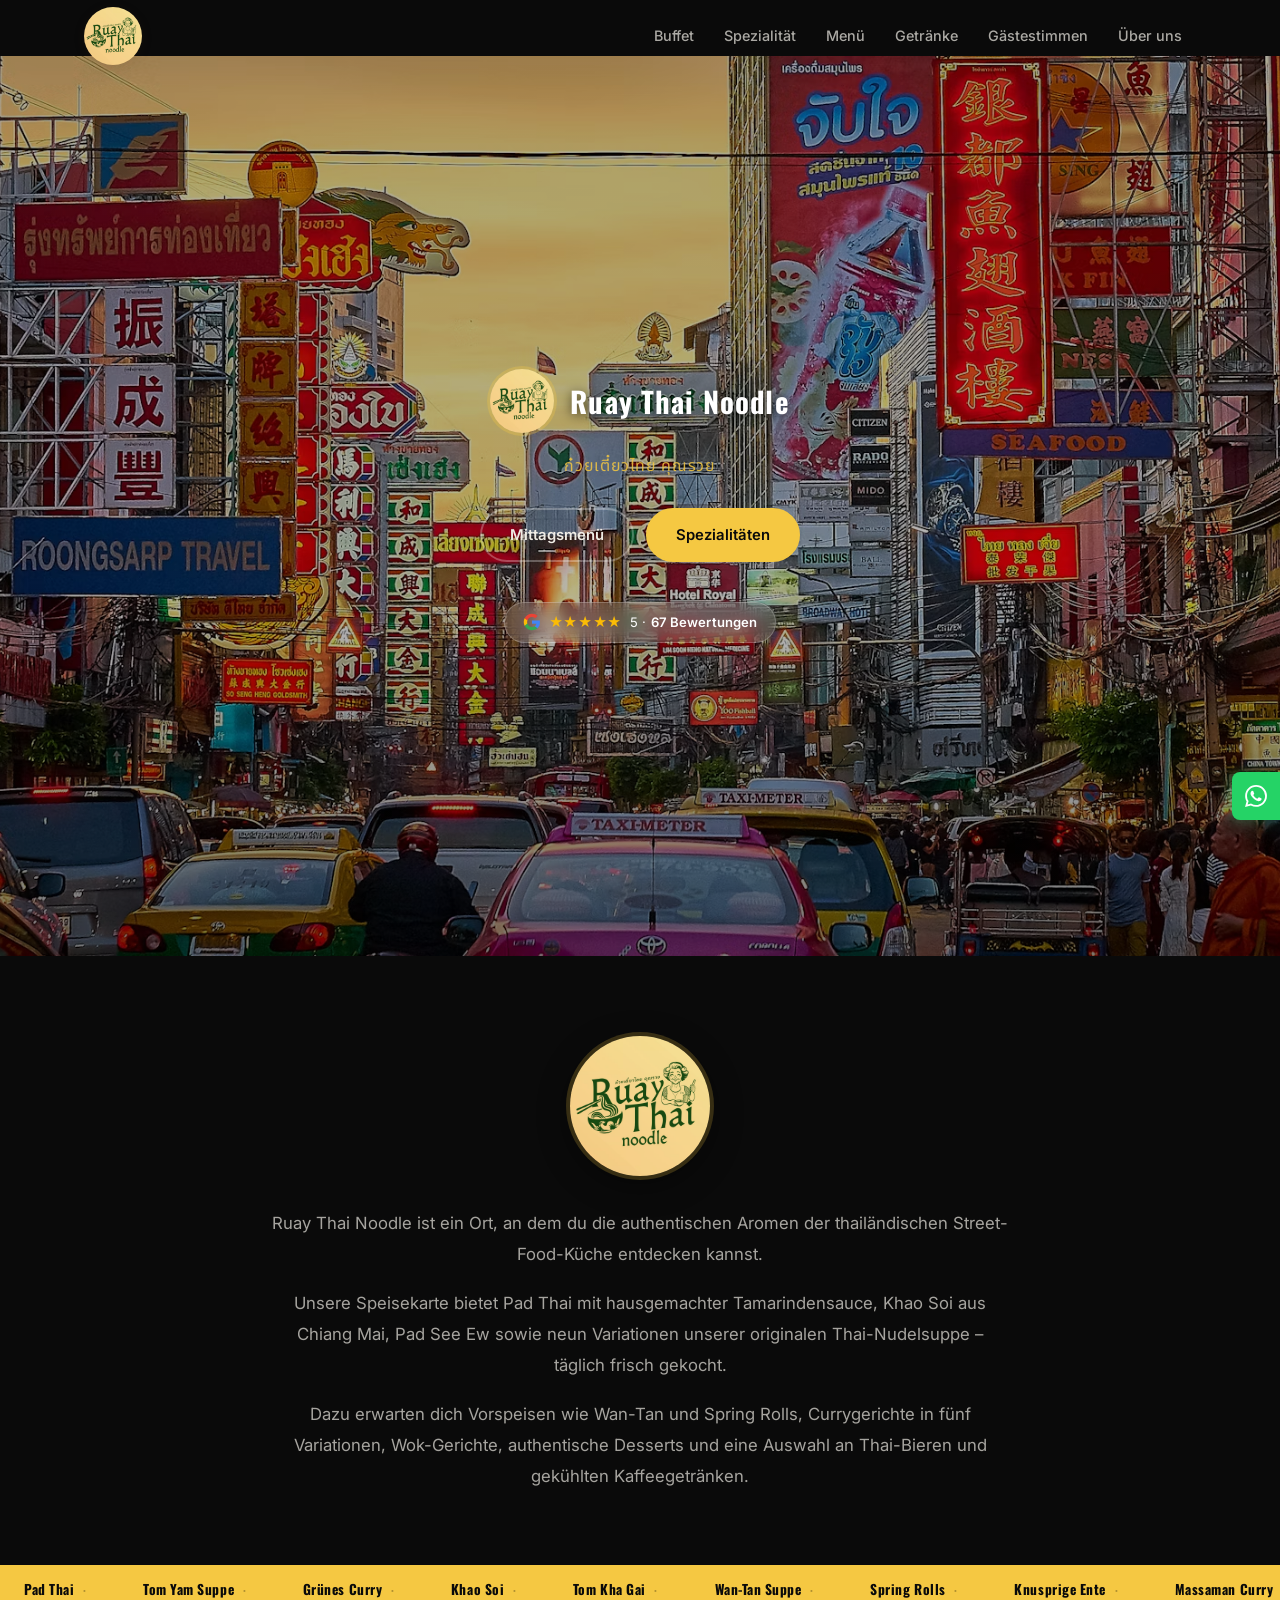
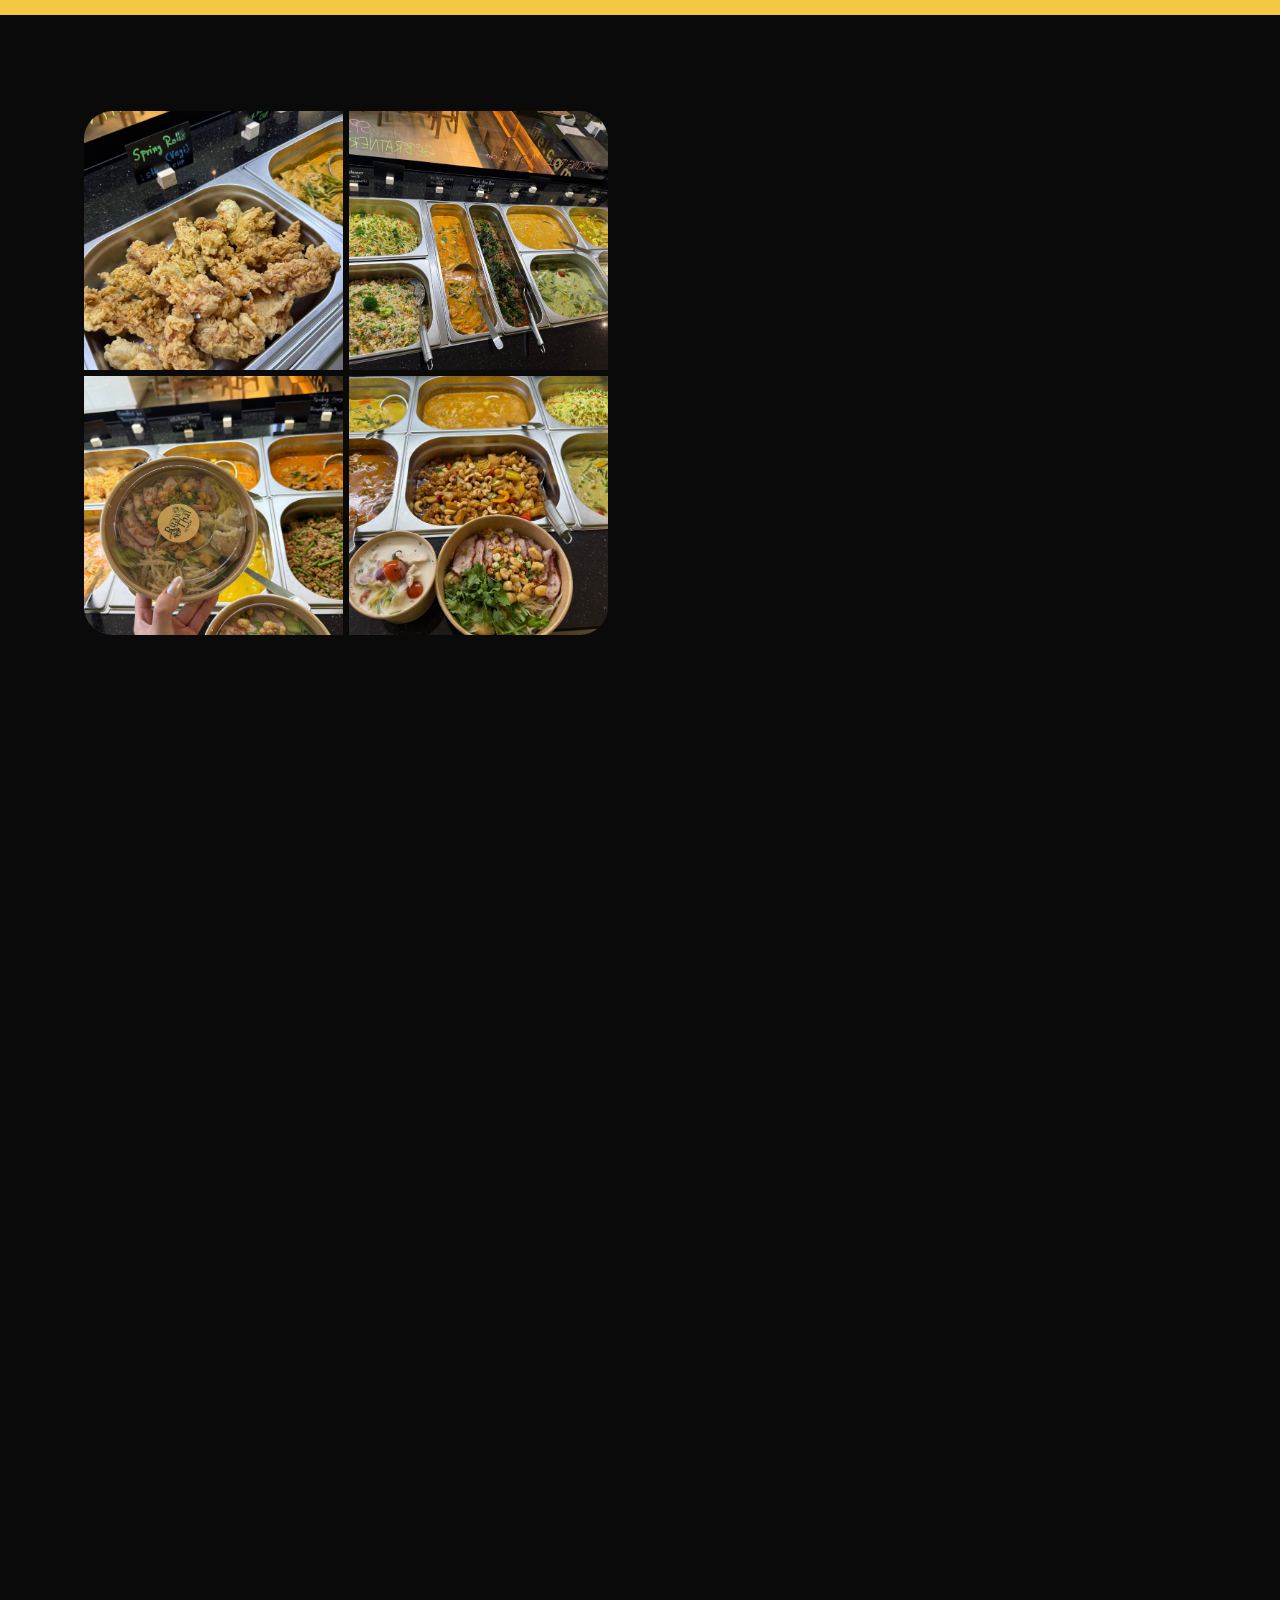
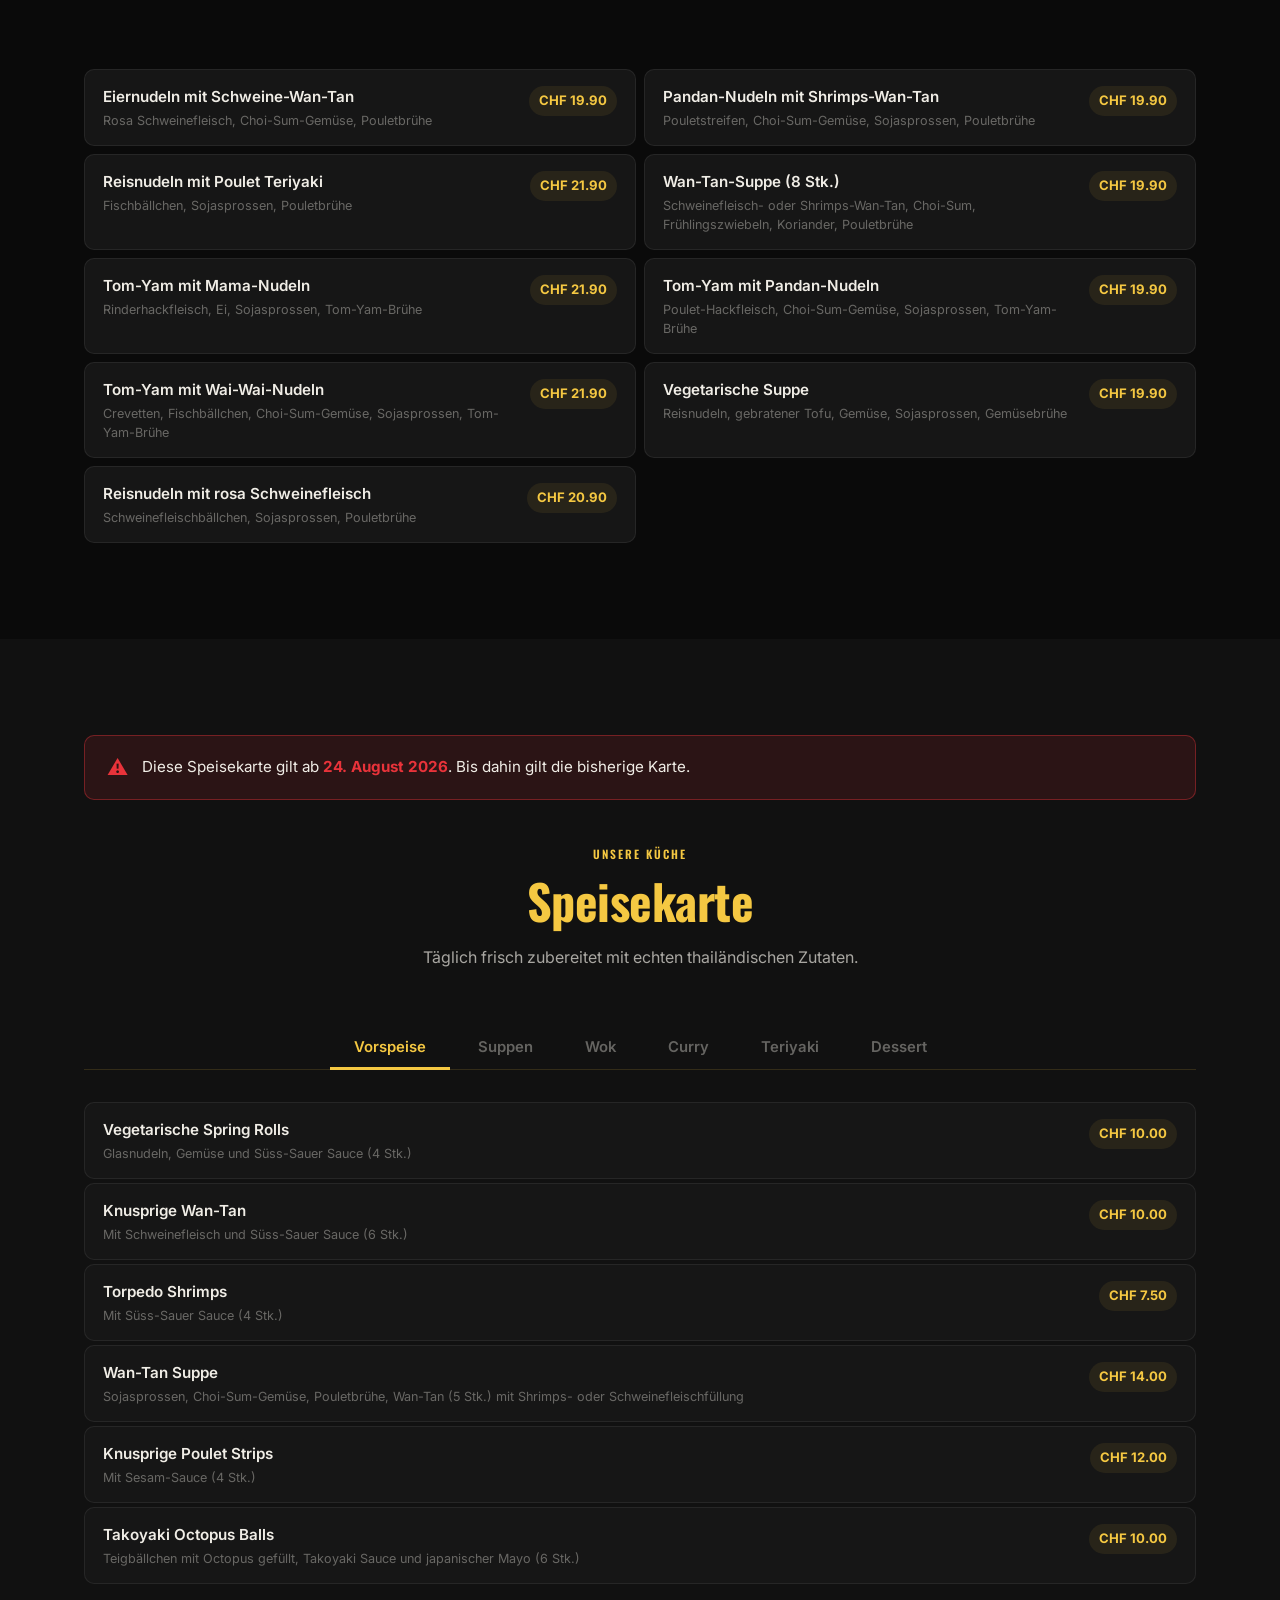
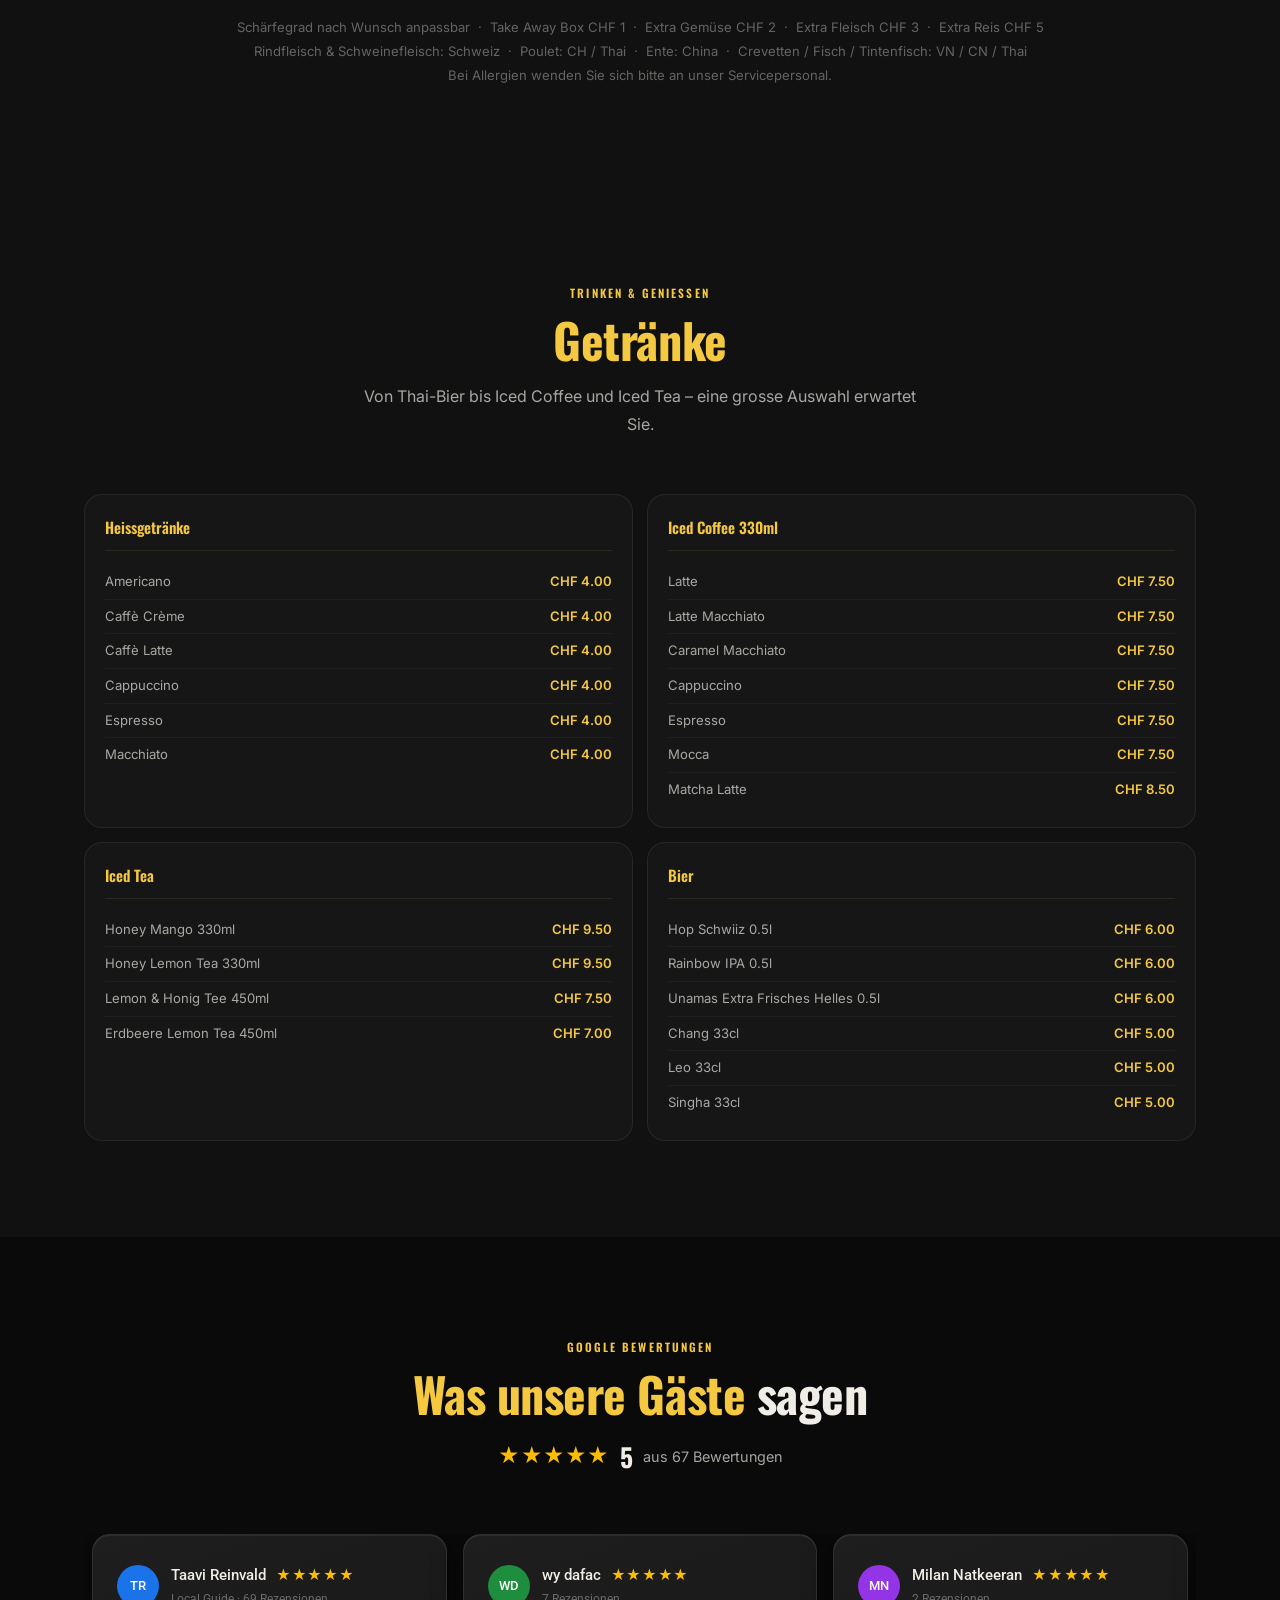
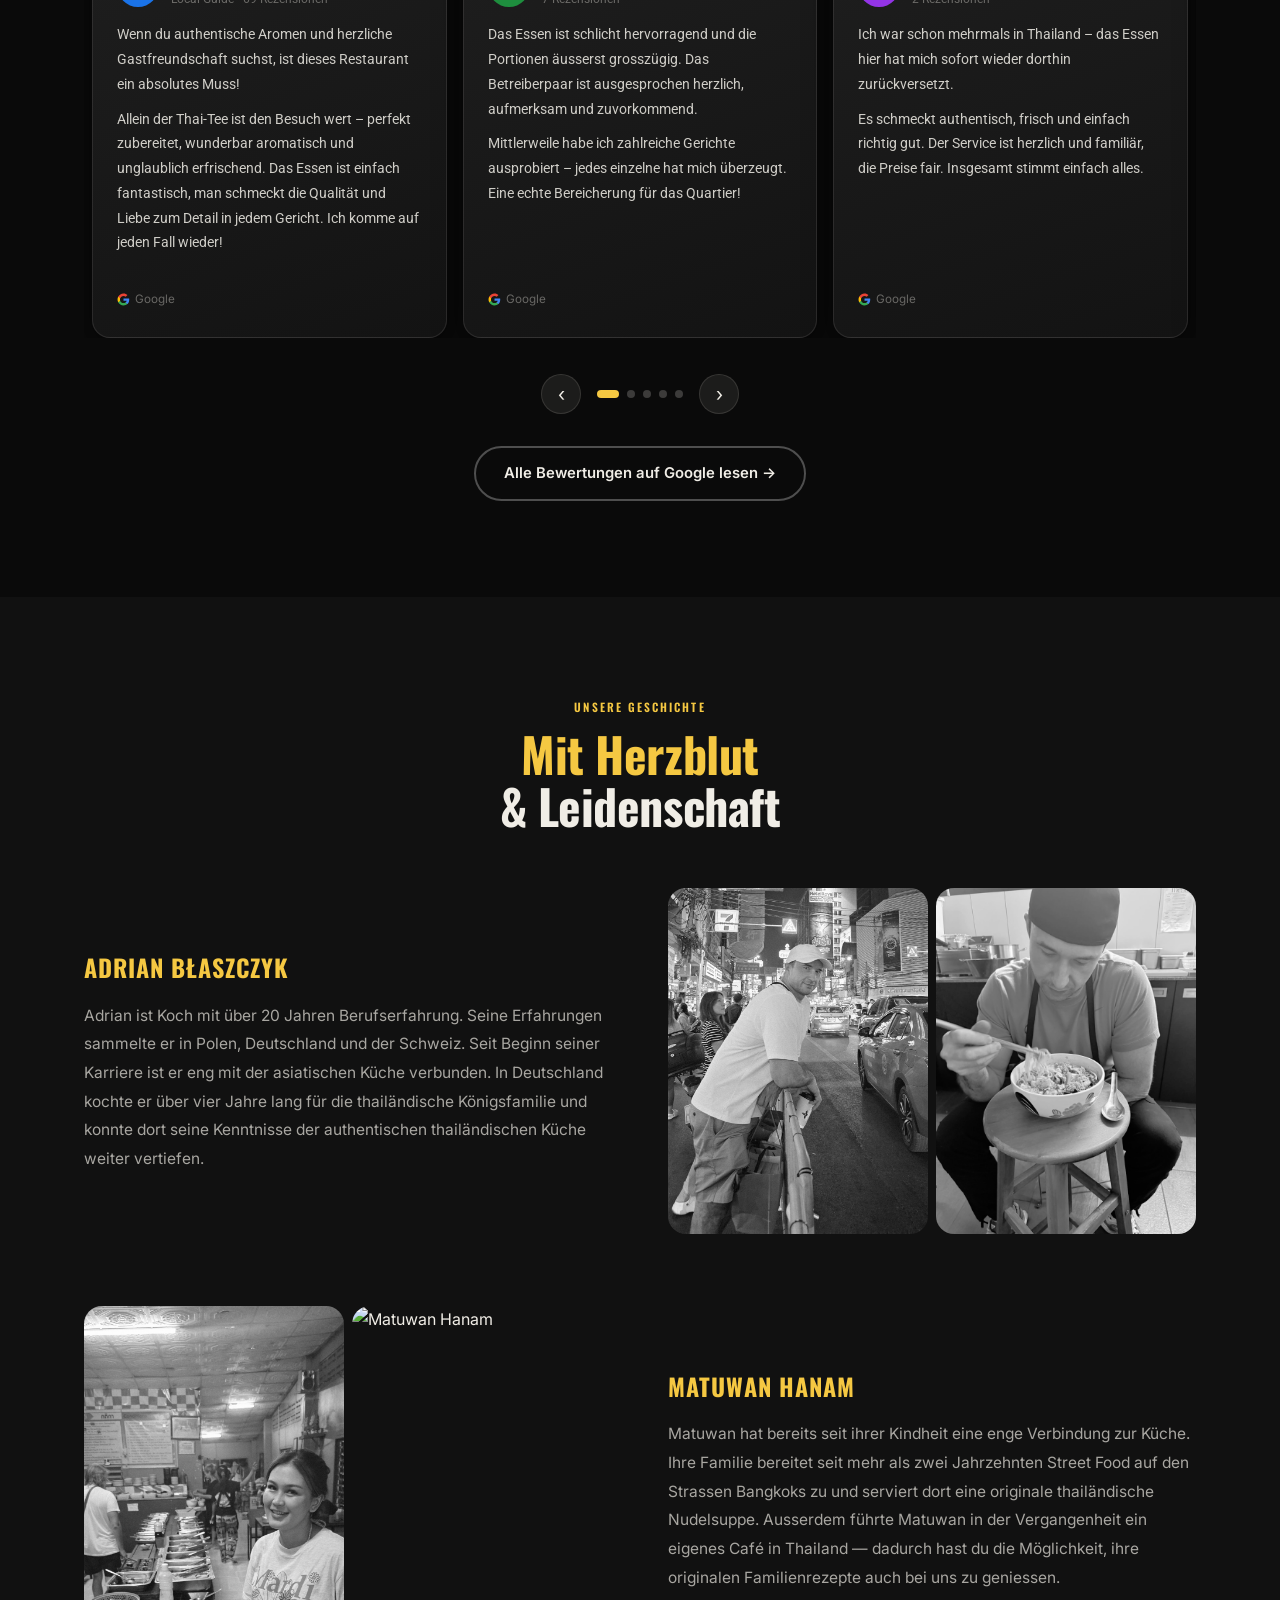
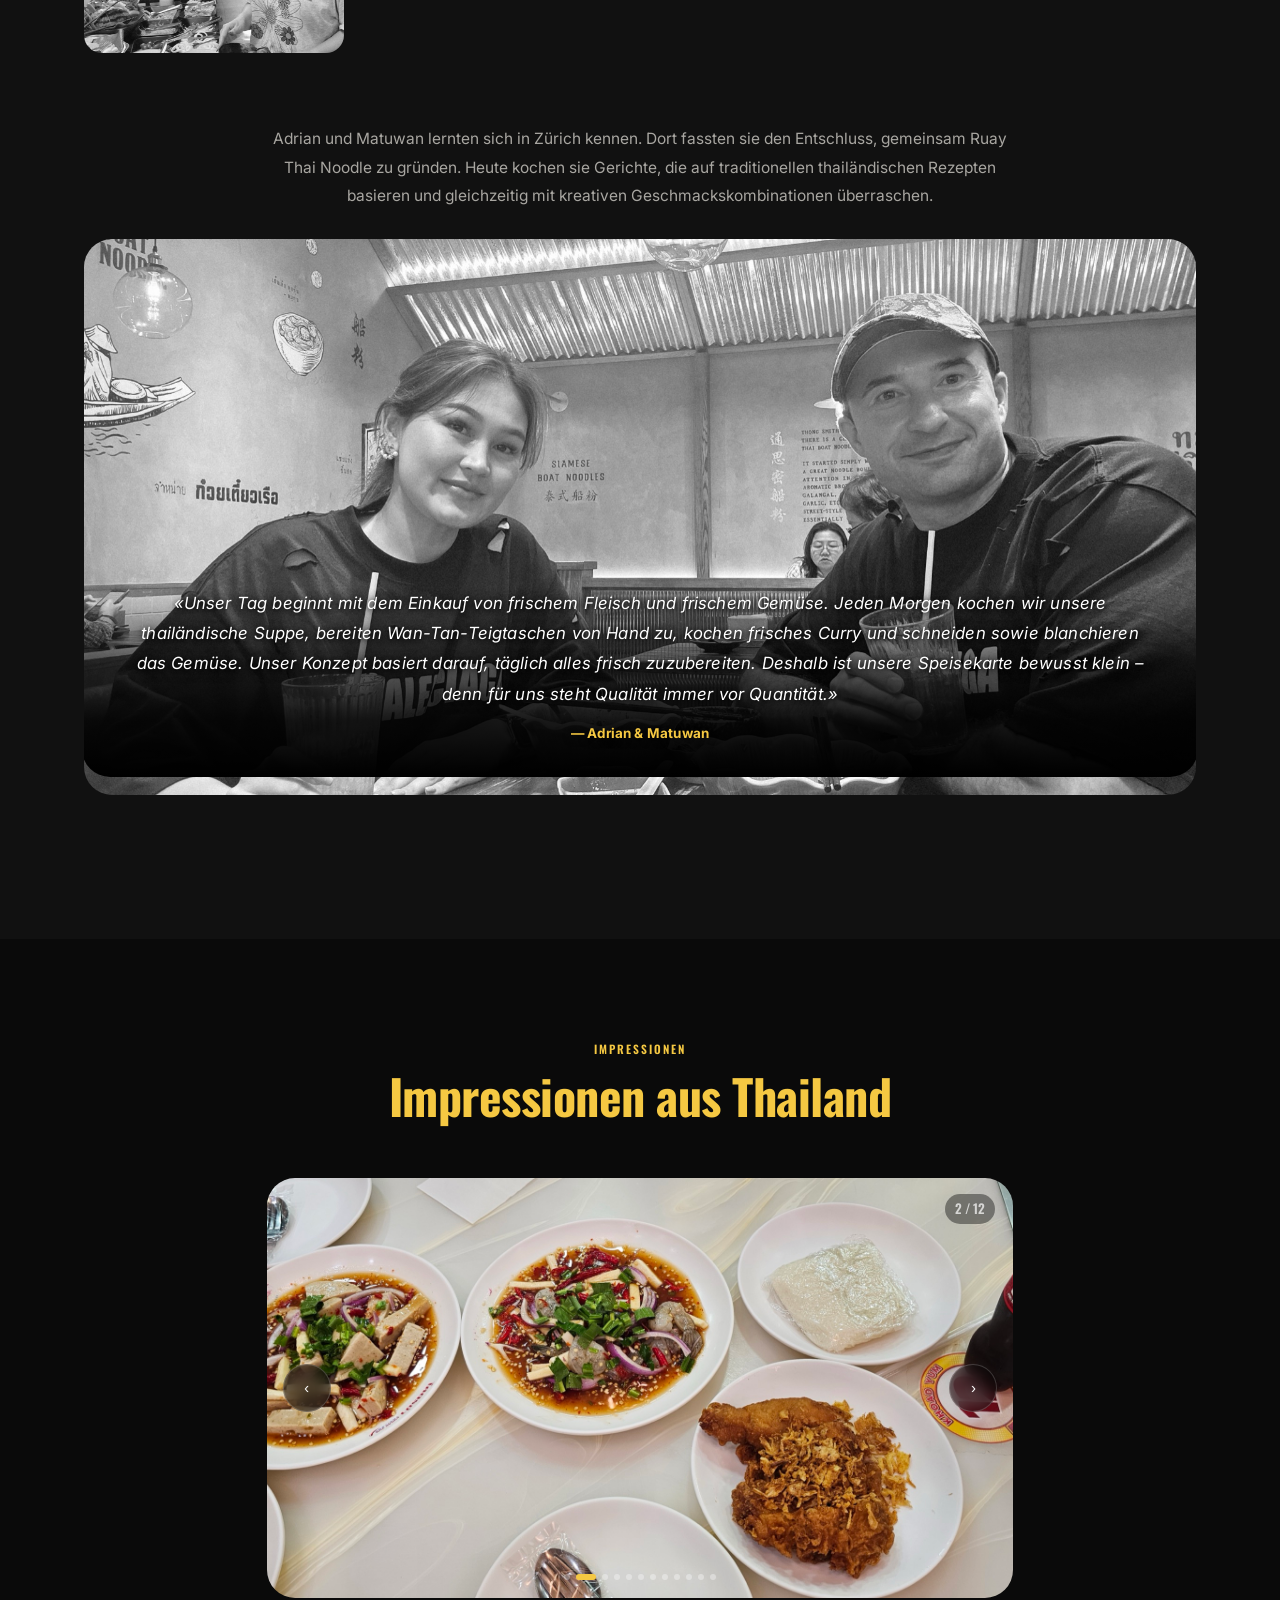
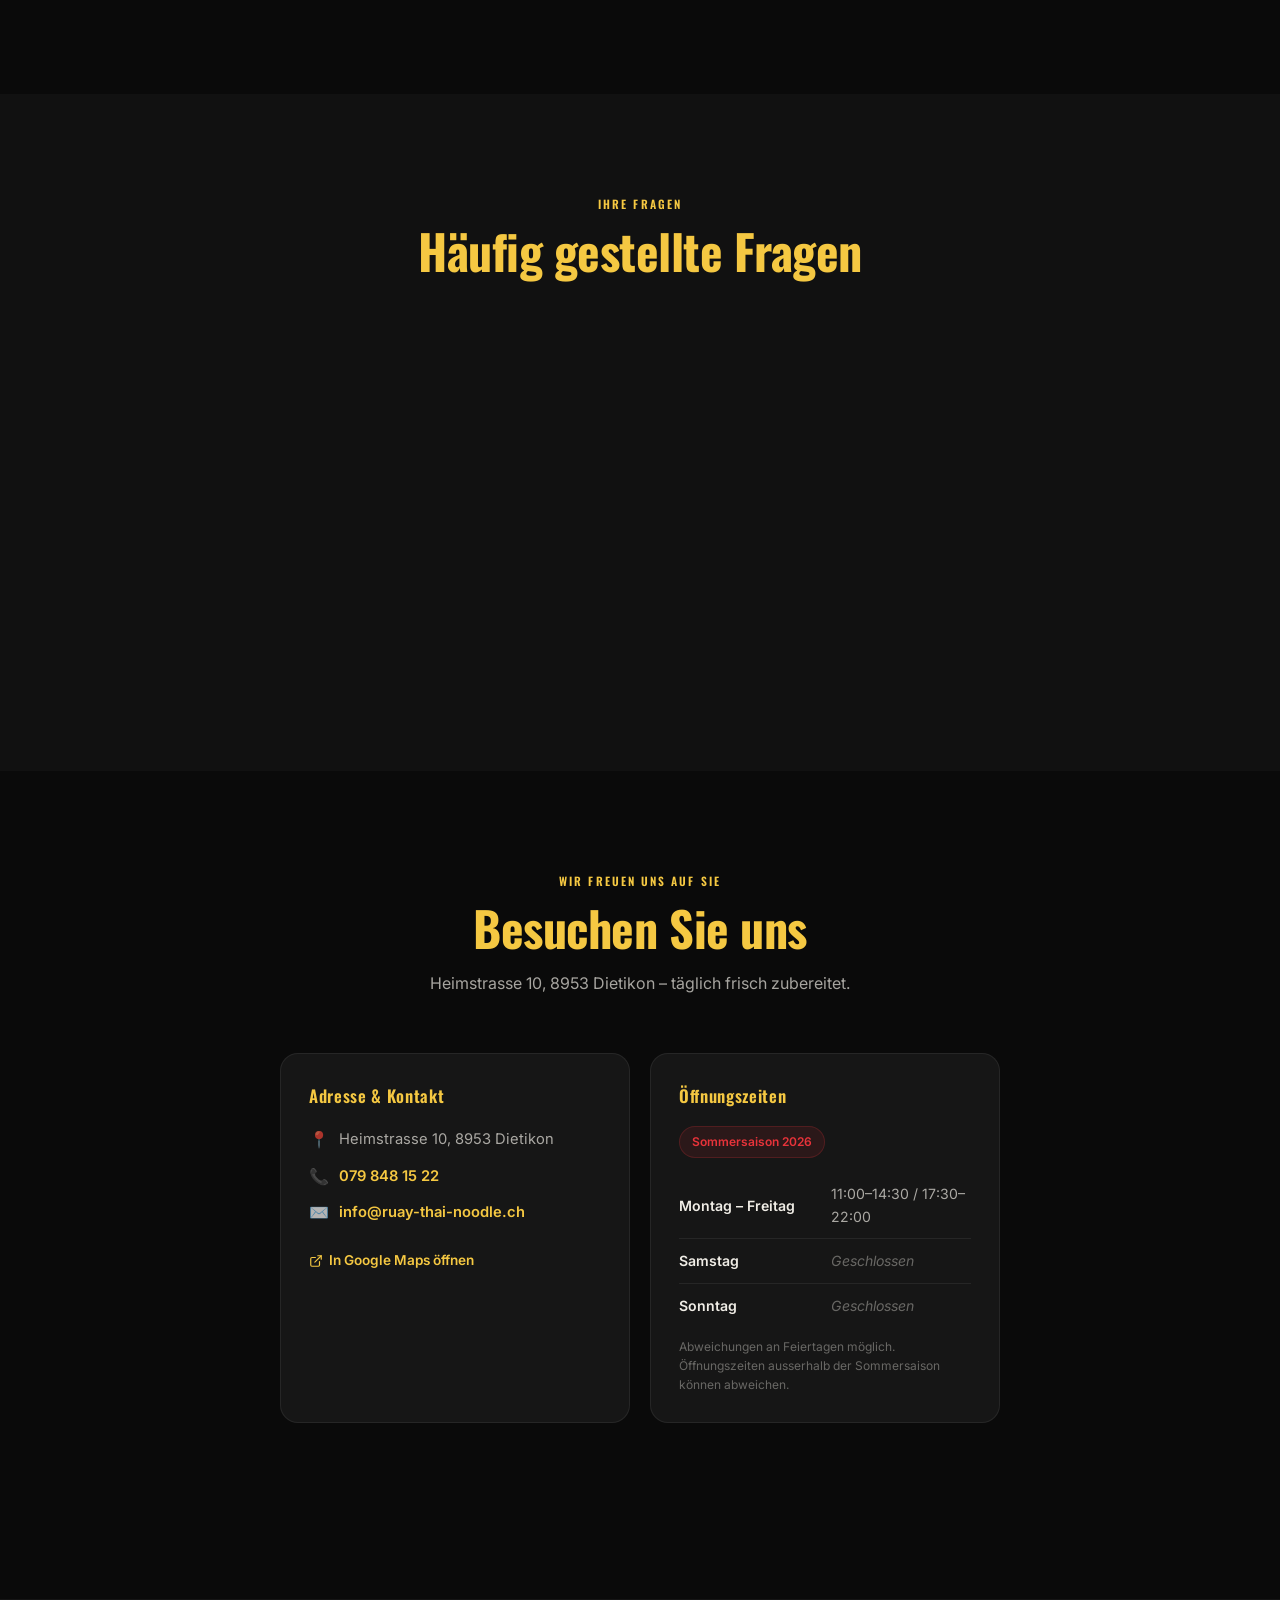
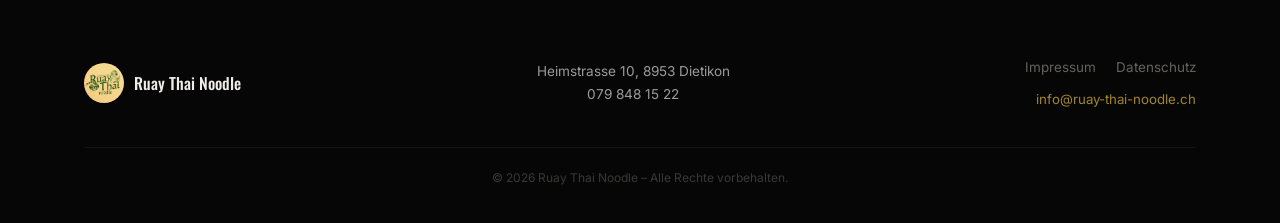
==== index.html @ 12f6c2ad "Add menu disclaimer: new menu valid from 24 August 2026 Co-Authored-By: Claude Sonnet 4.6 <noreply@a" ====
<!DOCTYPE html>
<!-- updated -->
<html lang="de">
<head>
  <meta charset="UTF-8" />
  <meta name="viewport" content="width=device-width, initial-scale=1.0, viewport-fit=cover" />
  <title>Ruay Thai Noodle – Authentisches Thai Streetfood in Dietikon</title>
  <meta name="description" content="Ruay Thai Noodle – Authentisches Thai Streetfood, Nudelsuppen, Curries und Wok-Gerichte in Dietikon, Schweiz. Mittagsbuffet ab CHF 18.50. Heimstrasse 10, 8953 Dietikon." />
  <link rel="canonical" href="https://ruay-thai-noodle.ch" />

  <meta property="og:type"         content="website" />
  <meta property="og:url"          content="https://ruay-thai-noodle.ch" />
  <meta property="og:site_name"    content="Ruay Thai Noodle" />
  <meta property="og:locale"       content="de_CH" />
  <meta property="og:title"        content="Ruay Thai Noodle – Authentisches Thai Streetfood in Dietikon" />
  <meta property="og:description"  content="Frische Nudelsuppen, Curries, Pad Thai und Wok-Gerichte in Dietikon. Mittagsbuffet Mo–Fr ab CHF 18.50." />
  <meta property="og:image"        content="https://ruay-thai-noodle.ch/Bilder/og-image.jpg" />
  <meta property="og:image:width"  content="1200" />
  <meta property="og:image:height" content="630" />
  <meta name="twitter:card"        content="summary_large_image" />
  <meta name="twitter:title"       content="Ruay Thai Noodle – Authentisches Thai Streetfood in Dietikon" />
  <meta name="twitter:description" content="Frische Nudelsuppen, Curries, Pad Thai und Wok-Gerichte in Dietikon. Mittagsbuffet Mo–Fr ab CHF 18.50." />
  <meta name="twitter:image"       content="https://ruay-thai-noodle.ch/Bilder/og-image.jpg" />

  <link rel="icon"             href="Bilder/Logo.avif" type="image/avif" />
  <link rel="apple-touch-icon" href="Bilder/Logo.avif" />
  <meta name="theme-color" content="#0A0A0A" />

  <link rel="preload" as="image" href="Bilder/Hero/1.webp" fetchpriority="high" />

  <link rel="preconnect" href="https://fonts.googleapis.com" />
  <link rel="preconnect" href="https://fonts.gstatic.com" crossorigin />
  <link rel="preload" href="https://fonts.googleapis.com/css2?family=Oswald:wght@600;700&family=Inter:wght@300;400;500;600&family=Noto+Sans+Thai:wght@400;600&family=Roboto:wght@400;500&display=swap" as="style" onload="this.onload=null;this.rel='stylesheet'" />
  <noscript><link rel="stylesheet" href="https://fonts.googleapis.com/css2?family=Oswald:wght@600;700&family=Inter:wght@300;400;500;600&family=Noto+Sans+Thai:wght@400;600&family=Roboto:wght@400;500&display=swap" /></noscript>

  <link rel="stylesheet" href="assets/css/style.css" />

  <script type="application/ld+json">
  {
    "@context": "https://schema.org",
    "@type": "Restaurant",
    "@id": "https://ruay-thai-noodle.ch/#restaurant",
    "name": "Ruay Thai Noodle",
    "description": "Authentisches Thai Streetfood – Nudelsuppen, Curries, Pad Thai und Wok-Gerichte in Dietikon, Schweiz. Mittagsbuffet Mo–Fr ab CHF 18.50. Familiär geführt, täglich frisch zubereitet.",
    "url": "https://ruay-thai-noodle.ch",
    "telephone": "+41798481522",
    "email": "info@ruay-thai-noodle.ch",
    "image": "https://ruay-thai-noodle.ch/Bilder/Hero/1.jpg",
    "priceRange": "CHF 18–27",
    "servesCuisine": "Thai",
    "currenciesAccepted": "CHF",
    "address": {
      "@type": "PostalAddress",
      "streetAddress": "Heimstrasse 10",
      "addressLocality": "Dietikon",
      "postalCode": "8953",
      "addressCountry": "CH"
    },
    "geo": {
      "@type": "GeoCoordinates",
      "latitude": 47.4096828,
      "longitude": 8.4054363
    },
    "areaServed": [
      { "@type": "City", "name": "Dietikon" },
      { "@type": "City", "name": "Zürich" },
      { "@type": "City", "name": "Schlieren" },
      { "@type": "City", "name": "Spreitenbach" }
    ],
    "openingHoursSpecification": [
      { "@type": "OpeningHoursSpecification", "dayOfWeek": ["Monday","Tuesday","Wednesday","Thursday","Friday"], "opens": "11:00", "closes": "14:30" },
      { "@type": "OpeningHoursSpecification", "dayOfWeek": ["Monday","Tuesday","Wednesday","Thursday","Friday"], "opens": "17:30", "closes": "22:00" }
    ],
    "sameAs": [
      "https://www.google.com/maps/place/RuayThaiNoodle+Coffee%26Bubbletea/@47.4096828,8.4028614,17z/data=!3m1!4b1!4m6!3m5!1s0x47900d707cc0ddc9:0xb6a761d0681b0444!8m2!3d47.4096828!4d8.4054363!16s%2Fg%2F11zj4khl0z",
      "https://www.instagram.com/ruaythainoodle/",
      "https://www.facebook.com/Ruaythainoodle/",
      "https://www.just-eat.ch/speisekarte/ruay-thai-nudeln",
      "https://www.ubereats.com/ch-de/store/ruay-thai-noodle-takeaway/bPU6_3ZpRoq9q1JwL7ssKA"
    ]
  }
  </script>

  <script type="application/ld+json">
  {
    "@context": "https://schema.org",
    "@type": "WebSite",
    "@id": "https://ruay-thai-noodle.ch/#website",
    "url": "https://ruay-thai-noodle.ch",
    "name": "Ruay Thai Noodle",
    "description": "Authentisches Thai Streetfood in Dietikon – Nudelsuppen, Curries, Pad Thai und Wok-Gerichte.",
    "inLanguage": "de-CH",
    "publisher": { "@id": "https://ruay-thai-noodle.ch/#restaurant" }
  }
  </script>
  <script type="application/ld+json">
  {
    "@context": "https://schema.org",
    "@type": "FAQPage",
    "@id": "https://ruay-thai-noodle.ch/#faq",
    "about": { "@id": "https://ruay-thai-noodle.ch/#restaurant" },
    "mainEntity": [
      {
        "@type": "Question",
        "name": "Wann findet das Mittagsbuffet statt?",
        "acceptedAnswer": { "@type": "Answer", "text": "Unser Mittagsbuffet ist Montag bis Freitag von 11:00 bis 14:30 Uhr. Sie können zwischen einer grossen Auswahl authentischer Thai-Spezialitäten wählen – ab CHF 18.50. Natürlich können Sie auch aus der À-la-carte-Karte bestellen." }
      },
      {
        "@type": "Question",
        "name": "Gibt es bei Ruay Thai Noodle vegane oder glutenfreie Gerichte?",
        "acceptedAnswer": { "@type": "Answer", "text": "Ja, viele Wok-Gerichte, Nudelsuppen und Currys können auf Wunsch vegan zubereitet werden – mit pflanzlichen Alternativen statt Fisch- oder Austernsauce und frischem Tofu. Für glutenfreie Ernährung bitte bei der Bestellung Bescheid geben." }
      },
      {
        "@type": "Question",
        "name": "Welche Zahlungsarten sind bei Ruay Thai Noodle möglich?",
        "acceptedAnswer": { "@type": "Answer", "text": "Bar, mit Debit- und Kreditkarten (Visa, Mastercard) sowie kontaktlos per Apple Pay oder Google Pay." }
      },
      {
        "@type": "Question",
        "name": "Wie scharf sind die Gerichte? Kann man den Schärfegrad wählen?",
        "acceptedAnswer": { "@type": "Answer", "text": "Bei fast allen Gerichten ist der Schärfegrad wählbar: Stufe 1 (Mild), Stufe 2 (Medium), Stufe 3 (Thai-scharf) – originale thailändische Chilis für echte Schärfe-Liebhaber." }
      }
    ]
  }
  </script>

  <style>
    /* ─── Design Tokens (Dark Theme) ─── */
    :root {
      --bg:       #0A0A0A;
      --bg-2:     #111111;
      --bg-card:  #161616;
      --accent:   #F5C842;
      --chili:    #E8333A;
      --text:     #F0EDE6;
      --text-mid: rgba(240,237,230,.68);
      --text-lt:  rgba(240,237,230,.38);
      --border:   rgba(245,200,66,.14);
      --brd-sub:  rgba(255,255,255,.07);
      --nav-h:    72px;
      --r-sm:     10px;
      --r-md:     18px;
      --r-lg:     28px;
      --t:        .3s cubic-bezier(.4,0,.2,1);
      --shadow:   0 8px 32px rgba(0,0,0,.45);
    }

    /* ─── Base overrides ─── */
    *, *::before, *::after { box-sizing: border-box; margin: 0; padding: 0; }
    html { scroll-behavior: smooth; font-size: 16px; }
    body {
      font-family: 'Inter', sans-serif;
      background: var(--bg);
      color: var(--text);
      line-height: 1.65;
      overflow-x: hidden;
    }
    img { display: block; max-width: 100%; height: auto; }
    a { text-decoration: none; color: inherit; }
    ul { list-style: none; }
    button { font-family: inherit; cursor: pointer; border: none; background: none; }

    .container { width: 100%; max-width: 1160px; margin: 0 auto; padding: 0 24px; }

    /* ─── Scroll reveal ─── */
    .reveal { opacity: 0; transform: translateY(22px); transition: opacity .6s ease, transform .6s ease; }
    .reveal.visible { opacity: 1; transform: none; }
    .reveal-d1 { transition-delay: .1s; }
    .reveal-d2 { transition-delay: .2s; }
    .reveal-d3 { transition-delay: .3s; }

    /* ─── Buttons ─── */
    .btn {
      display: inline-flex; align-items: center; gap: 8px;
      padding: 13px 28px; border-radius: 50px;
      font-family: 'Inter', sans-serif; font-size: .93rem; font-weight: 600;
      transition: var(--t); cursor: pointer; white-space: nowrap;
      border: 2px solid transparent; text-decoration: none;
    }
    .btn-primary { background: var(--accent); color: #0A0A0A; border-color: var(--accent); }
    .btn-primary:hover { background: #D4A820; border-color: #D4A820; transform: translateY(-2px); box-shadow: 0 8px 24px rgba(245,200,66,.28); }
    .btn-outline { background: transparent; color: var(--text); border-color: rgba(255,255,255,.28); }
    .btn-outline:hover { background: rgba(255,255,255,.06); border-color: rgba(255,255,255,.5); }

    /* ─── Section base ─── */
    section { padding: 96px 0; }

    .section-label {
      font-family: 'Oswald', sans-serif;
      font-size: .72rem; font-weight: 600;
      letter-spacing: .18em; text-transform: uppercase;
      color: var(--accent); margin-bottom: 12px; display: inline-block;
    }
    .section-title {
      font-family: 'Oswald', sans-serif;
      font-size: clamp(2rem, 4vw, 3rem); font-weight: 700;
      color: var(--accent); line-height: 1.08; margin-bottom: 16px;
    }
    .section-title em { font-style: normal; color: var(--text); }
    .section-sub { font-size: 1rem; color: var(--text-mid); line-height: 1.75; max-width: 580px; }
    .section-header { text-align: center; margin-bottom: 56px; }
    .section-header .section-sub { margin: 0 auto; }

    /* ─── Placeholder (Foto folgt) ─── */
    .ph-wrap {
      background: linear-gradient(135deg, #181818 0%, #111 100%);
      display: flex; align-items: center; justify-content: center;
      flex-direction: column; gap: 10px; width: 100%; height: 100%;
    }
    .ph-wrap::after {
      content: attr(data-label);
      font-size: .72rem; letter-spacing: .14em; text-transform: uppercase;
      color: rgba(245,200,66,.3);
    }

    /* ============================================================
       NAVIGATION
    ============================================================ */
    #navbar {
      opacity: 1; transform: none; pointer-events: all;
      background: transparent;
      box-shadow: none;
      backdrop-filter: blur(0px);
      -webkit-backdrop-filter: blur(0px);
      transition: background var(--t), box-shadow var(--t), backdrop-filter var(--t), -webkit-backdrop-filter var(--t);
    }
    #navbar.scrolled {
      background: rgba(10,10,10,.96);
      backdrop-filter: blur(16px);
      -webkit-backdrop-filter: blur(16px);
      box-shadow: 0 1px 0 rgba(255,255,255,.06);
    }
    #navbar.menu-open { background: #0A0A0A; }
    .nav-inner {
      display: flex; align-items: center; justify-content: space-between;
      height: var(--nav-h); gap: 24px;
    }
    .nav-brand { display: flex; align-items: center; gap: 10px; flex-shrink: 0; }
    .nav-logo { width: 58px; height: 58px; border-radius: 50%; overflow: hidden; flex-shrink: 0; }
    .nav-logo img { width: 100%; height: 100%; object-fit: cover; }
    nav ul { display: flex; align-items: center; gap: 2px; }
    nav ul a {
      display: inline-block; padding: 8px 14px; border-radius: 50px;
      font-size: .9rem; font-weight: 500; color: rgba(240,237,230,.7);
      transition: background var(--t), color var(--t);
    }
    nav ul a:hover, nav ul a.active { background: rgba(245,200,66,.1); color: var(--accent); }
    .nav-cta {
      flex-shrink: 0; display: inline-flex; align-items: center; gap: 6px;
      padding: 9px 20px; border-radius: 50px;
      font-size: .88rem; font-weight: 600;
      background: var(--accent); color: #0A0A0A;
      transition: var(--t); white-space: nowrap;
    }
    .nav-cta:hover { background: #D4A820; transform: translateY(-1px); }
    .hamburger { display: none; flex-direction: column; justify-content: center; gap: 5px; padding: 4px; width: 40px; height: 40px; flex-shrink: 0; }
    .hamburger span { display: block; width: 24px; height: 2px; background: var(--text); border-radius: 2px; transition: var(--t); }
    .hamburger.open span:nth-child(1) { transform: translateY(7px) rotate(45deg); }
    .hamburger.open span:nth-child(2) { opacity: 0; }
    .hamburger.open span:nth-child(3) { transform: translateY(-7px) rotate(-45deg); }
    .nav-mobile {
      display: none; position: fixed;
      top: var(--nav-h); left: 0; right: 0; bottom: 0;
      background: #0A0A0A;
      z-index: 300; padding: 8px 24px 32px;
      transform: translateY(-8px); opacity: 0; pointer-events: none;
      transition: transform var(--t), opacity var(--t);
      overflow-y: auto;
    }
    .nav-mobile.open { transform: translateY(0); opacity: 1; pointer-events: all; }
    .nav-mobile ul { display: flex; flex-direction: column; gap: 0; align-items: stretch; margin: 0; padding: 0; list-style: none; }
    .nav-mobile ul li { border-bottom: 1px solid rgba(255,255,255,.07); }
    .nav-mobile ul a { display: block; padding: 16px 4px; font-size: 1rem; font-weight: 500; color: rgba(240,237,230,.7); }
    .nav-mobile ul a:hover { color: var(--accent); }

    /* ============================================================
       HERO SLIDESHOW
    ============================================================ */
    #hero {
      position: relative;
      height: 100vh;
      min-height: -webkit-fill-available;
      height: 100svh;
      min-height: 560px;
      overflow: hidden;
    }
    .slide {
      position: absolute; inset: 0;
      opacity: 0; transition: opacity 1.2s ease;
    }
    .slide.active { opacity: 1; }
    .slide picture { display: block; width: 100%; height: 100%; }
    .slide img { width: 100%; height: 100%; object-fit: cover; }
    .slide::after {
      content: ''; position: absolute; inset: 0;
      background: rgba(0,0,0,.20);
    }
    .slide-ph {
      width: 100%; height: 100%;
      background: linear-gradient(135deg, #1a1010 0%, #0D0A0A 50%, #111 100%);
      display: flex; align-items: center; justify-content: center;
    }
    .slide-ph-txt {
      font-size: .75rem; letter-spacing: .18em; text-transform: uppercase;
      color: rgba(245,200,66,.25); text-align: center;
    }
    .slide-overlay {
      position: absolute; inset: 0; z-index: 2;
      display: flex; flex-direction: column;
      align-items: center; justify-content: center;
      text-align: center; padding: 0 24px;
      background: linear-gradient(to bottom, rgba(0,0,0,.15) 0%, rgba(0,0,0,.1) 60%, rgba(0,0,0,.40) 100%);
    }
    .slide-logo-wrap {
      display: flex; align-items: center; gap: 16px;
      margin-bottom: 20px;
    }
    .slide-logo-img { width: 64px; height: 64px; border-radius: 50%; object-fit: cover; box-shadow: 0 0 0 3px rgba(245,200,66,.3); }
    .slide-logo-name {
      font-family: 'Oswald', sans-serif; font-size: 1.8rem; font-weight: 700;
      color: #fff; letter-spacing: .04em;
      text-shadow: 0 2px 12px rgba(0,0,0,.6);
    }
    .slide-thai {
      font-family: 'Noto Sans Thai', sans-serif; font-size: 1rem;
      color: var(--accent); opacity: .85; margin-bottom: 28px;
      letter-spacing: .04em;
    }
    .slide-ctas { display: flex; gap: 12px; flex-wrap: wrap; justify-content: center; }
    .hero-google-badge {
      display: inline-flex; align-items: center; gap: 8px;
      background: rgba(255,255,255,.12); border: 1px solid rgba(255,255,255,.22);
      border-radius: 50px; padding: 8px 18px;
      font-family: 'Inter', sans-serif; font-size: .82rem; font-weight: 400;
      color: #fff; text-decoration: none; letter-spacing: .01em;
      margin-top: 40px; backdrop-filter: blur(8px);
      transition: background .2s;
    }
    .hero-google-badge:hover { background: rgba(255,255,255,.2); }
    .hero-google-stars { color: #FBBC05; letter-spacing: .05em; font-size: .85rem; }
    .hero-google-text strong { font-weight: 600; }
    .hero-badge {
      display: inline-flex; align-items: center; gap: 8px;
      background: rgba(245,200,66,.12);
      border: 1px solid rgba(245,200,66,.3);
      border-radius: 50px; padding: 7px 18px;
      font-family: 'Inter', sans-serif; font-size: .82rem; font-weight: 500;
      color: var(--accent); letter-spacing: .02em;
      margin-bottom: 20px; backdrop-filter: blur(6px);
    }
    .hero-badge::before { content: ''; width: 7px; height: 7px; border-radius: 50%; background: var(--accent); animation: pulse 2s ease-in-out infinite; flex-shrink: 0; }
    @keyframes pulse { 0%,100% { opacity: 1; } 50% { opacity: .3; } }
    .slide-dots {
      position: absolute; bottom: 28px; left: 50%; transform: translateX(-50%);
      z-index: 3; display: flex; gap: 8px; align-items: center;
    }
    .slide-dot {
      width: 8px; height: 8px; border-radius: 50%;
      background: rgba(255,255,255,.3); cursor: pointer; transition: var(--t);
      border: none; padding: 0;
    }
    .slide-dot.active { background: var(--accent); width: 24px; border-radius: 4px; }
    .slide-arrow {
      position: absolute; top: 50%; transform: translateY(-50%);
      z-index: 3; width: 44px; height: 44px; border-radius: 50%;
      background: rgba(255,255,255,.1); backdrop-filter: blur(8px);
      color: #fff; display: flex; align-items: center; justify-content: center;
      border: 1px solid rgba(255,255,255,.2); cursor: pointer; transition: var(--t);
    }
    .slide-arrow:hover { background: rgba(245,200,66,.2); border-color: var(--accent); color: var(--accent); }
    .slide-arrow.prev { left: 20px; }
    .slide-arrow.next { right: 20px; }

    /* ============================================================
       RESTAURANT DESCRIPTION
    ============================================================ */
    #restaurant { background: var(--bg); text-align: center; padding: 80px 0 72px; }
    .restaurant-logo {
      width: 140px; height: 140px; border-radius: 50%; object-fit: cover;
      margin: 0 auto 32px; display: block;
      box-shadow: 0 0 0 4px rgba(245,200,66,.2), var(--shadow);
    }
    .restaurant-name {
      font-family: 'Oswald', sans-serif; font-size: clamp(2.4rem, 5vw, 3.6rem);
      font-weight: 700; color: var(--accent); margin-bottom: 24px; letter-spacing: .03em;
    }
    .restaurant-text { max-width: 740px; margin: 0 auto; }
    .restaurant-text p { font-size: 1.05rem; color: var(--text-mid); line-height: 1.85; margin-bottom: 18px; }
    .restaurant-text p:last-child { margin-bottom: 0; }

    /* ============================================================
       TICKER
    ============================================================ */
    .ticker { background: var(--accent); padding: 12px 0; overflow: hidden; }
    .ticker-track { display: flex; animation: ticker-run 30s linear infinite; width: max-content; }
    .ticker-track:hover { animation-play-state: paused; }
    .ticker-item { display: flex; align-items: center; font-size: .85rem; font-weight: 700; color: #0A0A0A; white-space: nowrap; padding: 0 24px; font-family: 'Oswald', sans-serif; letter-spacing: .04em; }
    .ticker-sep { color: rgba(0,0,0,.3); padding: 0 4px; font-weight: 400; }
    @keyframes ticker-run { from { transform: translateX(0); } to { transform: translateX(-50%); } }

    /* ============================================================
       SPEISEKARTE
    ============================================================ */
    #menu { background: var(--bg-2); }
    .menu-tabs {
      display: flex; gap: 4px; margin-bottom: 32px;
      border-bottom: 1px solid rgba(245,200,66,.15);
      justify-content: center;
    }
    .menu-tab-btn {
      padding: 11px 24px; border: none; background: none;
      font-family: 'Inter', sans-serif; font-size: .93rem; font-weight: 600;
      color: var(--text-lt); cursor: pointer;
      border-bottom: 3px solid transparent; margin-bottom: -1px;
      transition: var(--t); border-radius: var(--r-sm) var(--r-sm) 0 0;
    }
    .menu-tab-btn:hover { color: var(--accent); background: rgba(245,200,66,.05); }
    .menu-tab-btn.active { color: var(--accent); border-bottom-color: var(--accent); background: none; }
    .menu-tab-panel { display: none; }
    .menu-tab-panel.active { display: block; }

    .menu-disclaimer {
      display: flex; align-items: center; gap: 14px;
      background: rgba(232,51,58,.12); border: 1px solid rgba(232,51,58,.4);
      border-radius: var(--r-sm); padding: 16px 22px; margin-bottom: 40px;
      font-size: .95rem; color: var(--text); line-height: 1.5;
    }
    .menu-disclaimer-icon { font-size: 1.3rem; flex-shrink: 0; color: #E8333A; }
    .menu-disclaimer strong { color: #E8333A; }

    .broth-banner {
      background: rgba(245,200,66,.07); border: 1px solid rgba(245,200,66,.15);
      border-radius: var(--r-sm); padding: 16px 20px; margin-bottom: 20px;
      display: flex; align-items: center; justify-content: space-between; flex-wrap: wrap; gap: 12px;
    }
    .broth-banner-left { display: flex; flex-direction: column; gap: 8px; }
    .broth-banner-left strong { font-size: .8rem; font-weight: 700; color: var(--text); text-transform: uppercase; letter-spacing: .07em; }
    .broth-options { display: flex; gap: 8px; flex-wrap: wrap; }
    .broth-chip {
      background: rgba(245,200,66,.12); border: 1px solid rgba(245,200,66,.2);
      border-radius: 50px; padding: 4px 12px; font-size: .8rem; font-weight: 600; color: var(--accent);
    }
    .broth-price {
      font-family: 'Oswald', sans-serif; font-size: 1.5rem; font-weight: 700;
      color: var(--accent); white-space: nowrap;
    }
    .broth-price small { font-family: 'Inter', sans-serif; font-size: .72rem; font-weight: 400; color: var(--text-lt); display: block; text-align: right; }

    .dish-list { display: flex; flex-direction: column; gap: 4px; }
    .dish-row {
      display: grid; grid-template-columns: 28px 1fr auto auto;
      gap: 16px; align-items: start;
      padding: 16px 18px; background: var(--bg-card);
      border: 1px solid var(--brd-sub); border-radius: var(--r-sm);
      transition: border-color var(--t), transform var(--t);
    }

    /* Hauptgerichte: 2-column dish cards */
    #menu .dish-list { display: grid; grid-template-columns: 1fr 1fr; gap: 10px; }

    /* Dish Card: Bild links, Info rechts */
    .dish-card {
      display: grid;
      grid-template-columns: 100px 1fr;
      gap: 18px;
      align-items: start;
      padding: 14px;
      background: var(--bg-card);
      border: 1px solid rgba(245,200,66,.12);
      border-radius: 10px;
      transition: border-color var(--t);
    }
    .dish-card:hover { border-color: rgba(245,200,66,.25); }
    .dish-img {
      width: 100%;
      aspect-ratio: 1/1;
      object-fit: cover;
      border-radius: 7px;
      display: block;
    }
    .dish-info { display: flex; flex-direction: column; gap: 6px; }
    .dish-header { display: flex; align-items: center; gap: 8px; flex-wrap: wrap; }
    .dish-header h3 { margin: 0; }
    .dish-footer { display: flex; justify-content: flex-end; margin-top: 4px; }
    @media (max-width: 768px) {
      #menu .dish-list { grid-template-columns: 1fr; }
      .dish-card { grid-template-columns: 1fr; }
      .dish-card .dish-img { aspect-ratio: 16/9; }
      .dish-footer { gap: 8px; }
    }
    .dish-row:hover { border-color: rgba(245,200,66,.18); transform: translateX(3px); }
    .dish-num { font-family: 'Oswald', sans-serif; font-size: 1rem; color: var(--accent); font-weight: 600; line-height: 1.5; }
    .dish-body h3, .dish-info h3 { font-size: .97rem; font-weight: 600; color: var(--text); margin-bottom: 4px; line-height: 1.35; }
    .dish-body p, .dish-info > p { font-size: .8rem; color: var(--text-lt); line-height: 1.55; }
    .dish-variants { margin-top: 8px; display: flex; flex-direction: column; gap: 2px; }
    .dish-variant { display: flex; justify-content: space-between; font-size: .79rem; color: var(--text-mid); padding: 3px 0; border-bottom: 1px dashed rgba(255,255,255,.07); gap: 12px; }
    .dish-variant:last-child { border-bottom: none; }
    .dish-variant .v-price { color: var(--accent); font-weight: 700; white-space: nowrap; }
    .price-tag { font-size: .82rem; font-weight: 700; color: var(--accent); background: rgba(245,200,66,.08); padding: 4px 10px; border-radius: 50px; white-space: nowrap; align-self: start; margin-top: 2px; }
    .order-btn {
      padding: 7px 14px; background: transparent; color: var(--accent);
      border: 1px solid rgba(245,200,66,.25); border-radius: 50px;
      font-size: .78rem; font-weight: 600; transition: var(--t);
      white-space: nowrap; align-self: start; margin-top: 2px; display: inline-block; text-decoration: none;
    }
    .order-btn:hover { background: rgba(245,200,66,.1); border-color: var(--accent); }
    .diet-badge { padding: 2px 8px; border-radius: 20px; font-size: .68rem; font-weight: 700; letter-spacing: .04em; }
    .diet-badge-v  { background: rgba(46,107,58,.3); color: #7ecf8a; }
    .diet-badge-ve { background: rgba(46,107,58,.5); color: #a5d6aa; }
    .diet-badge-gf { background: rgba(181,119,61,.2); color: #D4A820; }
    .dish-badges { display: flex; gap: 5px; flex-wrap: wrap; }
    .dish-body .dish-badges { margin-top: 7px; }
    .menu-note { text-align: center; font-size: .82rem; color: var(--text-lt); margin-top: 32px; line-height: 1.8; }

    /* ============================================================
       MITTAGSBUFFET
    ============================================================ */
    #mittagsbuffet { background: var(--bg); }
    .buffet-layout { display: grid; grid-template-columns: 1fr 1fr; gap: 64px; align-items: center; }
    .buffet-img { border-radius: var(--r-lg); overflow: hidden; }
    .buffet-imgs { display: grid; grid-template-columns: 1fr 1fr; gap: 6px; }
    .buffet-imgs img { width: 100%; aspect-ratio: 1/1; object-fit: cover; display: block; }
    .buffet-imgs-mobile { display: none; }
    .buffet-cta-mobile { display: none; }
    .buffet-badge {
      display: inline-flex; align-items: center; gap: 8px;
      background: rgba(245,200,66,.1); border: 1px solid rgba(245,200,66,.2);
      border-radius: 50px; padding: 7px 16px; margin-bottom: 20px;
      font-size: .82rem; font-weight: 600; color: var(--accent);
    }
    .buffet-time { font-size: .95rem; color: var(--text-mid); margin-bottom: 6px; }
    .buffet-time strong { color: var(--text); }
    .buffet-price {
      font-family: 'Oswald', sans-serif; font-size: 2.4rem; color: var(--accent);
      font-weight: 700; margin: 20px 0 16px; line-height: 1;
    }
    .buffet-price small { font-family: 'Inter', sans-serif; font-size: .9rem; color: var(--text-lt); font-weight: 400; display: block; margin-top: 4px; }
    .buffet-text p { font-size: .97rem; color: var(--text-mid); line-height: 1.8; margin-bottom: 14px; }
    .buffet-text p:last-child { margin-bottom: 0; }

    /* ============================================================
       MENÜ-ITEM (Tab-Panels, Suppen)
    ============================================================ */
    .menu-item-list { display: flex; flex-direction: column; gap: 4px; }
    .menu-item-list--2col { display: grid; grid-template-columns: 1fr 1fr; gap: 8px; }
    .menu-item {
      display: grid; grid-template-columns: 1fr auto;
      gap: 16px; align-items: start;
      padding: 14px 18px; background: var(--bg-card);
      border: 1px solid var(--brd-sub); border-radius: var(--r-sm);
      transition: border-color var(--t);
    }
    .menu-item:hover { border-color: rgba(245,200,66,.18); }
    .menu-item h3 { font-size: .95rem; font-weight: 600; color: var(--text); margin-bottom: 3px; }
    .menu-item > div > p { font-size: .79rem; color: var(--text-lt); line-height: 1.5; }
    .menu-item--group { display: block; padding: 18px 20px; }
    .menu-item-group-body { width: 100%; }
    .menu-item--group h3 { margin-bottom: 4px; }
    .menu-item--group .dish-variants { margin-top: 12px; }
    .dish-thai { font-family: 'Noto Sans Thai', sans-serif; font-size: .75rem; font-weight: 400; color: var(--text-lt); margin-left: 6px; }

    .menu-tab-note {
      font-size: .85rem; color: var(--text-mid); line-height: 1.7;
      background: rgba(245,200,66,.06); border: 1px solid rgba(245,200,66,.12);
      border-radius: var(--r-sm); padding: 12px 18px; margin-bottom: 14px;
    }

    /* Curry */
    .curry-grid { display: grid; grid-template-columns: 1fr 1fr; gap: 12px; margin-bottom: 24px; }
    .curry-card { background: var(--bg-card); border: 1px solid var(--brd-sub); border-radius: var(--r-sm); padding: 18px 20px; display: flex; flex-direction: column; }
    .curry-card-name { font-family: 'Oswald', sans-serif; font-size: 1rem; font-weight: 600; color: var(--accent); margin-bottom: 6px; }
    .curry-card-desc { font-size: .76rem; color: var(--text-lt); line-height: 1.55; margin-bottom: 14px; }
    .curry-proteins { border-top: 1px solid var(--brd-sub); padding-top: 12px; display: flex; flex-direction: column; gap: 5px; margin-top: auto; }
    .curry-protein { display: flex; justify-content: space-between; font-size: .82rem; color: var(--text-mid); }
    .curry-protein .cp-price { color: var(--accent); font-weight: 600; }
    .curry-protein-label { font-family: 'Oswald', sans-serif; font-size: .8rem; font-weight: 600; color: var(--text-lt); text-transform: uppercase; letter-spacing: .08em; margin-bottom: 10px; }
    @media (max-width: 768px) {
      .menu-item { grid-template-columns: 1fr auto; gap: 10px; }
      .menu-item-list--2col { grid-template-columns: 1fr; }
    }
    @media (max-width: 600px) {
      .curry-grid { grid-template-columns: 1fr; }
    }

    /* ============================================================
       GETRÄNKE
    ============================================================ */
    #getraenke { background: var(--bg-2); }
    .drink-photos { display: grid; grid-template-columns: repeat(4, 1fr); gap: 10px; margin-bottom: 48px; }
    .drink-photos img { width: 100%; aspect-ratio: 3/4; object-fit: cover; border-radius: var(--r-md); display: block; }
    .drink-photos-mobile { display: none; }
    .drink-img img { width: 100%; height: 100%; object-fit: cover; }
    .drink-grids { display: grid; grid-template-columns: 1fr 1fr; gap: 14px; }
    .drink-card { background: var(--bg-card); border: 1px solid var(--brd-sub); border-radius: var(--r-md); padding: 20px; }
    .drink-card-title { font-family: 'Oswald', sans-serif; font-size: .95rem; font-weight: 600; color: var(--accent); margin-bottom: 14px; padding-bottom: 10px; border-bottom: 1px solid rgba(245,200,66,.1); }
    .drink-row { display: flex; justify-content: space-between; align-items: center; padding: 6px 0; font-size: .82rem; color: var(--text-mid); border-bottom: 1px solid rgba(255,255,255,.04); gap: 8px; }
    .drink-row:last-child { border-bottom: none; }
    .drink-row span:last-child { font-weight: 600; color: var(--accent); white-space: nowrap; }
    .bubble-note { display: inline-flex; gap: 10px; background: rgba(245,200,66,.08); border-radius: 50px; padding: 5px 14px; font-size: .8rem; font-weight: 600; color: var(--accent); margin-bottom: 12px; }
    .bubble-item { padding: 6px 0; border-bottom: 1px solid rgba(255,255,255,.04); font-size: .82rem; color: var(--text-mid); display: flex; align-items: center; gap: 8px; }
    .bubble-item:last-child { border-bottom: none; }
    .bubble-dot { width: 5px; height: 5px; border-radius: 50%; background: var(--accent); opacity: .45; flex-shrink: 0; }

    /* ============================================================
       NUDELSUPPE
    ============================================================ */
    #nudelsuppe { background: var(--bg); }
    .soup-intro { max-width: 660px; margin: 0 auto 40px; text-align: center; }
    .soup-price-badge {
      display: inline-flex; align-items: center; justify-content: center;
      flex-direction: column; width: 100px; height: 100px; border-radius: 50%;
      background: var(--accent); color: #0A0A0A;
      font-family: 'Oswald', sans-serif; font-weight: 700; margin-bottom: 24px;
    }
    .soup-price-badge .sp-amount { font-size: 1.6rem; line-height: 1; }
    .soup-price-badge .sp-curr { font-size: .75rem; opacity: .7; margin-top: 2px; }
    .soup-hero-img { width: 100%; aspect-ratio: 16/7; object-fit: cover; border-radius: var(--r-md); display: block; margin-bottom: 16px; }
    .soup-imgs-col { display: grid; grid-template-columns: repeat(3, 1fr); gap: 8px; margin-bottom: 24px; }
    .soup-imgs-col img { width: 100%; aspect-ratio: 4/3; object-fit: cover; border-radius: var(--r-md); display: block; }

    /* ============================================================
       ÜBER UNS / INHABER
    ============================================================ */
    #ueber-uns { background: var(--bg-2); }

    /* Bewertungen */
    .reviews-overall { display: flex; align-items: center; gap: 10px; justify-content: center; margin-top: 16px; }
    .reviews-stars { color: #FBBC05; font-size: 1.3rem; letter-spacing: .06em; }
    .reviews-score { font-family: 'Oswald', sans-serif; font-size: 1.6rem; font-weight: 700; color: var(--text); }
    .reviews-count { font-size: .9rem; color: var(--text-mid); }
    .reviews-carousel { position: relative; overflow: hidden; margin-bottom: 36px; }
    .reviews-track { display: flex; transition: transform .5s cubic-bezier(.4,0,.2,1); }
    .review-card {
      width: calc(33.333% - 16px); flex-shrink: 0; margin: 0 8px;
      background: linear-gradient(160deg, #1e1e1e 0%, #131313 100%);
      border: 1px solid rgba(240,237,230,.1);
      border-radius: var(--r-md); padding: 28px 24px;
      display: flex; flex-direction: column; gap: 14px; box-sizing: border-box;
      box-shadow: 0 6px 28px rgba(0,0,0,.5), inset 0 1px 0 rgba(255,255,255,.07);
    }
    .review-header { display: flex; align-items: center; gap: 12px; }
    .review-avatar {
      width: 42px; height: 42px; border-radius: 50%; flex-shrink: 0;
      display: flex; align-items: center; justify-content: center;
      font-family: 'Roboto', sans-serif; font-size: .82rem; font-weight: 500; color: #fff;
      text-transform: uppercase; letter-spacing: .02em;
    }
    .review-info { display: flex; flex-direction: column; gap: 3px; }
    .review-name-row { display: flex; align-items: center; gap: 10px; }
    .review-name { font-family: 'Roboto', sans-serif; font-size: .92rem; font-weight: 500; color: var(--text); }
    .review-stars { color: #FBBC05; font-size: .88rem; letter-spacing: .05em; }
    .review-rezensionen { font-family: 'Roboto', sans-serif; font-size: .73rem; color: var(--text-lt); }
    .review-text { flex: 1; font-style: normal; }
    .review-text p { font-family: 'Roboto', sans-serif; font-size: .9rem; color: rgba(240,237,230,.85); line-height: 1.72; margin: 0; font-weight: 400; }
    .review-text p + p { margin-top: 10px; }
    .review-source { display: flex; align-items: center; gap: 5px; font-size: .73rem; color: var(--text-lt); margin-top: auto; }
    .reviews-nav {
      display: flex; align-items: center; justify-content: center; gap: 16px; margin-bottom: 32px;
    }
    .reviews-arrow {
      background: rgba(240,237,230,.08); border: 1px solid rgba(240,237,230,.12);
      color: var(--text); width: 40px; height: 40px; border-radius: 50%;
      font-size: 1.2rem; cursor: pointer; display: flex; align-items: center; justify-content: center;
      transition: background .2s; flex-shrink: 0;
    }
    .reviews-arrow:hover { background: rgba(240,237,230,.16); }
    .reviews-dots { display: flex; gap: 8px; align-items: center; }
    .reviews-dot {
      width: 8px; height: 8px; border-radius: 50%;
      background: rgba(240,237,230,.22); border: none; padding: 0; cursor: pointer; transition: var(--t);
    }
    .reviews-dot.active { background: var(--accent); width: 22px; border-radius: 4px; }
    .reviews-cta { text-align: center; }
    @media (max-width: 700px) {
      .review-card { width: calc(100% - 16px); }
    }

    /* Über uns – Person zigzag */
    .about-person {
      display: grid; grid-template-columns: 1fr 1fr; gap: 56px;
      align-items: center; margin-bottom: 72px;
    }
    .about-person-imgs { display: grid; grid-template-columns: 1fr 1fr; gap: 8px; }
    .about-person-imgs img { width: 100%; aspect-ratio: 3/4; object-fit: cover; object-position: top center; border-radius: var(--r-md); display: block; }
    .about-mobile-img { display: none; }
    .about-person-text h3 {
      font-family: 'Oswald', sans-serif; font-size: 1.5rem; font-weight: 700;
      color: var(--accent); margin-bottom: 14px; text-transform: uppercase; letter-spacing: .04em;
    }
    .about-person-text p { font-size: .97rem; color: var(--text-mid); line-height: 1.85; }

    /* Together block */
    .about-together-img { border-radius: var(--r-lg); overflow: hidden; aspect-ratio: 16/8; margin-bottom: 48px; position: relative; }
    .about-together-img img { width: 100%; height: 100%; object-fit: cover; object-position: center 30%; display: block; }
    .about-together-text { max-width: 760px; margin: 0 auto; text-align: center; }
    .about-together-text p { font-size: .97rem; color: var(--text-mid); line-height: 1.85; margin-bottom: 28px; }
    .about-quote {
      background: rgba(245,200,66,.06); border-left: 3px solid var(--accent);
      border-radius: 0 var(--r-sm) var(--r-sm) 0;
      padding: 18px 22px; font-style: italic; color: var(--text); line-height: 1.75; font-size: .93rem;
      text-align: left;
    }
    /* Desktop: Zitat auf dem Bild */
    .about-quote-overlay {
      position: absolute; bottom: -2px; left: -2px; right: -2px;
      background: linear-gradient(to top, rgba(0,0,0,1) 0%, rgba(0,0,0,.9) 30%, rgba(0,0,0,.6) 60%, transparent 100%);
      border-left: none; border-radius: 0 0 var(--r-lg) var(--r-lg);
      padding: 0px 48px 32px;
      font-family: 'Inter', sans-serif; font-style: italic;
      font-size: 1.05rem; font-weight: 400; line-height: 1.8;
      color: #fff; letter-spacing: .01em;
      text-align: center;
      text-shadow: 0 2px 12px rgba(0,0,0,.9), 0 1px 4px rgba(0,0,0,.8);
    }
    .about-quote-overlay strong { font-style: normal; font-size: .84rem; color: var(--accent); display: block; margin-top: 12px; text-shadow: 0 2px 8px rgba(0,0,0,.9); }

    /* ============================================================
       GALERIE / DIASHOW
    ============================================================ */
    #galerie { background: var(--bg); }
    .gal-show {
      position: relative; border-radius: var(--r-lg); overflow: hidden;
      aspect-ratio: 16/9; max-height: 420px; background: #111; user-select: none;
      max-width: 860px; margin: 0 auto;
    }
    .gal-slide { position: absolute; inset: 0; opacity: 0; transition: opacity .9s ease; }
    .gal-slide.active { opacity: 1; }
    .gal-slide img { width: 100%; height: 100%; object-fit: cover; display: block; }
    .gal-arrow {
      position: absolute; top: 50%; transform: translateY(-50%); z-index: 3;
      width: 48px; height: 48px; border-radius: 50%;
      background: rgba(0,0,0,.45); backdrop-filter: blur(8px);
      color: #fff; display: flex; align-items: center; justify-content: center;
      border: 1px solid rgba(255,255,255,.18); cursor: pointer; transition: var(--t);
    }
    .gal-arrow:hover { background: rgba(245,200,66,.25); border-color: var(--accent); color: var(--accent); }
    .gal-arrow.gal-prev { left: 16px; }
    .gal-arrow.gal-next { right: 16px; }
    .gal-dots {
      position: absolute; bottom: 18px; left: 50%; transform: translateX(-50%);
      z-index: 3; display: flex; gap: 6px; align-items: center;
    }
    .gal-dot {
      width: 6px; height: 6px; border-radius: 50%;
      background: rgba(255,255,255,.35); cursor: pointer;
      border: none; padding: 0; transition: var(--t);
    }
    .gal-dot.active { background: var(--accent); width: 20px; border-radius: 3px; }
    .gal-counter {
      position: absolute; top: 16px; right: 18px; z-index: 3;
      font-family: 'Oswald', sans-serif; font-size: .82rem; font-weight: 600;
      color: rgba(255,255,255,.7); background: rgba(0,0,0,.4);
      backdrop-filter: blur(6px); padding: 4px 10px; border-radius: 20px;
    }

    /* ============================================================
       FAQ
    ============================================================ */
    #faq { background: var(--bg-2); }
    .faq-list { max-width: 760px; margin: 0 auto; display: flex; flex-direction: column; gap: 6px; }
    .faq-item { background: var(--bg-card); border: 1px solid var(--brd-sub); border-radius: var(--r-md); overflow: hidden; transition: border-color var(--t); }
    .faq-item:hover { border-color: rgba(245,200,66,.15); }
    .faq-item summary { padding: 18px 22px; font-size: .97rem; font-weight: 600; color: var(--text); cursor: pointer; list-style: none; display: flex; justify-content: space-between; align-items: center; gap: 16px; user-select: none; }
    .faq-item summary::-webkit-details-marker { display: none; }
    .faq-item summary::after { content: '+'; font-size: 1.4rem; line-height: 1; color: var(--accent); flex-shrink: 0; transition: transform .2s; }
    .faq-item[open] { border-color: rgba(245,200,66,.2); }
    .faq-item[open] > summary { border-bottom: 1px solid rgba(255,255,255,.07); }
    .faq-item[open] summary::after { transform: rotate(45deg); }
    .faq-answer { padding: 16px 22px 18px; }
    .faq-answer p { font-size: .92rem; color: var(--text-mid); line-height: 1.75; }
    .faq-answer p + p { margin-top: 10px; }
    .faq-answer ul { margin: 10px 0 0 18px; display: flex; flex-direction: column; gap: 4px; }
    .faq-answer li { font-size: .92rem; color: var(--text-mid); line-height: 1.6; }

    /* ============================================================
       BESUCH
    ============================================================ */
    #besuch { background: var(--bg); }
    .visit-cards { display: grid; grid-template-columns: repeat(2, 1fr); gap: 20px; max-width: 720px; margin: 0 auto; }
    .info-block { background: var(--bg-card); border: 1px solid var(--brd-sub); border-radius: var(--r-md); padding: 28px; }
    .info-block h3 { font-family: 'Oswald', sans-serif; font-size: 1.05rem; font-weight: 600; color: var(--accent); margin-bottom: 16px; letter-spacing: .04em; }
    .hours-table { width: 100%; border-collapse: collapse; font-size: .88rem; }
    .hours-table td { padding: 10px 0; border-bottom: 1px solid rgba(255,255,255,.07); color: var(--text-mid); }
    .hours-table tr:last-child td { border-bottom: none; }
    .hours-table td:first-child { font-weight: 600; color: var(--text); width: 52%; }
    .hours-table .closed { color: var(--text-lt); font-style: italic; }
    .hours-note { font-size: .75rem; color: var(--text-lt); margin-top: 10px; line-height: 1.6; }
    .contact-row { display: flex; align-items: center; gap: 10px; font-size: .92rem; color: var(--text-mid); margin-bottom: 10px; }
    .contact-row:last-child { margin-bottom: 0; }
    .contact-row a { color: var(--accent); font-weight: 600; transition: color var(--t); }
    .contact-row a:hover { color: var(--text); }
    .contact-icon { flex-shrink: 0; font-size: 1rem; }
    .map-link { display: inline-flex; align-items: center; gap: 6px; font-size: .85rem; font-weight: 600; color: var(--accent); transition: color var(--t); margin-top: 14px; }
    .map-link:hover { color: var(--text); }
    .summer-notice {
      display: inline-flex; align-items: center; gap: 6px;
      background: rgba(232,51,58,.1); border: 1px solid rgba(232,51,58,.2);
      border-radius: 50px; padding: 5px 12px; font-size: .75rem; font-weight: 600;
      color: #E8333A; margin-bottom: 14px;
    }

    /* ============================================================
       FOOTER
    ============================================================ */
    footer { background: #060606; color: rgba(240,237,230,.45); padding: 56px 0 36px; border-top: 1px solid rgba(255,255,255,.06); }
    .footer-inner { display: grid; grid-template-columns: auto 1fr auto; gap: 32px; align-items: center; margin-bottom: 36px; }
    .footer-brand { display: flex; align-items: center; gap: 10px; }
    .footer-logo { width: 40px; height: 40px; border-radius: 50%; overflow: hidden; }
    .footer-logo img { width: 100%; height: 100%; object-fit: cover; }
    .footer-name { font-family: 'Oswald', sans-serif; font-size: 1rem; color: var(--text); }
    .footer-address { font-size: .85rem; text-align: center; line-height: 1.7; }
    .footer-right { display: flex; flex-direction: column; align-items: flex-end; gap: 10px; }
    .footer-nav { display: flex; gap: 20px; flex-wrap: wrap; justify-content: flex-end; }
    .footer-nav a { font-size: .84rem; color: rgba(240,237,230,.4); transition: color var(--t); }
    .footer-nav a:hover { color: var(--text); }
    .footer-email { font-size: .83rem; color: var(--accent); opacity: .65; transition: opacity var(--t); }
    .footer-email:hover { opacity: 1; }
    .footer-divider { border: none; border-top: 1px solid rgba(255,255,255,.06); margin-bottom: 20px; }
    .footer-copy { text-align: center; font-size: .75rem; color: rgba(240,237,230,.22); }

    /* ─── WhatsApp Sticky ─── */
    .wa-sticky {
      position: fixed; bottom: calc(80px + env(safe-area-inset-bottom, 0px)); right: 0;
      z-index: 900; display: flex; align-items: center; justify-content: center;
      width: 48px; height: 48px; background: #25D366; color: #fff;
      border-radius: 8px 0 0 8px; box-shadow: -3px 0 14px rgba(37,211,102,.3);
      transition: width .25s ease, background .2s ease, bottom .15s ease;
      will-change: transform;
    }
    .wa-sticky:hover { width: 54px; background: #1ebe5d; }
    .wa-sticky svg { flex-shrink: 0; }

    /* ============================================================
       RESPONSIVE
    ============================================================ */
    @media (max-width: 960px) {
      .about-layout,
      .buffet-layout,
      .drinks-layout { grid-template-columns: 1fr; gap: 40px; }
      .drink-photos { grid-template-columns: repeat(2, 1fr); }
      .soup-builder { grid-template-columns: 1fr; }
      .about-owners { max-width: 100%; }
      .footer-inner { grid-template-columns: 1fr; gap: 20px; text-align: center; }
      .footer-brand { justify-content: center; }
      .footer-right { align-items: center; }
      .footer-nav { justify-content: center; }
      /* Buffet: Bild unter Text */
      .buffet-img { order: 2; aspect-ratio: auto; }
      .buffet-text { order: 1; }
      .buffet-cta-desktop { display: none; }
      .buffet-cta-mobile { display: inline-flex; order: 3; margin-top: 8px; justify-self: center; }
      /* Buffet Mobile: erste 2 Bilder zwischen Zeit und Preis */
      .buffet-imgs-mobile { display: grid; grid-template-columns: 1fr 1fr; gap: 6px; margin: 20px 0; }
      .buffet-imgs-mobile img { width: 100%; aspect-ratio: 1/1; object-fit: cover; display: block; }
      .buffet-imgs img:nth-child(-n+2) { display: none; }
    }

    @media (max-width: 768px) {
      :root { --nav-h: 60px; }
      section { padding: 52px 0; }
      .section-header { margin-bottom: 36px; }

      /* Nav */
      nav { display: none; }
      .nav-cta { display: none !important; }
      .hamburger { display: flex; }
      .nav-mobile { display: block; }
      .nav-logo { width: 46px; height: 46px; }

      /* Hero */
      .slide-arrow { display: none; }
      .slide-overlay { padding: 0 20px; }
      .slide-logo-name { font-size: 1.3rem; }
      .slide-logo-img { width: 48px; height: 48px; }
      .slide-thai { font-size: .9rem; margin-bottom: 20px; }
      .slide-ctas { flex-direction: column; align-items: center; width: 100%; max-width: 320px; margin: 0 auto; }
      .slide-ctas .btn { width: 100%; justify-content: center; padding: 13px 20px; }

      /* Speisekarte */
      .gallery-grid { grid-template-columns: repeat(2, 1fr); }
      .gallery-item.wide { grid-column: span 2; }
      .drink-grids { grid-template-columns: 1fr; }
      .visit-cards { grid-template-columns: 1fr; max-width: 440px; }
      .dish-row { display: flex; flex-wrap: wrap; gap: 8px 10px; align-items: flex-start; }
      .dish-num { flex-shrink: 0; width: 28px; }
      .dish-body { flex: 1; min-width: 0; }
      .price-tag { flex-basis: 100%; margin-left: 38px; margin-top: 0; align-self: start; }
      .dish-row .order-btn { display: none; }
      .dish-variant .v-price { display: inline; }
      .menu-tabs { flex-wrap: nowrap; justify-content: center; gap: 0; }
      .menu-tab-btn { padding: 10px 8px; font-size: .72rem; min-height: 44px; white-space: nowrap; flex: 1; text-align: center; }

      /* Nudelsuppe */
      .soup-intro { margin-bottom: 28px; }
      .soup-imgs-col { grid-template-columns: repeat(3, 1fr); }

      /* Inhaber */
      .about-person { grid-template-columns: 1fr; gap: 20px; margin-bottom: 40px; }
      .about-person-imgs { display: none; }
      .about-mobile-img { display: grid; grid-template-columns: 1fr 1fr; gap: 8px; margin-bottom: 32px; }
      .about-mobile-img img { width: 100%; aspect-ratio: 3/4; object-fit: cover; object-position: top center; border-radius: var(--r-md); display: block; }
      .about-together-img { aspect-ratio: 4/3; }
      .about-quote-overlay { position: static; background: rgba(245,200,66,.06); border-left: 3px solid var(--accent); border-radius: 0 var(--r-sm) var(--r-sm) 0; padding: 18px 22px; font-size: .93rem; color: var(--text); margin-top: 20px; }
      .info-block { padding: 20px; }

      /* Getränke */
      .drink-photos { display: none; }
      .drink-photos-mobile { display: grid; grid-template-columns: 1fr 1fr; gap: 8px; margin-bottom: 24px; }
      .drink-photos-mobile img { width: 100%; aspect-ratio: 3/4; object-fit: cover; border-radius: var(--r-md); display: block; }

      /* Galerie Diashow */
      .gal-show { aspect-ratio: 4/3; max-height: 280px; }

      /* Buttons: min tap target */
      .btn { min-height: 48px; }
      .order-btn { min-height: 36px; }
      .faq-item summary { min-height: 56px; }
    }

    @media (max-width: 480px) {
      .container { padding: 0 16px; }
      section { padding: 44px 0; }
      .section-header { margin-bottom: 28px; }

      /* Hero */
      .slide-logo-name { font-size: 1.1rem; }
      .slide-logo-img { width: 40px; height: 40px; }
      .slide-logo-wrap { gap: 10px; margin-bottom: 14px; }
      .slide-thai { font-size: .82rem; margin-bottom: 16px; }
      .slide-ctas .btn { font-size: .86rem; }

      /* Galerie */
      .gallery-grid { grid-template-columns: 1fr; }
      .gallery-item.wide { grid-column: span 1; aspect-ratio: 16/9; }

      .about-owners { grid-template-columns: 1fr 1fr; max-width: 100%; }
      .drink-photos { grid-template-columns: repeat(2, 1fr); }

      /* Suppe */
      .soup-price-badge { width: 82px; height: 82px; }
      .soup-price-badge .sp-amount { font-size: 1.3rem; }

      /* Getränke cards */
      .drink-card { padding: 14px; }

      /* Besuch */
      .info-block { padding: 16px; }
      .hours-table td { padding: 8px 0; font-size: .84rem; }
      .contact-row { font-size: .86rem; }

      /* Footer */
      .footer-nav { gap: 12px; }
      .footer-nav a { font-size: .8rem; }
    }
  </style>
  <script defer src="https://cloud.umami.is/script.js" data-website-id="4206efbd-63a2-45d3-9610-39fe08ab91f1"></script>
</head>

<body>

  <!-- ════════════════════════════════
       NAVIGATION
  ════════════════════════════════ -->
  <header id="navbar" role="banner">
    <div class="container">
      <div class="nav-inner">

        <a href="/" class="nav-brand" aria-label="Ruay Thai Noodle – Startseite">
          <div class="nav-logo">
            <img src="Bilder/Logo.avif" alt="Ruay Thai Noodle Logo" width="58" height="58" />
          </div>
        </a>

        <nav aria-label="Hauptnavigation">
          <ul>
            <li><a href="#mittagsbuffet">Buffet</a></li>
            <li><a href="#nudelsuppe">Spezialität</a></li>
            <li><a href="#menu">Menü</a></li>
            <li><a href="#getraenke">Getränke</a></li>
            <li><a href="#bewertungen">Gästestimmen</a></li>
            <li><a href="#ueber-uns">Über uns</a></li>
          </ul>
        </nav>

        <button class="hamburger" id="hamburger" aria-label="Menü öffnen" aria-expanded="false">
          <span></span><span></span><span></span>
        </button>

      </div>
    </div>
  </header>

  <div class="nav-mobile" id="navMobile" role="dialog" aria-label="Mobilnavigation">
    <ul>
      <li><a href="#mittagsbuffet">Buffet</a></li>
      <li><a href="#nudelsuppe">Spezialität</a></li>
      <li><a href="#menu">Menü</a></li>
      <li><a href="#getraenke">Getränke</a></li>
      <li><a href="#bewertungen">Gästestimmen</a></li>
      <li><a href="#ueber-uns">Über uns</a></li>
    </ul>
  </div>


  <main id="main-content">

  <!-- ════════════════════════════════
       HERO SLIDESHOW
  ════════════════════════════════ -->
  <section id="hero" aria-label="Bildergalerie Restaurant">

    <div class="slide active">
      <picture>
        <source srcset="Bilder/Hero/1.webp" type="image/webp" />
        <img src="Bilder/Hero/1.jpg" alt="Thai Essen – Ruay Thai Noodle Dietikon" loading="eager" fetchpriority="high" />
      </picture>
    </div>
    <div class="slide">
      <img src="Bilder/Hero/bangkok_street.jpg" alt="Strassenmarkt Bangkok Thailand" loading="lazy" />
    </div>
    <div class="slide">
      <img src="Bilder/Hero/3.jpg" alt="Originale Thai-Nudelsuppe" loading="lazy" />
    </div>
    <div class="slide">
      <img src="Bilder/Hero/bangkok_china.avif" alt="Chinatown Bangkok" loading="lazy" />
    </div>
    <div class="slide">
      <img src="Bilder/Hero/4.jpg" alt="Thai Gericht – Ruay Thai Noodle" loading="lazy" />
    </div>
    <div class="slide">
      <img src="Bilder/Hero/bangkok_street2.avif" alt="Strassenmarkt Bangkok Thailand" loading="lazy" />
    </div>
    <div class="slide">
      <img src="Bilder/Hero/5.jpg" alt="Thai Curry – Ruay Thai Noodle" loading="lazy" />
    </div>
    <div class="slide">
      <img src="Bilder/Hero/bangkok-city.avif" alt="Bangkok bei Nacht" loading="lazy" />
    </div>
    <div class="slide">
      <img src="Bilder/Hero/6.jpg" alt="Pad Thai – Ruay Thai Noodle" loading="lazy" />
    </div>
    <div class="slide">
      <img src="Bilder/Hero/bangkok_lampen.avif" alt="Lampions Bangkok Thailand" loading="lazy" />
    </div>

    <!-- Overlay -->
    <div class="slide-overlay" aria-hidden="true">
      <div class="slide-logo-wrap">
        <img class="slide-logo-img" src="Bilder/Logo.avif" alt="" />
        <span class="slide-logo-name">Ruay Thai Noodle</span>
      </div>
      <p class="slide-thai">ก๋วยเตี๋ยวไทย คุณรวย</p>
      <div class="slide-ctas">
        <a href="#mittagsbuffet" class="btn btn-outline">Mittagsmenü</a>
        <a href="#nudelsuppe" class="btn btn-primary">Spezialitäten</a>
      </div>
      <a class="hero-google-badge" href="#bewertungen" aria-label="5 Sterne auf Google – 67 Bewertungen">
        <svg class="hero-google-icon" viewBox="0 0 24 24" width="18" height="18" aria-hidden="true"><path fill="#4285F4" d="M22.56 12.25c0-.78-.07-1.53-.2-2.25H12v4.26h5.92c-.26 1.37-1.04 2.53-2.21 3.31v2.77h3.57c2.08-1.92 3.28-4.74 3.28-8.09z"/><path fill="#34A853" d="M12 23c2.97 0 5.46-.98 7.28-2.66l-3.57-2.77c-.98.66-2.23 1.06-3.71 1.06-2.86 0-5.29-1.93-6.16-4.53H2.18v2.84C3.99 20.53 7.7 23 12 23z"/><path fill="#FBBC05" d="M5.84 14.09c-.22-.66-.35-1.36-.35-2.09s.13-1.43.35-2.09V7.07H2.18C1.43 8.55 1 10.22 1 12s.43 3.45 1.18 4.93l3.66-2.84z"/><path fill="#EA4335" d="M12 5.38c1.62 0 3.06.56 4.21 1.64l3.15-3.15C17.45 2.09 14.97 1 12 1 7.7 1 3.99 3.47 2.18 7.07l3.66 2.84c.87-2.6 3.3-4.53 6.16-4.53z"/></svg>
        <span class="hero-google-stars" aria-hidden="true">★★★★★</span>
        <span class="hero-google-text"><span id="gr-rating-hero">5.0</span> · <strong><span id="gr-count-hero">67</span> Bewertungen</strong></span>
      </a>
    </div>


  </section>


  <!-- ════════════════════════════════
       RESTAURANT BESCHREIBUNG
  ════════════════════════════════ -->
  <section id="restaurant" aria-labelledby="restaurant-heading">
    <div class="container">
      <div class="reveal">
        <img class="restaurant-logo" src="Bilder/Logo.avif" alt="Ruay Thai Noodle Logo" width="140" height="140" />
      </div>
      <div class="restaurant-text reveal reveal-d1">
        <p>
          Ruay Thai Noodle ist ein Ort, an dem du die authentischen Aromen der thailändischen Street-Food-Küche entdecken kannst.
        </p>
        <p>
          Unsere Speisekarte bietet Pad Thai mit hausgemachter Tamarindensauce, Khao Soi aus Chiang Mai, Pad See Ew sowie neun Variationen unserer originalen Thai-Nudelsuppe – täglich frisch gekocht.
        </p>
        <p>
          Dazu erwarten dich Vorspeisen wie Wan-Tan und Spring Rolls, Currygerichte in fünf Variationen, Wok-Gerichte, authentische Desserts und eine Auswahl an Thai-Bieren und gekühlten Kaffeegetränken.
        </p>
      </div>
    </div>
  </section>


  <!-- TICKER -->
  <div class="ticker" aria-hidden="true">
    <div class="ticker-track">
      <span class="ticker-item">Pad Thai<span class="ticker-sep">&nbsp;·&nbsp;</span></span>
      <span class="ticker-item">Tom Yam Suppe<span class="ticker-sep">&nbsp;·&nbsp;</span></span>
      <span class="ticker-item">Grünes Curry<span class="ticker-sep">&nbsp;·&nbsp;</span></span>
      <span class="ticker-item">Khao Soi<span class="ticker-sep">&nbsp;·&nbsp;</span></span>
      <span class="ticker-item">Tom Kha Gai<span class="ticker-sep">&nbsp;·&nbsp;</span></span>
      <span class="ticker-item">Wan-Tan Suppe<span class="ticker-sep">&nbsp;·&nbsp;</span></span>
      <span class="ticker-item">Spring Rolls<span class="ticker-sep">&nbsp;·&nbsp;</span></span>
      <span class="ticker-item">Knusprige Ente<span class="ticker-sep">&nbsp;·&nbsp;</span></span>
      <span class="ticker-item">Massaman Curry<span class="ticker-sep">&nbsp;·&nbsp;</span></span>
      <span class="ticker-item">Pad See Ew<span class="ticker-sep">&nbsp;·&nbsp;</span></span>
      <!-- Duplicate for seamless loop -->
      <span class="ticker-item">Pad Thai<span class="ticker-sep">&nbsp;·&nbsp;</span></span>
      <span class="ticker-item">Tom Yam Suppe<span class="ticker-sep">&nbsp;·&nbsp;</span></span>
      <span class="ticker-item">Grünes Curry<span class="ticker-sep">&nbsp;·&nbsp;</span></span>
      <span class="ticker-item">Khao Soi<span class="ticker-sep">&nbsp;·&nbsp;</span></span>
      <span class="ticker-item">Tom Kha Gai<span class="ticker-sep">&nbsp;·&nbsp;</span></span>
      <span class="ticker-item">Wan-Tan Suppe<span class="ticker-sep">&nbsp;·&nbsp;</span></span>
      <span class="ticker-item">Spring Rolls<span class="ticker-sep">&nbsp;·&nbsp;</span></span>
      <span class="ticker-item">Knusprige Ente<span class="ticker-sep">&nbsp;·&nbsp;</span></span>
      <span class="ticker-item">Massaman Curry<span class="ticker-sep">&nbsp;·&nbsp;</span></span>
      <span class="ticker-item">Pad See Ew<span class="ticker-sep">&nbsp;·&nbsp;</span></span>
    </div>
  </div>


  <!-- ════════════════════════════════
       MITTAGSBUFFET
  ════════════════════════════════ -->
  <section id="mittagsbuffet" aria-labelledby="buffet-heading">
    <div class="container">
      <div class="buffet-layout">

        <div class="buffet-img reveal">
          <div class="buffet-imgs">
            <img src="Bilder/Mittagsbuffet/IMG-20260712-WA0006.jpg" alt="Mittagsbuffet Ruay Thai Noodle" loading="lazy" />
            <img src="Bilder/Mittagsbuffet/IMG-20260712-WA0009.jpg" alt="Mittagsbuffet Auswahl" loading="lazy" />
            <img src="Bilder/Mittagsbuffet/IMG-20260712-WA0012.jpg" alt="Thailändische Spezialitäten Buffet" loading="lazy" />
            <img src="Bilder/Mittagsbuffet/IMG-20260712-WA0010.jpg" alt="Frisches Mittagsbuffet" loading="lazy" />
          </div>
        </div>

        <div class="buffet-text reveal reveal-d1">
          <span class="section-label">Mittagspause</span>
          <h2 class="section-title" id="buffet-heading">Mittagsbuffet</h2>
          <span class="buffet-badge">Mo – Fr &nbsp;·&nbsp; 11:00 – 14:30 Uhr</span>
          <div class="buffet-imgs-mobile">
            <img src="Bilder/Mittagsbuffet/IMG-20260712-WA0006.jpg" alt="Mittagsbuffet" loading="lazy" />
            <img src="Bilder/Mittagsbuffet/IMG-20260712-WA0009.jpg" alt="Mittagsbuffet Auswahl" loading="lazy" />
          </div>
          <div class="buffet-price">
            ab CHF 18.50
            <small>pro Person</small>
          </div>
          <p>
            Freuen Sie sich auf eine abwechslungsreiche Auswahl authentischer thailändischer Spezialitäten. Statt auf die Zubereitung zu warten, können Sie sofort geniessen und Ihre Mittagspause in entspannter Atmosphäre verbringen.
          </p>
          <p>
            Schnell, frisch und in bester Qualität – das ist unser Anspruch beim Mittagsbuffet. Selbstverständlich können Sie während dieser Zeit auch aus unserer À-la-carte-Speisekarte wählen.
          </p>
        </div>


      </div>
    </div>
  </section>


  <!-- ════════════════════════════════
       NUDELSUPPE
  ════════════════════════════════ -->
  <section id="nudelsuppe" aria-labelledby="soup-heading">
    <div class="container">

      <div class="soup-intro reveal">
        <div class="soup-price-badge" aria-hidden="true">
          <span class="sp-amount">19.90</span>
          <span class="sp-curr">CHF</span>
        </div>
        <span class="section-label">ก๋วยเตี๋ยว</span>
        <h2 class="section-title" id="soup-heading">Originale<br />Thai-Nudelsuppe</h2>
        <p class="section-sub" style="margin:0 auto;">
          9 Variationen – täglich frisch aus unserer Familienbrühe. Wählen Sie Ihre Lieblingskombination.
        </p>
      </div>

      <div class="reveal">
        <img class="soup-hero-img" src="Bilder/originale_thai_nuddelsuppe.webp" alt="Originale Thai-Nudelsuppe – Ruay Thai Noodle Dietikon" loading="lazy" />
      </div>


      <div class="menu-item-list menu-item-list--2col reveal reveal-d1">
        <div class="menu-item">
          <div>
            <h3>Eiernudeln mit Schweine-Wan-Tan</h3>
            <p>Rosa Schweinefleisch, Choi-Sum-Gemüse, Pouletbrühe</p>
          </div>
          <span class="price-tag">CHF 19.90</span>
        </div>
        <div class="menu-item">
          <div>
            <h3>Pandan-Nudeln mit Shrimps-Wan-Tan</h3>
            <p>Pouletstreifen, Choi-Sum-Gemüse, Sojasprossen, Pouletbrühe</p>
          </div>
          <span class="price-tag">CHF 19.90</span>
        </div>
        <div class="menu-item">
          <div>
            <h3>Reisnudeln mit Poulet Teriyaki</h3>
            <p>Fischbällchen, Sojasprossen, Pouletbrühe</p>
          </div>
          <span class="price-tag">CHF 21.90</span>
        </div>
        <div class="menu-item">
          <div>
            <h3>Wan-Tan-Suppe (8 Stk.)</h3>
            <p>Schweinefleisch- oder Shrimps-Wan-Tan, Choi-Sum, Frühlingszwiebeln, Koriander, Pouletbrühe</p>
          </div>
          <span class="price-tag">CHF 19.90</span>
        </div>
        <div class="menu-item">
          <div>
            <h3>Tom-Yam mit Mama-Nudeln</h3>
            <p>Rinderhackfleisch, Ei, Sojasprossen, Tom-Yam-Brühe</p>
          </div>
          <span class="price-tag">CHF 21.90</span>
        </div>
        <div class="menu-item">
          <div>
            <h3>Tom-Yam mit Pandan-Nudeln</h3>
            <p>Poulet-Hackfleisch, Choi-Sum-Gemüse, Sojasprossen, Tom-Yam-Brühe</p>
          </div>
          <span class="price-tag">CHF 19.90</span>
        </div>
        <div class="menu-item">
          <div>
            <h3>Tom-Yam mit Wai-Wai-Nudeln</h3>
            <p>Crevetten, Fischbällchen, Choi-Sum-Gemüse, Sojasprossen, Tom-Yam-Brühe</p>
          </div>
          <span class="price-tag">CHF 21.90</span>
        </div>
        <div class="menu-item">
          <div>
            <h3>Vegetarische Suppe</h3>
            <p>Reisnudeln, gebratener Tofu, Gemüse, Sojasprossen, Gemüsebrühe</p>
          </div>
          <span class="price-tag">CHF 19.90</span>
        </div>
        <div class="menu-item">
          <div>
            <h3>Reisnudeln mit rosa Schweinefleisch</h3>
            <p>Schweinefleischbällchen, Sojasprossen, Pouletbrühe</p>
          </div>
          <span class="price-tag">CHF 20.90</span>
        </div>
      </div>

    </div>
  </section>


  <!-- ════════════════════════════════
       SPEISEKARTE
  ════════════════════════════════ -->
  <section id="menu" aria-labelledby="menu-heading">
    <div class="container">

      <div class="menu-disclaimer reveal" role="alert">
        <span class="menu-disclaimer-icon">⚠</span>
        <span>Diese Speisekarte gilt ab <strong>24. August 2026</strong>. Bis dahin gilt die bisherige Karte.</span>
      </div>

      <div class="section-header reveal">
        <span class="section-label">Unsere Küche</span>
        <h2 class="section-title" id="menu-heading">Speisekarte</h2>
        <p class="section-sub">Täglich frisch zubereitet mit echten thailändischen Zutaten.</p>
      </div>

      <!-- Tabs -->
      <div class="menu-tabs reveal" role="tablist" aria-label="Speisekarte Kategorien">
        <button id="tab-btn-vorspeisen" class="menu-tab-btn active" role="tab" aria-selected="true"  aria-controls="tab-vorspeisen">Vorspeise</button>
        <button id="tab-btn-suppen"     class="menu-tab-btn"        role="tab" aria-selected="false" aria-controls="tab-suppen">Suppen</button>
        <button id="tab-btn-wok"        class="menu-tab-btn"        role="tab" aria-selected="false" aria-controls="tab-wok">Wok</button>
        <button id="tab-btn-curry"      class="menu-tab-btn"        role="tab" aria-selected="false" aria-controls="tab-curry">Curry</button>
        <button id="tab-btn-teriyaki"   class="menu-tab-btn"        role="tab" aria-selected="false" aria-controls="tab-teriyaki">Teriyaki</button>
        <button id="tab-btn-dessert"    class="menu-tab-btn"        role="tab" aria-selected="false" aria-controls="tab-dessert">Dessert</button>
      </div>

      <!-- VORSPEISEN -->
      <div id="tab-vorspeisen" class="menu-tab-panel active" role="tabpanel" aria-labelledby="tab-btn-vorspeisen">
        <div class="menu-item-list">
          <div class="menu-item">
            <div>
              <h3>Vegetarische Spring Rolls</h3>
              <p>Glasnudeln, Gemüse und Süss-Sauer Sauce (4 Stk.)</p>
            </div>
            <span class="price-tag">CHF 10.00</span>
          </div>
          <div class="menu-item">
            <div>
              <h3>Knusprige Wan-Tan</h3>
              <p>Mit Schweinefleisch und Süss-Sauer Sauce (6 Stk.)</p>
            </div>
            <span class="price-tag">CHF 10.00</span>
          </div>
          <div class="menu-item">
            <div>
              <h3>Torpedo Shrimps</h3>
              <p>Mit Süss-Sauer Sauce (4 Stk.)</p>
            </div>
            <span class="price-tag">CHF 7.50</span>
          </div>
          <div class="menu-item">
            <div>
              <h3>Wan-Tan Suppe</h3>
              <p>Sojasprossen, Choi-Sum-Gemüse, Pouletbrühe, Wan-Tan (5 Stk.) mit Shrimps- oder Schweinefleischfüllung</p>
            </div>
            <span class="price-tag">CHF 14.00</span>
          </div>
          <div class="menu-item">
            <div>
              <h3>Knusprige Poulet Strips</h3>
              <p>Mit Sesam-Sauce (4 Stk.)</p>
            </div>
            <span class="price-tag">CHF 12.00</span>
          </div>
          <div class="menu-item">
            <div>
              <h3>Takoyaki Octopus Balls</h3>
              <p>Teigbällchen mit Octopus gefüllt, Takoyaki Sauce und japanischer Mayo (6 Stk.)</p>
            </div>
            <span class="price-tag">CHF 10.00</span>
          </div>
        </div>
      </div>

      <!-- SUPPEN -->
      <div id="tab-suppen" class="menu-tab-panel" role="tabpanel" aria-labelledby="tab-btn-suppen">
        <p class="menu-tab-note">Alle Suppen mit Jasmin Reis serviert.</p>
        <div class="menu-item-list">
          <div class="menu-item">
            <div>
              <h3>Tom Kha Gai</h3>
              <p>Pouletfleisch in Kokosnussmilch, Galangalwurzel, Zitronengrass, Kaffirblätter, Pilze, Cherry-Tomaten, wenig Chili, Koriander</p>
            </div>
            <span class="price-tag">CHF 22.90</span>
          </div>
          <div class="menu-item">
            <div>
              <h3>Tom Yum Gong</h3>
              <p>Würzige Crevettensuppe mit Champignon, Cherry-Tomaten, Zwiebeln, Zitronengrass, Kaffirblätter, Limettensaft, Koriander</p>
            </div>
            <span class="price-tag">CHF 24.90</span>
          </div>
          <div class="menu-item">
            <div>
              <h3>Tom Yum Tha-Le</h3>
              <p>Meeresfrüchtesuppe mit Pilzen, Cherry-Tomaten, Zwiebeln, Zitronengrass, Kaffirblätter, Zitronensaft, Koriander, wenig Chili</p>
            </div>
            <span class="price-tag">CHF 24.90</span>
          </div>
        </div>
      </div>

      <!-- WOK -->
      <div id="tab-wok" class="menu-tab-panel" role="tabpanel" aria-labelledby="tab-btn-wok">
        <div class="curry-grid">

          <div class="curry-card">
            <div class="curry-card-name">Gebratener Reis <span class="dish-thai">Kao Phad</span></div>
            <p class="curry-card-desc">Jasminreis gebraten mit Ei und Frühlingszwiebeln</p>
            <div class="curry-proteins">
              <div class="curry-protein"><span>Gemüse <span style="color:var(--text-lt);font-size:.75rem">Pak</span></span><span class="cp-price">CHF 20.90</span></div>
              <div class="curry-protein"><span>Poulet <span style="color:var(--text-lt);font-size:.75rem">Gai</span></span><span class="cp-price">CHF 22.50</span></div>
              <div class="curry-protein"><span>Crevetten <span style="color:var(--text-lt);font-size:.75rem">Gung</span></span><span class="cp-price">CHF 24.50</span></div>
              <div class="curry-protein"><span>Rindfleisch <span style="color:var(--text-lt);font-size:.75rem">Nuer</span></span><span class="cp-price">CHF 24.90</span></div>
            </div>
          </div>

          <div class="curry-card">
            <div class="curry-card-name">Phad Thai</div>
            <p class="curry-card-desc">Gebratene Reisnudeln, Sojasprossen, Ei, Tamarind-Sauce, Schnittlauch, Erdnüsse</p>
            <div class="curry-proteins">
              <div class="curry-protein"><span>Tofu</span><span class="cp-price">CHF 22.50</span></div>
              <div class="curry-protein"><span>Poulet <span style="color:var(--text-lt);font-size:.75rem">Gai</span></span><span class="cp-price">CHF 22.50</span></div>
              <div class="curry-protein"><span>Crevetten <span style="color:var(--text-lt);font-size:.75rem">Gung</span></span><span class="cp-price">CHF 24.50</span></div>
              <div class="curry-protein"><span>Rindfleisch <span style="color:var(--text-lt);font-size:.75rem">Nuer</span></span><span class="cp-price">CHF 24.90</span></div>
            </div>
          </div>

          <div class="curry-card">
            <div class="curry-card-name">Pad See Ew</div>
            <p class="curry-card-desc">Gebratene breite Reisnudeln in dunkler Sojasauce, Ei, Broccoli, Karotten, Erdnüsse</p>
            <div class="curry-proteins">
              <div class="curry-protein"><span>Tofu</span><span class="cp-price">CHF 22.50</span></div>
              <div class="curry-protein"><span>Poulet <span style="color:var(--text-lt);font-size:.75rem">Gai</span></span><span class="cp-price">CHF 22.50</span></div>
              <div class="curry-protein"><span>Crevetten <span style="color:var(--text-lt);font-size:.75rem">Gung</span></span><span class="cp-price">CHF 24.50</span></div>
              <div class="curry-protein"><span>Rindfleisch <span style="color:var(--text-lt);font-size:.75rem">Nuer</span></span><span class="cp-price">CHF 24.90</span></div>
            </div>
          </div>

          <div class="curry-card">
            <div class="curry-card-name">Phad Kha Phao</div>
            <p class="curry-card-desc">Peperoncini, Zwiebeln, Langbohnen, Thai Basilikum, Austernsauce. Mit Jasmin Reis und Spiegelei.</p>
            <div class="curry-proteins">
              <div class="curry-protein"><span>Poulet <span style="color:var(--text-lt);font-size:.75rem">Gai</span></span><span class="cp-price">CHF 23.90</span></div>
              <div class="curry-protein"><span>Schweinehack <span style="color:var(--text-lt);font-size:.75rem">Muh</span></span><span class="cp-price">CHF 23.90</span></div>
              <div class="curry-protein"><span>Rinderhack <span style="color:var(--text-lt);font-size:.75rem">Nuer</span></span><span class="cp-price">CHF 24.90</span></div>
              <div class="curry-protein"><span>Rinderhack + Eiernudeln</span><span class="cp-price">CHF 25.90</span></div>
            </div>
          </div>

          <div class="curry-card" style="grid-column: 1 / -1">
            <div class="curry-card-name">Gai Pad Khing</div>
            <p class="curry-card-desc">Gebratene Pouletstreifen, Ingwerstreifen, Peperoni, Pilze, Austernsauce. Mit Jasmin Reis.</p>
            <div class="curry-proteins">
              <div class="curry-protein"><span>Poulet</span><span class="cp-price">CHF 23.50</span></div>
            </div>
          </div>

        </div>
      </div>

      <!-- CURRY -->
      <div id="tab-curry" class="menu-tab-panel" role="tabpanel" aria-labelledby="tab-btn-curry">
        <p class="menu-tab-note">Alle Currys (ausser Khao Soi) mit Jasmin Reis serviert.</p>
        <div class="curry-grid">

          <div class="curry-card">
            <div class="curry-card-name">Rotes Curry</div>
            <p class="curry-card-desc">Kokosmilch, grüne Bohnen, Bambusstreifen, Thai-Auberginen, Kaffirblätter</p>
            <div class="curry-proteins">
              <div class="curry-protein"><span>Tofu</span><span class="cp-price">CHF 22.90</span></div>
              <div class="curry-protein"><span>Poulet</span><span class="cp-price">CHF 22.90</span></div>
              <div class="curry-protein"><span>Crevetten</span><span class="cp-price">CHF 23.90</span></div>
              <div class="curry-protein"><span>Rindfleisch</span><span class="cp-price">CHF 24.90</span></div>
            </div>
          </div>

          <div class="curry-card">
            <div class="curry-card-name">Grünes Curry</div>
            <p class="curry-card-desc">Kokosmilch, grüne Bohnen, Bambusstreifen, Thai-Aubergine, Erbsen, Thai Basilikum</p>
            <div class="curry-proteins">
              <div class="curry-protein"><span>Tofu</span><span class="cp-price">CHF 22.90</span></div>
              <div class="curry-protein"><span>Poulet</span><span class="cp-price">CHF 22.90</span></div>
              <div class="curry-protein"><span>Crevetten</span><span class="cp-price">CHF 23.90</span></div>
              <div class="curry-protein"><span>Rindfleisch</span><span class="cp-price">CHF 24.90</span></div>
            </div>
          </div>

          <div class="curry-card">
            <div class="curry-card-name">Gelbes Curry</div>
            <p class="curry-card-desc">Kokosmilch, Blumenkohl, Karotten, Broccoli, Zucchini, Peperoni</p>
            <div class="curry-proteins">
              <div class="curry-protein"><span>Tofu</span><span class="cp-price">CHF 22.90</span></div>
              <div class="curry-protein"><span>Poulet</span><span class="cp-price">CHF 22.90</span></div>
              <div class="curry-protein"><span>Crevetten</span><span class="cp-price">CHF 23.90</span></div>
              <div class="curry-protein"><span>Rindfleisch</span><span class="cp-price">CHF 24.90</span></div>
            </div>
          </div>

          <div class="curry-card">
            <div class="curry-card-name">Massaman Curry</div>
            <p class="curry-card-desc">Kokosmilch, Erdnüsse, Zwiebeln, Kartoffeln</p>
            <div class="curry-proteins">
              <div class="curry-protein"><span>Tofu</span><span class="cp-price">CHF 22.90</span></div>
              <div class="curry-protein"><span>Poulet</span><span class="cp-price">CHF 22.90</span></div>
              <div class="curry-protein"><span>Crevetten</span><span class="cp-price">CHF 23.90</span></div>
              <div class="curry-protein"><span>Rindfleisch</span><span class="cp-price">CHF 24.90</span></div>
            </div>
          </div>

          <div class="curry-card">
            <div class="curry-card-name">Panaeng Curry</div>
            <p class="curry-card-desc">Kokosmilch, Thai-Aubergine, Erbsen, Kartoffeln, Kaffirblätter</p>
            <div class="curry-proteins">
              <div class="curry-protein"><span>Tofu</span><span class="cp-price">CHF 22.90</span></div>
              <div class="curry-protein"><span>Poulet</span><span class="cp-price">CHF 22.90</span></div>
              <div class="curry-protein"><span>Crevetten</span><span class="cp-price">CHF 23.90</span></div>
              <div class="curry-protein"><span>Rindfleisch</span><span class="cp-price">CHF 24.90</span></div>
            </div>
          </div>

          <div class="curry-card">
            <div class="curry-card-name">Khao Soi</div>
            <p class="curry-card-desc">Eiernudeln &amp; knusprig frittierte Nudeln in Curry-Kokossauce, Koriander, Zwiebeln, Limetten</p>
            <div class="curry-proteins">
              <div class="curry-protein"><span>Tofu</span><span class="cp-price">CHF 23.90</span></div>
              <div class="curry-protein"><span>Poulet <span style="color:var(--text-lt);font-size:.75rem">Gai</span></span><span class="cp-price">CHF 24.90</span></div>
              <div class="curry-protein"><span>Crevetten <span style="color:var(--text-lt);font-size:.75rem">Gung</span></span><span class="cp-price">CHF 24.90</span></div>
              <div class="curry-protein"><span>Rindfleisch <span style="color:var(--text-lt);font-size:.75rem">Nuer</span></span><span class="cp-price">CHF 25.90</span></div>
            </div>
          </div>

        </div>
        <div class="curry-protein-label">Spezialitäten</div>
        <div class="menu-item-list">
          <div class="menu-item">
            <div>
              <h3>Knusprige halbe Ente mit rotem Curry</h3>
              <p>Bambusstreifen, grüne Bohnen, Thai Basilikum. Mit Jasmin Reis. Auch mit gelbem oder grünem Curry möglich.</p>
            </div>
            <span class="price-tag">CHF 26.00</span>
          </div>
          <div class="menu-item">
            <div>
              <h3>Knusprige Poulet Schnitzel mit Panang Curry</h3>
              <p>Paniertes Pouletfleisch, Panang Curry, Thai-Aubergine, Kartoffeln, grüne Erbsen, Thai Basilikum</p>
            </div>
            <span class="price-tag">CHF 24.90</span>
          </div>
        </div>
      </div>

      <!-- TERIYAKI -->
      <div id="tab-teriyaki" class="menu-tab-panel" role="tabpanel" aria-labelledby="tab-btn-teriyaki">
        <div class="menu-item-list">
          <div class="menu-item">
            <div>
              <h3>Poulet Teriyaki mit Pandan Nudeln</h3>
              <p>Pandan Nudeln, saisonales Gemüse, Ei, Teriyaki Sauce</p>
            </div>
            <span class="price-tag">CHF 23.50</span>
          </div>
          <div class="menu-item">
            <div>
              <h3>Poulet Teriyaki mit Jasmin Reis</h3>
              <p>Jasmin Reis, saisonales Gemüse, Teriyaki Sauce</p>
            </div>
            <span class="price-tag">CHF 22.90</span>
          </div>
          <div class="menu-item">
            <div>
              <h3>Kai Jeow</h3>
              <p>Thai-Omelette mit Jasmin Reis, Gurken und Sriracha Sauce</p>
            </div>
            <span class="price-tag">CHF 16.50</span>
          </div>
        </div>
      </div>

      <!-- DESSERT -->
      <div id="tab-dessert" class="menu-tab-panel" role="tabpanel" aria-labelledby="tab-btn-dessert">
        <div class="menu-item-list">
          <div class="menu-item">
            <div>
              <h3>Gegrillter Klebreis</h3>
              <p>Mit Taro- und Bananenfüllung (2 Stk.)</p>
            </div>
            <span class="price-tag">CHF 10.00</span>
          </div>
          <div class="menu-item">
            <div>
              <h3>Dampfbrötchen</h3>
              <p>Gefüllt mit Taropaste und Custard Cream (2 Stk.)</p>
            </div>
            <span class="price-tag">CHF 10.00</span>
          </div>
          <div class="menu-item">
            <div>
              <h3>Coconut Pudding – Kanom Tuay</h3>
              <p>(2 Stk.)</p>
            </div>
            <span class="price-tag">CHF 7.50</span>
          </div>
        </div>
      </div>

      <p class="menu-note reveal">
        Schärfegrad nach Wunsch anpassbar &nbsp;·&nbsp; Take Away Box CHF 1 &nbsp;·&nbsp; Extra Gemüse CHF 2 &nbsp;·&nbsp; Extra Fleisch CHF 3 &nbsp;·&nbsp; Extra Reis CHF 5<br />
        Rindfleisch &amp; Schweinefleisch: Schweiz &nbsp;·&nbsp; Poulet: CH / Thai &nbsp;·&nbsp; Ente: China &nbsp;·&nbsp; Crevetten / Fisch / Tintenfisch: VN / CN / Thai<br />
        Bei Allergien wenden Sie sich bitte an unser Servicepersonal.
      </p>

    </div>
  </section>

  <!-- ════════════════════════════════
       GETRÄNKE
  ════════════════════════════════ -->
  <section id="getraenke" aria-labelledby="drinks-heading">
    <div class="container">

      <div class="section-header reveal">
        <span class="section-label">Trinken &amp; Geniessen</span>
        <h2 class="section-title" id="drinks-heading">Getränke</h2>
        <p class="section-sub">
          Von Thai-Bier bis Iced Coffee und Iced Tea – eine grosse Auswahl erwartet Sie.
        </p>
      </div>

      <div class="reveal reveal-d1">
        <div class="drink-grids">
          <div class="drink-card">
            <div class="drink-card-title">Heissgetränke</div>
            <div class="drink-row"><span>Americano</span><span>CHF 4.00</span></div>
            <div class="drink-row"><span>Caffè Crème</span><span>CHF 4.00</span></div>
            <div class="drink-row"><span>Caffè Latte</span><span>CHF 4.00</span></div>
            <div class="drink-row"><span>Cappuccino</span><span>CHF 4.00</span></div>
            <div class="drink-row"><span>Espresso</span><span>CHF 4.00</span></div>
            <div class="drink-row"><span>Macchiato</span><span>CHF 4.00</span></div>
          </div>
          <div class="drink-card">
            <div class="drink-card-title">Iced Coffee 330ml</div>
            <div class="drink-row"><span>Latte</span><span>CHF 7.50</span></div>
            <div class="drink-row"><span>Latte Macchiato</span><span>CHF 7.50</span></div>
            <div class="drink-row"><span>Caramel Macchiato</span><span>CHF 7.50</span></div>
            <div class="drink-row"><span>Cappuccino</span><span>CHF 7.50</span></div>
            <div class="drink-row"><span>Espresso</span><span>CHF 7.50</span></div>
            <div class="drink-row"><span>Mocca</span><span>CHF 7.50</span></div>
            <div class="drink-row"><span>Matcha Latte</span><span>CHF 8.50</span></div>
          </div>
          <div class="drink-card">
            <div class="drink-card-title">Iced Tea</div>
            <div class="drink-row"><span>Honey Mango 330ml</span><span>CHF 9.50</span></div>
            <div class="drink-row"><span>Honey Lemon Tea 330ml</span><span>CHF 9.50</span></div>
            <div class="drink-row"><span>Lemon &amp; Honig Tee 450ml</span><span>CHF 7.50</span></div>
            <div class="drink-row"><span>Erdbeere Lemon Tea 450ml</span><span>CHF 7.00</span></div>
          </div>
          <div class="drink-card">
            <div class="drink-card-title">Bier</div>
            <div class="drink-row"><span>Hop Schwiiz 0.5l</span><span>CHF 6.00</span></div>
            <div class="drink-row"><span>Rainbow IPA 0.5l</span><span>CHF 6.00</span></div>
            <div class="drink-row"><span>Unamas Extra Frisches Helles 0.5l</span><span>CHF 6.00</span></div>
            <div class="drink-row"><span>Chang 33cl</span><span>CHF 5.00</span></div>
            <div class="drink-row"><span>Leo 33cl</span><span>CHF 5.00</span></div>
            <div class="drink-row"><span>Singha 33cl</span><span>CHF 5.00</span></div>
          </div>
        </div>
      </div>

    </div>
  </section>




  <!-- ════════════════════════════════
       KUNDENBEWERTUNGEN
  ════════════════════════════════ -->
  <section id="bewertungen" aria-labelledby="reviews-heading">
    <div class="container">
      <div class="section-header reveal">
        <span class="section-label">Google Bewertungen</span>
        <h2 class="section-title" id="reviews-heading">Was unsere Gäste <em>sagen</em></h2>
        <div class="reviews-overall reveal">
          <span class="reviews-stars" aria-label="5 von 5 Sternen">★★★★★</span>
          <span class="reviews-score" id="gr-rating-section">5.0</span>
          <span class="reviews-count">aus <span id="gr-count-section">67</span> Bewertungen</span>
        </div>
      </div>
      <div class="reviews-carousel reveal" id="reviewsCarousel">
        <div class="reviews-track" id="reviewsTrack">

          <article class="review-card">
            <div class="review-header">
              <div class="review-avatar" style="background:#1a73e8">TR</div>
              <div class="review-info">
                <div class="review-name-row">
                  <span class="review-name">Taavi Reinvald</span>
                  <span class="review-stars" aria-label="5 Sterne">★★★★★</span>
                </div>
                <span class="review-rezensionen">Local Guide · 69 Rezensionen</span>
              </div>
            </div>
            <blockquote class="review-text">
              <p>Wenn du authentische Aromen und herzliche Gastfreundschaft suchst, ist dieses Restaurant ein absolutes Muss!</p>
              <p>Allein der Thai-Tee ist den Besuch wert – perfekt zubereitet, wunderbar aromatisch und unglaublich erfrischend. Das Essen ist einfach fantastisch, man schmeckt die Qualität und Liebe zum Detail in jedem Gericht. Ich komme auf jeden Fall wieder!</p>
            </blockquote>
            <div class="review-source"><svg viewBox="0 0 24 24" width="13" height="13" aria-hidden="true"><path fill="#4285F4" d="M22.56 12.25c0-.78-.07-1.53-.2-2.25H12v4.26h5.92c-.26 1.37-1.04 2.53-2.21 3.31v2.77h3.57c2.08-1.92 3.28-4.74 3.28-8.09z"/><path fill="#34A853" d="M12 23c2.97 0 5.46-.98 7.28-2.66l-3.57-2.77c-.98.66-2.23 1.06-3.71 1.06-2.86 0-5.29-1.93-6.16-4.53H2.18v2.84C3.99 20.53 7.7 23 12 23z"/><path fill="#FBBC05" d="M5.84 14.09c-.22-.66-.35-1.36-.35-2.09s.13-1.43.35-2.09V7.07H2.18C1.43 8.55 1 10.22 1 12s.43 3.45 1.18 4.93l3.66-2.84z"/><path fill="#EA4335" d="M12 5.38c1.62 0 3.06.56 4.21 1.64l3.15-3.15C17.45 2.09 14.97 1 12 1 7.7 1 3.99 3.47 2.18 7.07l3.66 2.84c.87-2.6 3.3-4.53 6.16-4.53z"/></svg> Google</div>
          </article>

          <article class="review-card">
            <div class="review-header">
              <div class="review-avatar" style="background:#1e8e3e">WD</div>
              <div class="review-info">
                <div class="review-name-row">
                  <span class="review-name">wy dafac</span>
                  <span class="review-stars" aria-label="5 Sterne">★★★★★</span>
                </div>
                <span class="review-rezensionen">7 Rezensionen</span>
              </div>
            </div>
            <blockquote class="review-text">
              <p>Das Essen ist schlicht hervorragend und die Portionen äusserst grosszügig. Das Betreiberpaar ist ausgesprochen herzlich, aufmerksam und zuvorkommend.</p>
              <p>Mittlerweile habe ich zahlreiche Gerichte ausprobiert – jedes einzelne hat mich überzeugt. Eine echte Bereicherung für das Quartier!</p>
            </blockquote>
            <div class="review-source"><svg viewBox="0 0 24 24" width="13" height="13" aria-hidden="true"><path fill="#4285F4" d="M22.56 12.25c0-.78-.07-1.53-.2-2.25H12v4.26h5.92c-.26 1.37-1.04 2.53-2.21 3.31v2.77h3.57c2.08-1.92 3.28-4.74 3.28-8.09z"/><path fill="#34A853" d="M12 23c2.97 0 5.46-.98 7.28-2.66l-3.57-2.77c-.98.66-2.23 1.06-3.71 1.06-2.86 0-5.29-1.93-6.16-4.53H2.18v2.84C3.99 20.53 7.7 23 12 23z"/><path fill="#FBBC05" d="M5.84 14.09c-.22-.66-.35-1.36-.35-2.09s.13-1.43.35-2.09V7.07H2.18C1.43 8.55 1 10.22 1 12s.43 3.45 1.18 4.93l3.66-2.84z"/><path fill="#EA4335" d="M12 5.38c1.62 0 3.06.56 4.21 1.64l3.15-3.15C17.45 2.09 14.97 1 12 1 7.7 1 3.99 3.47 2.18 7.07l3.66 2.84c.87-2.6 3.3-4.53 6.16-4.53z"/></svg> Google</div>
          </article>

          <article class="review-card">
            <div class="review-header">
              <div class="review-avatar" style="background:#9334e6">MN</div>
              <div class="review-info">
                <div class="review-name-row">
                  <span class="review-name">Milan Natkeeran</span>
                  <span class="review-stars" aria-label="5 Sterne">★★★★★</span>
                </div>
                <span class="review-rezensionen">2 Rezensionen</span>
              </div>
            </div>
            <blockquote class="review-text">
              <p>Ich war schon mehrmals in Thailand – das Essen hier hat mich sofort wieder dorthin zurückversetzt.</p>
              <p>Es schmeckt authentisch, frisch und einfach richtig gut. Der Service ist herzlich und familiär, die Preise fair. Insgesamt stimmt einfach alles.</p>
            </blockquote>
            <div class="review-source"><svg viewBox="0 0 24 24" width="13" height="13" aria-hidden="true"><path fill="#4285F4" d="M22.56 12.25c0-.78-.07-1.53-.2-2.25H12v4.26h5.92c-.26 1.37-1.04 2.53-2.21 3.31v2.77h3.57c2.08-1.92 3.28-4.74 3.28-8.09z"/><path fill="#34A853" d="M12 23c2.97 0 5.46-.98 7.28-2.66l-3.57-2.77c-.98.66-2.23 1.06-3.71 1.06-2.86 0-5.29-1.93-6.16-4.53H2.18v2.84C3.99 20.53 7.7 23 12 23z"/><path fill="#FBBC05" d="M5.84 14.09c-.22-.66-.35-1.36-.35-2.09s.13-1.43.35-2.09V7.07H2.18C1.43 8.55 1 10.22 1 12s.43 3.45 1.18 4.93l3.66-2.84z"/><path fill="#EA4335" d="M12 5.38c1.62 0 3.06.56 4.21 1.64l3.15-3.15C17.45 2.09 14.97 1 12 1 7.7 1 3.99 3.47 2.18 7.07l3.66 2.84c.87-2.6 3.3-4.53 6.16-4.53z"/></svg> Google</div>
          </article>

          <article class="review-card">
            <div class="review-header">
              <div class="review-avatar" style="background:#e52592">MJ</div>
              <div class="review-info">
                <div class="review-name-row">
                  <span class="review-name">MI JU</span>
                  <span class="review-stars" aria-label="5 Sterne">★★★★★</span>
                </div>
                <span class="review-rezensionen">Local Guide · 31 Rezensionen</span>
              </div>
            </div>
            <blockquote class="review-text">
              <p>Die besten Thai Suppen in ganz Zürich! Auch Teriyaki und das Buffet sind top – und sie verwenden Schweizer Fleisch, was nicht selbstverständlich ist.</p>
              <p>Wir sind Stammkunde geworden und kommen alle paar Tage. Der Besitzer ist mega freundlich. Absolut weiterempfehlen!</p>
            </blockquote>
            <div class="review-source"><svg viewBox="0 0 24 24" width="13" height="13" aria-hidden="true"><path fill="#4285F4" d="M22.56 12.25c0-.78-.07-1.53-.2-2.25H12v4.26h5.92c-.26 1.37-1.04 2.53-2.21 3.31v2.77h3.57c2.08-1.92 3.28-4.74 3.28-8.09z"/><path fill="#34A853" d="M12 23c2.97 0 5.46-.98 7.28-2.66l-3.57-2.77c-.98.66-2.23 1.06-3.71 1.06-2.86 0-5.29-1.93-6.16-4.53H2.18v2.84C3.99 20.53 7.7 23 12 23z"/><path fill="#FBBC05" d="M5.84 14.09c-.22-.66-.35-1.36-.35-2.09s.13-1.43.35-2.09V7.07H2.18C1.43 8.55 1 10.22 1 12s.43 3.45 1.18 4.93l3.66-2.84z"/><path fill="#EA4335" d="M12 5.38c1.62 0 3.06.56 4.21 1.64l3.15-3.15C17.45 2.09 14.97 1 12 1 7.7 1 3.99 3.47 2.18 7.07l3.66 2.84c.87-2.6 3.3-4.53 6.16-4.53z"/></svg> Google</div>
          </article>

          <article class="review-card">
            <div class="review-header">
              <div class="review-avatar" style="background:#f4511e">HB</div>
              <div class="review-info">
                <div class="review-name-row">
                  <span class="review-name">Hans Beewenn</span>
                  <span class="review-stars" aria-label="5 Sterne">★★★★★</span>
                </div>
                <span class="review-rezensionen">9 Rezensionen</span>
              </div>
            </div>
            <blockquote class="review-text">
              <p>Sehr empfehlenswert! Die Nudelsuppe war hervorragend – perfekt abgestimmt, aromatisch, mit einer unglaublich feinen Brühe.</p>
              <p>Man merkt sofort, dass hier mit viel Liebe und Können gekocht wird.</p>
            </blockquote>
            <div class="review-source"><svg viewBox="0 0 24 24" width="13" height="13" aria-hidden="true"><path fill="#4285F4" d="M22.56 12.25c0-.78-.07-1.53-.2-2.25H12v4.26h5.92c-.26 1.37-1.04 2.53-2.21 3.31v2.77h3.57c2.08-1.92 3.28-4.74 3.28-8.09z"/><path fill="#34A853" d="M12 23c2.97 0 5.46-.98 7.28-2.66l-3.57-2.77c-.98.66-2.23 1.06-3.71 1.06-2.86 0-5.29-1.93-6.16-4.53H2.18v2.84C3.99 20.53 7.7 23 12 23z"/><path fill="#FBBC05" d="M5.84 14.09c-.22-.66-.35-1.36-.35-2.09s.13-1.43.35-2.09V7.07H2.18C1.43 8.55 1 10.22 1 12s.43 3.45 1.18 4.93l3.66-2.84z"/><path fill="#EA4335" d="M12 5.38c1.62 0 3.06.56 4.21 1.64l3.15-3.15C17.45 2.09 14.97 1 12 1 7.7 1 3.99 3.47 2.18 7.07l3.66 2.84c.87-2.6 3.3-4.53 6.16-4.53z"/></svg> Google</div>
          </article>

          <article class="review-card">
            <div class="review-header">
              <div class="review-avatar" style="background:#00897b">BK</div>
              <div class="review-info">
                <div class="review-name-row">
                  <span class="review-name">Benjamin K.</span>
                  <span class="review-stars" aria-label="5 Sterne">★★★★★</span>
                </div>
                <span class="review-rezensionen">1 Rezension</span>
              </div>
            </div>
            <blockquote class="review-text">
              <p>Das beste Pad Thai, das ich je gegessen habe! Ich habe schon mehrmals hier bestellt und wurde noch nie enttäuscht.</p>
              <p>Das Essen ist jedes Mal frisch, lecker und authentisch. Der Service ist super freundlich und zuverlässig. Absolut empfehlenswert!</p>
            </blockquote>
            <div class="review-source"><svg viewBox="0 0 24 24" width="13" height="13" aria-hidden="true"><path fill="#4285F4" d="M22.56 12.25c0-.78-.07-1.53-.2-2.25H12v4.26h5.92c-.26 1.37-1.04 2.53-2.21 3.31v2.77h3.57c2.08-1.92 3.28-4.74 3.28-8.09z"/><path fill="#34A853" d="M12 23c2.97 0 5.46-.98 7.28-2.66l-3.57-2.77c-.98.66-2.23 1.06-3.71 1.06-2.86 0-5.29-1.93-6.16-4.53H2.18v2.84C3.99 20.53 7.7 23 12 23z"/><path fill="#FBBC05" d="M5.84 14.09c-.22-.66-.35-1.36-.35-2.09s.13-1.43.35-2.09V7.07H2.18C1.43 8.55 1 10.22 1 12s.43 3.45 1.18 4.93l3.66-2.84z"/><path fill="#EA4335" d="M12 5.38c1.62 0 3.06.56 4.21 1.64l3.15-3.15C17.45 2.09 14.97 1 12 1 7.7 1 3.99 3.47 2.18 7.07l3.66 2.84c.87-2.6 3.3-4.53 6.16-4.53z"/></svg> Google</div>
          </article>

          <article class="review-card">
            <div class="review-header">
              <div class="review-avatar" style="background:#ff6d00">JJ</div>
              <div class="review-info">
                <div class="review-name-row">
                  <span class="review-name">jsmn jsmn</span>
                  <span class="review-stars" aria-label="5 Sterne">★★★★★</span>
                </div>
                <span class="review-rezensionen">Local Guide · 125 Rezensionen</span>
              </div>
            </div>
            <blockquote class="review-text">
              <p>Habe den Laden zufällig beim Vorbeigehen entdeckt – das Logo hat mich angesprochen!</p>
              <p>Pad Thai und gelben Curry Tofu bestellt. Beides war mega lecker, die Portionen sehr gross, die Bedienung sehr sympathisch. Komme definitiv wieder!</p>
            </blockquote>
            <div class="review-source"><svg viewBox="0 0 24 24" width="13" height="13" aria-hidden="true"><path fill="#4285F4" d="M22.56 12.25c0-.78-.07-1.53-.2-2.25H12v4.26h5.92c-.26 1.37-1.04 2.53-2.21 3.31v2.77h3.57c2.08-1.92 3.28-4.74 3.28-8.09z"/><path fill="#34A853" d="M12 23c2.97 0 5.46-.98 7.28-2.66l-3.57-2.77c-.98.66-2.23 1.06-3.71 1.06-2.86 0-5.29-1.93-6.16-4.53H2.18v2.84C3.99 20.53 7.7 23 12 23z"/><path fill="#FBBC05" d="M5.84 14.09c-.22-.66-.35-1.36-.35-2.09s.13-1.43.35-2.09V7.07H2.18C1.43 8.55 1 10.22 1 12s.43 3.45 1.18 4.93l3.66-2.84z"/><path fill="#EA4335" d="M12 5.38c1.62 0 3.06.56 4.21 1.64l3.15-3.15C17.45 2.09 14.97 1 12 1 7.7 1 3.99 3.47 2.18 7.07l3.66 2.84c.87-2.6 3.3-4.53 6.16-4.53z"/></svg> Google</div>
          </article>

        </div>
      </div>
      <div class="reviews-nav">
        <button class="reviews-arrow" id="reviewsPrev" aria-label="Vorherige Bewertung">&#8249;</button>
        <div class="reviews-dots" id="reviewsDots"></div>
        <button class="reviews-arrow" id="reviewsNext" aria-label="Nächste Bewertung">&#8250;</button>
      </div>
      <div class="reviews-cta reveal">
        <a href="https://www.google.com/maps/place/RuayThaiNoodle+Coffee%26Bubbletea/@47.4096828,8.4028614,17z/data=!3m1!4b1!4m6!3m5!1s0x47900d707cc0ddc9:0xb6a761d0681b0444!8m2!3d47.4096828!4d8.4054363!16s%2Fg%2F11zj4khl0z" target="_blank" rel="noopener noreferrer" class="btn btn-outline">
          Alle Bewertungen auf Google lesen →
        </a>
      </div>
    </div>
  </section>

  <!-- ════════════════════════════════
       ÜBER UNS / INHABER
  ════════════════════════════════ -->
  <section id="ueber-uns" aria-labelledby="about-heading">
    <div class="container">

      <div class="section-header reveal">
        <span class="section-label">Unsere Geschichte</span>
        <h2 class="section-title" id="about-heading">Mit Herzblut<br /><em>&amp; Leidenschaft</em></h2>
      </div>

      <!-- Mobile-only Bilder -->
      <div class="about-mobile-img">
        <img src="Bilder/Adrian%20%26%20Barbie/20250215_190225.jpg" alt="Adrian und Matuwan" loading="lazy" style="object-position: bottom center;" />
        <img src="Bilder/Adrian%20%26%20Barbie/20250718_200144.jpg" alt="Adrian und Matuwan" loading="lazy" />
      </div>

      <!-- 1. Adrian: Text links, Bild rechts -->
      <div class="about-person reveal">
        <div class="about-person-text">
          <h3>Adrian Błaszczyk</h3>
          <p>Adrian ist Koch mit über 20 Jahren Berufserfahrung. Seine Erfahrungen sammelte er in Polen, Deutschland und der Schweiz. Seit Beginn seiner Karriere ist er eng mit der asiatischen Küche verbunden. In Deutschland kochte er über vier Jahre lang für die thailändische Königsfamilie und konnte dort seine Kenntnisse der authentischen thailändischen Küche weiter vertiefen.</p>
        </div>
        <div class="about-person-imgs">
          <img src="Bilder/Adrian%20%26%20Barbie/20250215_190225.jpg" alt="Adrian Błaszczyk" loading="lazy" style="object-position: bottom center;" />
          <img src="Bilder/Adrian%20%26%20Barbie/IMG-20260712-WA0023.jpg" alt="Adrian Błaszczyk" loading="lazy" />
        </div>
      </div>

      <!-- 2. Matuwan: Bild links, Text rechts -->
      <div class="about-person reveal">
        <div class="about-person-imgs">
          <img src="Bilder/Adrian%20%26%20Barbie/20250718_200144.jpg" alt="Matuwan Hanam" loading="lazy" />
          <img src="Bilder/Adrian%20%26%20Barbie/20251005_164732.jpg" alt="Matuwan Hanam" loading="lazy" style="object-position: center 60%;" />
        </div>
        <div class="about-person-text">
          <h3>Matuwan Hanam</h3>
          <p>Matuwan hat bereits seit ihrer Kindheit eine enge Verbindung zur Küche. Ihre Familie bereitet seit mehr als zwei Jahrzehnten Street Food auf den Strassen Bangkoks zu und serviert dort eine originale thailändische Nudelsuppe. Ausserdem führte Matuwan in der Vergangenheit ein eigenes Café in Thailand — dadurch hast du die Möglichkeit, ihre originalen Familienrezepte auch bei uns zu geniessen.</p>
        </div>
      </div>

      <!-- 3. Gemeinsamer Text -->
      <div class="about-together-text reveal">
        <p>Adrian und Matuwan lernten sich in Zürich kennen. Dort fassten sie den Entschluss, gemeinsam Ruay Thai Noodle zu gründen. Heute kochen sie Gerichte, die auf traditionellen thailändischen Rezepten basieren und gleichzeitig mit kreativen Geschmackskombinationen überraschen.</p>
      </div>

      <!-- 4. Gemeinsam: grosses Bild -->
      <div class="about-together-img reveal">
        <img src="Bilder/Adrian%20%26%20Barbie/20250724_114319.jpg" alt="Adrian und Matuwan gemeinsam" loading="lazy" />
        <blockquote class="about-quote-overlay">
          «Unser Tag beginnt mit dem Einkauf von frischem Fleisch und frischem Gemüse. Jeden Morgen kochen wir unsere thailändische Suppe, bereiten Wan-Tan-Teigtaschen von Hand zu, kochen frisches Curry und schneiden sowie blanchieren das Gemüse. Unser Konzept basiert darauf, täglich alles frisch zuzubereiten. Deshalb ist unsere Speisekarte bewusst klein – denn für uns steht Qualität immer vor Quantität.»
          <strong>— Adrian &amp; Matuwan</strong>
        </blockquote>
      </div>


    </div>
  </section>


  <!-- ════════════════════════════════
       GALERIE THAILAND
  ════════════════════════════════ -->
  <section id="galerie" aria-labelledby="gallery-heading">
    <div class="container">

      <div class="section-header reveal">
        <span class="section-label">Impressionen</span>
        <h2 class="section-title" id="gallery-heading">Impressionen aus Thailand</h2>
      </div>

      <div class="gal-show reveal">

        <div class="gal-slide active"><img src="Bilder/Impressionen%20Thailand/20250210_185050%201.jpg" alt="Strassenmarkt Thailand" loading="lazy" /></div>
        <div class="gal-slide"><img src="Bilder/Impressionen%20Thailand/20250209_004436.jpg" alt="Nachtleben Bangkok" loading="lazy" /></div>
        <div class="gal-slide"><img src="Bilder/Impressionen%20Thailand/20250210_115901%201.jpg" alt="Impressionen Thailand" loading="lazy" /></div>
        <div class="gal-slide"><img src="Bilder/Impressionen%20Thailand/20250210_134105%201.jpg" alt="Thailand Stimmung" loading="lazy" /></div>
        <div class="gal-slide"><img src="Bilder/Impressionen%20Thailand/20250210_185053.jpg" alt="Thailand Abend" loading="lazy" /></div>
        <div class="gal-slide"><img src="Bilder/Impressionen%20Thailand/20250212_212819.jpg" alt="Nachtmarkt Thailand" loading="lazy" /></div>
        <div class="gal-slide"><img src="Bilder/Impressionen%20Thailand/20250215_192718%201.jpg" alt="Stimmung Thailand" loading="lazy" /></div>
        <div class="gal-slide"><img src="Bilder/Impressionen%20Thailand/20250215_193029%201.jpg" alt="Abendstimmung Thailand" loading="lazy" /></div>
        <div class="gal-slide"><img src="Bilder/Impressionen%20Thailand/20250217_142150.jpg" alt="Tempel Thailand" loading="lazy" /></div>
        <div class="gal-slide"><img src="Bilder/Impressionen%20Thailand/20250218_141338.jpg" alt="Thailand Eindrücke" loading="lazy" /></div>
        <div class="gal-slide"><img src="Bilder/Impressionen%20Thailand/20250723_200815%201.jpg" alt="Thailand Abend" loading="lazy" /></div>
        <div class="gal-slide"><img src="Bilder/Impressionen%20Thailand/20250724_112943.jpg" alt="Thailand Impressionen" loading="lazy" /></div>

        <button class="gal-arrow gal-prev" aria-label="Vorheriges Bild">&#8249;</button>
        <button class="gal-arrow gal-next" aria-label="Nächstes Bild">&#8250;</button>

        <div class="gal-dots" role="tablist">
          <button class="gal-dot active" aria-label="Bild 1"></button>
          <button class="gal-dot" aria-label="Bild 2"></button>
          <button class="gal-dot" aria-label="Bild 3"></button>
          <button class="gal-dot" aria-label="Bild 4"></button>
          <button class="gal-dot" aria-label="Bild 5"></button>
          <button class="gal-dot" aria-label="Bild 6"></button>
          <button class="gal-dot" aria-label="Bild 7"></button>
          <button class="gal-dot" aria-label="Bild 8"></button>
          <button class="gal-dot" aria-label="Bild 9"></button>
          <button class="gal-dot" aria-label="Bild 10"></button>
          <button class="gal-dot" aria-label="Bild 11"></button>
          <button class="gal-dot" aria-label="Bild 12"></button>
        </div>

        <div class="gal-counter"><span class="gal-cur">1</span> / 12</div>

      </div>

    </div>
  </section>


  <!-- ════════════════════════════════
       FAQ
  ════════════════════════════════ -->
  <section id="faq" aria-labelledby="faq-heading">
    <div class="container">

      <div class="section-header reveal">
        <span class="section-label">Ihre Fragen</span>
        <h2 class="section-title" id="faq-heading">Häufig gestellte Fragen</h2>
      </div>

      <div class="faq-list">

        <details class="faq-item reveal">
          <summary>Wann findet das Mittagsbuffet statt?</summary>
          <div class="faq-answer">
            <p>Unser Mittagsbuffet ist Montag bis Freitag von 11:00 bis 14:30 Uhr. Sie können zwischen einer grossen Auswahl authentischer Thai-Spezialitäten wählen – bereits ab CHF 18.50. Natürlich können Sie während dieser Zeit auch aus unserer À-la-carte-Speisekarte bestellen.</p>
          </div>
        </details>

        <details class="faq-item reveal reveal-d1">
          <summary>Gibt es vegane oder glutenfreie Gerichte?</summary>
          <div class="faq-answer">
            <p>Ja, viele unserer Wok-Gerichte, Nudelsuppen und Currys können auf Wunsch vollständig vegan zubereitet werden – mit pflanzlichen Alternativen statt Fisch- oder Austernsauce und frischem Tofu.</p>
            <p>Für eine glutenfreie Ernährung bitte einfach bei der Bestellung Bescheid geben. Viele Gerichte lassen sich mit glutenfreier Sojasauce zubereiten, und Reis sowie Reisnudeln sind von Natur aus glutenfrei. Bitte beachten Sie, dass in unserer Küche auch weizenhaltige Zutaten verarbeitet werden.</p>
          </div>
        </details>

        <details class="faq-item reveal reveal-d2">
          <summary>Wie scharf sind die Gerichte? Kann man den Schärfegrad wählen?</summary>
          <div class="faq-answer">
            <p>Bei fast allen Gerichten können Sie den Schärfegrad selbst bestimmen – sprechen Sie uns einfach bei der Bestellung an:</p>
            <ul>
              <li><strong>Stufe 1 – Mild:</strong> Voller Geschmack, auch ideal für Kinder.</li>
              <li><strong>Stufe 2 – Medium:</strong> Angenehme, typisch asiatische Schärfe.</li>
              <li><strong>Stufe 3 – Thai-scharf:</strong> Originale thailändische Chilis – nur für echte Schärfe-Liebhaber!</li>
            </ul>
          </div>
        </details>

        <details class="faq-item reveal reveal-d3">
          <summary>Welche Zahlungsarten sind möglich?</summary>
          <div class="faq-answer">
            <p>Bei uns stehen alle gängigen Zahlungswege offen: bar, mit Debit- und Kreditkarten (Visa, Mastercard) sowie kontaktlos per Apple Pay oder Google Pay.</p>
            <p>Um Wartezeiten zu vermeiden, können Sie Ihr Essen auch vorab telefonisch oder per WhatsApp zur Abholung vorbestellen.</p>
          </div>
        </details>

        <details class="faq-item reveal">
          <summary>Gibt es Parkplätze oder eine ÖV-Haltestelle in der Nähe?</summary>
          <div class="faq-answer">
            <p>In der unmittelbaren Umgebung stehen Kurzzeitparkplätze und blaue Zonen zur Verfügung. Mit den öffentlichen Verkehrsmitteln ist Ruay Thai Noodle ebenfalls gut erreichbar – die nächste Haltestelle liegt nur wenige Gehminuten entfernt.</p>
          </div>
        </details>

      </div>

    </div>
  </section>


  <!-- ════════════════════════════════
       BESUCH
  ════════════════════════════════ -->
  <section id="besuch" aria-labelledby="visit-heading">
    <div class="container">

      <div class="section-header reveal">
        <span class="section-label">Wir freuen uns auf Sie</span>
        <h2 class="section-title" id="visit-heading">Besuchen Sie uns</h2>
        <p class="section-sub">Heimstrasse 10, 8953 Dietikon – täglich frisch zubereitet.</p>
      </div>

      <div class="visit-cards">

        <div class="info-block reveal">
          <h3>Adresse &amp; Kontakt</h3>
          <div class="contact-row">
            <span class="contact-icon">📍</span>
            <span>Heimstrasse 10, 8953 Dietikon</span>
          </div>
          <div class="contact-row">
            <span class="contact-icon">📞</span>
            <a href="tel:+41798481522">079 848 15 22</a>
          </div>
          <div class="contact-row">
            <span class="contact-icon">✉️</span>
            <a href="mailto:info@ruay-thai-noodle.ch">info@ruay-thai-noodle.ch</a>
          </div>
          <a class="map-link" href="https://www.google.com/maps/place/RuayThaiNoodle+Coffee%26Bubbletea/@47.4096828,8.4028614,17z/data=!3m1!4b1!4m6!3m5!1s0x47900d707cc0ddc9:0xb6a761d0681b0444!8m2!3d47.4096828!4d8.4054363!16s%2Fg%2F11zj4khl0z" target="_blank" rel="noopener noreferrer">
            <svg width="14" height="14" viewBox="0 0 24 24" fill="none" stroke="currentColor" stroke-width="2" stroke-linecap="round" stroke-linejoin="round" aria-hidden="true"><path d="M18 13v6a2 2 0 0 1-2 2H5a2 2 0 0 1-2-2V8a2 2 0 0 1 2-2h6"/><polyline points="15 3 21 3 21 9"/><line x1="10" y1="14" x2="21" y2="3"/></svg>
            In Google Maps öffnen
          </a>
        </div>

        <div class="info-block reveal reveal-d1">
          <h3>Öffnungszeiten</h3>
          <span class="summer-notice">Sommersaison 2026</span>
          <table class="hours-table">
            <tbody>
              <tr><td>Montag – Freitag</td><td>11:00–14:30 / 17:30–22:00</td></tr>
              <tr><td>Samstag</td><td class="closed">Geschlossen</td></tr>
              <tr><td>Sonntag</td><td class="closed">Geschlossen</td></tr>
            </tbody>
          </table>
          <p class="hours-note">Abweichungen an Feiertagen möglich. Öffnungszeiten ausserhalb der Sommersaison können abweichen.</p>
        </div>

      </div>

    </div>
  </section>


  <!-- ════════════════════════════════
       FOOTER
  ════════════════════════════════ -->
  </main><!-- /#main-content -->

  <footer>
    <div class="container">
      <div class="footer-inner">
        <div class="footer-brand">
          <div class="footer-logo"><img src="Bilder/Logo.avif" alt="Ruay Thai Noodle Logo" width="40" height="40" /></div>
          <span class="footer-name">Ruay Thai Noodle</span>
        </div>
        <div class="footer-address">
          Heimstrasse 10, 8953 Dietikon<br />
          <a href="tel:+41798481522" style="color:inherit;">079 848 15 22</a>
        </div>
        <div class="footer-right">
          <nav class="footer-nav" aria-label="Footer Navigation">
            <a href="/impressum">Impressum</a>
            <a href="/datenschutz">Datenschutz</a>
          </nav>
          <a class="footer-email" href="mailto:info@ruay-thai-noodle.ch">info@ruay-thai-noodle.ch</a>
        </div>
      </div>
      <hr class="footer-divider" />
      <div class="footer-copy">
        <p>&copy; <span id="year"></span> Ruay Thai Noodle – Alle Rechte vorbehalten.</p>
      </div>
    </div>
  </footer>


  <!-- WhatsApp Sticky -->
  <a class="wa-sticky" href="https://wa.me/41798481522" target="_blank" rel="noopener noreferrer" aria-label="WhatsApp schreiben">
    <svg width="22" height="22" viewBox="0 0 24 24" fill="currentColor" aria-hidden="true">
      <path d="M17.472 14.382c-.297-.149-1.758-.867-2.03-.967-.273-.099-.471-.148-.67.15-.197.297-.767.966-.94 1.164-.173.199-.347.223-.644.075-.297-.15-1.255-.463-2.39-1.475-.883-.788-1.48-1.761-1.653-2.059-.173-.297-.018-.458.13-.606.134-.133.298-.347.446-.52.149-.174.198-.298.298-.497.099-.198.05-.371-.025-.52-.075-.149-.669-1.612-.916-2.207-.242-.579-.487-.5-.669-.51-.173-.008-.371-.01-.57-.01-.198 0-.52.074-.792.372-.272.297-1.04 1.016-1.04 2.479 0 1.462 1.065 2.875 1.213 3.074.149.198 2.096 3.2 5.077 4.487.709.306 1.262.489 1.694.625.712.227 1.36.195 1.871.118.571-.085 1.758-.719 2.006-1.413.248-.694.248-1.289.173-1.413-.074-.124-.272-.198-.57-.347m-5.421 7.403h-.004a9.87 9.87 0 0 1-5.031-1.378l-.361-.214-3.741.982.998-3.648-.235-.374a9.86 9.86 0 0 1-1.51-5.26c.001-5.45 4.436-9.884 9.888-9.884 2.64 0 5.122 1.03 6.988 2.898a9.825 9.825 0 0 1 2.893 6.994c-.003 5.45-4.437 9.884-9.885 9.884m8.413-18.297A11.815 11.815 0 0 0 12.05 0C5.495 0 .16 5.335.157 11.892c0 2.096.547 4.142 1.588 5.945L.057 24l6.305-1.654a11.882 11.882 0 0 0 5.683 1.448h.005c6.554 0 11.89-5.335 11.893-11.893a11.821 11.821 0 0 0-3.48-8.413Z"/>
    </svg>
  </a>

  <script src="assets/js/main.js" defer></script>

  <!-- Galerie Diashow -->
  <script>
    (function() {
      const slides  = document.querySelectorAll('.gal-slide');
      const dots    = document.querySelectorAll('.gal-dot');
      const counter = document.querySelector('.gal-cur');
      if (!slides.length) return;
      let cur = 0, timer, touchX = 0;

      function goTo(n) {
        slides[cur].classList.remove('active');
        dots[cur].classList.remove('active');
        cur = (n + slides.length) % slides.length;
        slides[cur].classList.add('active');
        dots[cur].classList.add('active');
        if (counter) counter.textContent = cur + 1;
      }
      function start() { timer = setInterval(() => goTo(cur + 1), 4500); }
      function reset() { clearInterval(timer); start(); }

      dots.forEach((d, i) => d.addEventListener('click', () => { goTo(i); reset(); }));
      document.querySelector('.gal-arrow.gal-prev').addEventListener('click', () => { goTo(cur - 1); reset(); });
      document.querySelector('.gal-arrow.gal-next').addEventListener('click', () => { goTo(cur + 1); reset(); });

      const show = document.querySelector('.gal-show');
      show.addEventListener('mouseenter', () => clearInterval(timer));
      show.addEventListener('mouseleave', start);
      show.addEventListener('touchstart', e => { touchX = e.touches[0].clientX; }, { passive: true });
      show.addEventListener('touchend', e => {
        const dx = e.changedTouches[0].clientX - touchX;
        if (Math.abs(dx) > 40) { goTo(dx < 0 ? cur + 1 : cur - 1); reset(); }
      });

      start();
    })();
  </script>

  <!-- Slideshow Script -->
  <script>
    (function() {
      const slides = document.querySelectorAll('#hero .slide');
      let current  = 0;
      let timer;

      function goTo(n) {
        slides[current].classList.remove('active');
        current = (n + slides.length) % slides.length;
        slides[current].classList.add('active');
      }

      function start() {
        clearInterval(timer);
        timer = setInterval(() => goTo(current + 1), 1500);
      }

      // Pause on hover, resume on leave or click/touch
      const hero = document.getElementById('hero');
      hero.addEventListener('mouseenter', () => clearInterval(timer));
      hero.addEventListener('mouseleave', start);
      hero.addEventListener('click', start);
      hero.addEventListener('touchend', start);

      // Pause when tab is hidden, resume when visible
      document.addEventListener('visibilitychange', () => {
        if (document.hidden) clearInterval(timer);
        else start();
      });

      start();
    })();
  </script>

  <!-- Google Reviews: live data from data/reviews.json -->
  <script>
    fetch('data/reviews.json')
      .then(r => r.json())
      .then(d => {
        ['gr-rating-hero','gr-rating-section'].forEach(id => {
          const el = document.getElementById(id);
          if (el) el.textContent = d.rating;
        });
        ['gr-count-hero','gr-count-section'].forEach(id => {
          const el = document.getElementById(id);
          if (el) el.textContent = d.count;
        });
        const badge = document.querySelector('.hero-google-badge');
        if (badge) badge.setAttribute('aria-label', d.rating + ' Sterne auf Google – ' + d.count + ' Bewertungen');
      })
      .catch(() => {}); // Fallback: hardcoded values bleiben
  </script>

  <!-- Reviews Carousel Script -->
  <script>
    (function() {
      const carousel = document.getElementById('reviewsCarousel');
      const track = document.getElementById('reviewsTrack');
      const dotsWrap = document.getElementById('reviewsDots');
      if (!track) return;
      const cards = track.querySelectorAll('.review-card');
      const total = cards.length;
      let cur = 0;

      function visible() { return window.innerWidth < 700 ? 1 : 3; }
      function maxPos() { return total - visible(); }
      function step() { return carousel.offsetWidth / visible(); }

      // Build dots
      function buildDots() {
        dotsWrap.innerHTML = '';
        for (let i = 0; i <= maxPos(); i++) {
          const d = document.createElement('button');
          d.className = 'reviews-dot' + (i === cur ? ' active' : '');
          d.setAttribute('aria-label', 'Bewertung ' + (i + 1));
          d.addEventListener('click', () => goTo(i));
          dotsWrap.appendChild(d);
        }
      }

      function goTo(n) {
        cur = Math.max(0, Math.min(n, maxPos()));
        track.style.transform = 'translateX(-' + cur * step() + 'px)';
        dotsWrap.querySelectorAll('.reviews-dot').forEach((d, i) => d.classList.toggle('active', i === cur));
      }

      document.getElementById('reviewsPrev').addEventListener('click', () => goTo(cur - 1));
      document.getElementById('reviewsNext').addEventListener('click', () => goTo(cur + 1));

      let tx = 0;
      track.addEventListener('touchstart', e => { tx = e.touches[0].clientX; }, { passive: true });
      track.addEventListener('touchend', e => {
        const dx = tx - e.changedTouches[0].clientX;
        if (Math.abs(dx) > 40) goTo(dx > 0 ? cur + 1 : cur - 1);
      });

      window.addEventListener('resize', () => { buildDots(); goTo(0); });

      buildDots();
    })();
  </script>

</body>
</html>
---- assets/css/style.css ----
/* ============================================================
   RUAY THAI NOODLE — Global Stylesheet
   Fonts loaded via <link> in HTML
   ============================================================ */

/* ─── Design Tokens ─── */
:root {
  --bg-from:    #F8EDD0;
  --bg-mid:     #F2DFAF;
  --bg-to:      #EDD199;
  --green:      #1E4A28;
  --green-mid:  #2E6B3E;
  --chili:      #C24B33;
  --ocher:      #B5773D;
  --cream:      #FBF6EA;
  --calm-green: #E7EEDF;
  --white:      #FEFCF7;
  --text:       #1A2E1F;
  --text-mid:   #3D5244;
  --text-light: #7A8B7E;

  --shadow-sm:  0 2px 12px rgba(74,52,20,.12);
  --shadow-md:  0 4px 28px rgba(74,52,20,.16);
  --shadow-lg:  0 10px 52px rgba(74,52,20,.22);

  --r-sm:   16px;
  --r-md:   26px;
  --r-lg:   44px;
  --r-pill: 50px;

  --nav-h: 72px;
  --t:     .32s cubic-bezier(.4,0,.2,1);
}

/* ─── Reset ─── */
*, *::before, *::after { box-sizing: border-box; margin: 0; padding: 0; }
html { scroll-behavior: smooth; font-size: 16px; }
body {
  font-family: 'Inter', sans-serif;
  background: var(--cream);
  color: var(--text);
  line-height: 1.65;
  overflow-x: hidden;
}
img { display: block; max-width: 100%; }
a { text-decoration: none; color: inherit; }
ul { list-style: none; }
button { font-family: inherit; cursor: pointer; border: none; background: none; }

/* ─── Container ─── */
.container {
  width: 100%;
  max-width: 1160px;
  margin: 0 auto;
  padding: 0 24px;
}

/* ─── Buttons ─── */
.btn {
  display: inline-flex;
  align-items: center;
  gap: 8px;
  padding: 13px 26px;
  border-radius: var(--r-pill);
  font-family: 'Inter', sans-serif;
  font-size: .93rem;
  font-weight: 600;
  transition: var(--t);
  cursor: pointer;
  white-space: nowrap;
  border: 2px solid transparent;
}
.btn-green  { background: var(--green); color: #fff; border-color: var(--green); }
.btn-green:hover  { background: #163820; border-color: #163820; transform: translateY(-2px); box-shadow: var(--shadow-md); }
.btn-chili  { background: var(--chili); color: #fff; border-color: var(--chili); }
.btn-chili:hover  { background: #a63d29; border-color: #a63d29; transform: translateY(-2px); box-shadow: var(--shadow-md); }
.btn-outline { background: transparent; color: var(--green); border-color: var(--green); }
.btn-outline:hover { background: var(--green); color: #fff; transform: translateY(-2px); }
.btn-outline-white { background: transparent; color: #fff; border-color: rgba(255,255,255,.7); }
.btn-outline-white:hover { background: rgba(255,255,255,.12); border-color: #fff; }

/* ─── Section base ─── */
section { padding: 96px 0; }

.section-label {
  display: inline-block;
  font-size: .78rem;
  font-weight: 700;
  letter-spacing: .12em;
  text-transform: uppercase;
  color: var(--ocher);
  margin-bottom: 12px;
}
.section-title {
  font-family: 'Playfair Display', serif;
  font-size: clamp(1.8rem, 3.5vw, 2.6rem);
  font-weight: 700;
  letter-spacing: -0.01em;
  color: var(--green);
  line-height: 1.2;
  margin-bottom: 16px;
}
.section-title em { font-style: italic; color: var(--chili); }
.section-sub {
  font-size: 1rem;
  color: var(--text-mid);
  max-width: 560px;
  line-height: 1.75;
}
.section-header { text-align: center; margin-bottom: 56px; }
.section-header .section-sub { margin: 0 auto; }

/* ─── Grain texture ─── */
.grain { position: relative; }
.grain::after {
  content: '';
  position: absolute;
  inset: 0;
  background-image: url("data:image/svg+xml,%3Csvg xmlns='http://www.w3.org/2000/svg' width='200' height='200'%3E%3Cfilter id='n'%3E%3CfeTurbulence type='fractalNoise' baseFrequency='0.75' numOctaves='4' stitchTiles='stitch'/%3E%3CfeColorMatrix type='saturate' values='0'/%3E%3C/filter%3E%3Crect width='200' height='200' filter='url(%23n)' opacity='0.04'/%3E%3C/svg%3E");
  pointer-events: none;
  z-index: 0;
  border-radius: inherit;
}
.grain > * { position: relative; z-index: 1; }

/* ─── Scroll reveal ─── */
.reveal { opacity: 0; transform: translateY(24px); transition: opacity .6s ease, transform .6s ease; }
.reveal.visible { opacity: 1; transform: none; }
.reveal-d1 { transition-delay: .1s; }
.reveal-d2 { transition-delay: .2s; }
.reveal-d3 { transition-delay: .3s; }

/* ============================================================
   NAVIGATION
   ============================================================ */
#navbar {
  position: fixed;
  top: 0; left: 0; right: 0;
  z-index: 100;
  height: var(--nav-h);
  opacity: 0;
  transform: translateY(-6px);
  pointer-events: none;
  transition: opacity var(--t), transform var(--t), background var(--t), box-shadow var(--t);
}
#navbar.visible {
  opacity: 1;
  transform: translateY(0);
  pointer-events: all;
}
#navbar.scrolled {
  background: rgba(251,246,234,.96);
  backdrop-filter: blur(14px);
  -webkit-backdrop-filter: blur(14px);
  box-shadow: 0 1px 20px rgba(74,52,20,.10);
}
.nav-inner {
  display: flex;
  align-items: center;
  justify-content: space-between;
  height: var(--nav-h);
  gap: 24px;
}
.nav-brand { display: flex; align-items: center; gap: 10px; flex-shrink: 0; }
.nav-logo { width: 42px; height: 42px; border-radius: 50%; overflow: hidden; box-shadow: var(--shadow-sm); flex-shrink: 0; }
.nav-logo img { width: 100%; height: 100%; object-fit: cover; }
.nav-brand-name { font-family: 'Playfair Display', serif; font-size: 1.15rem; font-weight: 700; color: var(--text); white-space: nowrap; }
nav ul { display: flex; align-items: center; gap: 4px; }
nav ul a {
  display: inline-block;
  padding: 8px 14px;
  border-radius: 50px;
  font-size: .92rem;
  font-weight: 500;
  color: var(--text);
  transition: background var(--t), color var(--t);
}
nav ul a:hover, nav ul a.active {
  background: var(--calm-green);
  color: var(--green);
}
.nav-cta {
  flex-shrink: 0;
  display: inline-flex;
  align-items: center;
  gap: 6px;
  padding: 9px 20px;
  border-radius: var(--r-pill);
  font-size: .88rem;
  font-weight: 600;
  background: var(--green);
  color: #fff;
  transition: var(--t);
  white-space: nowrap;
}
.nav-cta:hover {
  background: var(--green-mid);
  transform: translateY(-1px);
  box-shadow: 0 4px 14px rgba(30,74,40,.25);
}

/* Hamburger */
.hamburger { display: none; flex-direction: column; justify-content: center; gap: 5px; padding: 4px; width: 40px; height: 40px; cursor: pointer; border: none; background: none; flex-shrink: 0; }
.hamburger span { display: block; width: 24px; height: 2px; background: var(--green); border-radius: 2px; transition: var(--t); }
.hamburger.open span:nth-child(1) { transform: translateY(7px) rotate(45deg); }
.hamburger.open span:nth-child(2) { opacity: 0; }
.hamburger.open span:nth-child(3) { transform: translateY(-7px) rotate(-45deg); }

/* Mobile nav */
.nav-mobile {
  display: none;
  position: fixed;
  top: var(--nav-h); left: 0; right: 0;
  background: rgba(251,246,234,.98);
  backdrop-filter: blur(16px);
  -webkit-backdrop-filter: blur(16px);
  z-index: 300;
  padding: 16px 24px 24px;
  transform: translateY(-8px);
  opacity: 0;
  pointer-events: none;
  transition: transform var(--t), opacity var(--t);
  box-shadow: 0 8px 24px rgba(74,52,20,.10);
}
.nav-mobile.open { transform: translateY(0); opacity: 1; pointer-events: all; }
.nav-mobile ul { flex-direction: column; gap: 0; align-items: stretch; }
.nav-mobile ul a { display: block; padding: 12px 16px; font-size: 1.1rem; font-weight: 500; color: var(--text); border-radius: 10px; }
.nav-mobile ul a:hover { background: var(--calm-green); }
.nav-mobile .mobile-cta { display: block; margin-top: 16px; text-align: center; padding: 14px 20px; background: var(--chili); color: #fff; border-radius: 50px; font-weight: 600; transition: background var(--t); }
.nav-mobile .mobile-cta:hover { background: #a63d29; }

/* ============================================================
   HERO — Stacked Layout (image top, text bottom)
   ============================================================ */
#hero {
  display: flex;
  flex-direction: column;
  height: 100vh;
  height: 100svh;
  padding: 0;
}
.hero-top {
  position: relative;
  flex: 0 0 50%;
  overflow: hidden;
}
.hero-top img {
  position: absolute;
  inset: 0;
  width: 100%;
  height: 100%;
  object-fit: cover;
  object-position: center 40%;
}
.hero-bottom {
  flex: 0 0 50%;
  background: linear-gradient(155deg, var(--bg-from) 0%, var(--bg-mid) 55%, var(--bg-to) 100%);
  display: flex;
  align-items: center;
  justify-content: center;
  padding: 32px 24px;
  overflow: hidden;
}
.hero-content { max-width: 680px; width: 100%; text-align: center; }
.hero-thai {
  font-family: 'Noto Sans Thai', sans-serif;
  font-size: .9rem;
  color: var(--ocher);
  opacity: .8;
  margin-bottom: 18px;
  letter-spacing: .03em;
}
.hero-h1 {
  font-family: 'Playfair Display', serif;
  font-size: clamp(2.2rem, 4vw, 3.4rem);
  font-weight: 500;
  letter-spacing: -0.01em;
  color: var(--green);
  line-height: 1.18;
  margin-bottom: 20px;
}
.hero-h1 em { font-style: italic; color: var(--chili); }
.hero-sub {
  font-size: 1rem;
  color: var(--text-mid);
  line-height: 1.75;
  margin-bottom: 36px;
  max-width: 520px;
  margin-left: auto;
  margin-right: auto;
}
.hero-ctas { display: flex; gap: 12px; flex-wrap: wrap; margin-bottom: 36px; justify-content: center; }
.hero-trust { display: flex; flex-wrap: wrap; gap: 20px; justify-content: center; }
.trust-item { display: flex; align-items: center; gap: 7px; font-size: .82rem; color: var(--text-mid); font-weight: 500; }
.trust-dot { width: 5px; height: 5px; border-radius: 50%; background: var(--ocher); flex-shrink: 0; }

/* ============================================================
   LAUFBAND
   ============================================================ */
.ticker {
  background: var(--green);
  padding: 13px 0;
  overflow: hidden;
}
.ticker-track {
  display: flex;
  animation: ticker-run 28s linear infinite;
  width: max-content;
}
.ticker-track:hover { animation-play-state: paused; }
.ticker-item {
  display: flex;
  align-items: center;
  gap: 0;
  font-size: .85rem;
  font-weight: 600;
  color: rgba(255,255,255,.85);
  white-space: nowrap;
  padding: 0 28px;
}
.ticker-name { color: var(--chili); }
.ticker-sep { color: rgba(255,255,255,.25); padding: 0 4px; font-size: 1rem; }
@keyframes ticker-run {
  from { transform: translateX(0); }
  to   { transform: translateX(-50%); }
}

/* ============================================================
   FOTO-BAND
   ============================================================ */
#fotoband { padding: 64px 0; background: var(--cream); }
.photo-band { display: grid; grid-template-columns: 1fr 1fr 1fr; gap: 20px; align-items: end; }
.photo-band-item { border-radius: var(--r-md); overflow: hidden; box-shadow: var(--shadow-md); aspect-ratio: 3/4; }
.photo-band-item.lift { transform: translateY(-28px); box-shadow: var(--shadow-lg); }
.photo-band-item img { width: 100%; height: 100%; object-fit: cover; transition: transform .55s ease; }
.photo-band-item:hover img { transform: scale(1.04); }

/* ============================================================
   MENÜ
   ============================================================ */
#menu { background: linear-gradient(180deg, var(--cream) 0%, var(--bg-from) 100%); }

.menu-chips { display: flex; gap: 10px; flex-wrap: wrap; justify-content: center; margin-bottom: 44px; }
.chip {
  padding: 10px 22px;
  border-radius: var(--r-pill);
  font-size: .86rem;
  font-weight: 600;
  border: 1.5px solid rgba(30,74,40,.18);
  color: var(--text-mid);
  background: var(--white);
  transition: var(--t);
  cursor: pointer;
}
.chip:hover { border-color: var(--green); color: var(--green); }
.chip.active { background: var(--green); color: #fff; border-color: var(--green); }

.menu-panel { display: none; }
.menu-panel.active { display: block; }

/* Broth banner */
.broth-banner {
  display: flex;
  align-items: center;
  gap: 14px;
  flex-wrap: wrap;
  background: var(--calm-green);
  border-radius: var(--r-sm);
  padding: 14px 20px;
  margin-bottom: 20px;
  font-size: .86rem;
  color: var(--text-mid);
}
.broth-banner strong { color: var(--green); }
.broth-chip {
  padding: 4px 12px;
  background: var(--white);
  border-radius: var(--r-pill);
  font-size: .78rem;
  font-weight: 600;
  color: var(--green);
  border: 1px solid rgba(30,74,40,.12);
}

/* Dish list */
.dish-list { display: flex; flex-direction: column; gap: 3px; }
.dish-row {
  display: grid;
  grid-template-columns: 32px 1fr auto auto;
  gap: 16px;
  align-items: start;
  padding: 16px 18px;
  background: var(--white);
  border-radius: var(--r-sm);
  transition: box-shadow var(--t), transform var(--t);
}
.dish-row:hover { box-shadow: var(--shadow-sm); transform: translateX(4px); }
.dish-num {
  font-family: 'Playfair Display', serif;
  font-size: 1.05rem;
  font-weight: 500;
  color: var(--ocher);
  line-height: 1.5;
}
.dish-body h3 { font-family: 'Playfair Display', serif; font-size: .97rem; font-weight: 500; color: var(--text); margin-bottom: 4px; line-height: 1.35; }
.dish-body p { font-size: .8rem; color: var(--text-light); line-height: 1.55; }
.dish-variants { margin-top: 8px; display: flex; flex-direction: column; gap: 2px; }
.dish-variant {
  display: flex;
  justify-content: space-between;
  font-size: .78rem;
  color: var(--text-mid);
  padding: 3px 0;
  border-bottom: 1px dashed rgba(30,74,40,.09);
  gap: 12px;
}
.dish-variant:last-child { border-bottom: none; }
.dish-variant .v-price { color: var(--chili); font-weight: 700; white-space: nowrap; }
.price-tag {
  font-size: .82rem;
  font-weight: 700;
  color: var(--chili);
  background: rgba(194,75,51,.09);
  padding: 4px 10px;
  border-radius: var(--r-pill);
  white-space: nowrap;
  align-self: start;
  margin-top: 2px;
}
.order-btn {
  padding: 8px 16px;
  background: var(--green);
  color: #fff;
  border-radius: var(--r-pill);
  font-size: .78rem;
  font-weight: 600;
  transition: var(--t);
  white-space: nowrap;
  align-self: start;
  margin-top: 2px;
  display: inline-block;
}
.order-btn:hover { background: var(--chili); transform: scale(1.04); }

.menu-note { text-align: center; font-size: .8rem; color: var(--text-light); margin-top: 32px; line-height: 1.8; }

/* Café price grid */
.cafe-grid { display: grid; grid-template-columns: repeat(2, 1fr); gap: 16px; }
.price-card { background: var(--white); border-radius: var(--r-md); padding: 24px; box-shadow: var(--shadow-sm); }
.price-card-title {
  font-family: 'Playfair Display', serif;
  font-size: .97rem;
  font-weight: 500;
  color: var(--green);
  margin-bottom: 16px;
  padding-bottom: 12px;
  border-bottom: 1px solid rgba(30,74,40,.09);
}
.price-row {
  display: flex;
  justify-content: space-between;
  align-items: center;
  padding: 7px 0;
  font-size: .83rem;
  color: var(--text-mid);
  border-bottom: 1px solid rgba(0,0,0,.04);
  gap: 8px;
}
.price-row:last-child { border-bottom: none; }
.price-row span:last-child { font-weight: 600; color: var(--text); white-space: nowrap; }
.bubble-sizes { display: flex; gap: 8px; margin-bottom: 12px; }
.size-badge { padding: 3px 10px; border-radius: var(--r-pill); font-size: .76rem; font-weight: 700; background: var(--calm-green); color: var(--green); }
.bubble-items { display: flex; flex-direction: column; gap: 0; }
.bubble-item { display: flex; align-items: center; gap: 8px; font-size: .83rem; color: var(--text-mid); padding: 6px 0; border-bottom: 1px solid rgba(0,0,0,.04); }
.bubble-item:last-child { border-bottom: none; }
.bubble-dot { width: 5px; height: 5px; border-radius: 50%; background: var(--ocher); flex-shrink: 0; }

/* ============================================================
   INHABERIN-ZITAT
   ============================================================ */
#zitat { background: var(--calm-green); padding: 80px 0; }
.quote-inner {
  display: grid;
  grid-template-columns: 1fr auto;
  gap: 56px;
  align-items: center;
  max-width: 860px;
  margin: 0 auto;
}
.quote-mark { font-family: 'Playfair Display', serif; font-size: 5rem; line-height: 1; color: var(--ocher); opacity: .35; margin-bottom: -20px; }
blockquote {
  font-family: 'Playfair Display', serif;
  font-size: clamp(1.15rem, 2.2vw, 1.5rem);
  font-weight: 500;
  font-style: italic;
  color: var(--green);
  line-height: 1.58;
  margin-bottom: 20px;
}
.quote-author { font-size: .85rem; font-weight: 700; color: var(--text-mid); }
.quote-thai { font-family: 'Noto Sans Thai', sans-serif; font-size: .75rem; color: var(--ocher); opacity: .65; margin-top: 4px; }
.quote-img { width: 130px; height: 130px; border-radius: 50%; overflow: hidden; box-shadow: var(--shadow-md); flex-shrink: 0; }
.quote-img img { width: 100%; height: 100%; object-fit: cover; object-position: top center; }

/* ============================================================
   CAFÉ & BUBBLE TEA
   ============================================================ */
#cafe { background: var(--cream); }
.cafe-layout { display: grid; grid-template-columns: 1fr 1fr; gap: 64px; align-items: start; }
.cafe-img-wrap {
  border-radius: var(--r-lg);
  overflow: hidden;
  box-shadow: var(--shadow-md);
  aspect-ratio: 4/5;
  position: sticky;
  top: calc(var(--nav-h) + 24px);
}
.cafe-img-wrap img { width: 100%; height: 100%; object-fit: cover; }

/* ============================================================
   ÜBER UNS
   ============================================================ */
#ueber-uns { background: linear-gradient(180deg, var(--bg-from) 0%, var(--cream) 100%); }
.about-layout { display: grid; grid-template-columns: 1fr 1fr; gap: 72px; align-items: center; }
.about-text p { font-size: 1rem; color: var(--text-mid); line-height: 1.8; margin-bottom: 18px; }
.about-text p:last-child { margin-bottom: 0; }
.about-img-wrap { border-radius: var(--r-lg); overflow: hidden; box-shadow: var(--shadow-md); aspect-ratio: 3/4; }
.about-img-wrap img { width: 100%; height: 100%; object-fit: cover; object-position: top center; }

/* ============================================================
   BESUCH
   ============================================================ */
#besuch { background: var(--calm-green); }
.visit-layout { display: grid; grid-template-columns: 1fr 1fr; gap: 56px; align-items: start; }
.visit-info { display: flex; flex-direction: column; gap: 40px; }
.info-block h3 { font-family: 'Playfair Display', serif; font-size: 1.15rem; font-weight: 500; color: var(--green); margin-bottom: 16px; }
.hours-table { width: 100%; border-collapse: collapse; font-size: .88rem; }
.hours-table td { padding: 10px 0; border-bottom: 1px solid rgba(30,74,40,.1); color: var(--text-mid); }
.hours-table tr:last-child td { border-bottom: none; }
.hours-table td:first-child { font-weight: 600; color: var(--text); width: 52%; }
.hours-table .closed { color: var(--text-light); font-style: italic; }
.hours-note { font-size: .76rem; color: var(--text-light); margin-top: 10px; }
.contact-row { display: flex; align-items: center; gap: 10px; font-size: .93rem; color: var(--text-mid); margin-bottom: 10px; }
.contact-row a { color: var(--green); font-weight: 600; transition: color var(--t); }
.contact-row a:hover { color: var(--chili); }
.contact-icon { font-size: 1rem; flex-shrink: 0; }
.map-wrap { border-radius: var(--r-lg); overflow: hidden; box-shadow: var(--shadow-md); height: 440px; }
.map-wrap iframe { width: 100%; height: 100%; border: none; }

/* ============================================================
   FOOTER
   ============================================================ */
footer { background: var(--green); color: rgba(255,255,255,.7); padding: 56px 0 36px; }
.footer-inner { display: grid; grid-template-columns: 1fr auto 1fr; gap: 32px; align-items: center; margin-bottom: 36px; }
.footer-brand { display: flex; align-items: center; gap: 10px; }
.footer-logo { width: 44px; height: 44px; border-radius: 50%; overflow: hidden; background: rgba(255,255,255,.1); }
.footer-logo img { width: 100%; height: 100%; object-fit: cover; }
.footer-name { font-family: 'Playfair Display', serif; font-size: 1rem; font-weight: 500; color: #fff; }
.footer-nav { display: flex; gap: 24px; justify-content: center; flex-wrap: wrap; }
.footer-nav a { font-size: .86rem; color: rgba(255,255,255,.6); transition: color var(--t); }
.footer-nav a:hover { color: #fff; }
.footer-right { display: flex; gap: 12px; justify-content: flex-end; flex-wrap: wrap; }
.footer-social-link {
  display: inline-flex;
  align-items: center;
  gap: 6px;
  padding: 7px 15px;
  border-radius: var(--r-pill);
  border: 1px solid rgba(255,255,255,.18);
  font-size: .8rem;
  color: rgba(255,255,255,.65);
  transition: var(--t);
}
.footer-social-link:hover { background: rgba(255,255,255,.08); color: #fff; border-color: rgba(255,255,255,.4); }
.footer-address { font-size: .86rem; color: rgba(255,255,255,.6); line-height: 1.7; text-align: center; }
.footer-address a { color: rgba(255,255,255,.6); transition: color var(--t); }
.footer-address a:hover { color: #fff; }
.footer-divider { border: none; border-top: 1px solid rgba(255,255,255,.1); margin-bottom: 20px; }
.footer-bottom { display: flex; align-items: center; justify-content: space-between; flex-wrap: wrap; gap: 12px; }
.footer-copy { font-size: .76rem; color: rgba(255,255,255,.32); }
.footer-legal { display: flex; gap: 16px; }
.footer-legal a { font-size: .76rem; color: rgba(255,255,255,.4); transition: color var(--t); }
.footer-legal a:hover { color: rgba(255,255,255,.8); }

/* ============================================================
   BESTELLEN PAGE — specific styles
   ============================================================ */

/* Bestelloptionen */
main { padding: 56px 0 80px; }

.order-sections {
  display: flex;
  align-items: flex-start;
  gap: 0;
  margin-bottom: 40px;
  flex-wrap: wrap;
  width: fit-content;
  margin-left: auto;
  margin-right: auto;
}
.order-group { display: flex; flex-direction: column; gap: 16px; }
.order-group-label {
  font-size: .78rem;
  font-weight: 700;
  letter-spacing: .1em;
  text-transform: uppercase;
  color: var(--text-light);
}
.order-divider {
  width: 1px;
  background: rgba(30,74,40,.1);
  align-self: stretch;
  margin: 0 32px;
}
.order-options {
  display: flex;
  gap: 16px;
  flex-wrap: wrap;
}

.order-card {
  display: flex;
  flex-direction: column;
  gap: 10px;
  padding: 32px 28px;
  border-radius: var(--r-md);
  text-decoration: none;
  transition: transform var(--t), box-shadow var(--t);
  width: 220px;
  height: 220px;
}
.order-card:hover { transform: translateY(-4px); box-shadow: var(--shadow-lg); }

.order-card--uber     { background: #000; color: #fff; }
.order-card--justeat  { background: #FF8000; color: #fff; }
.order-card--whatsapp { background: #25D366; color: #fff; }
.order-card--phone    { background: var(--calm-green); color: var(--green); border: 1.5px solid rgba(30,74,40,.12); }
.order-card--email    { background: var(--green); color: #fff; }

.order-card-logo { margin-bottom: 4px; }
.order-card-number { font-size: 1.3rem; font-weight: 700; margin: 0; }
.order-card-desc { font-size: .88rem; opacity: .75; margin: 0; flex: 1; }
.order-card-cta { font-size: .9rem; font-weight: 700; margin-top: auto; }
.order-card--uber .order-card-cta,
.order-card--justeat .order-card-cta,
.order-card--whatsapp .order-card-cta { color: rgba(255,255,255,.9); }
.order-card--phone .order-card-cta { color: var(--green); }

.order-note { text-align: center; font-size: .9rem; color: var(--text-light); }
.order-note a { color: var(--green); font-weight: 600; border-bottom: 1px solid rgba(30,74,40,.2); transition: color var(--t); }
.order-note a:hover { color: var(--chili); }

/* Order banner */
.order-banner {
  background: linear-gradient(155deg, var(--bg-from) 0%, var(--bg-mid) 55%, var(--bg-to) 100%);
  padding: calc(var(--nav-h) + 44px) 0 52px;
  text-align: center;
}
.order-banner-thai {
  font-family: 'Noto Sans Thai', sans-serif;
  font-size: .9rem;
  color: var(--ocher);
  opacity: .8;
  margin-bottom: 14px;
  letter-spacing: .03em;
}
.order-banner h1 {
  font-family: 'Playfair Display', serif;
  font-size: clamp(2rem, 4vw, 3rem);
  font-weight: 500;
  letter-spacing: -0.01em;
  color: var(--green);
  line-height: 1.18;
  margin-bottom: 18px;
}
.order-banner h1 em { font-style: italic; color: var(--chili); }
.order-banner-sub {
  font-size: .97rem;
  color: var(--text-mid);
  line-height: 1.75;
  max-width: 500px;
  margin: 0 auto;
}
.order-banner-sub a {
  color: var(--green);
  font-weight: 600;
  border-bottom: 1px solid rgba(30,74,40,.3);
  transition: color var(--t), border-color var(--t);
}
.order-banner-sub a:hover { color: var(--chili); border-color: var(--chili); }

/* Category select (mobile dropdown) */
.menu-select { display: none; }

.shop-layout { display: grid; grid-template-columns: 1fr 360px; gap: 32px; align-items: start; padding: 48px 0 80px; }

/* Cart sidebar */
.cart-sidebar {
  position: sticky;
  top: calc(var(--nav-h) + 20px);
  background: var(--white);
  border-radius: var(--r-md);
  box-shadow: var(--shadow-md);
  overflow: hidden;
}
.cart-header {
  background: var(--green);
  color: #fff;
  padding: 18px 22px;
  display: flex;
  align-items: center;
  justify-content: space-between;
}
.cart-header h2 { font-family: 'Playfair Display', serif; font-size: 1.1rem; font-weight: 500; }
.cart-count {
  background: var(--chili);
  color: #fff;
  font-size: .75rem;
  font-weight: 700;
  padding: 3px 8px;
  border-radius: var(--r-pill);
  min-width: 22px;
  text-align: center;
}
.cart-body { padding: 20px 22px; min-height: 80px; }
.cart-empty { color: var(--text-light); font-size: .88rem; text-align: center; padding: 16px 0; }
.cart-item {
  display: flex;
  align-items: start;
  gap: 10px;
  padding: 10px 0;
  border-bottom: 1px solid rgba(30,74,40,.07);
  font-size: .84rem;
}
.cart-item:last-child { border-bottom: none; }
.cart-item-name { flex: 1; color: var(--text); font-weight: 500; line-height: 1.35; }
.cart-item-variant { font-size: .75rem; color: var(--text-light); margin-top: 2px; }
.cart-item-price { color: var(--chili); font-weight: 700; white-space: nowrap; }
.cart-item-remove { color: var(--text-light); font-size: 1rem; line-height: 1; cursor: pointer; transition: color var(--t); padding: 0 2px; }
.cart-item-remove:hover { color: var(--chili); }
.cart-qty { display: flex; align-items: center; gap: 6px; }
.cart-qty button { width: 22px; height: 22px; border-radius: 50%; background: var(--calm-green); color: var(--green); font-weight: 700; font-size: .9rem; display: flex; align-items: center; justify-content: center; transition: var(--t); }
.cart-qty button:hover { background: var(--green); color: #fff; }
.cart-qty span { font-weight: 600; min-width: 16px; text-align: center; font-size: .85rem; }
.cart-total {
  display: flex;
  justify-content: space-between;
  align-items: center;
  padding: 14px 22px;
  border-top: 2px solid rgba(30,74,40,.1);
  font-weight: 700;
  font-size: .95rem;
  color: var(--text);
}
.cart-total-amount { color: var(--chili); font-size: 1.1rem; }
.cart-checkout { padding: 0 22px 22px; }
.cart-checkout .btn { width: 100%; justify-content: center; }

/* Checkout form */
.checkout-form { margin-top: 20px; display: flex; flex-direction: column; gap: 14px; }
.checkout-form.hidden { display: none; }
.form-group { display: flex; flex-direction: column; gap: 6px; }
.form-group label { font-size: .8rem; font-weight: 600; color: var(--text-mid); }
.form-group input,
.form-group select,
.form-group textarea {
  padding: 11px 14px;
  border: 1.5px solid rgba(30,74,40,.18);
  border-radius: var(--r-sm);
  font-family: 'Inter', sans-serif;
  font-size: .88rem;
  color: var(--text);
  background: var(--white);
  transition: border-color var(--t);
  width: 100%;
}
.form-group input:focus,
.form-group select:focus,
.form-group textarea:focus {
  outline: none;
  border-color: var(--green);
}
.form-group textarea { resize: vertical; min-height: 72px; }
.form-row { display: grid; grid-template-columns: 1fr 1fr; gap: 10px; }
.form-hint { font-size: .74rem; color: var(--text-light); }
.form-success {
  background: var(--calm-green);
  border-radius: var(--r-md);
  padding: 24px;
  text-align: center;
  display: none;
}
.form-success h3 { font-family: 'Playfair Display', serif; font-size: 1.3rem; color: var(--green); margin-bottom: 8px; }
.form-success p { font-size: .9rem; color: var(--text-mid); }

/* Shop menu — dish rows with add button */
.add-btn {
  width: 32px;
  height: 32px;
  border-radius: 50%;
  background: var(--green);
  color: #fff;
  font-size: 1.2rem;
  font-weight: 300;
  display: flex;
  align-items: center;
  justify-content: center;
  transition: var(--t);
  flex-shrink: 0;
  align-self: center;
  line-height: 1;
}
.add-btn:hover { background: var(--chili); transform: scale(1.1); }

/* Variant modal */
.modal-overlay {
  position: fixed;
  inset: 0;
  background: rgba(20,35,22,.5);
  z-index: 200;
  display: flex;
  align-items: center;
  justify-content: center;
  padding: 20px;
  opacity: 0;
  pointer-events: none;
  transition: opacity var(--t);
}
.modal-overlay.open { opacity: 1; pointer-events: all; }
.modal {
  background: var(--white);
  border-radius: var(--r-md);
  padding: 28px;
  max-width: 420px;
  width: 100%;
  box-shadow: var(--shadow-lg);
  transform: translateY(16px);
  transition: transform var(--t);
}
.modal-overlay.open .modal { transform: translateY(0); }
.modal h3 { font-family: 'Playfair Display', serif; font-size: 1.2rem; font-weight: 500; color: var(--green); margin-bottom: 6px; }
.modal-desc { font-size: .85rem; color: var(--text-light); margin-bottom: 20px; }
.modal-options { display: flex; flex-direction: column; gap: 8px; margin-bottom: 20px; }
.modal-option {
  display: flex;
  align-items: center;
  justify-content: space-between;
  padding: 12px 16px;
  border: 1.5px solid rgba(30,74,40,.12);
  border-radius: var(--r-sm);
  cursor: pointer;
  transition: var(--t);
  font-size: .9rem;
}
.modal-option:hover,
.modal-option.selected { border-color: var(--green); background: var(--calm-green); }
.modal-option .opt-price { font-weight: 700; color: var(--chili); }
.modal-actions { display: flex; gap: 10px; }
.modal-actions .btn { flex: 1; justify-content: center; }

/* Mobile cart bar */
.cart-bar-mobile {
  display: none;
  position: fixed;
  bottom: calc(20px + env(safe-area-inset-bottom, 0px));
  left: 20px;
  right: 20px;
  z-index: 90;
  background: var(--green);
  color: #fff;
  border-radius: var(--r-pill);
  padding: 16px 24px;
  box-shadow: var(--shadow-lg);
  align-items: center;
  justify-content: space-between;
  gap: 12px;
  cursor: pointer;
  transition: var(--t);
}
.cart-bar-mobile:hover { background: #163820; }
.cart-bar-mobile.visible { display: flex; }
.cart-bar-info { display: flex; align-items: center; gap: 10px; font-size: .9rem; font-weight: 600; }
.cart-bar-total { font-size: 1rem; font-weight: 700; color: var(--bg-from); }

/* Mobile drawer */
.cart-drawer {
  display: none;
  position: fixed;
  bottom: 0; left: 0; right: 0;
  z-index: 150;
  background: var(--white);
  border-radius: var(--r-md) var(--r-md) 0 0;
  box-shadow: 0 -8px 40px rgba(74,52,20,.18);
  transform: translateY(100%);
  transition: transform var(--t);
  max-height: 90vh;
  overflow-y: auto;
  pointer-events: none;
}
.cart-drawer.open { transform: translateY(0); pointer-events: auto; }
.drawer-backdrop {
  display: none;
  position: fixed;
  inset: 0;
  background: rgba(20,35,22,.45);
  z-index: 140;
  opacity: 0;
  transition: opacity var(--t);
}
.drawer-backdrop.open { opacity: 1; }
.drawer-handle { width: 40px; height: 4px; border-radius: 2px; background: rgba(30,74,40,.18); margin: 14px auto 0; }

/* ============================================================
   RESPONSIVE
   ============================================================ */
@media (max-width: 960px) {
  /* Hero – bleibt 100vh, halbe/halbe */

  /* Layouts */
  .about-layout,
  .cafe-layout { grid-template-columns: 1fr; gap: 40px; }
  .cafe-img-wrap { position: static; aspect-ratio: 16/10; }
  .visit-layout { grid-template-columns: 1fr; gap: 40px; }
  .map-wrap { height: 320px; }

  /* Quote */
  .quote-inner { grid-template-columns: 1fr; text-align: center; gap: 28px; }
  .quote-img { margin: 0 auto; }

  /* Footer */
  .footer-inner { grid-template-columns: 1fr; gap: 20px; text-align: center; }
  .footer-brand { justify-content: center; }
  .footer-right { justify-content: center; }
  .footer-bottom { flex-direction: column; align-items: center; }

  /* Shop */
  .shop-layout { grid-template-columns: 1fr; }
  .cart-sidebar { display: block; position: static; }
  .cart-sidebar .cart-header,
  .cart-sidebar .cart-body,
  .cart-sidebar #cartTotalRow,
  .cart-sidebar .cart-checkout { display: none !important; }
  .cart-bar-mobile.visible { display: flex; }
  .cart-drawer { display: block; pointer-events: none; }
  .drawer-backdrop { display: block; pointer-events: none; }
  .drawer-backdrop.open { pointer-events: auto; }
}

@media (max-width: 768px) {
  :root { --nav-h: 64px; }
  section { padding: 48px 0; }

  nav { display: none; }
  .nav-cta { display: none !important; }
  .hamburger { display: flex; }
  .nav-mobile { display: block; }

  /* ── Bestellen Optionen ── */
  .order-sections { flex-direction: column; gap: 32px; }
  .order-divider { width: 100%; height: 1px; margin: 0; align-self: auto; }
  .order-options { gap: 14px; }
  .order-card { width: 100%; height: auto; }
  .order-sections { width: 100%; }
  main { padding: 32px 0 60px; }

  /* ── Bestellen banner ── */
  .order-banner { padding: calc(var(--nav-h) + 14px) 0 22px; }
  .order-banner-thai { margin-bottom: 8px; }
  .order-banner h1 { font-size: clamp(1.5rem, 6.5vw, 2rem); margin-bottom: 10px; }
  .order-banner-sub { font-size: .86rem; }
  .order-banner-sub br { display: none; }
  .shop-layout { padding-top: 20px; }

  /* ── Category select (Dropdown statt Chips) ── */
  .menu-chips { display: none; }
  .menu-select {
    display: block;
    width: 100%;
    padding: 14px 48px 14px 16px;
    border: 1.5px solid rgba(30,74,40,.2);
    border-radius: var(--r-sm);
    font-family: 'Inter', sans-serif;
    font-size: 1rem;
    font-weight: 600;
    color: var(--green);
    background: var(--white);
    background-image: url("data:image/svg+xml,%3Csvg xmlns='http://www.w3.org/2000/svg' width='16' height='16' viewBox='0 0 24 24' fill='none' stroke='%231E4A28' stroke-width='2.5' stroke-linecap='round' stroke-linejoin='round'%3E%3Cpolyline points='6 9 12 15 18 9'/%3E%3C/svg%3E");
    background-repeat: no-repeat;
    background-position: right 16px center;
    appearance: none;
    -webkit-appearance: none;
    margin-bottom: 20px;
    cursor: pointer;
  }

  /* ── Broth banner ── */
  .broth-banner { gap: 8px; padding: 12px 16px; font-size: .82rem; }
  .broth-note { display: none; }

  /* ── Dish rows ── */
  .dish-row { grid-template-columns: 1fr auto auto; gap: 10px; padding: 12px 14px; }
  .dish-num { display: none; }
  .price-tag { display: flex; align-items: center; background: none; padding: 0; font-size: .78rem; }
  .dish-variant .v-price { display: inline; }
  .dish-body h3 { font-size: .9rem; }
  .dish-body p { font-size: .78rem; }
  .add-btn { width: 44px; height: 44px; font-size: 1.2rem; }

  /* ── Main container padding ── */
  #abholung .container { padding: 0 16px; }

  /* ── Checkout form ── */
  .form-row { grid-template-columns: 1fr; }
  .checkout-form { padding: 0; }

  /* ── Index page – Hero ── */
  #hero { height: auto; }
  .hero-top { flex: 0 0 40vh; min-height: 220px; }
  .hero-bottom { flex: 1 1 auto; overflow: visible; padding: 24px 20px 44px; }
  .hero-thai { margin-bottom: 12px; }
  .hero-h1 { font-size: clamp(1.8rem, 7.5vw, 2.6rem); margin-bottom: 14px; }
  .hero-sub { margin-bottom: 22px; }
  .hero-ctas { flex-direction: column; align-items: center; margin-bottom: 22px; }
  .hero-trust { gap: 14px; }

  .photo-band { grid-template-columns: 1fr; gap: 14px; }
  .photo-band-item.lift { transform: none; }
  .cafe-grid { grid-template-columns: 1fr; }
}
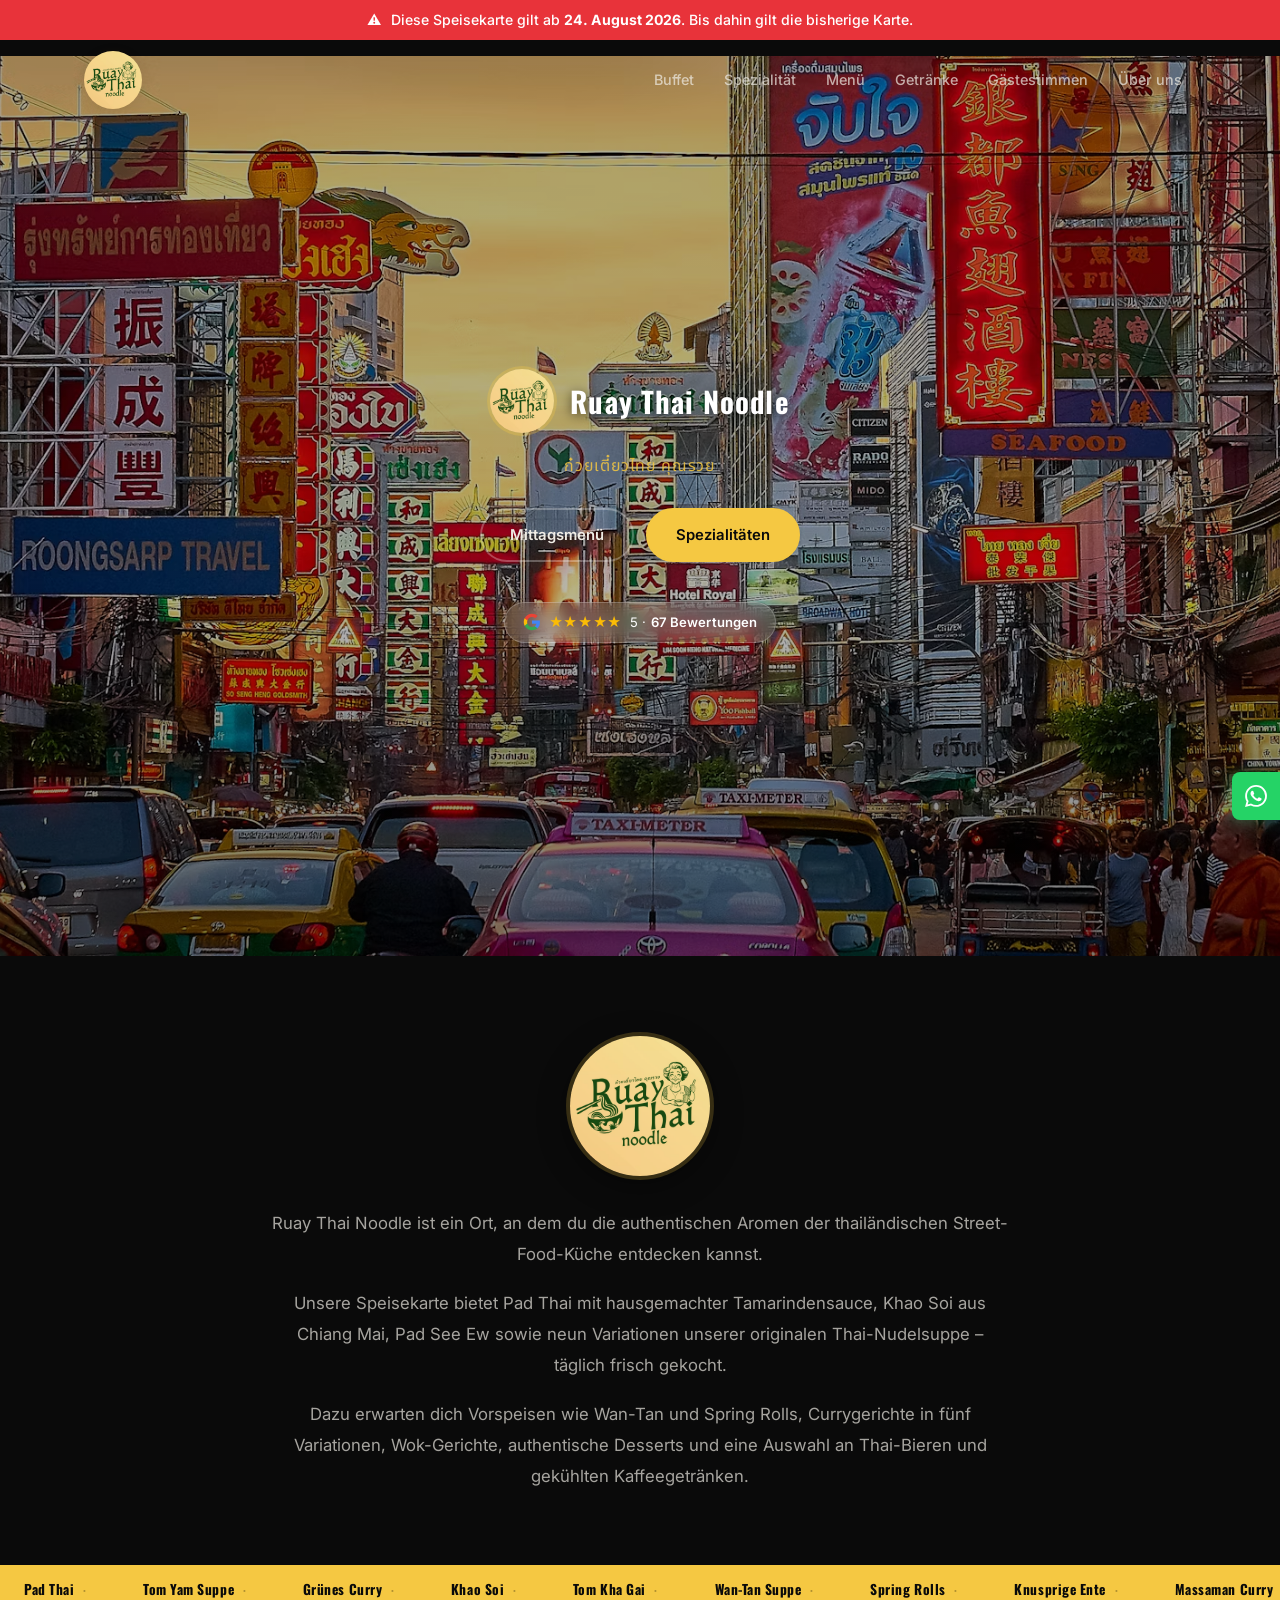
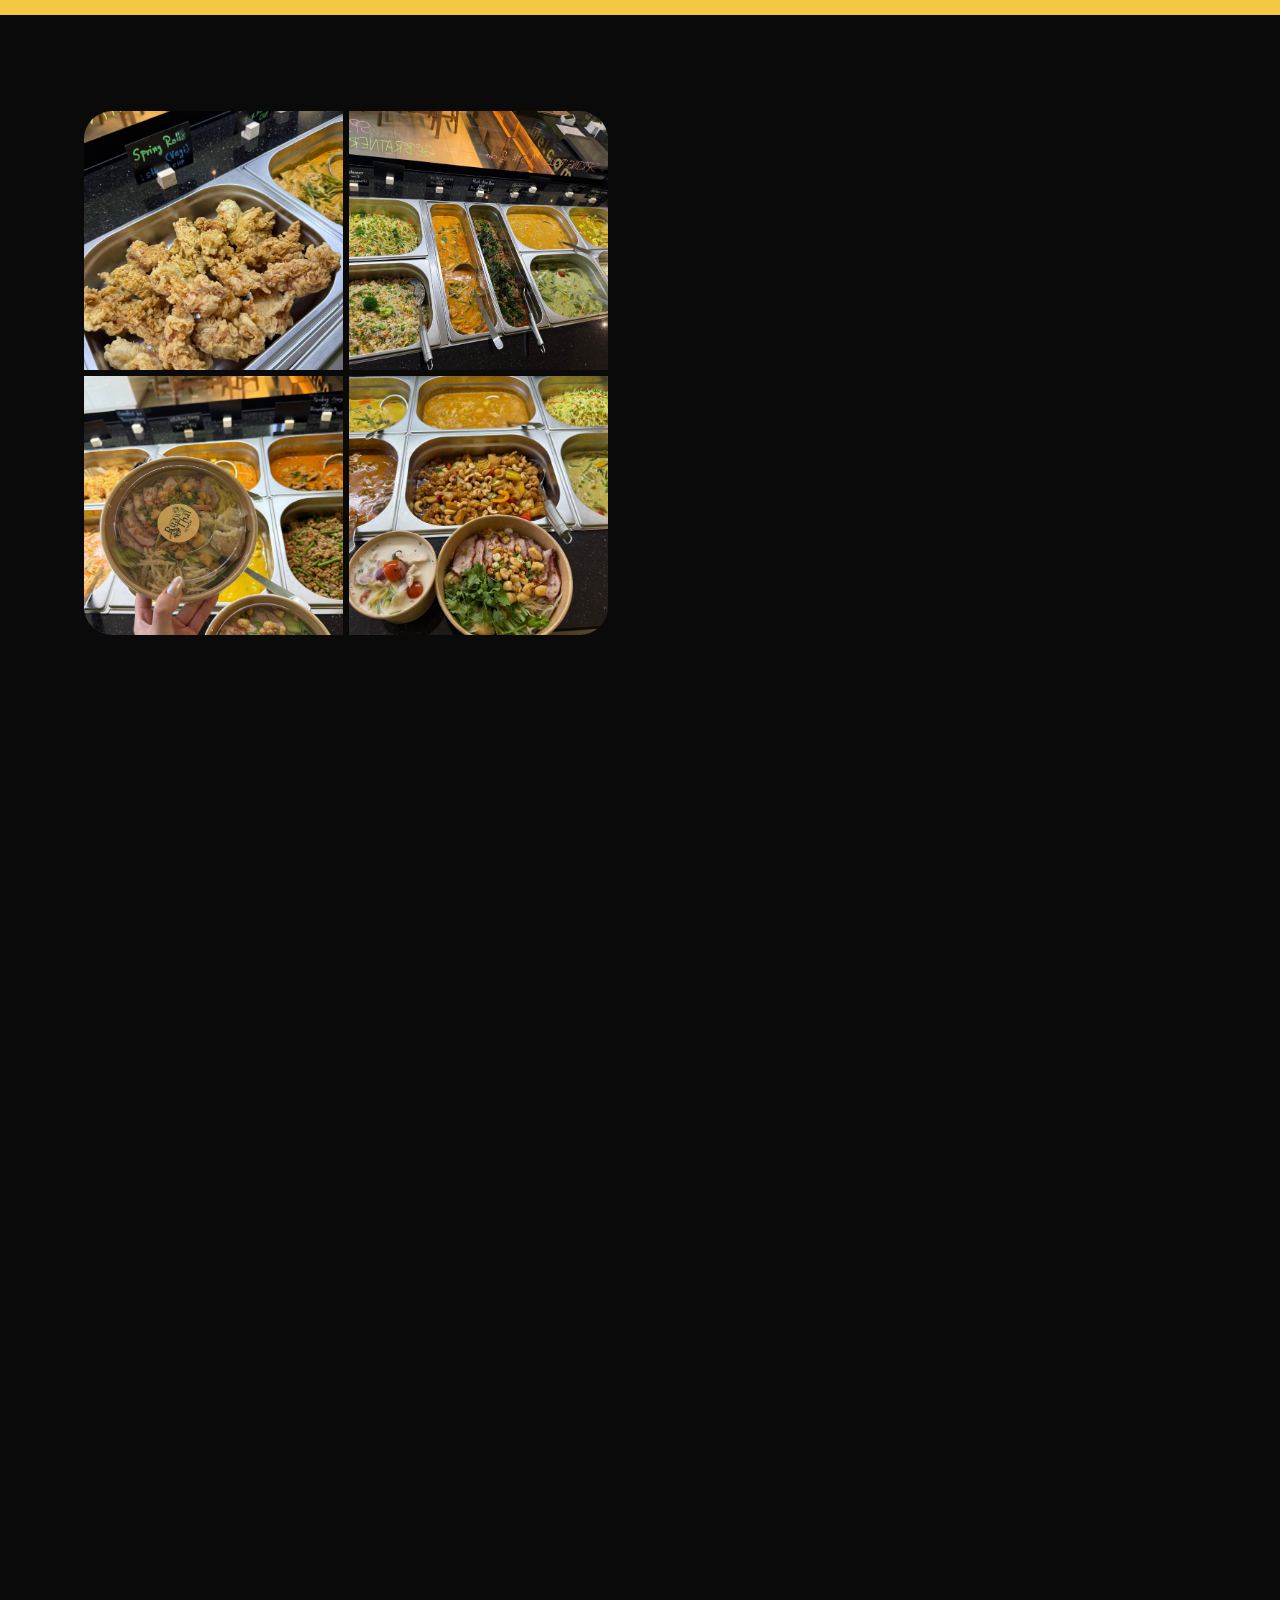
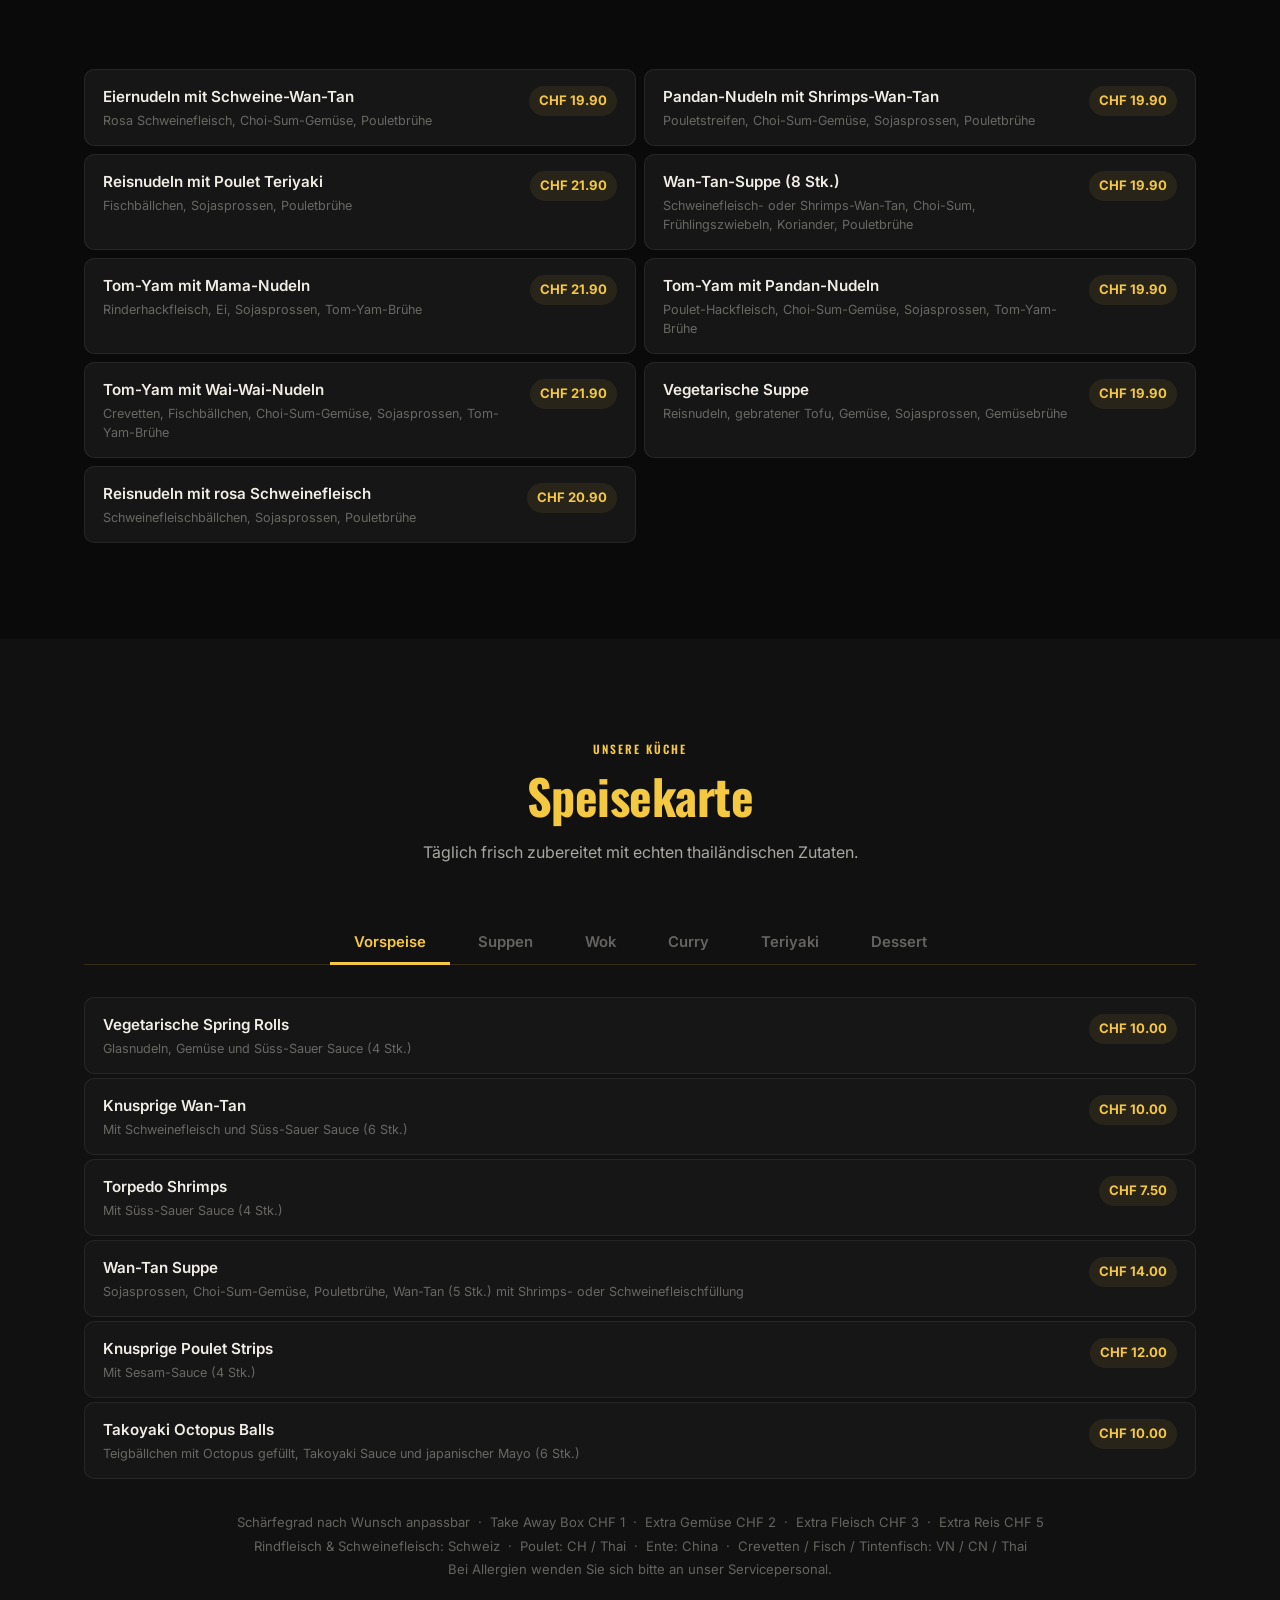
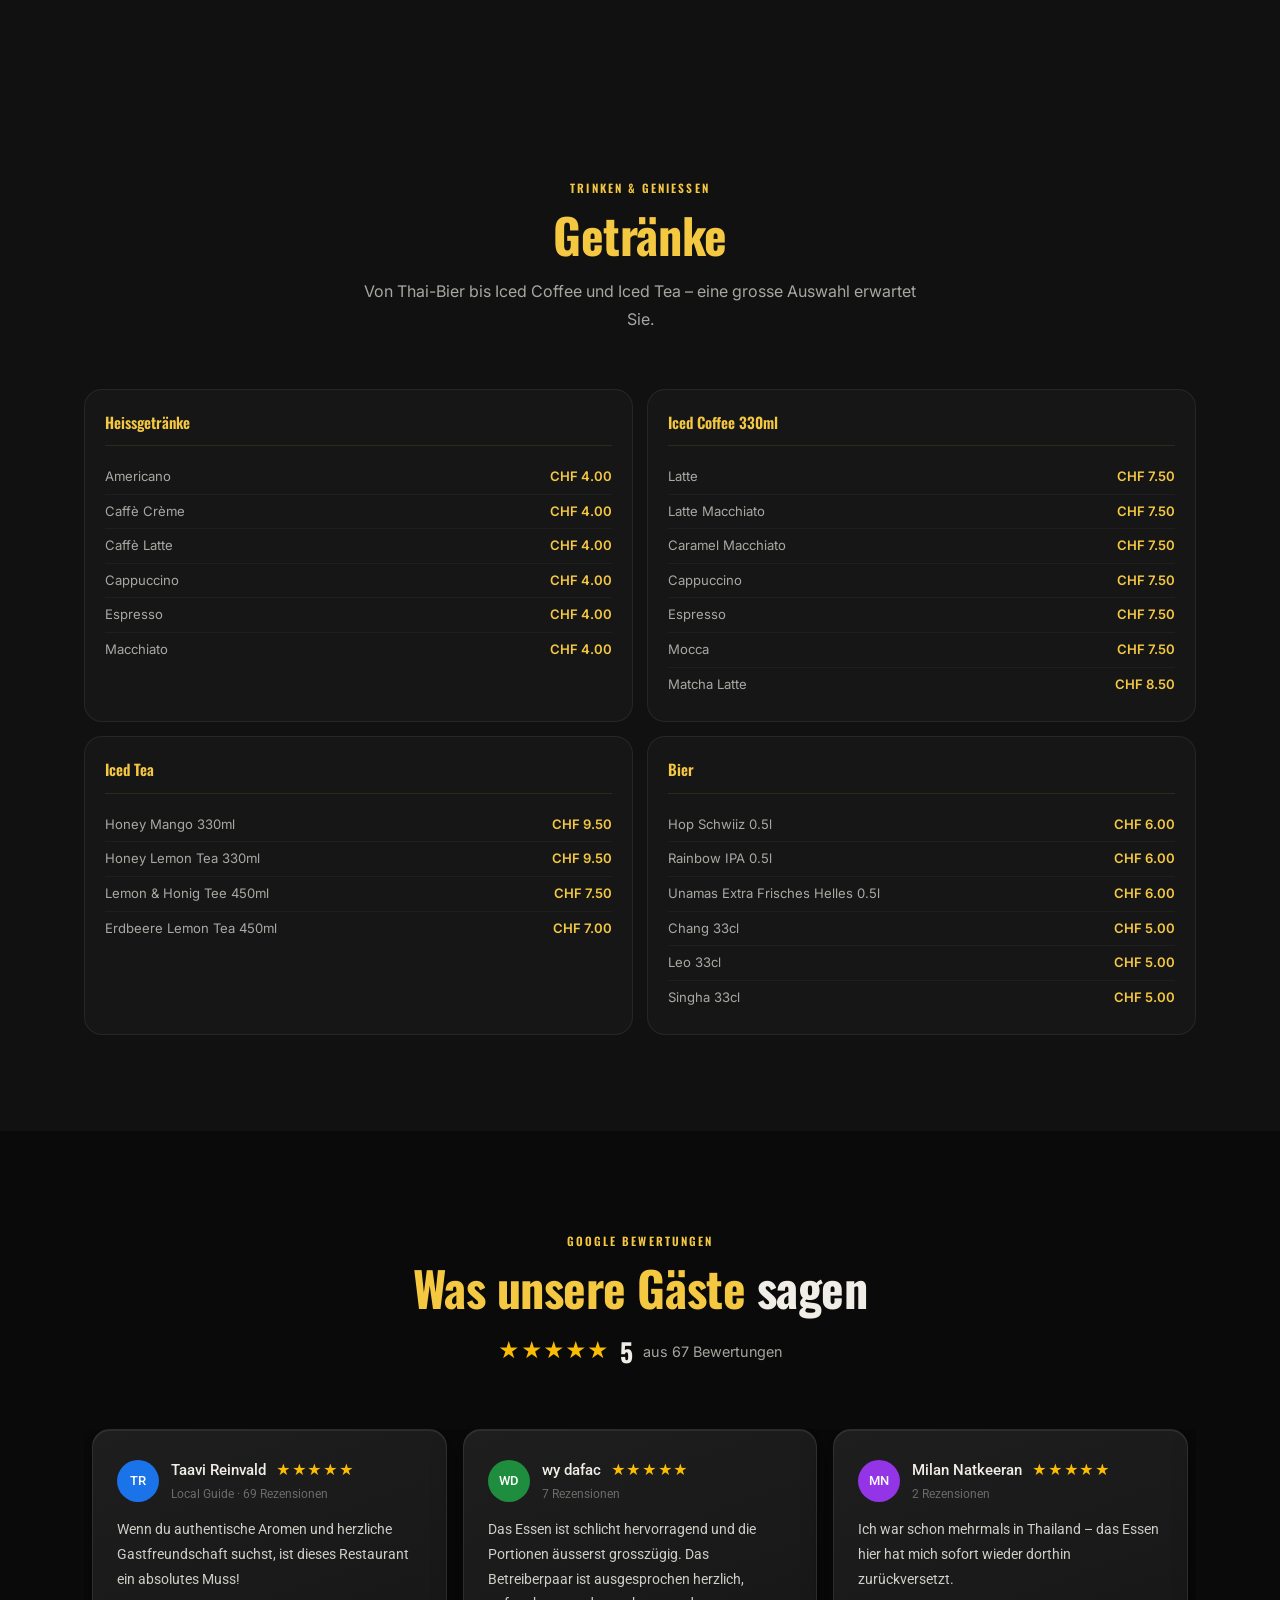
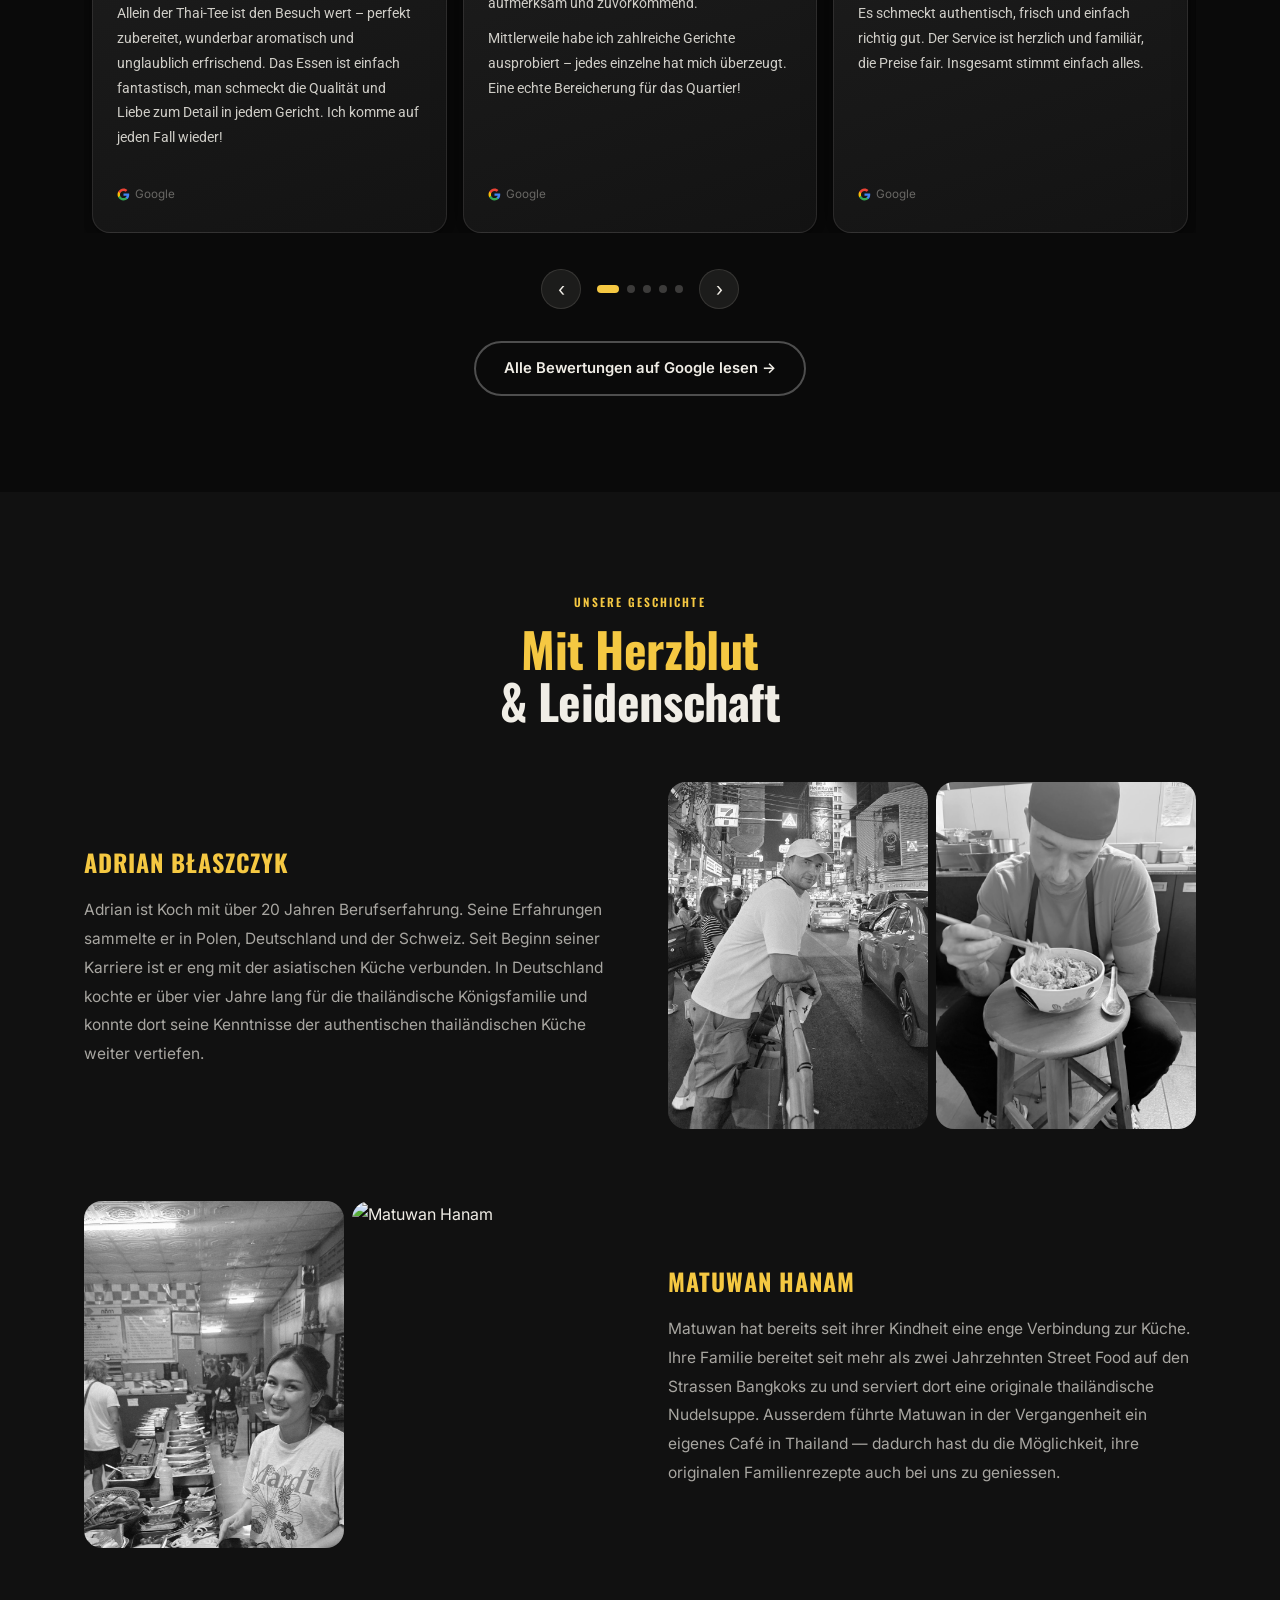
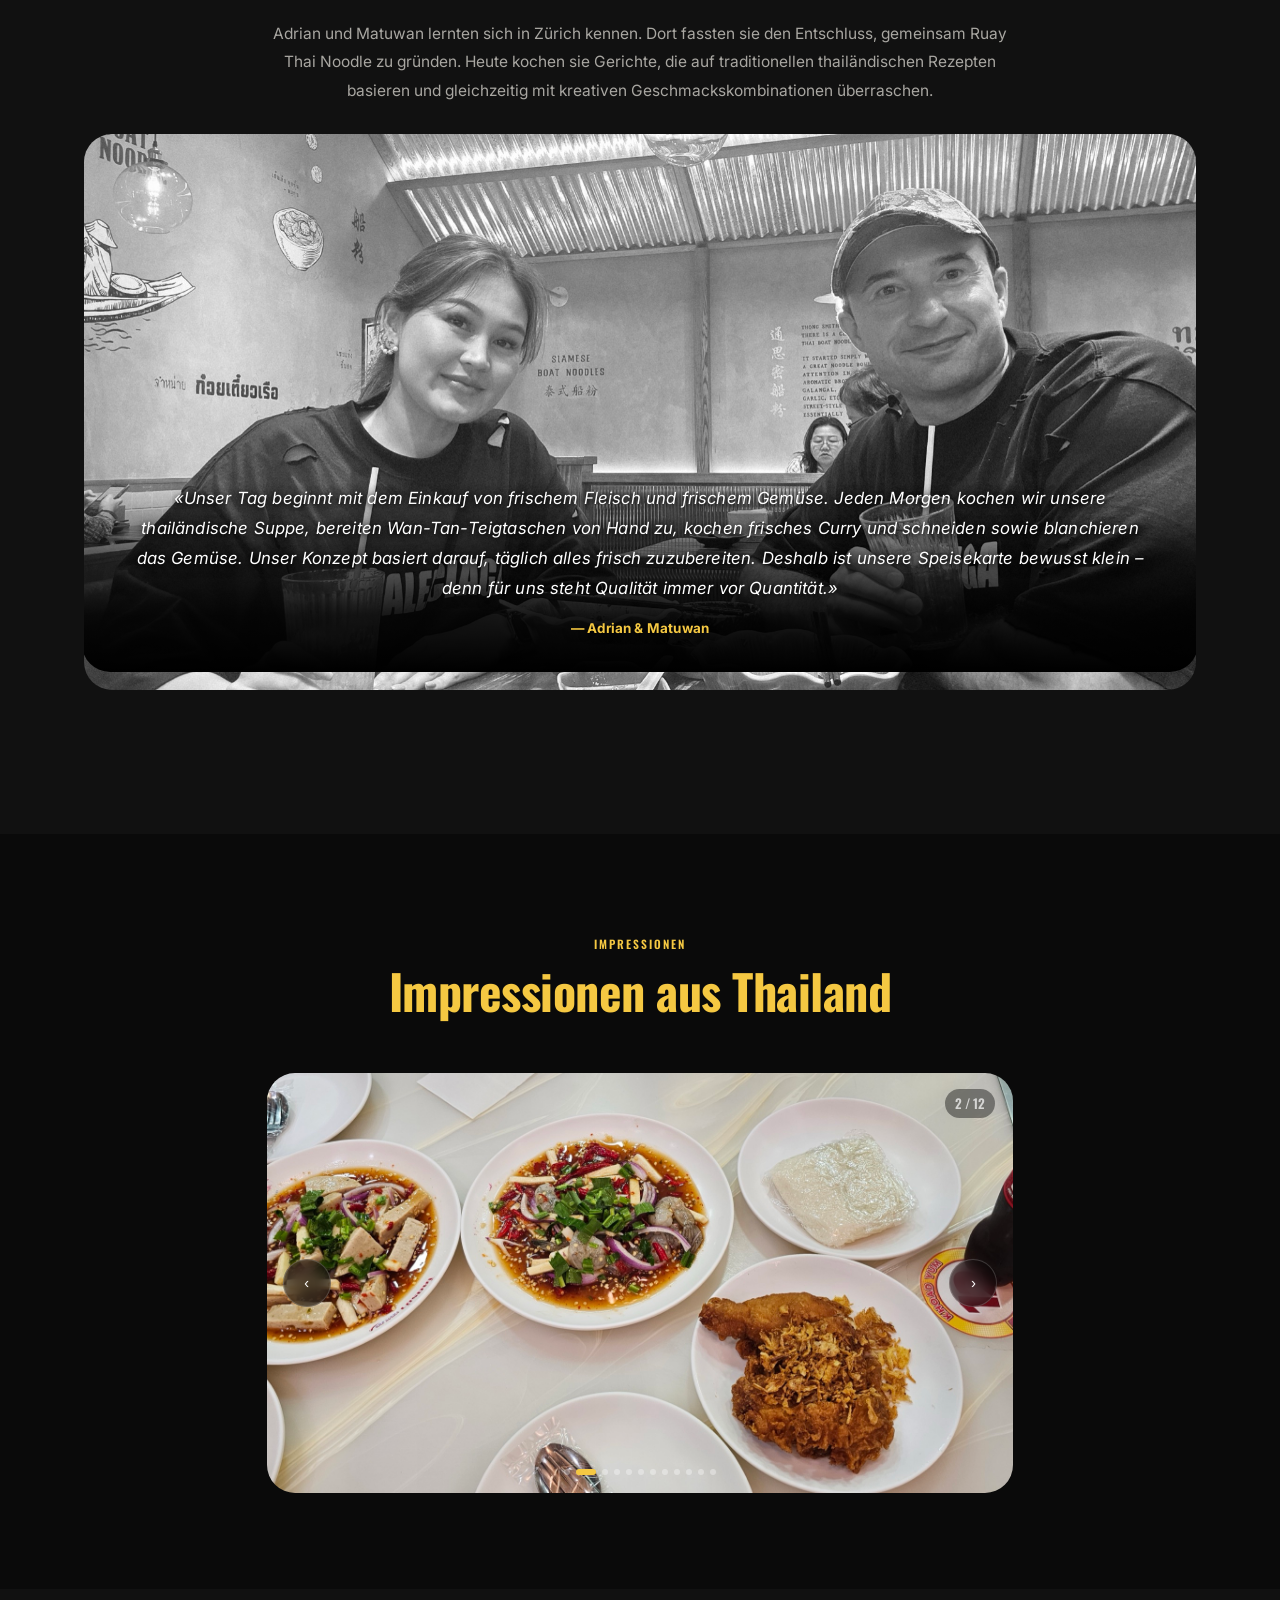
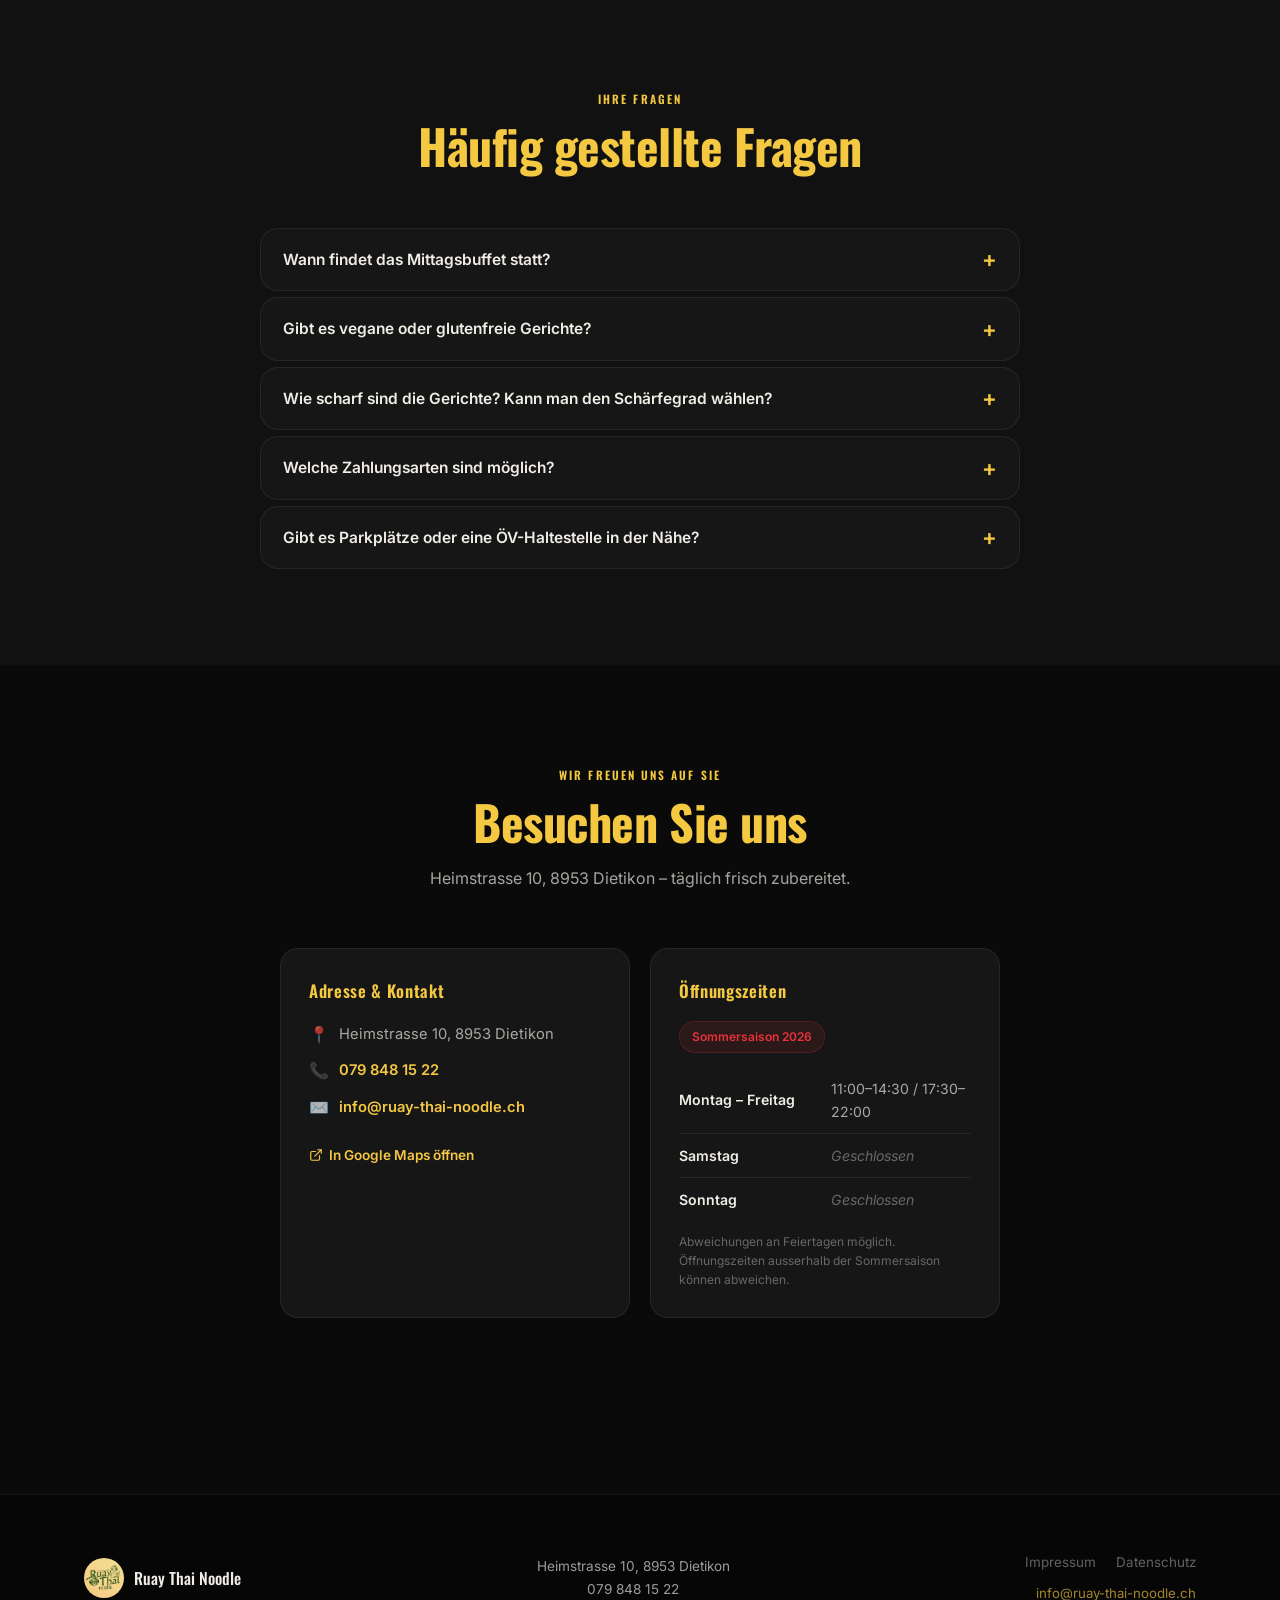
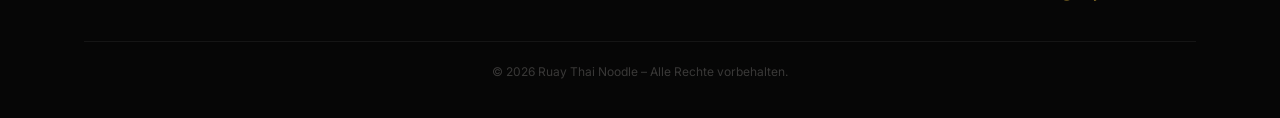
==== commit 0aaa6857: "Move menu disclaimer to fixed top bar, visible site-wide Co-Authored-By: Claude Sonnet 4.6 <noreply@" ====
--- a/index.html
+++ b/index.html
@@ -419,14 +419,16 @@
     .menu-tab-panel { display: none; }
     .menu-tab-panel.active { display: block; }
 
-    .menu-disclaimer {
-      display: flex; align-items: center; gap: 14px;
-      background: rgba(232,51,58,.12); border: 1px solid rgba(232,51,58,.4);
-      border-radius: var(--r-sm); padding: 16px 22px; margin-bottom: 40px;
-      font-size: .95rem; color: var(--text); line-height: 1.5;
-    }
-    .menu-disclaimer-icon { font-size: 1.3rem; flex-shrink: 0; color: #E8333A; }
-    .menu-disclaimer strong { color: #E8333A; }
+    .site-disclaimer {
+      position: fixed; top: 0; left: 0; right: 0; z-index: 101;
+      background: #E8333A; color: #fff;
+      display: flex; align-items: center; justify-content: center; gap: 10px;
+      padding: 10px 20px; font-size: .88rem; font-weight: 500; text-align: center;
+      line-height: 1.4;
+    }
+    .site-disclaimer strong { font-weight: 700; }
+    #navbar { top: 44px; }
+    .nav-mobile { top: calc(44px + var(--nav-h)); }
 
     .broth-banner {
       background: rgba(245,200,66,.07); border: 1px solid rgba(245,200,66,.15);
@@ -958,6 +960,11 @@
 
 <body>
 
+  <div class="site-disclaimer" role="alert">
+    <span>⚠</span>
+    <span>Diese Speisekarte gilt ab <strong>24. August 2026</strong>. Bis dahin gilt die bisherige Karte.</span>
+  </div>
+
   <!-- ════════════════════════════════
        NAVIGATION
   ════════════════════════════════ -->
@@ -1257,11 +1264,6 @@
   <section id="menu" aria-labelledby="menu-heading">
     <div class="container">
 
-      <div class="menu-disclaimer reveal" role="alert">
-        <span class="menu-disclaimer-icon">⚠</span>
-        <span>Diese Speisekarte gilt ab <strong>24. August 2026</strong>. Bis dahin gilt die bisherige Karte.</span>
-      </div>
-
       <div class="section-header reveal">
         <span class="section-label">Unsere Küche</span>
         <h2 class="section-title" id="menu-heading">Speisekarte</h2>
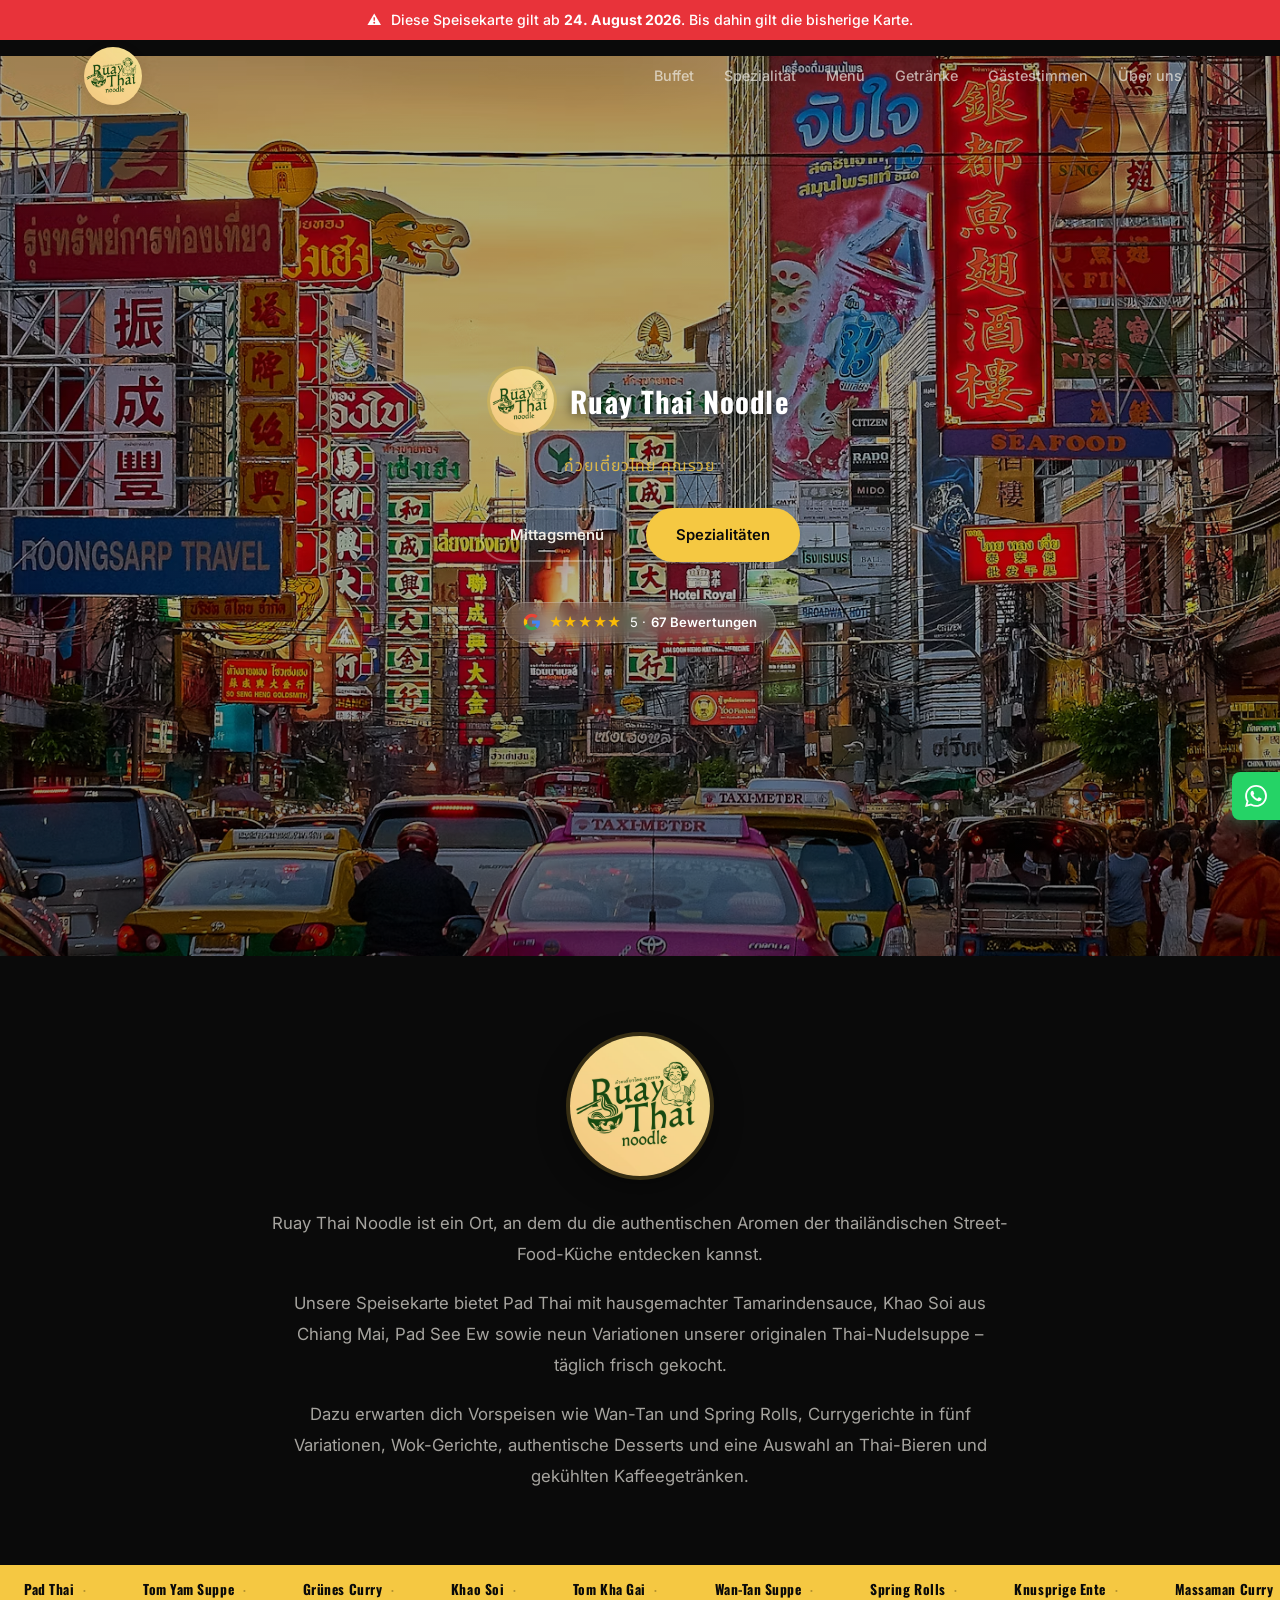
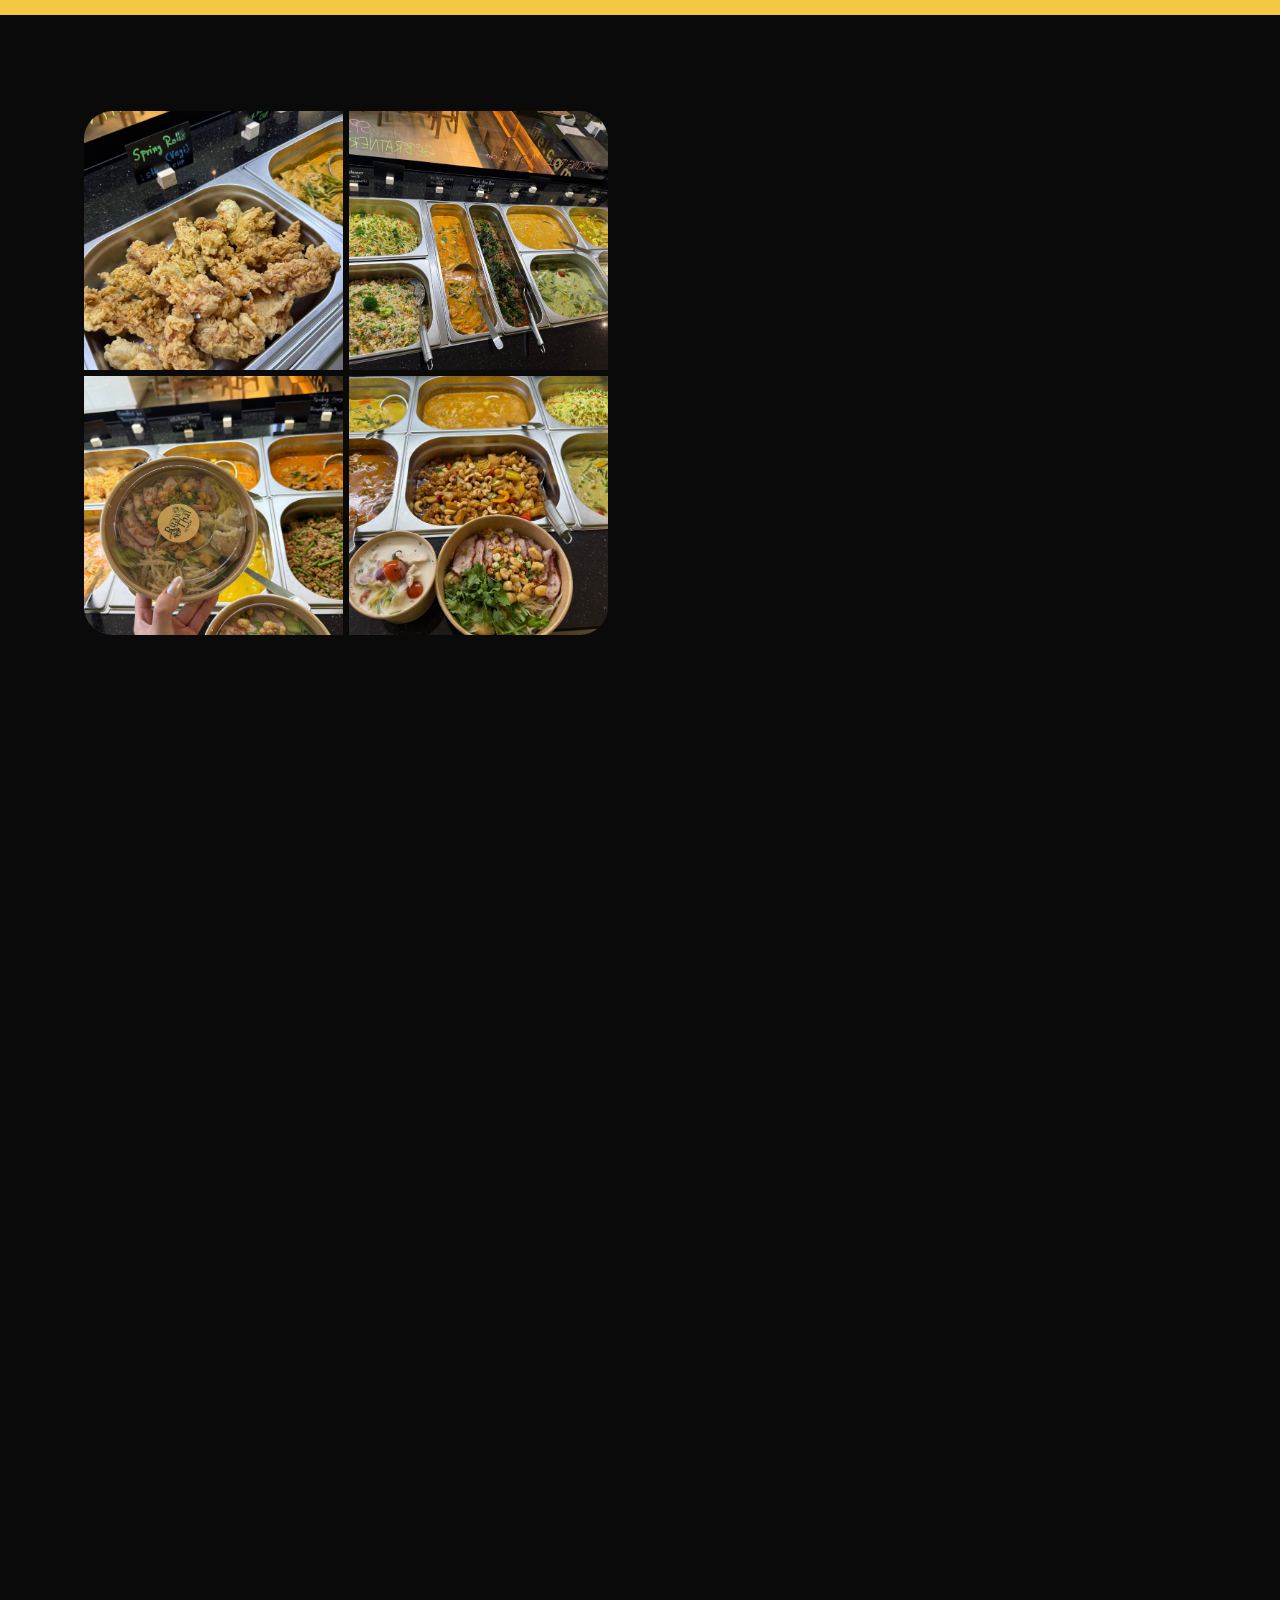
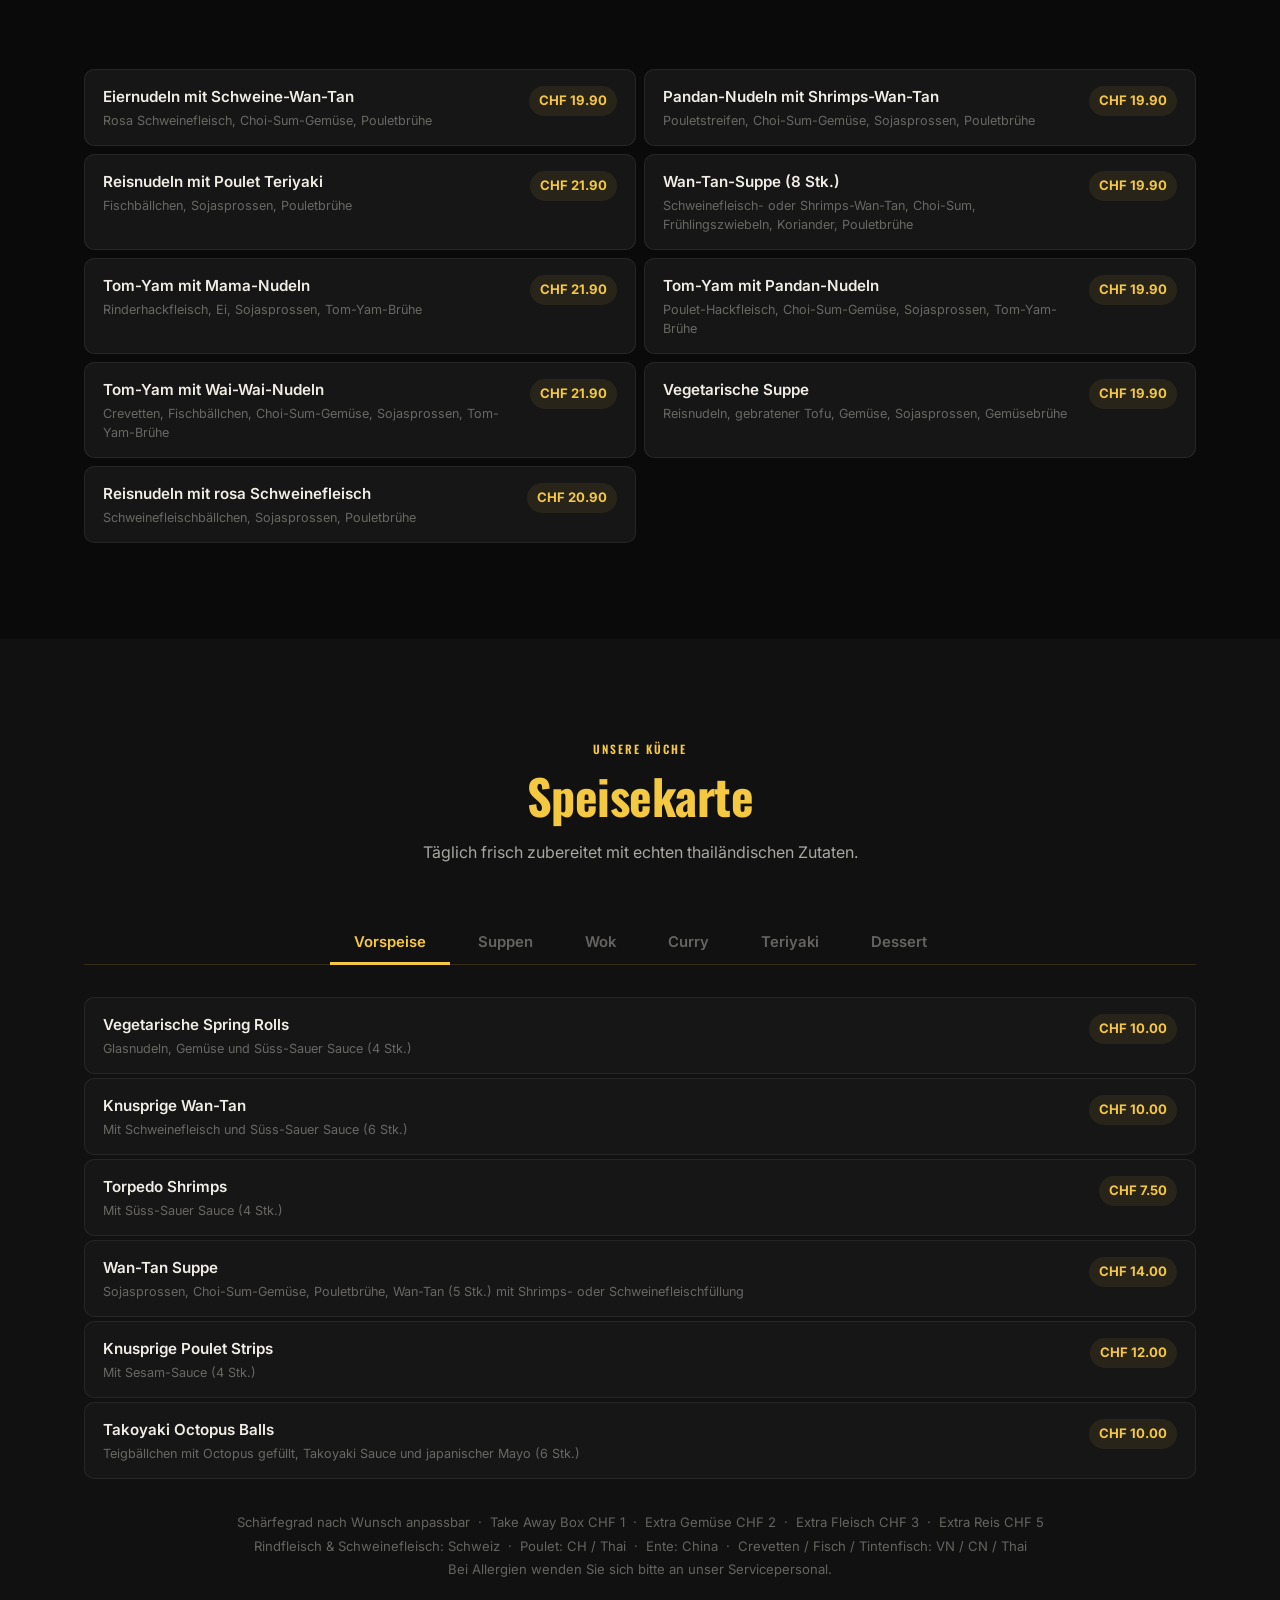
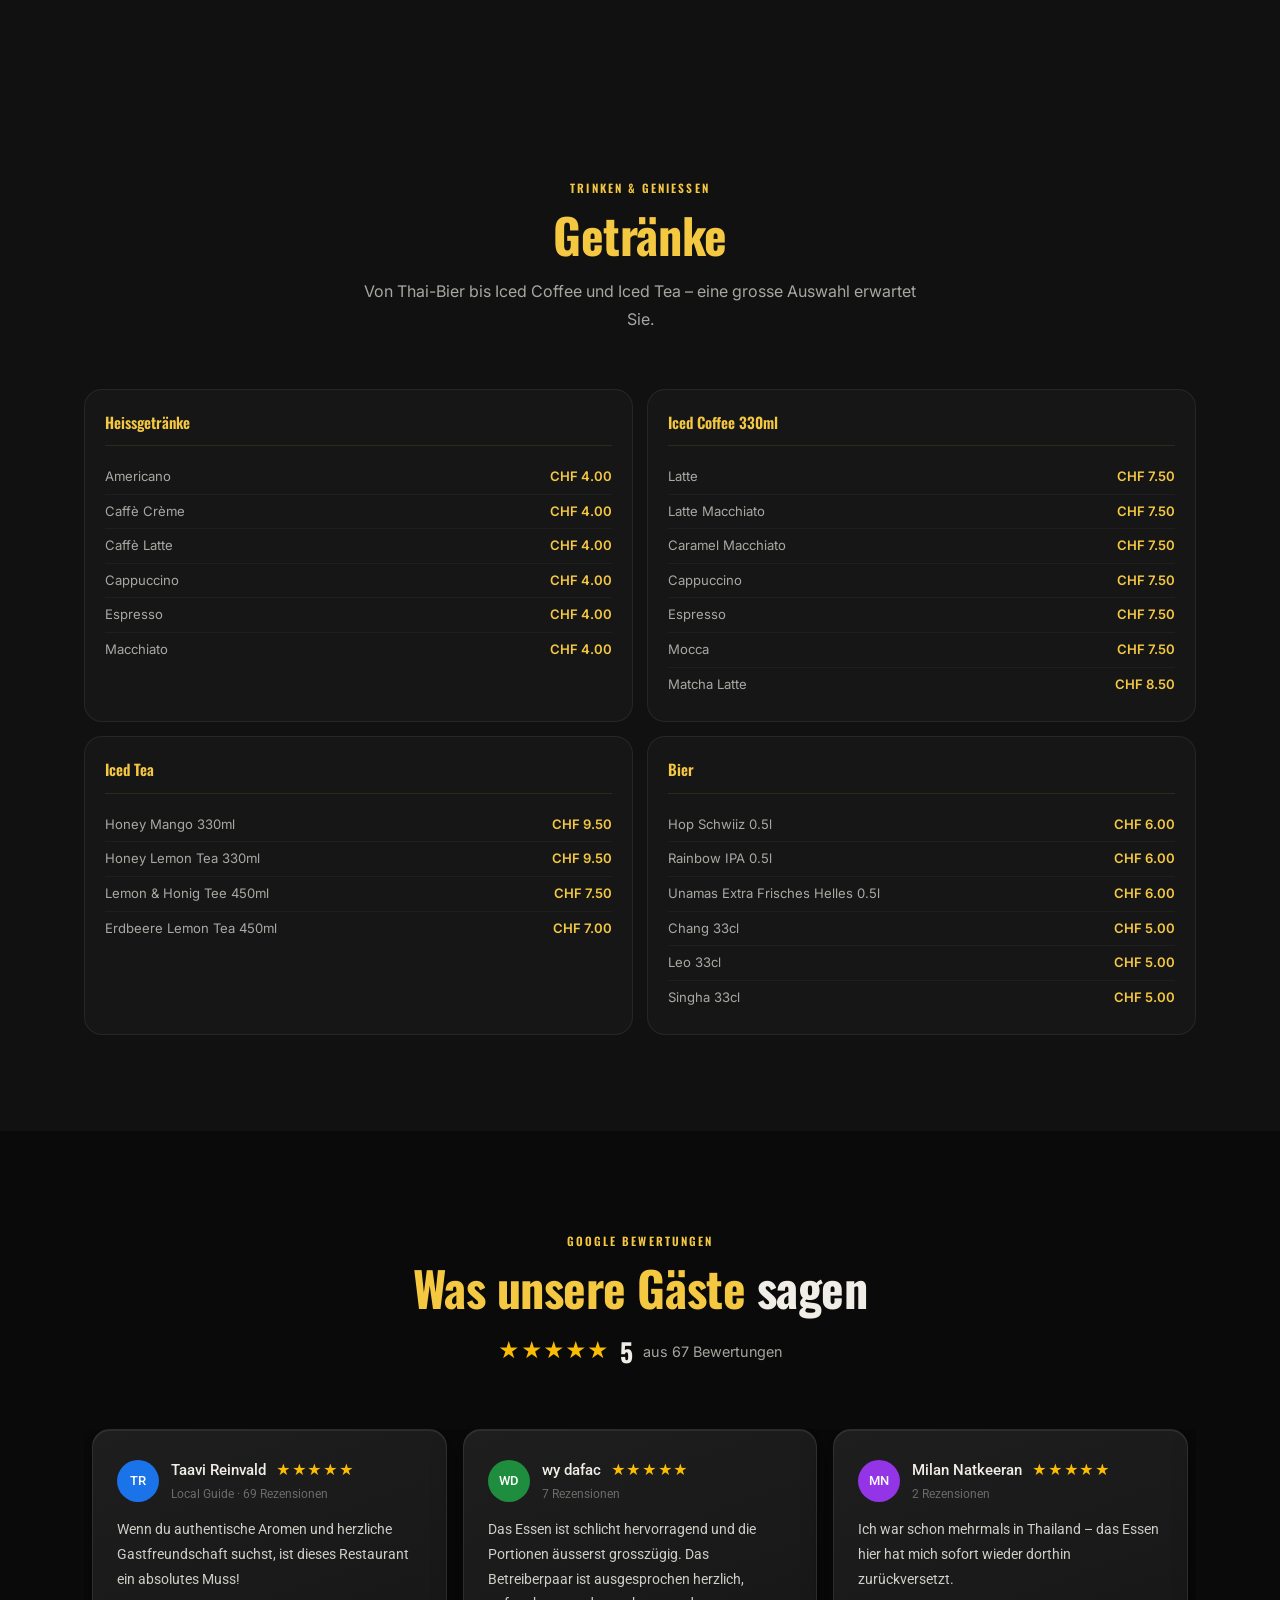
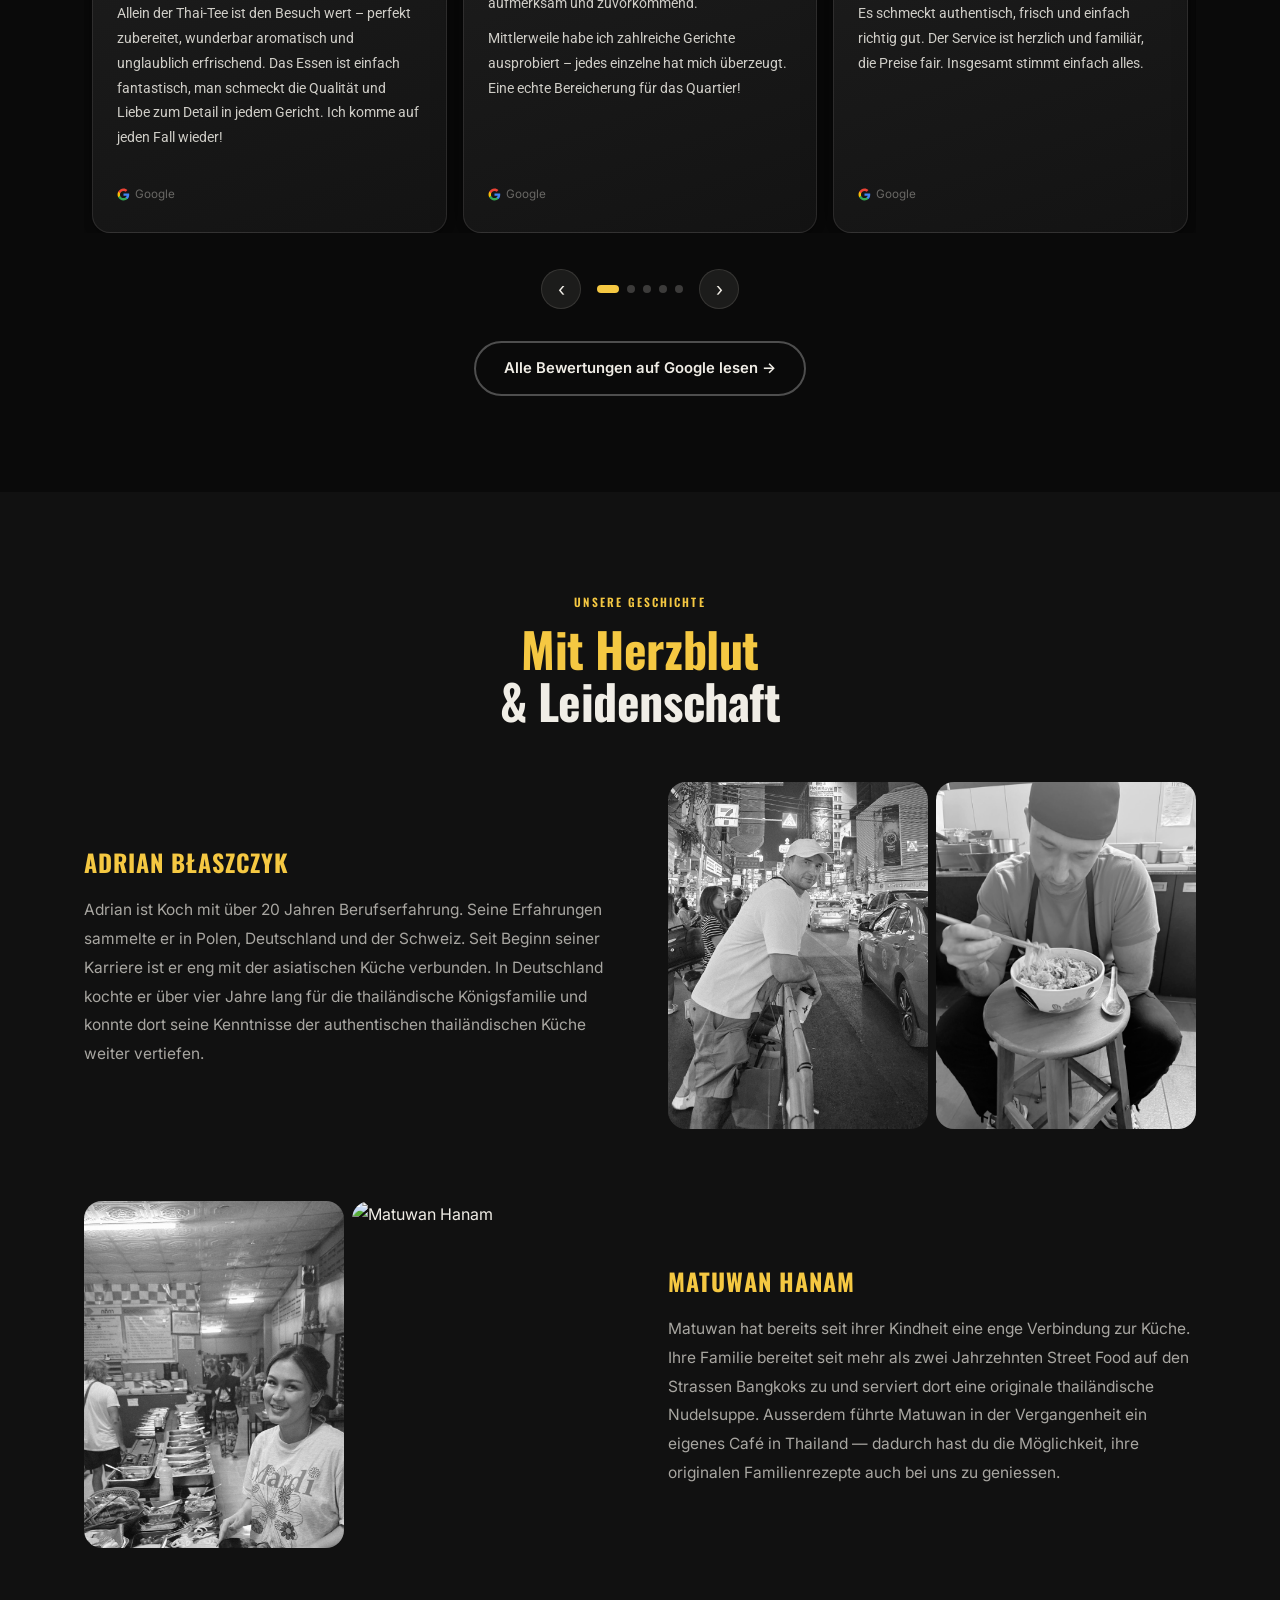
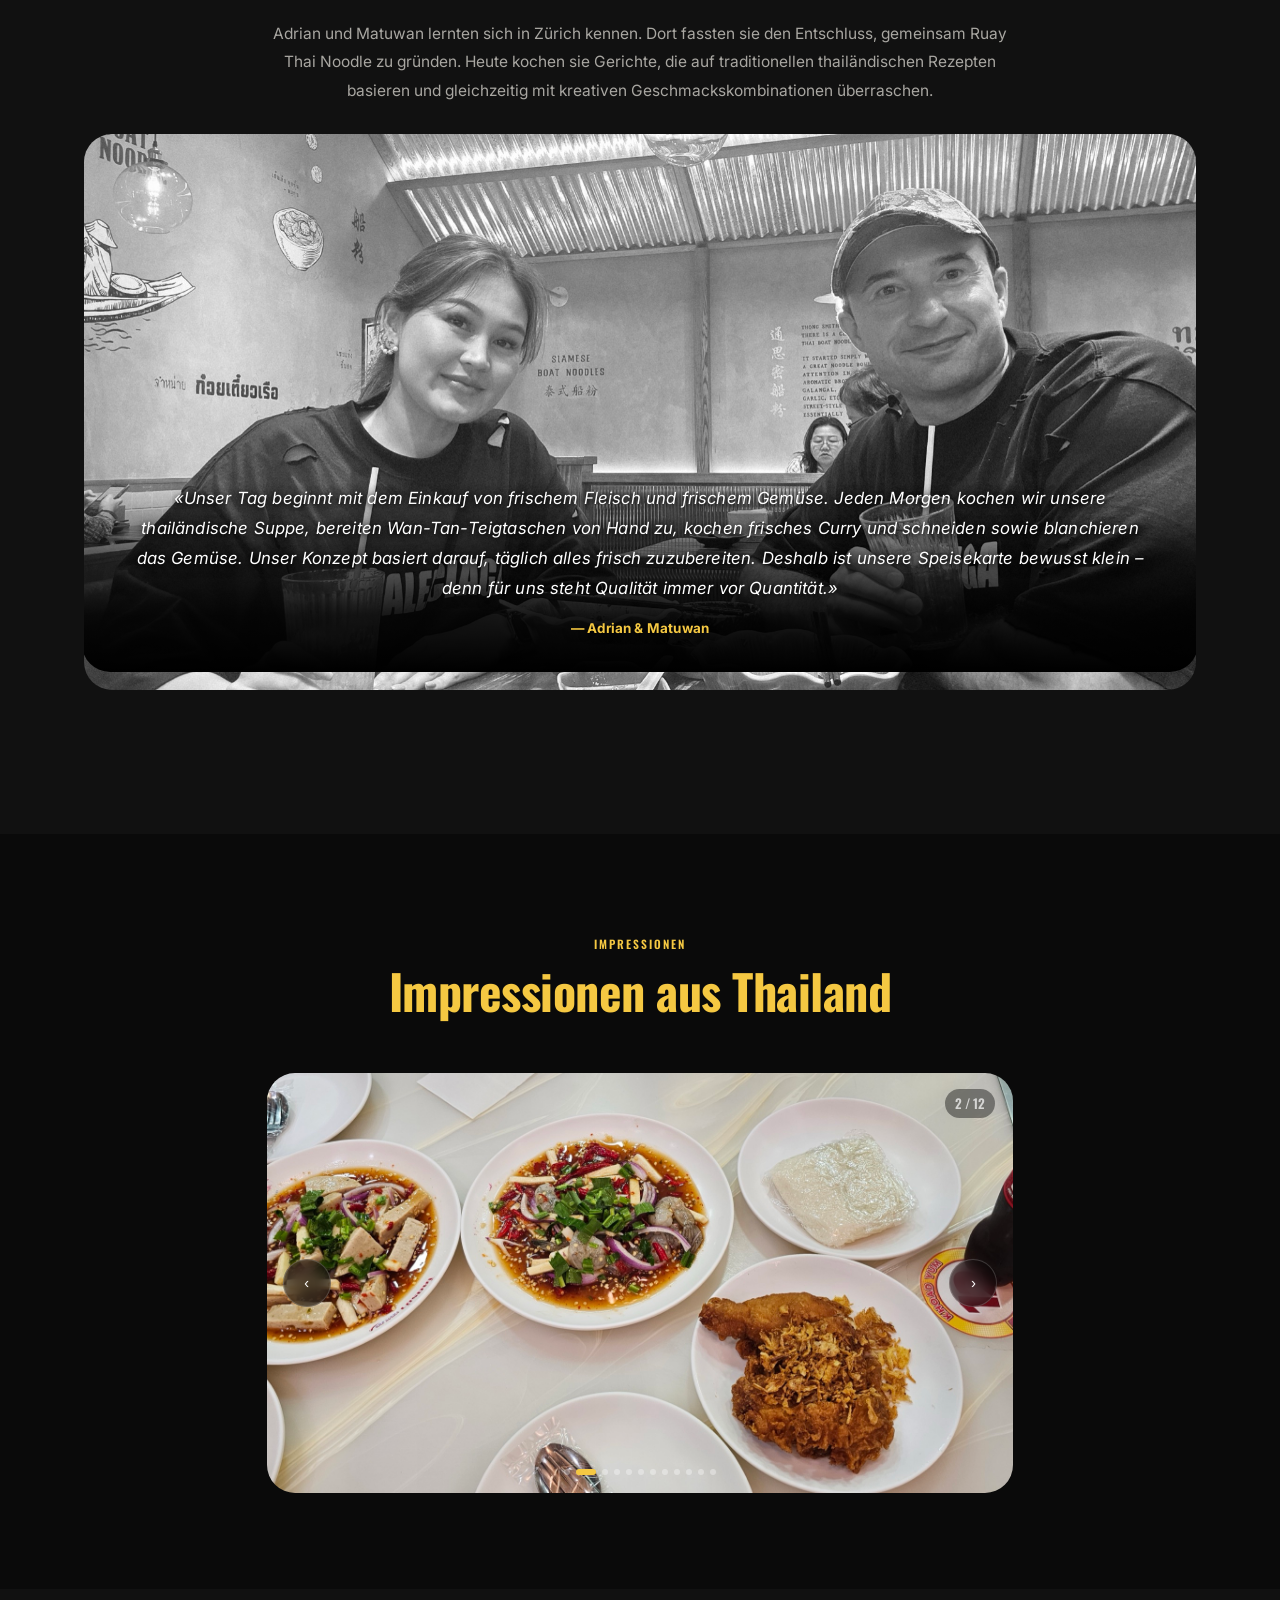
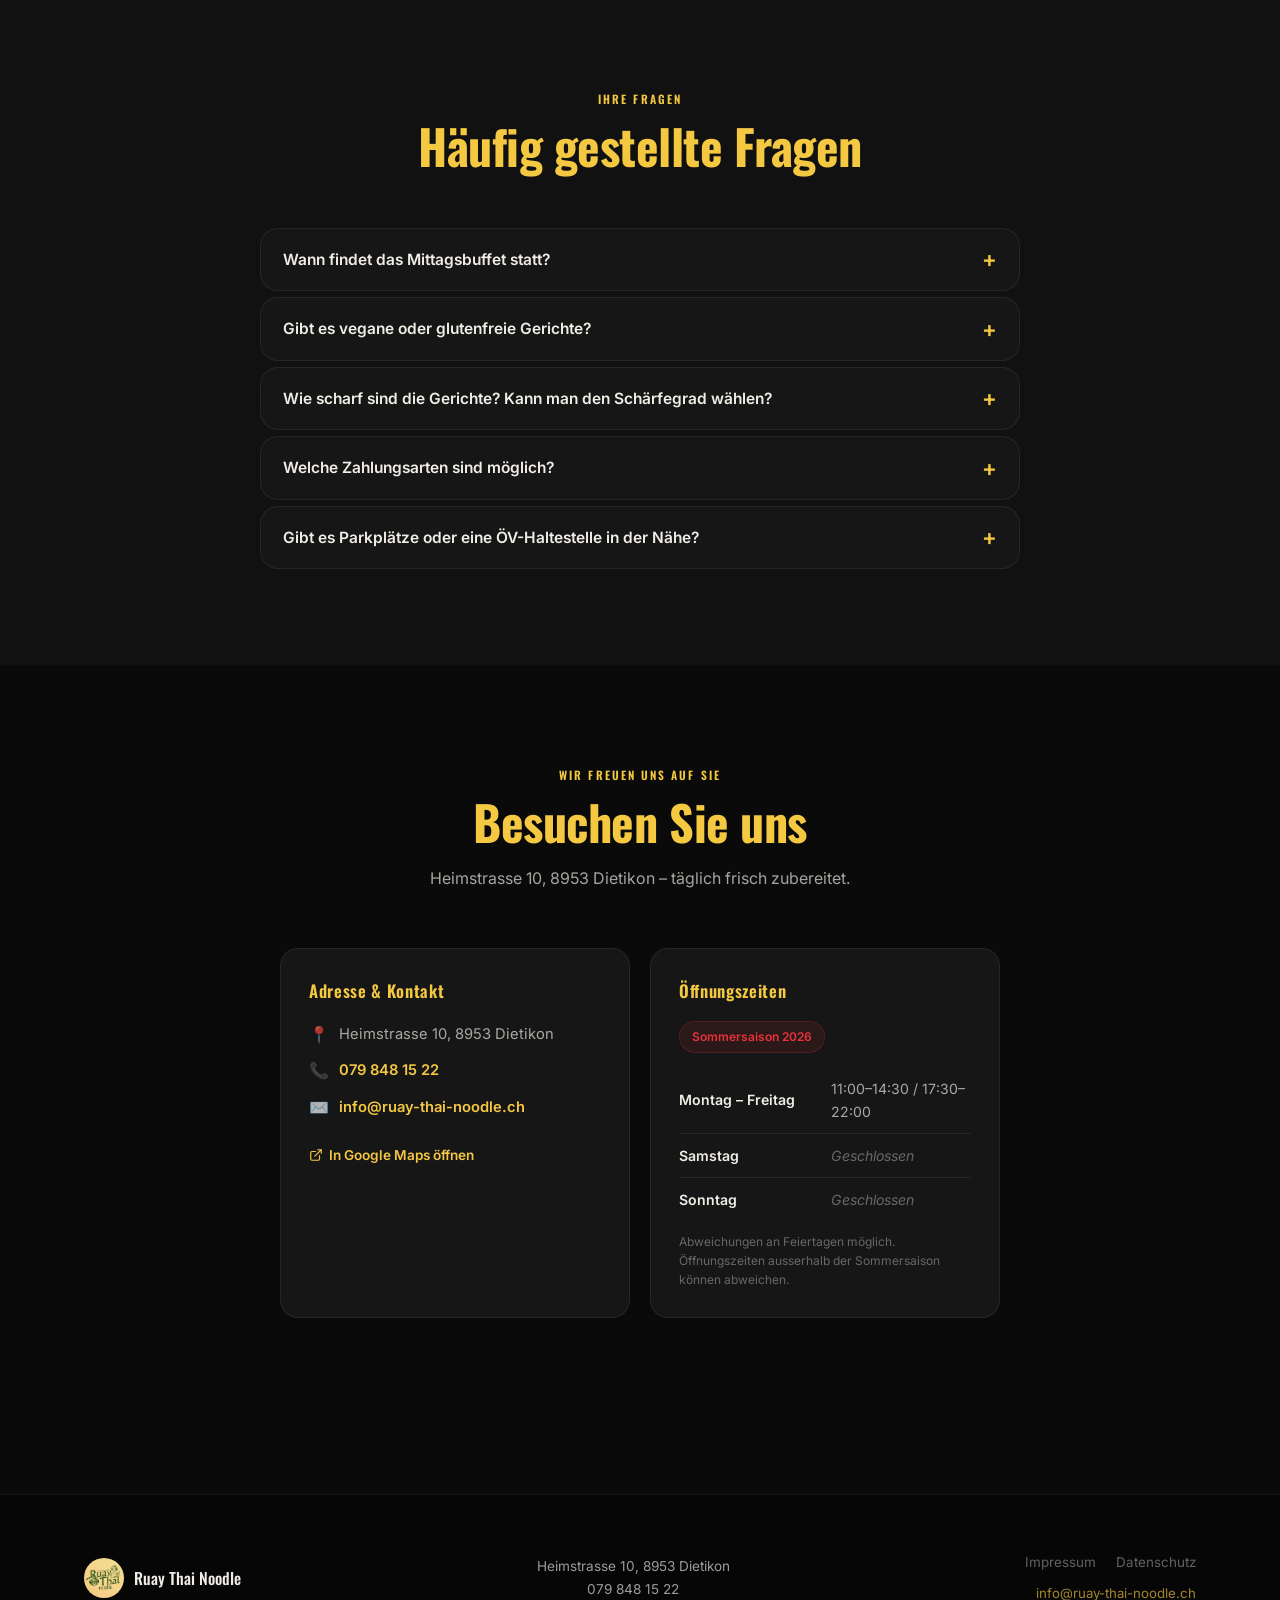
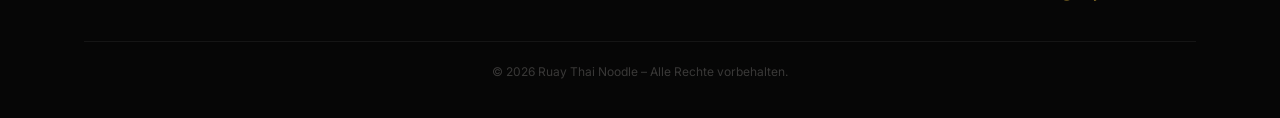
==== commit 6a1b4537: "Fix disclaimer/navbar gap: dynamically measure disclaimer height Co-Authored-By: Claude Sonnet 4.6 <" ====
--- a/index.html
+++ b/index.html
@@ -427,8 +427,6 @@
       line-height: 1.4;
     }
     .site-disclaimer strong { font-weight: 700; }
-    #navbar { top: 44px; }
-    .nav-mobile { top: calc(44px + var(--nav-h)); }
 
     .broth-banner {
       background: rgba(245,200,66,.07); border: 1px solid rgba(245,200,66,.15);
@@ -2194,5 +2192,21 @@
     })();
   </script>
 
+  <script>
+    (function() {
+      const bar = document.querySelector('.site-disclaimer');
+      const nav = document.getElementById('navbar');
+      const mobile = document.getElementById('navMobile');
+      if (!bar || !nav) return;
+      function adjust() {
+        const h = bar.offsetHeight;
+        nav.style.top = h + 'px';
+        if (mobile) mobile.style.top = (h + nav.offsetHeight) + 'px';
+      }
+      adjust();
+      window.addEventListener('resize', adjust);
+    })();
+  </script>
+
 </body>
 </html>
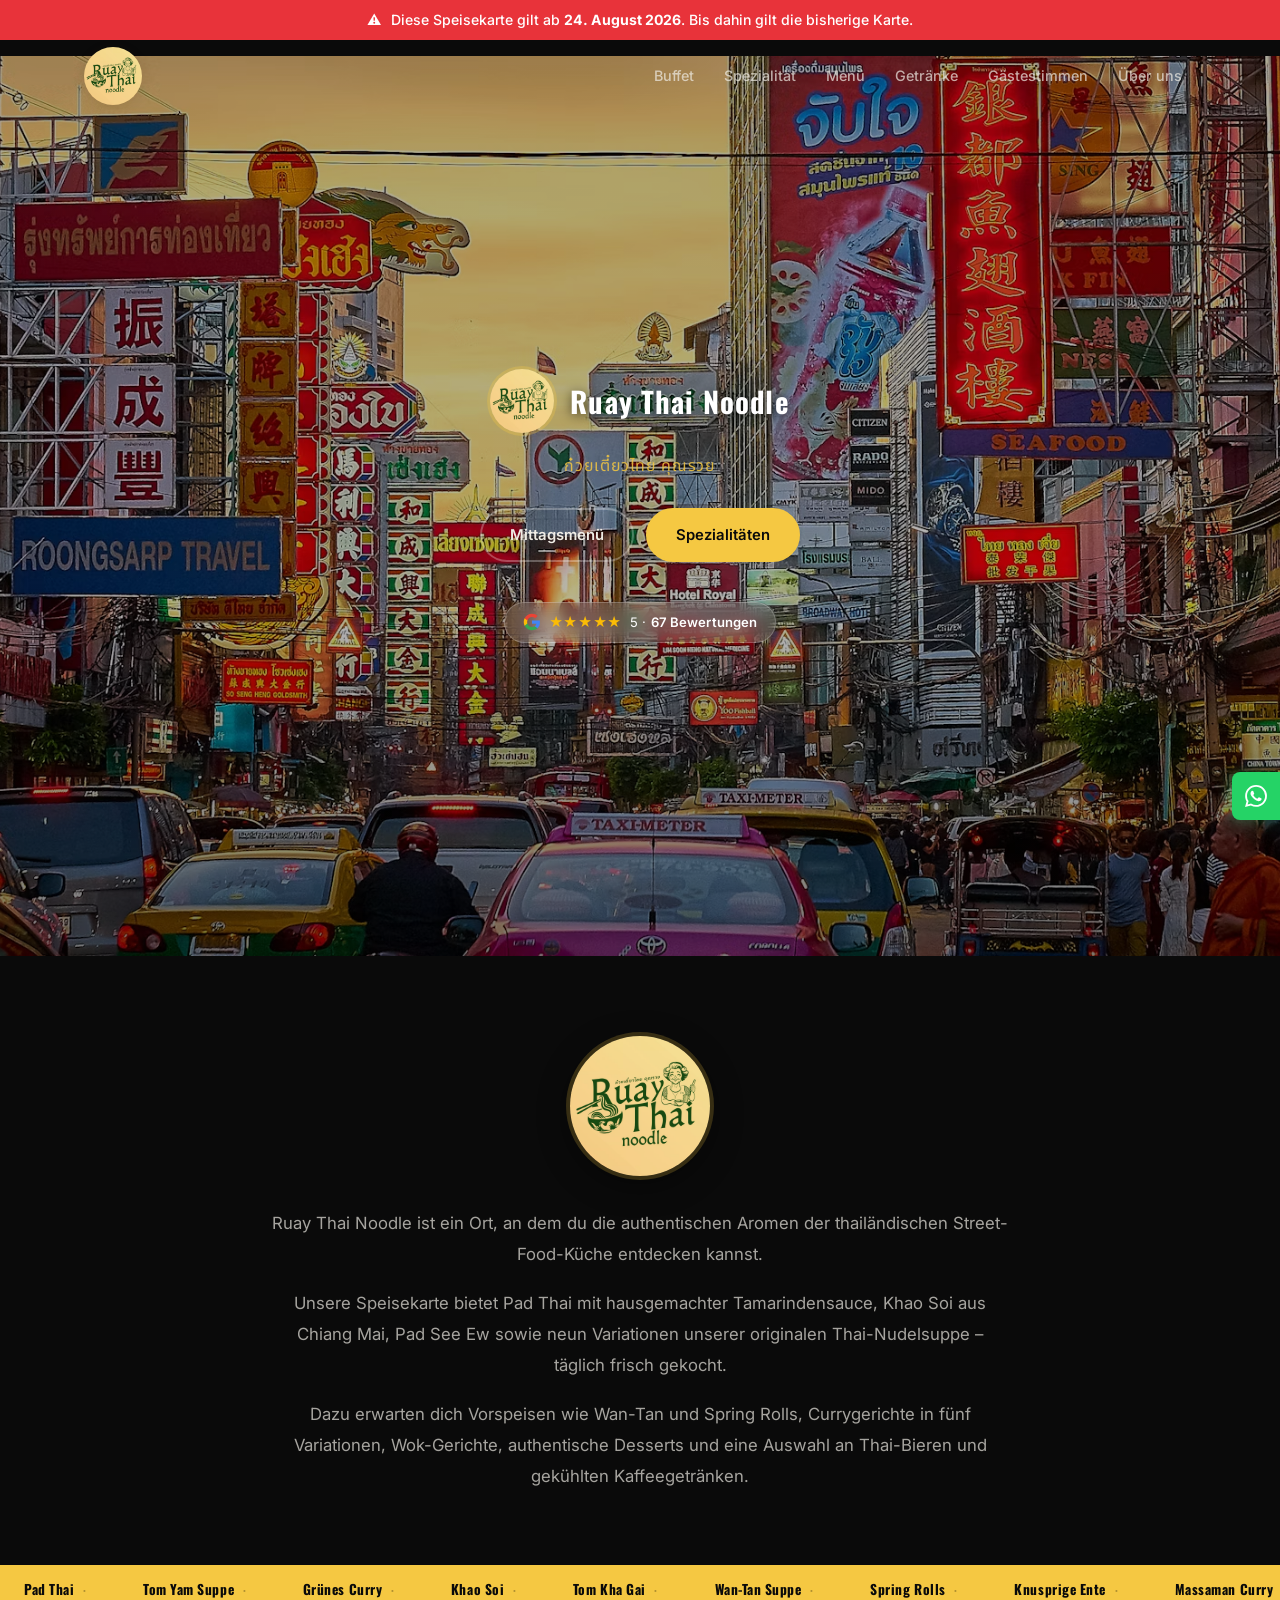
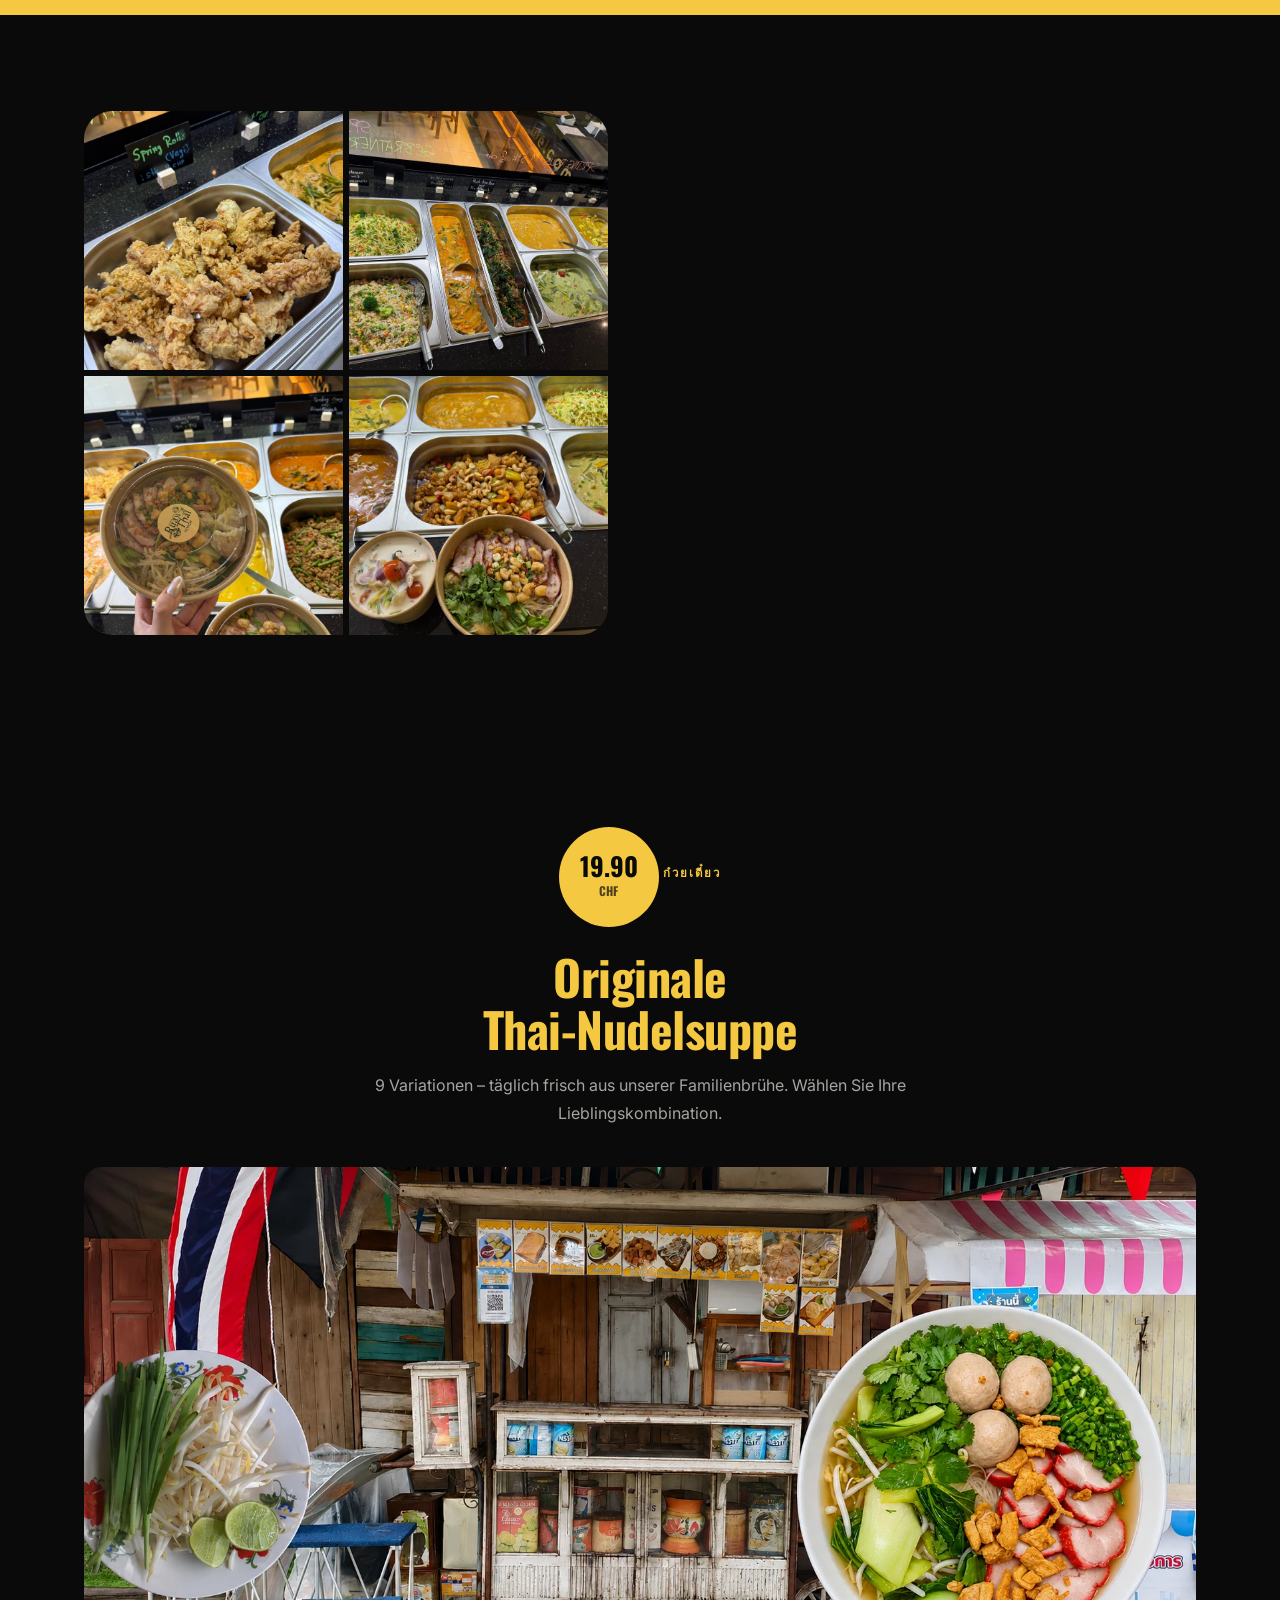
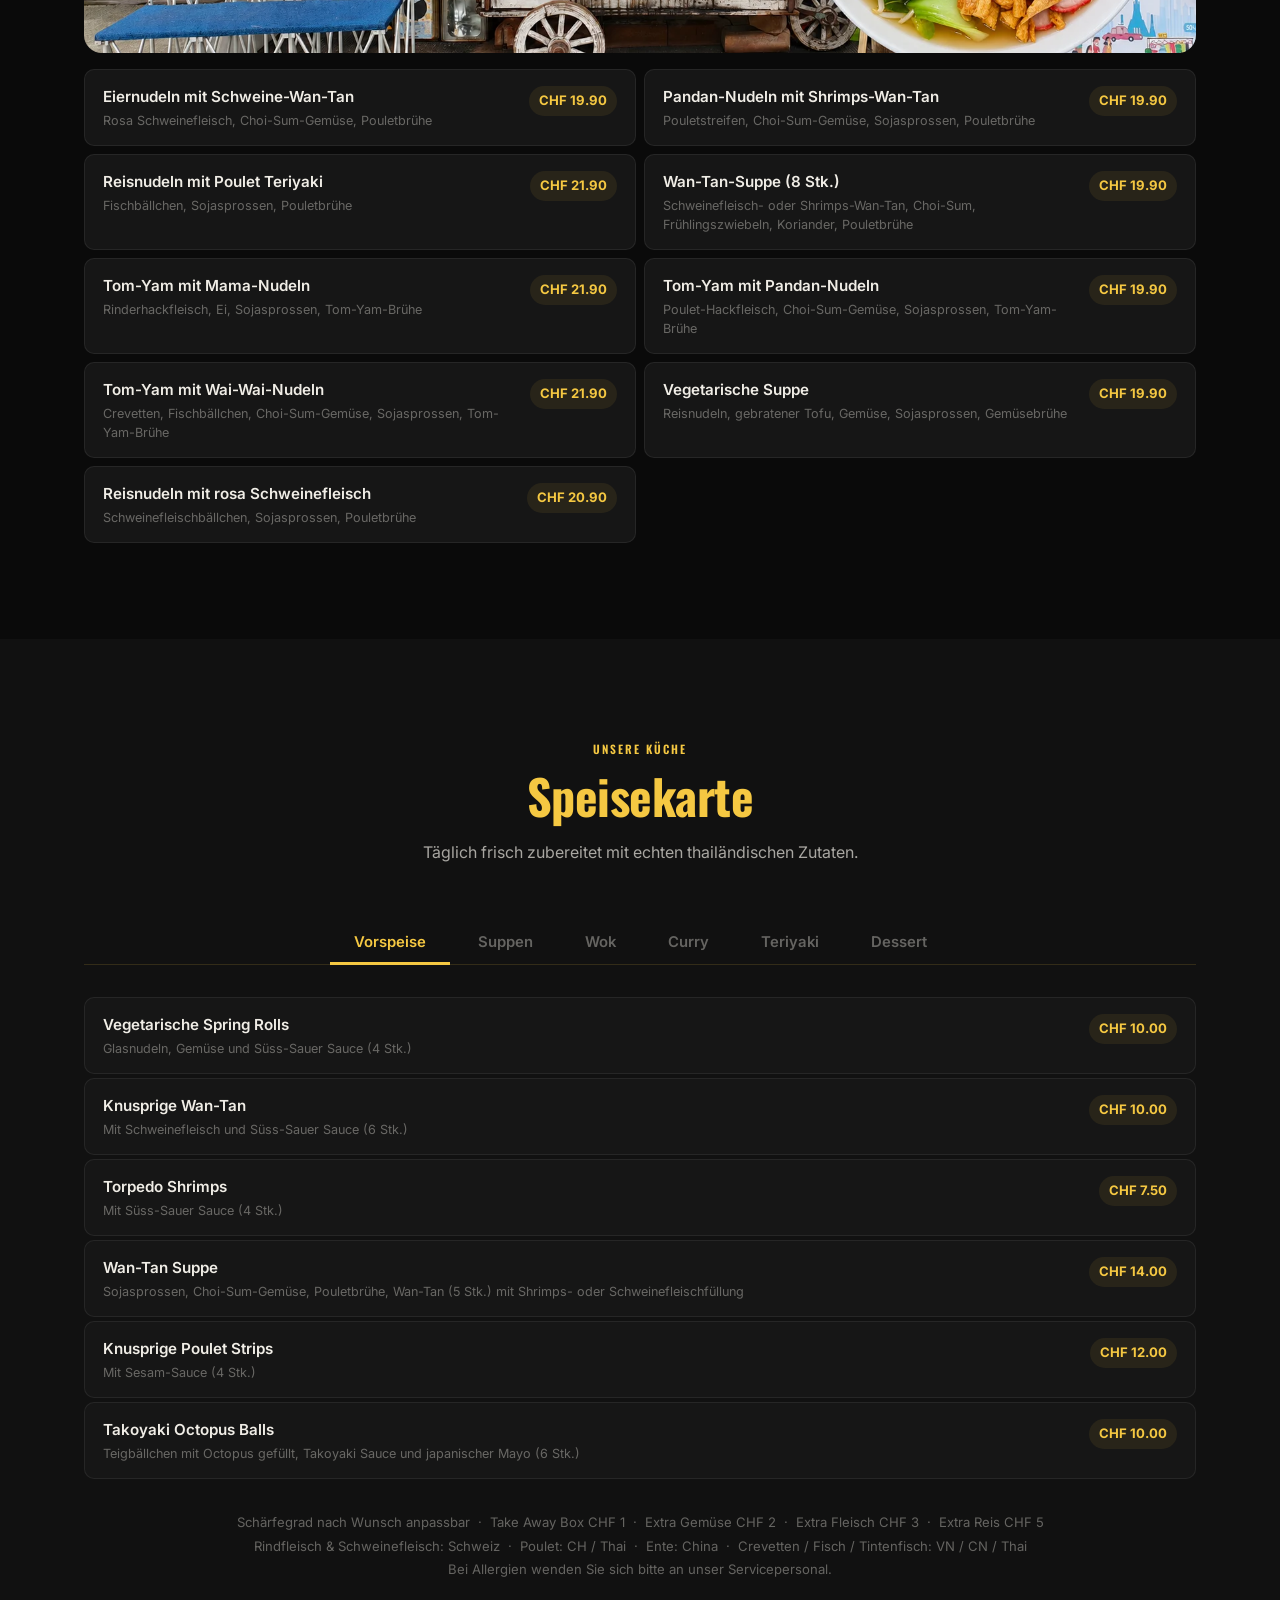
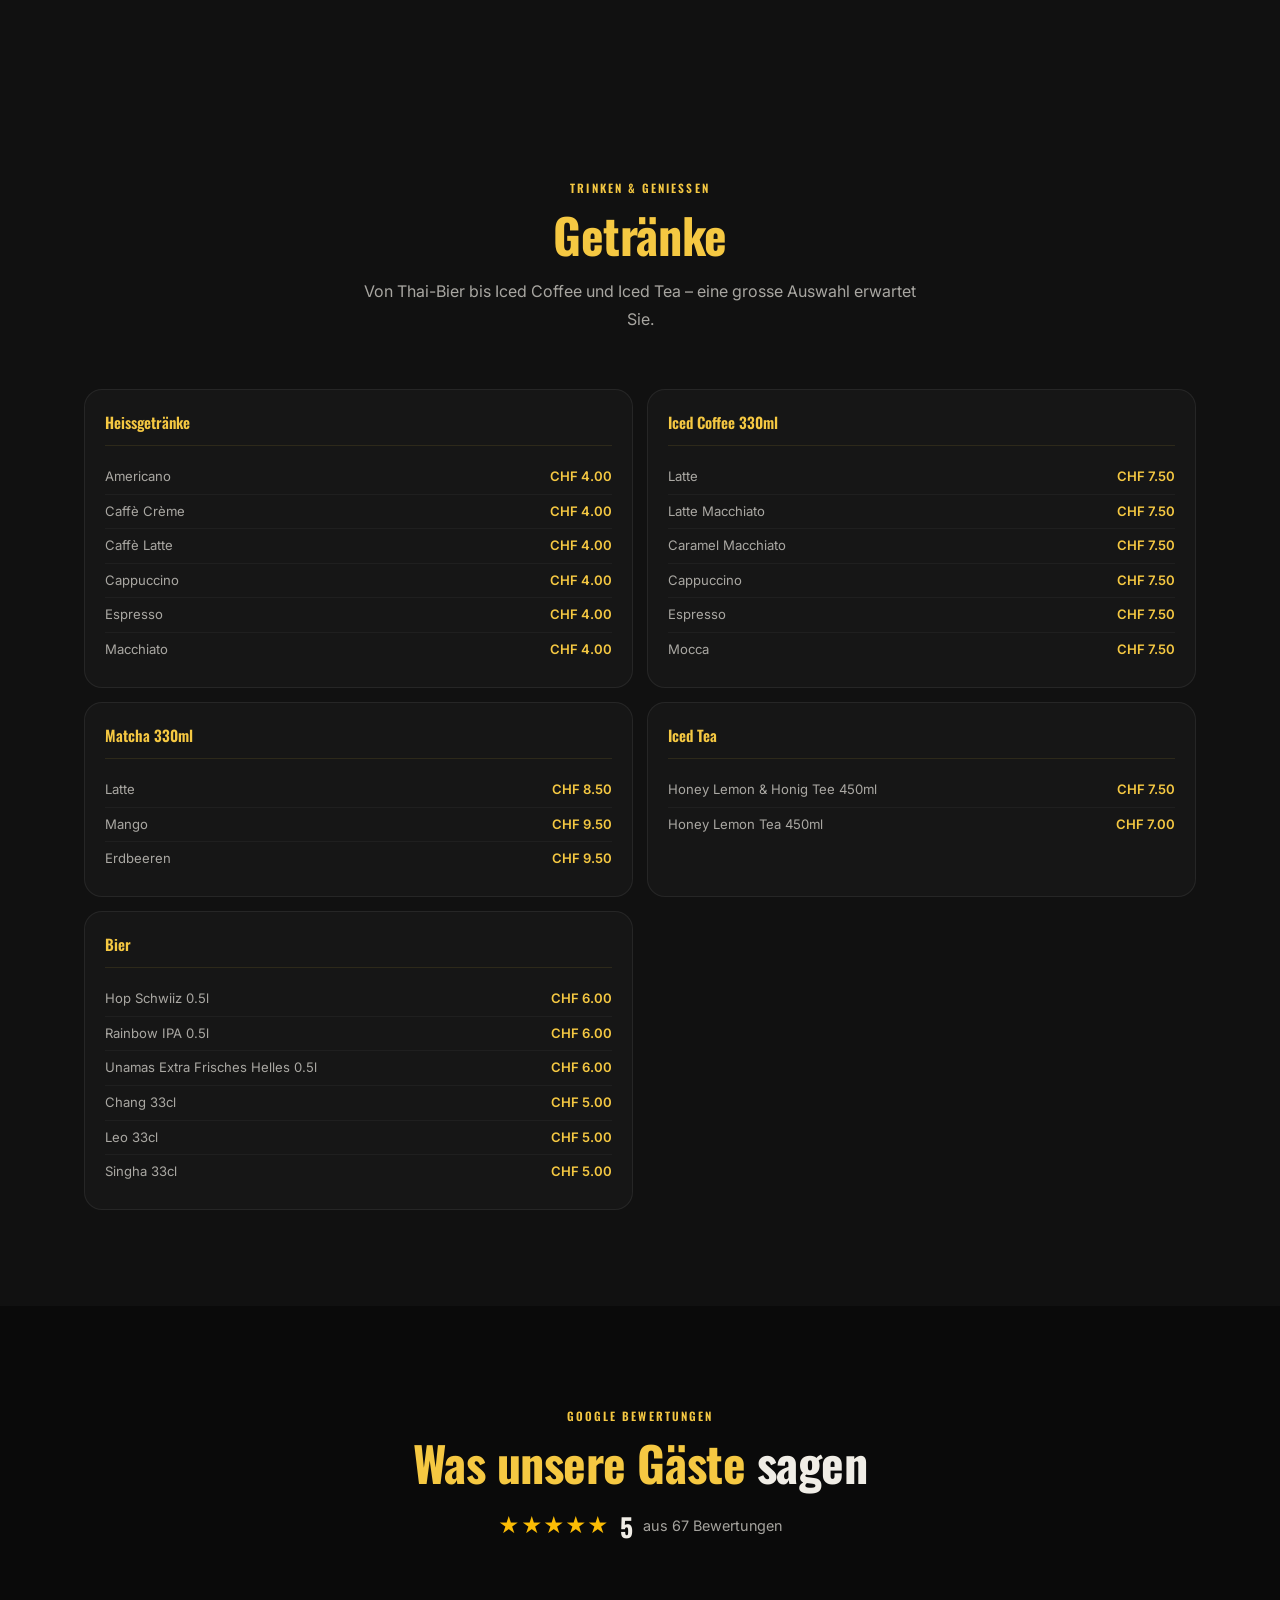
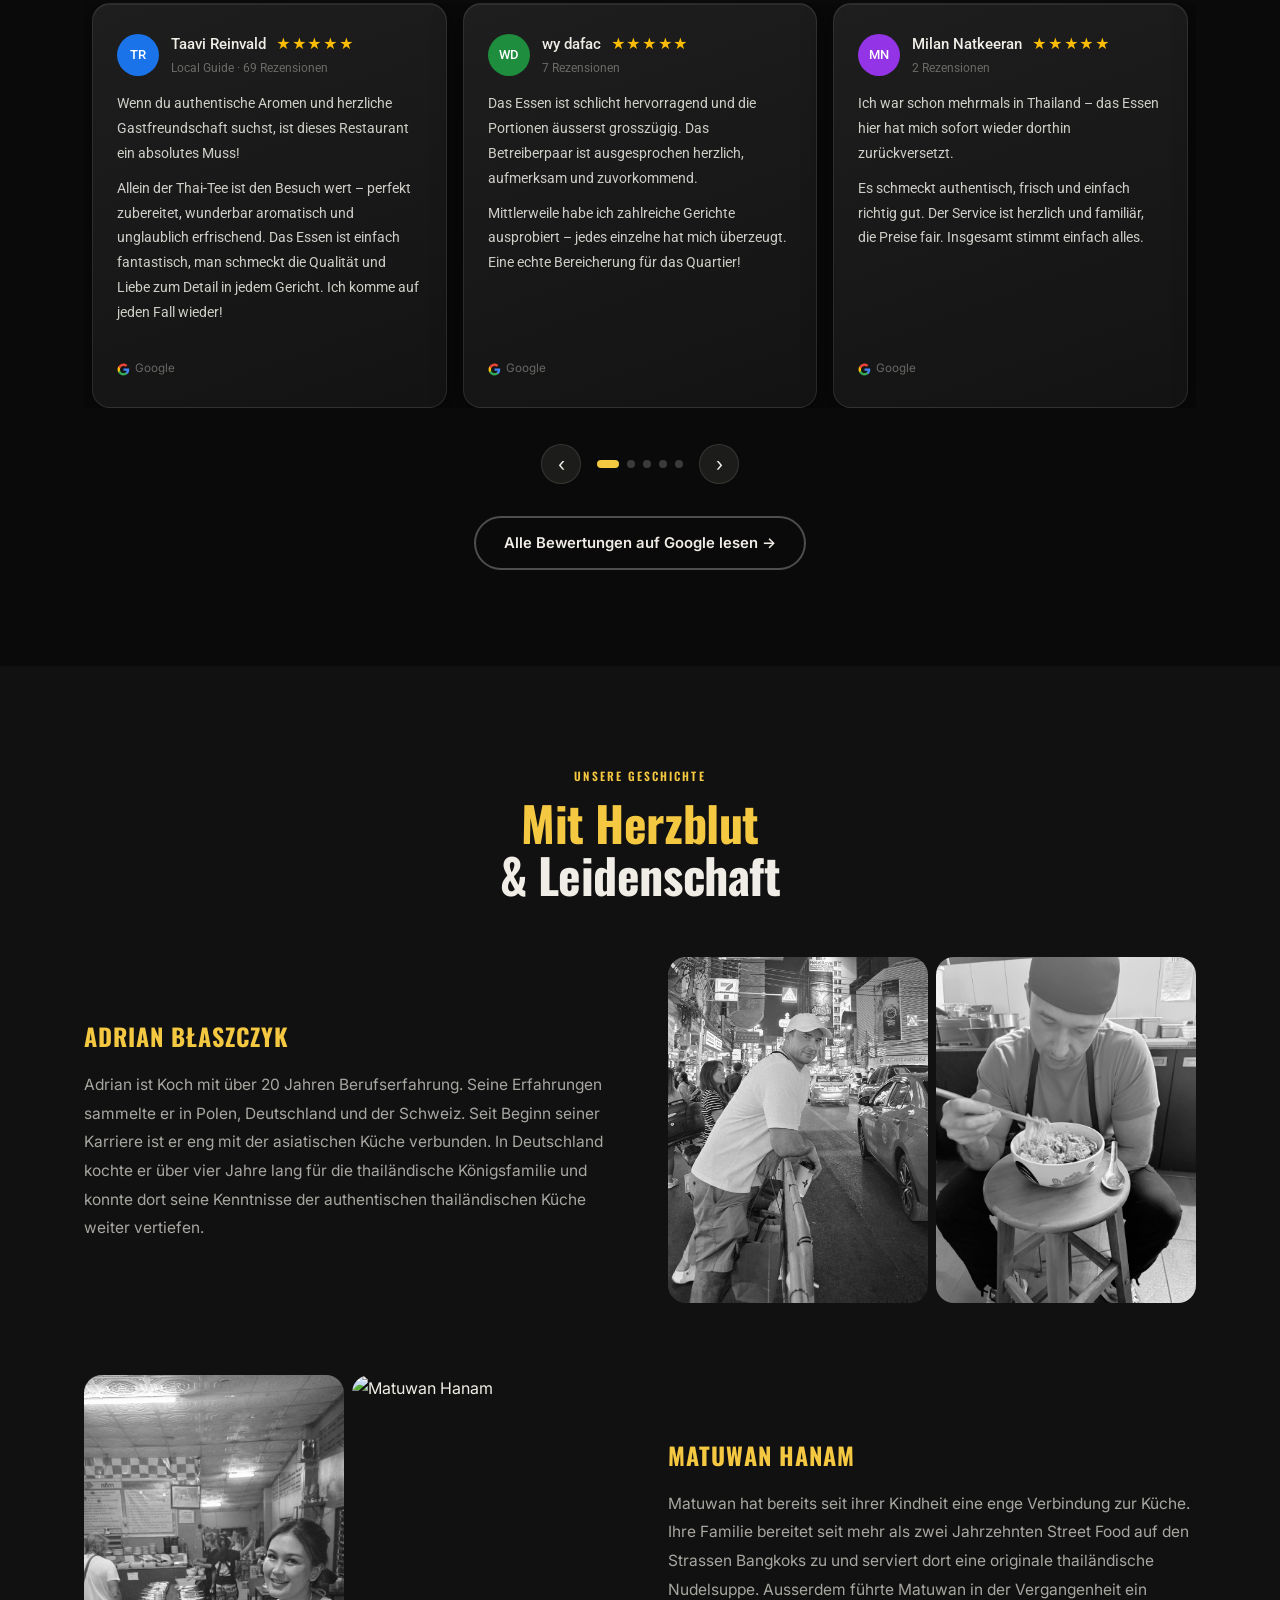
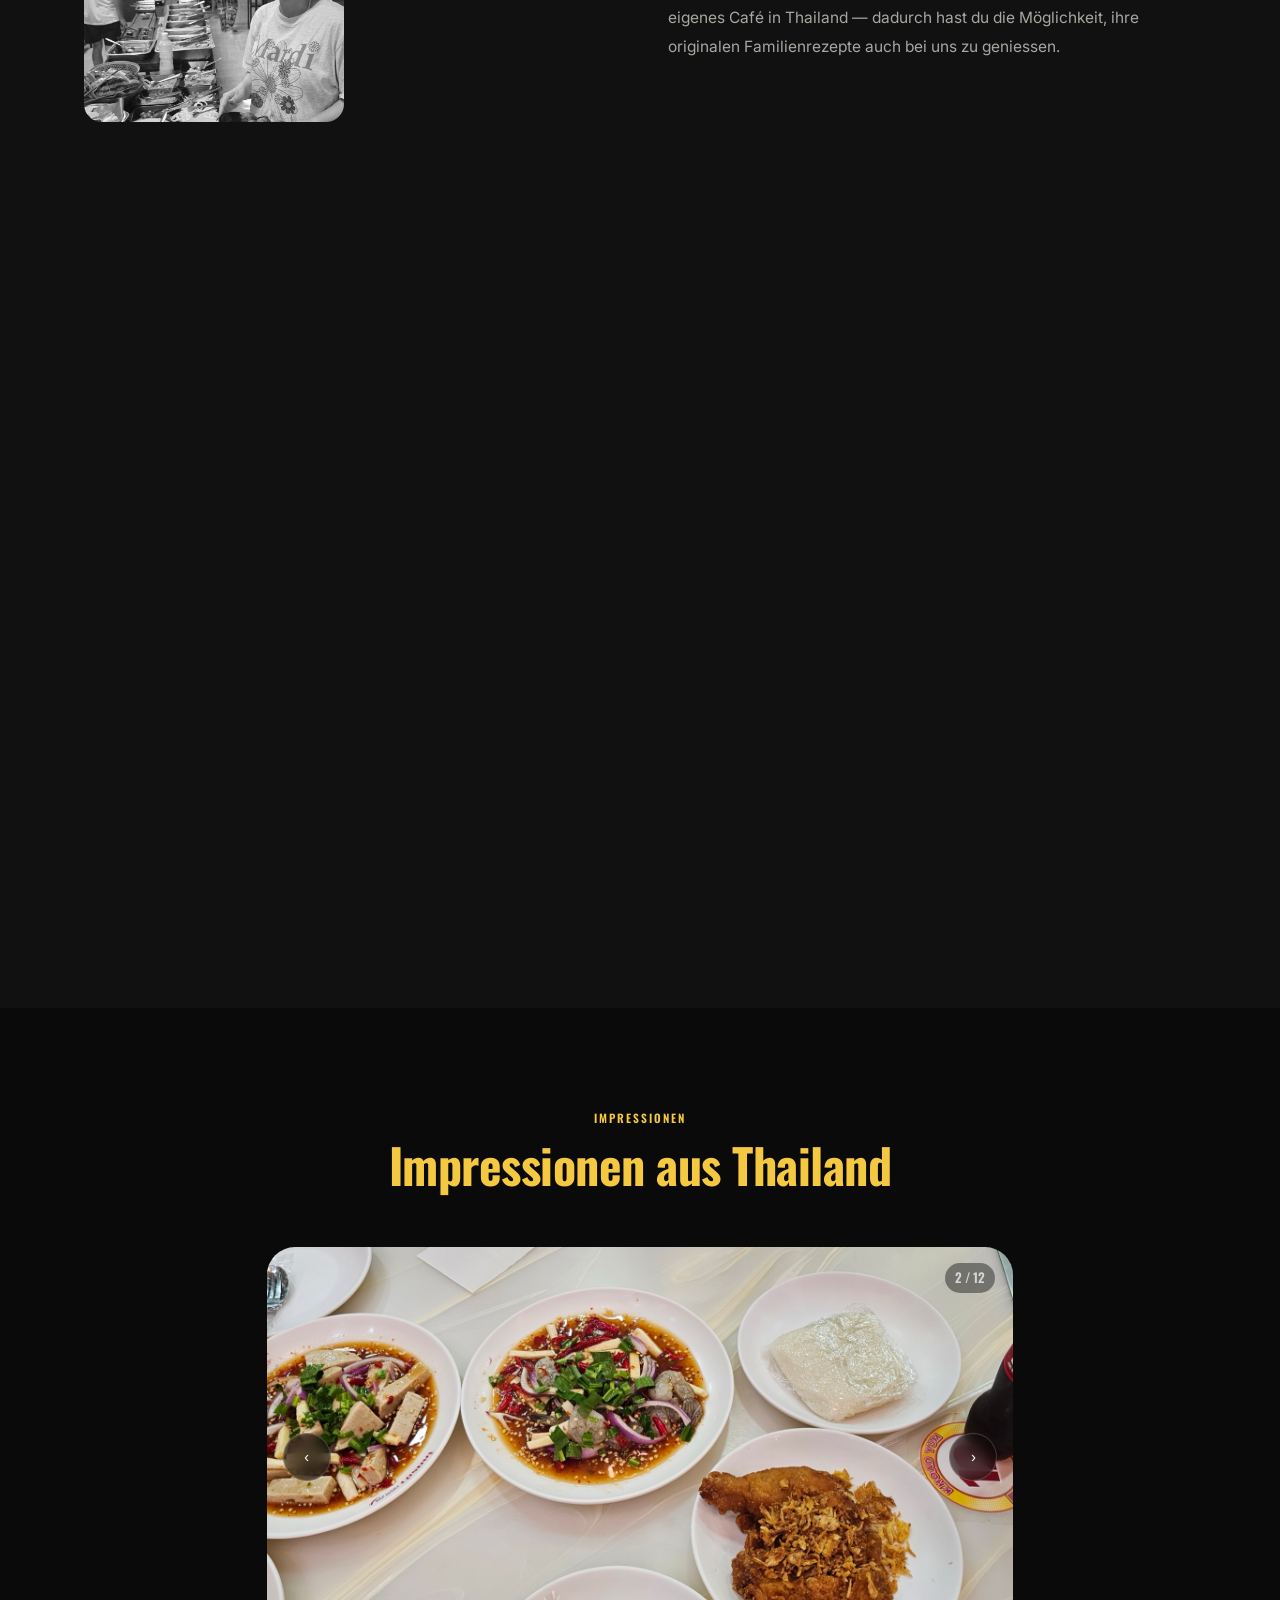
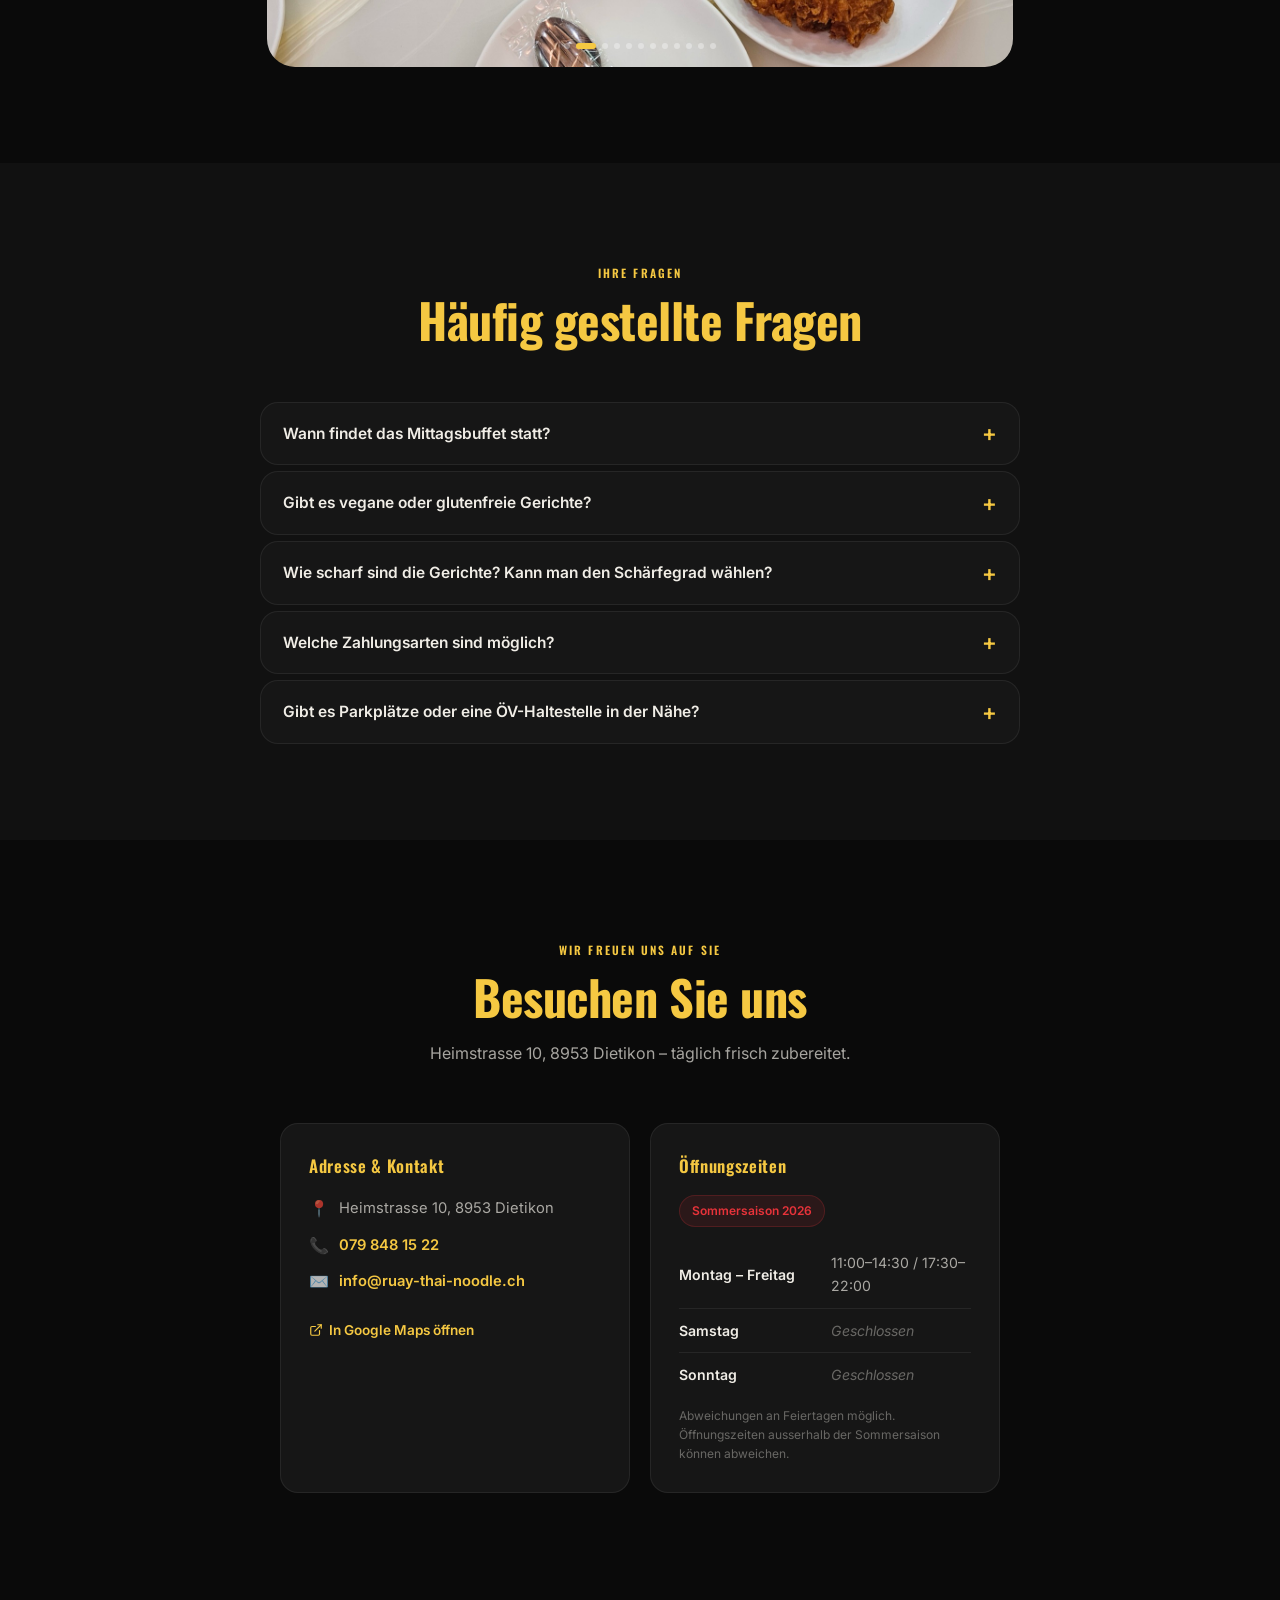
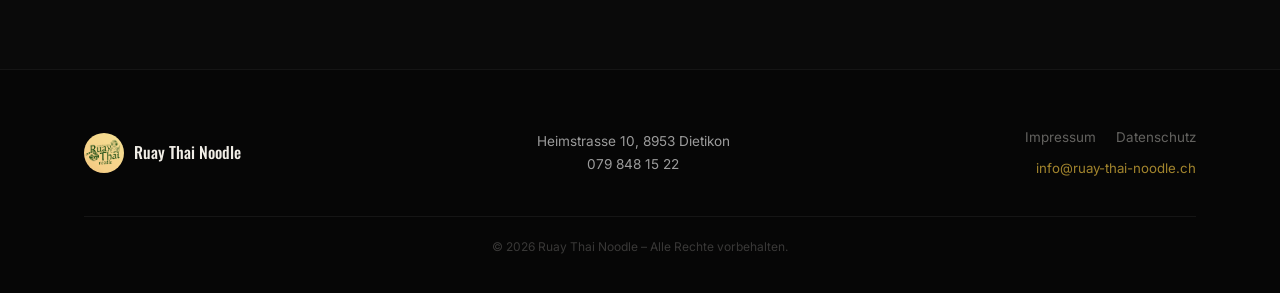
==== commit c5c4278d: "Update drinks: separate Matcha card, update Iced Tea items Co-Authored-By: Claude Sonnet 4.6 <norepl" ====
--- a/index.html
+++ b/index.html
@@ -1600,14 +1600,17 @@
             <div class="drink-row"><span>Cappuccino</span><span>CHF 7.50</span></div>
             <div class="drink-row"><span>Espresso</span><span>CHF 7.50</span></div>
             <div class="drink-row"><span>Mocca</span><span>CHF 7.50</span></div>
-            <div class="drink-row"><span>Matcha Latte</span><span>CHF 8.50</span></div>
+          </div>
+          <div class="drink-card">
+            <div class="drink-card-title">Matcha 330ml</div>
+            <div class="drink-row"><span>Latte</span><span>CHF 8.50</span></div>
+            <div class="drink-row"><span>Mango</span><span>CHF 9.50</span></div>
+            <div class="drink-row"><span>Erdbeeren</span><span>CHF 9.50</span></div>
           </div>
           <div class="drink-card">
             <div class="drink-card-title">Iced Tea</div>
-            <div class="drink-row"><span>Honey Mango 330ml</span><span>CHF 9.50</span></div>
-            <div class="drink-row"><span>Honey Lemon Tea 330ml</span><span>CHF 9.50</span></div>
-            <div class="drink-row"><span>Lemon &amp; Honig Tee 450ml</span><span>CHF 7.50</span></div>
-            <div class="drink-row"><span>Erdbeere Lemon Tea 450ml</span><span>CHF 7.00</span></div>
+            <div class="drink-row"><span>Honey Lemon &amp; Honig Tee 450ml</span><span>CHF 7.50</span></div>
+            <div class="drink-row"><span>Honey Lemon Tea 450ml</span><span>CHF 7.00</span></div>
           </div>
           <div class="drink-card">
             <div class="drink-card-title">Bier</div>
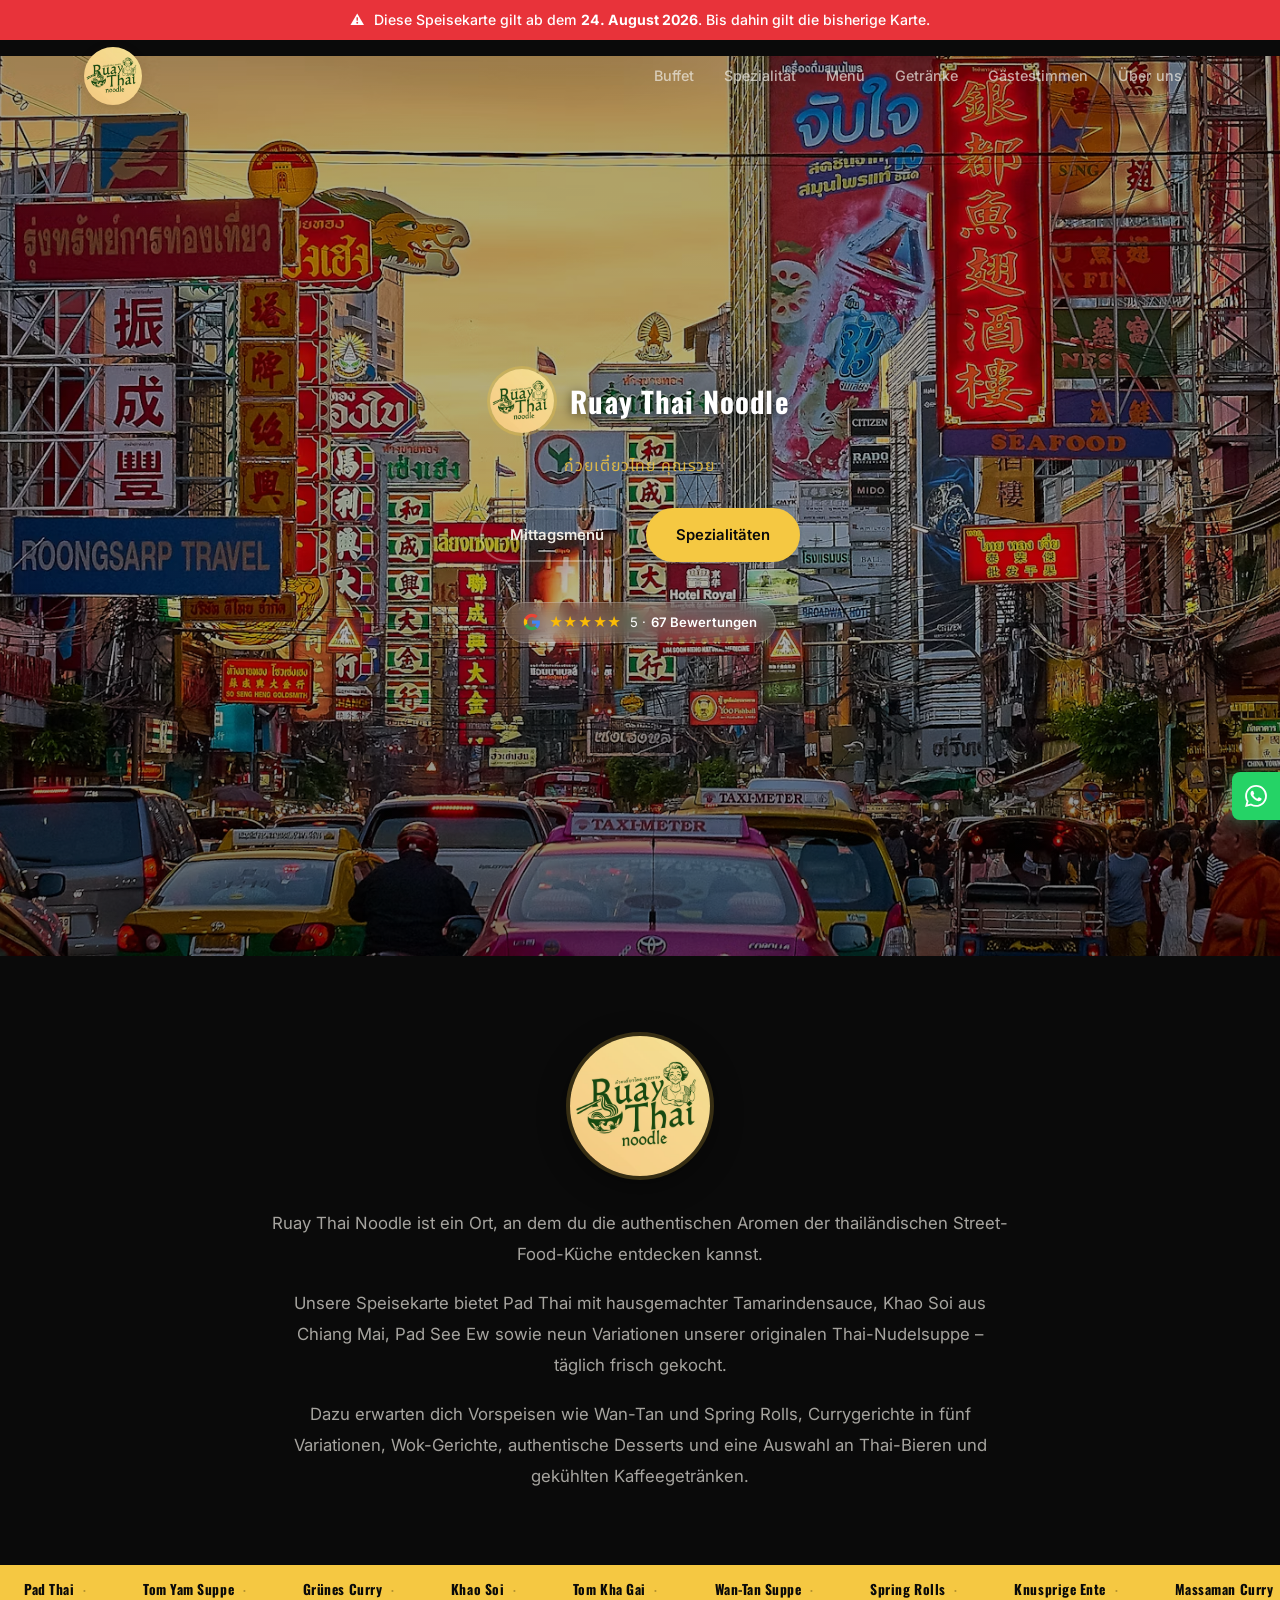
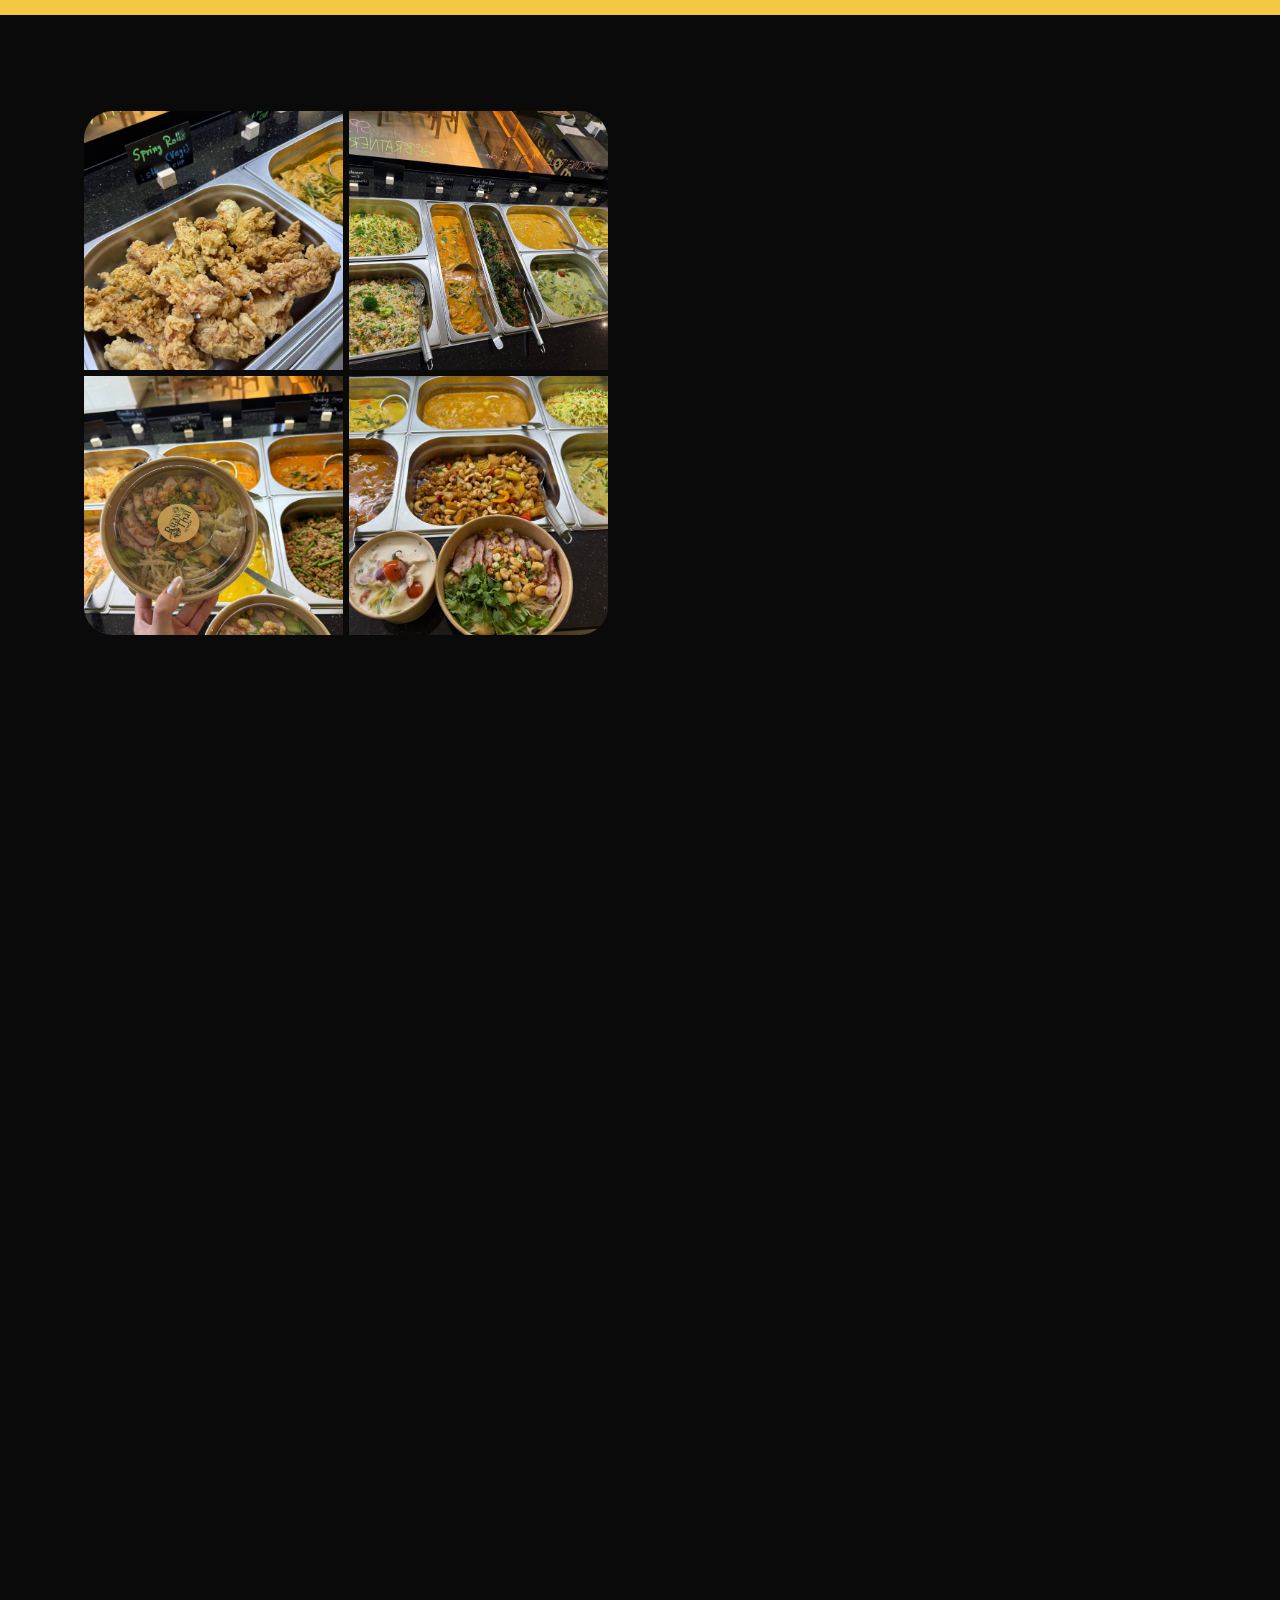
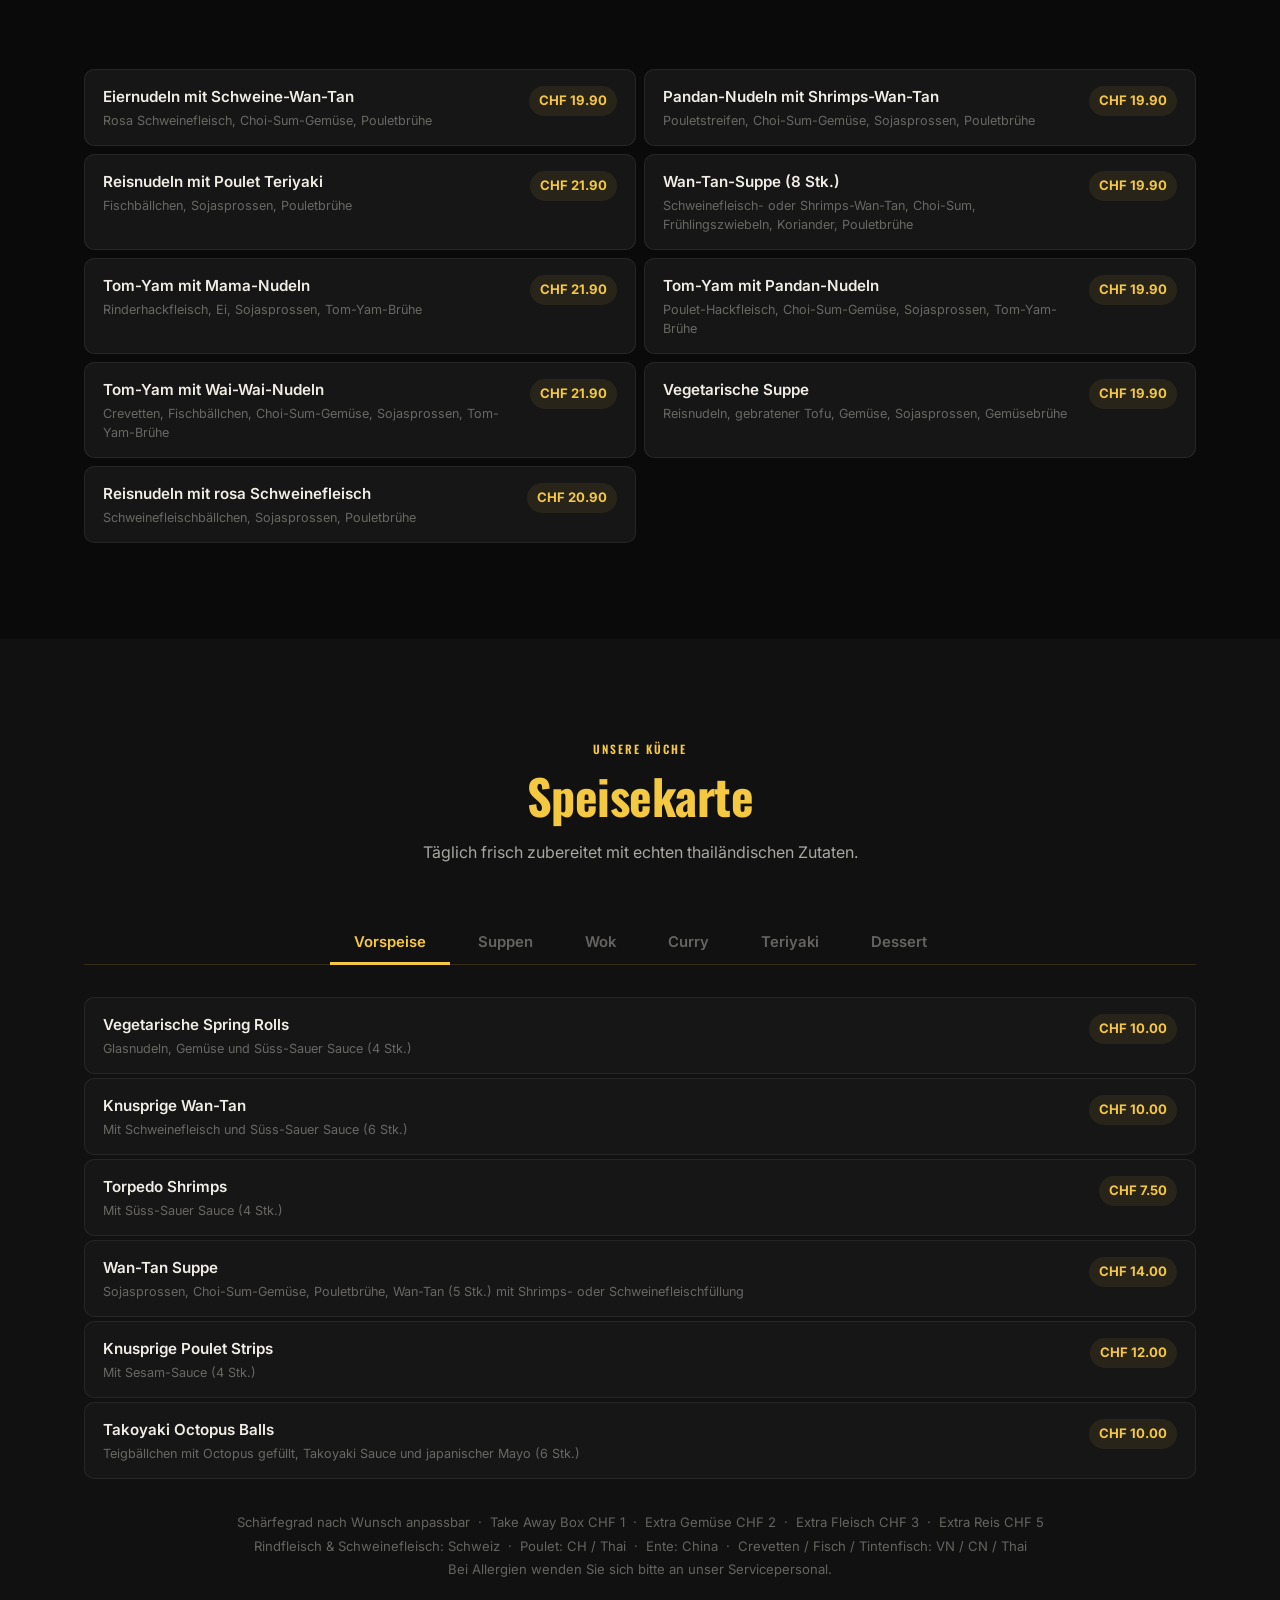
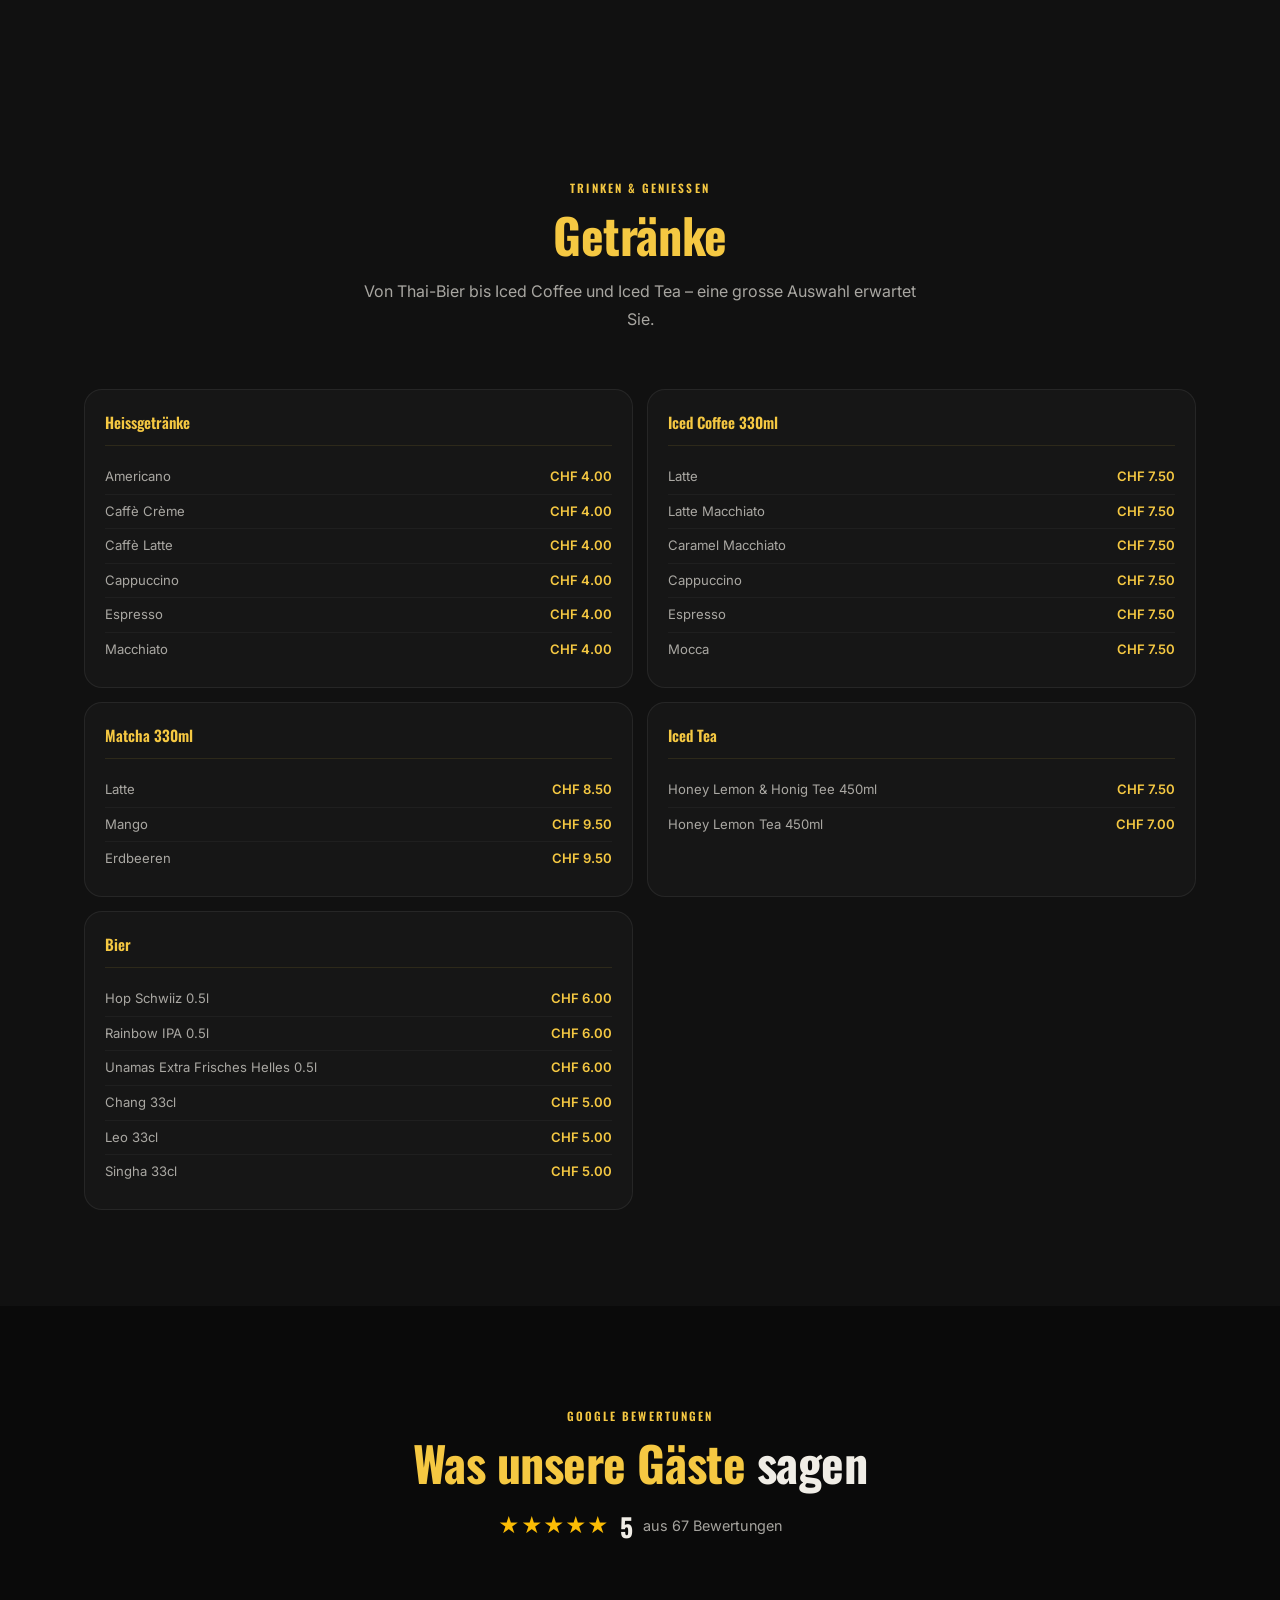
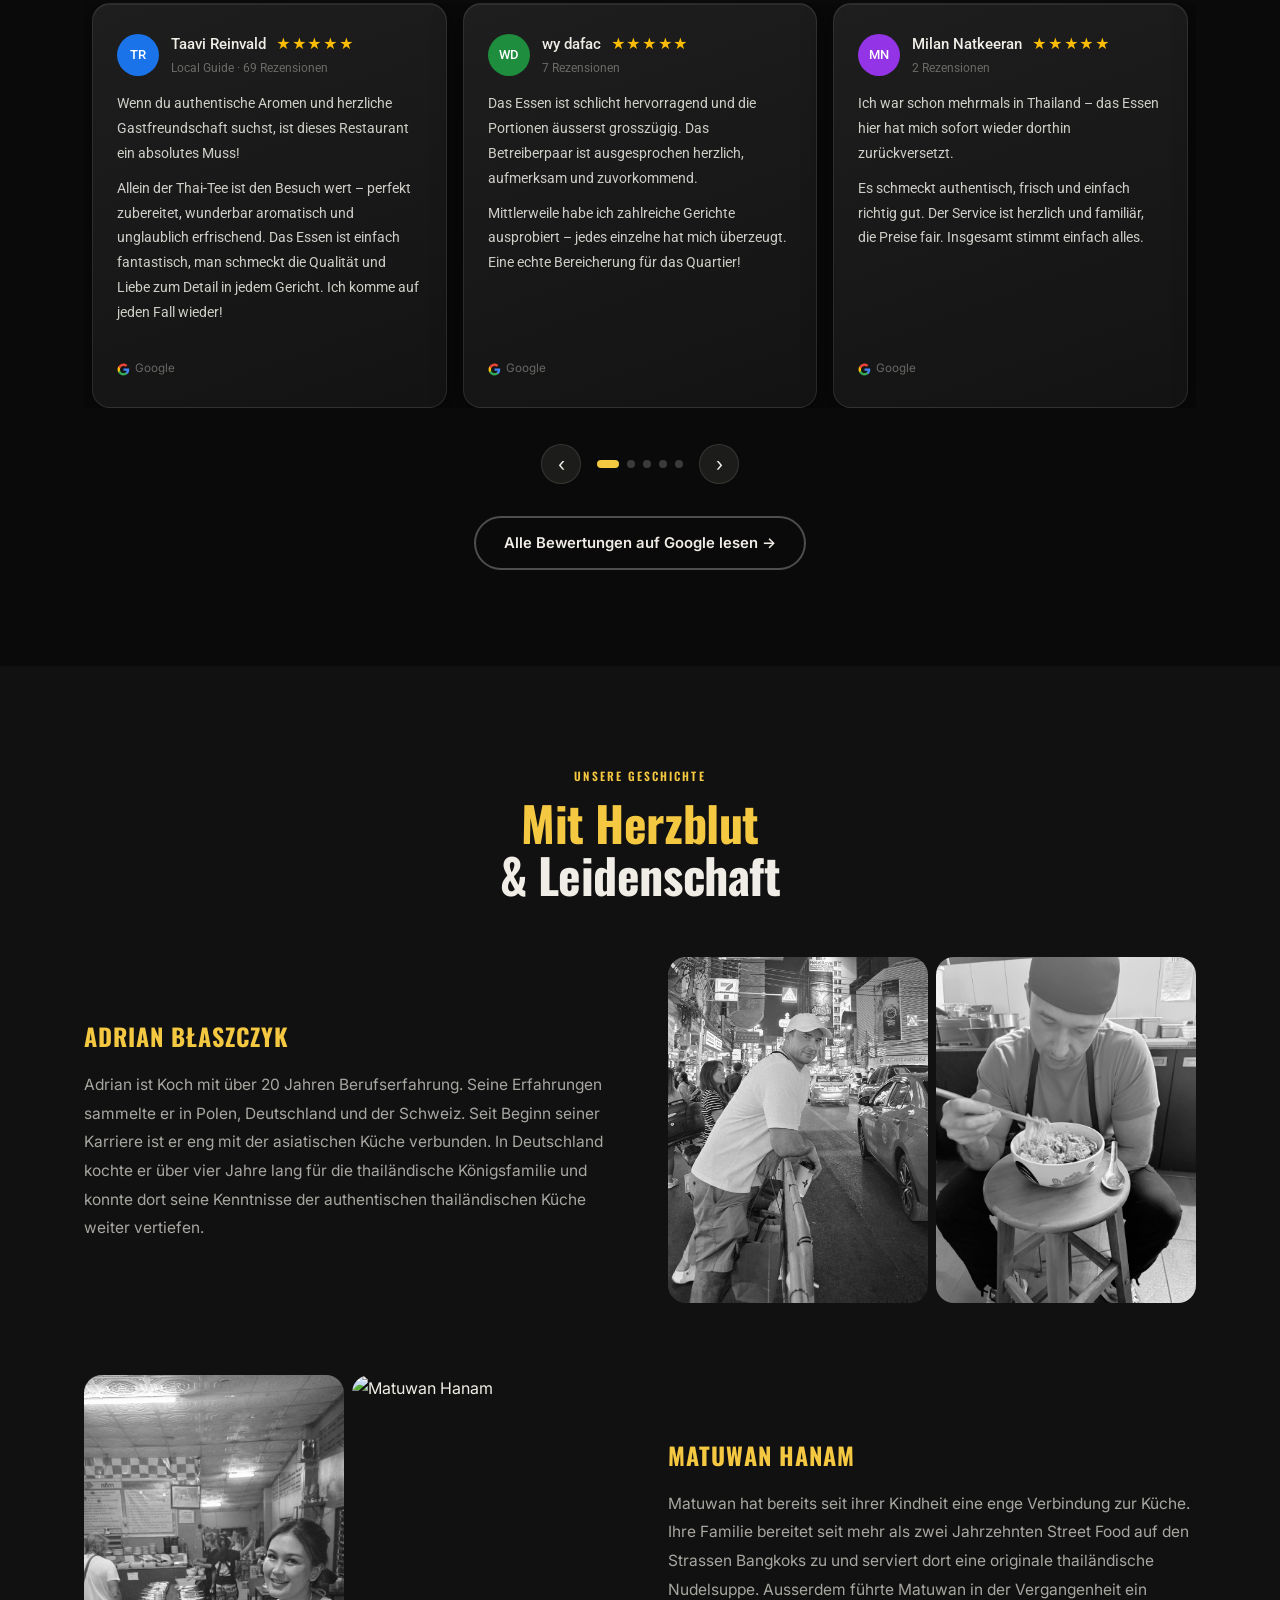
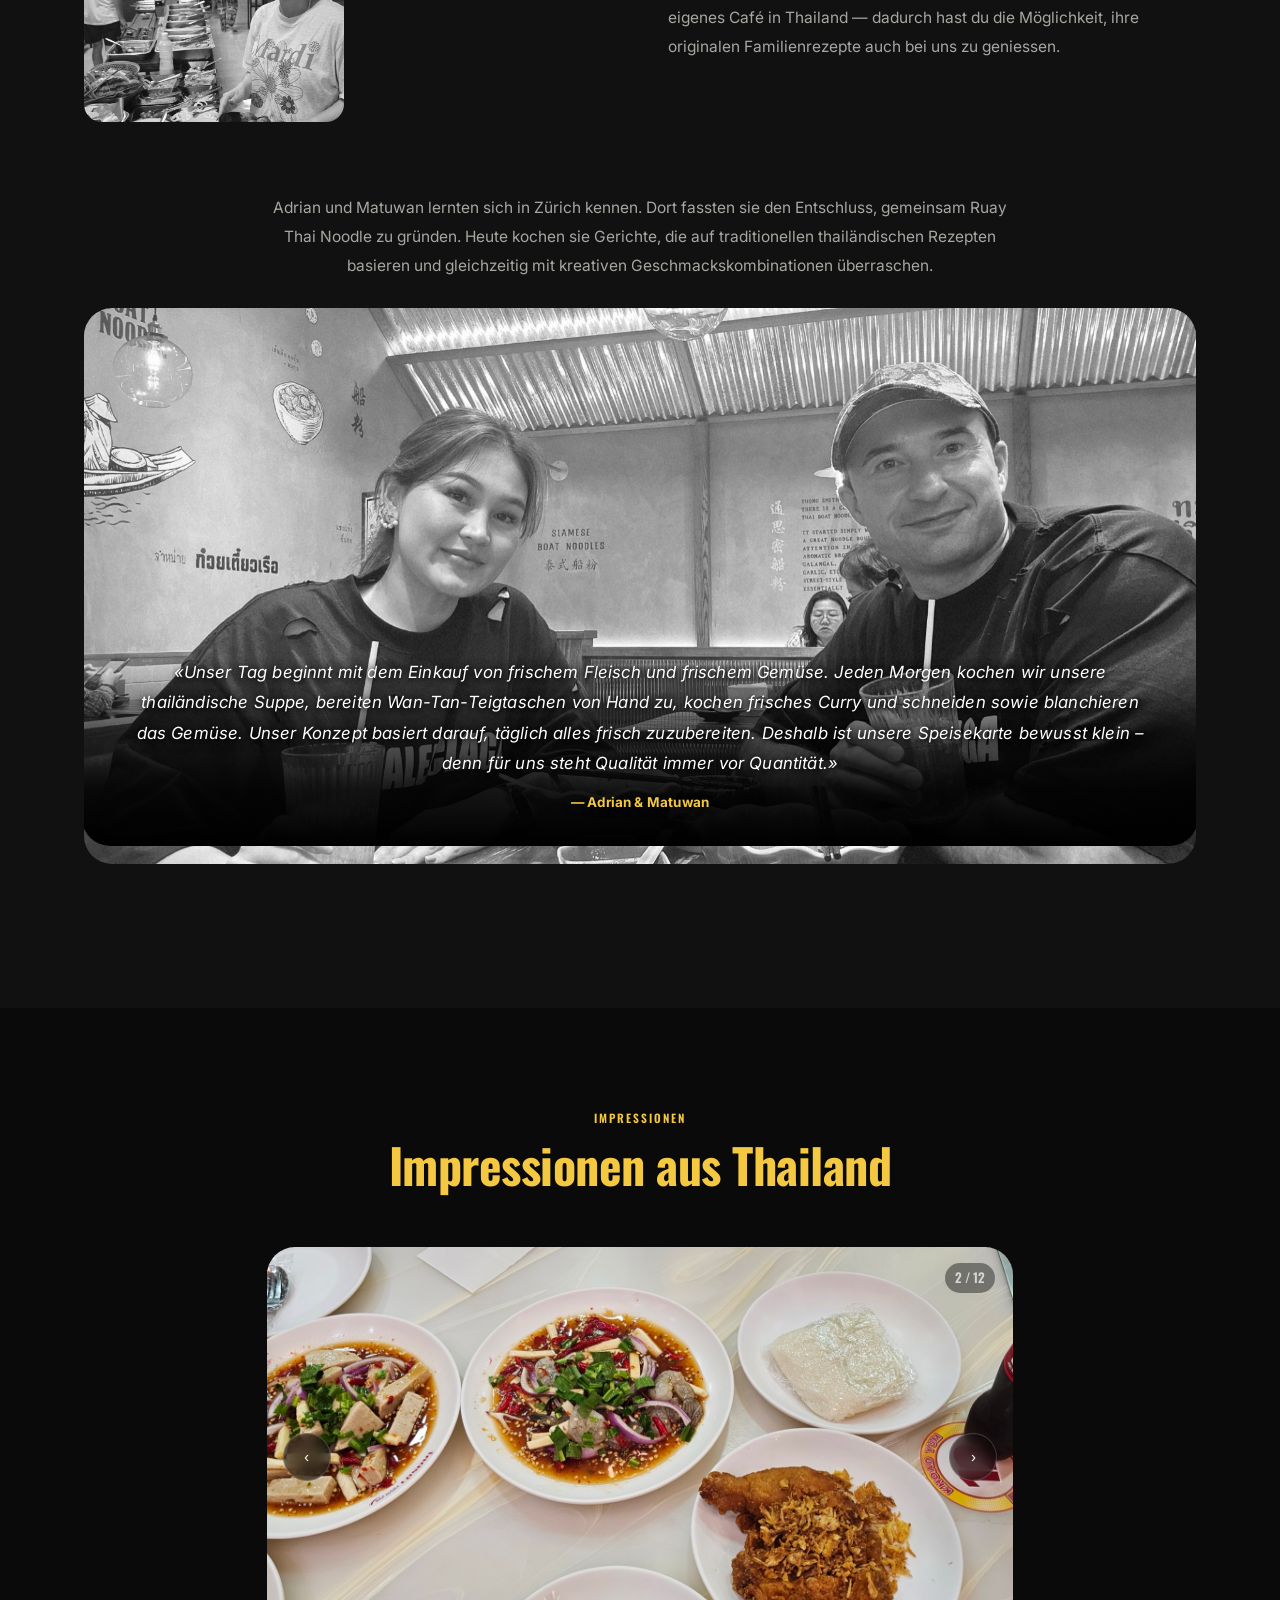
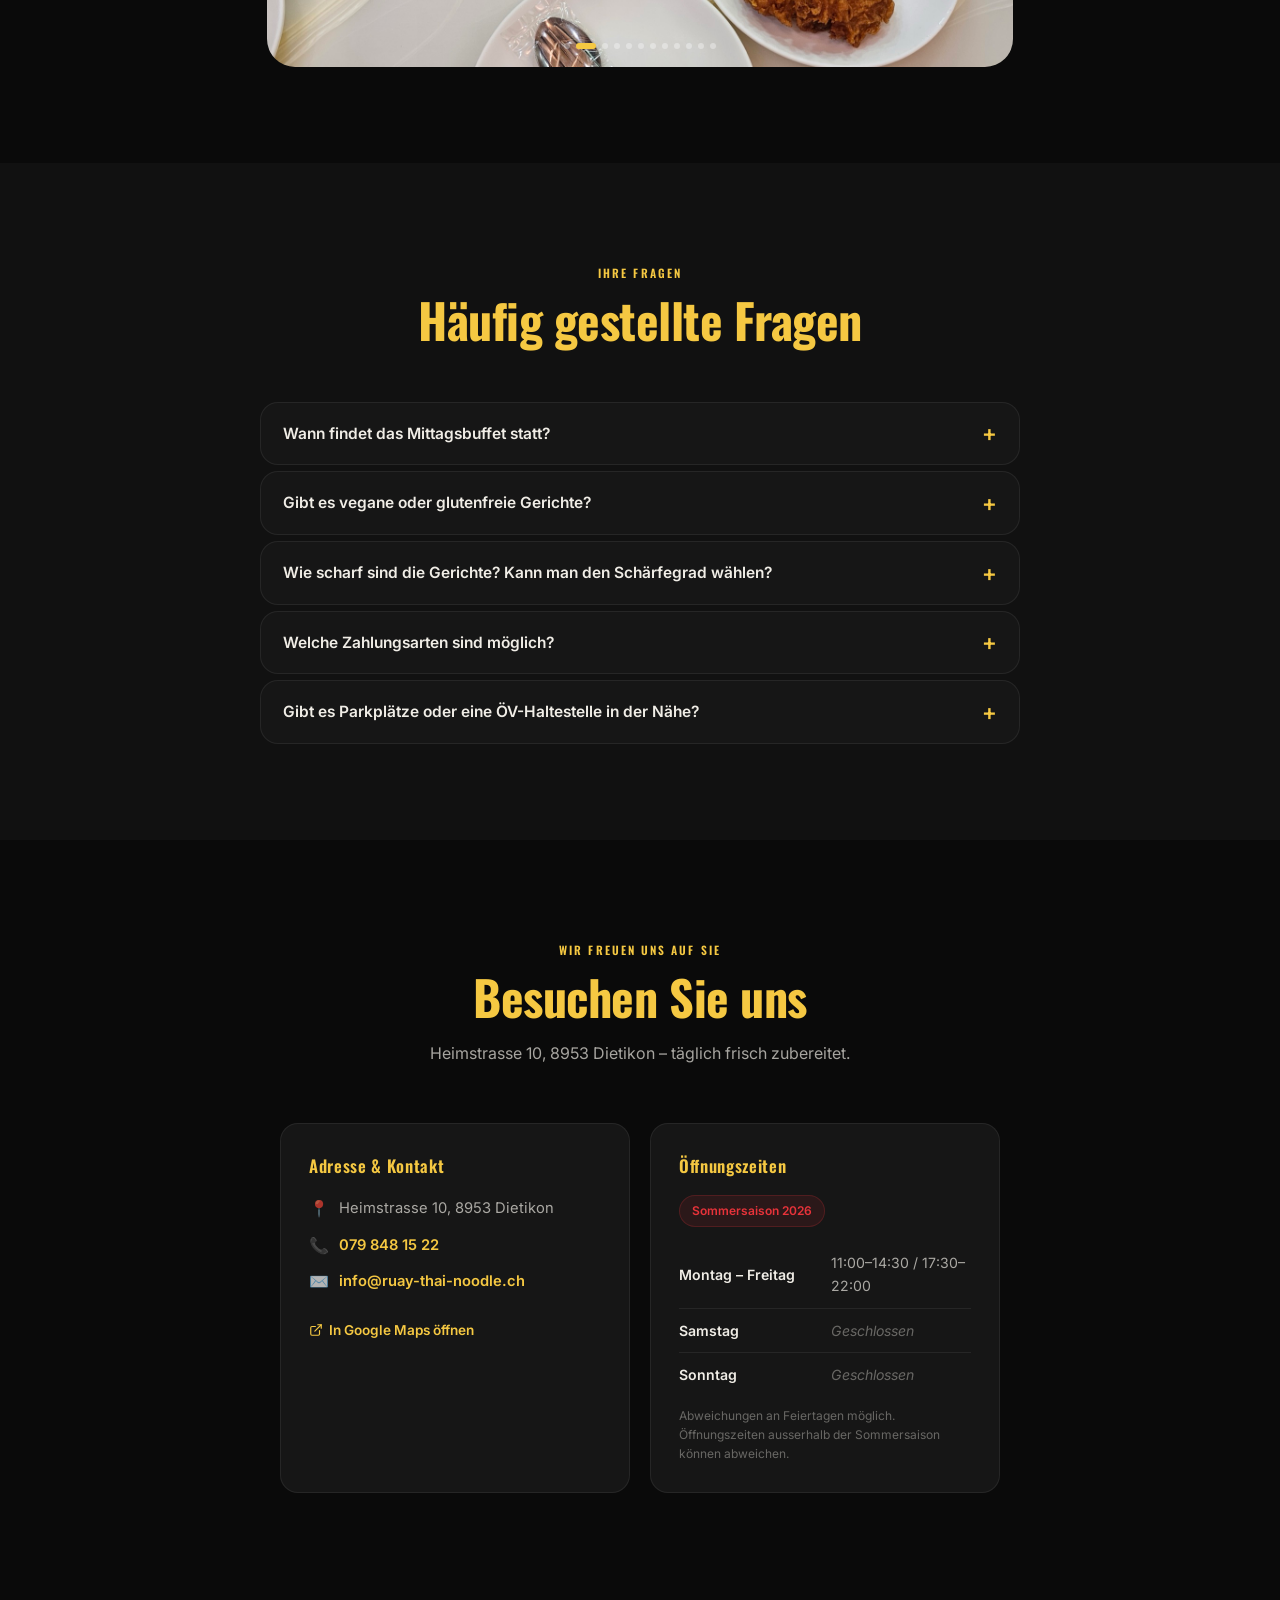
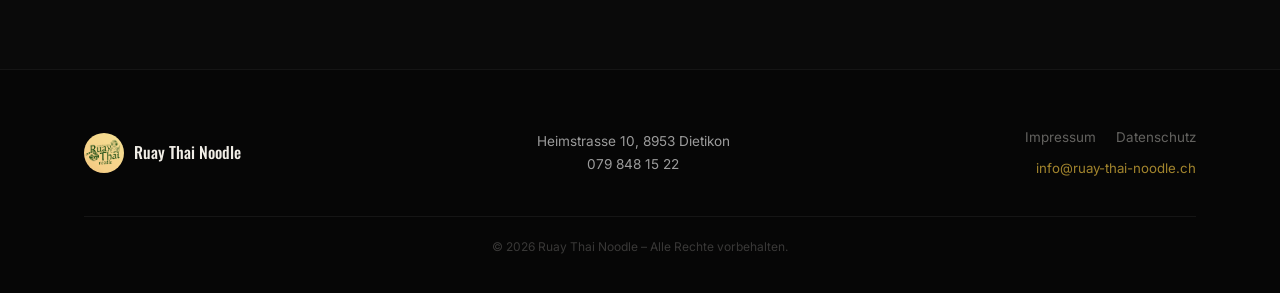
==== commit 6b3521c6: "Fix disclaimer wording: 'ab dem'" ====
--- a/index.html
+++ b/index.html
@@ -960,7 +960,7 @@
 
   <div class="site-disclaimer" role="alert">
     <span>⚠</span>
-    <span>Diese Speisekarte gilt ab <strong>24. August 2026</strong>. Bis dahin gilt die bisherige Karte.</span>
+    <span>Diese Speisekarte gilt ab dem <strong>24. August 2026</strong>. Bis dahin gilt die bisherige Karte.</span>
   </div>
 
   <!-- ════════════════════════════════
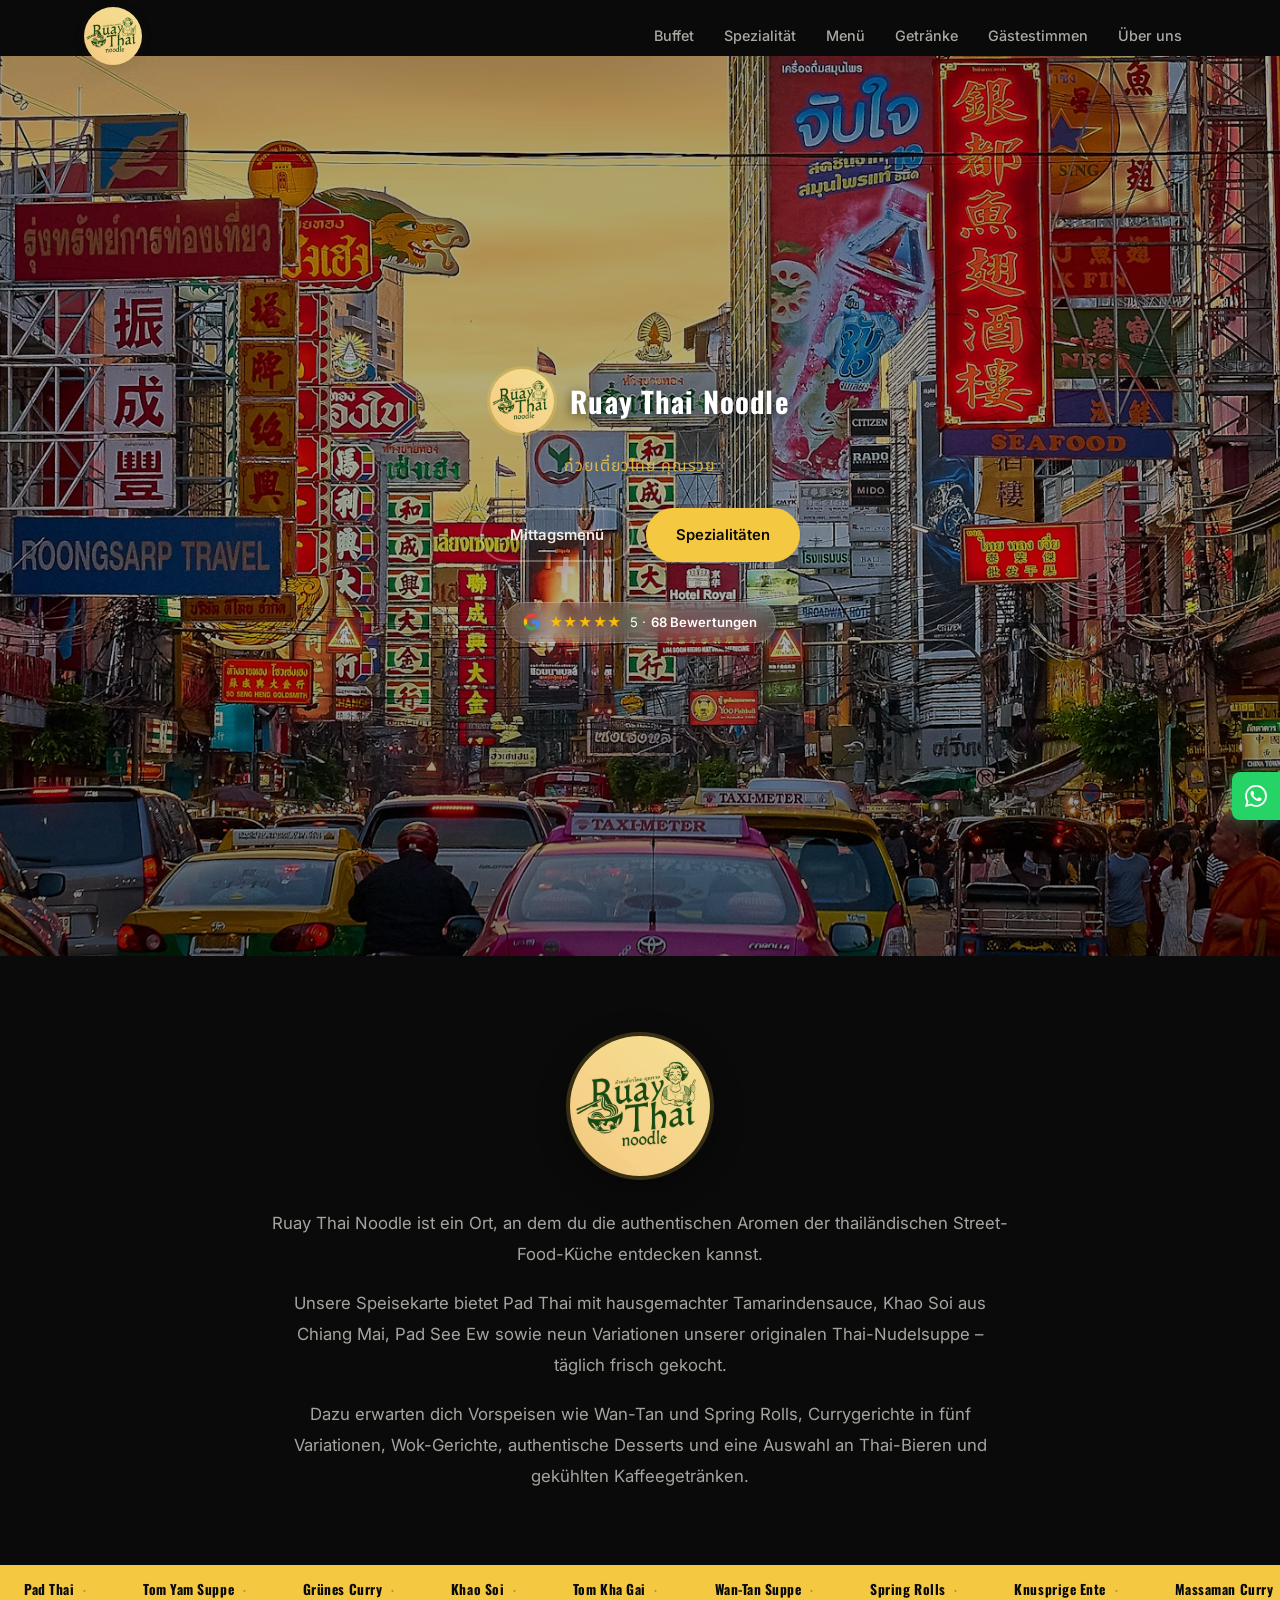
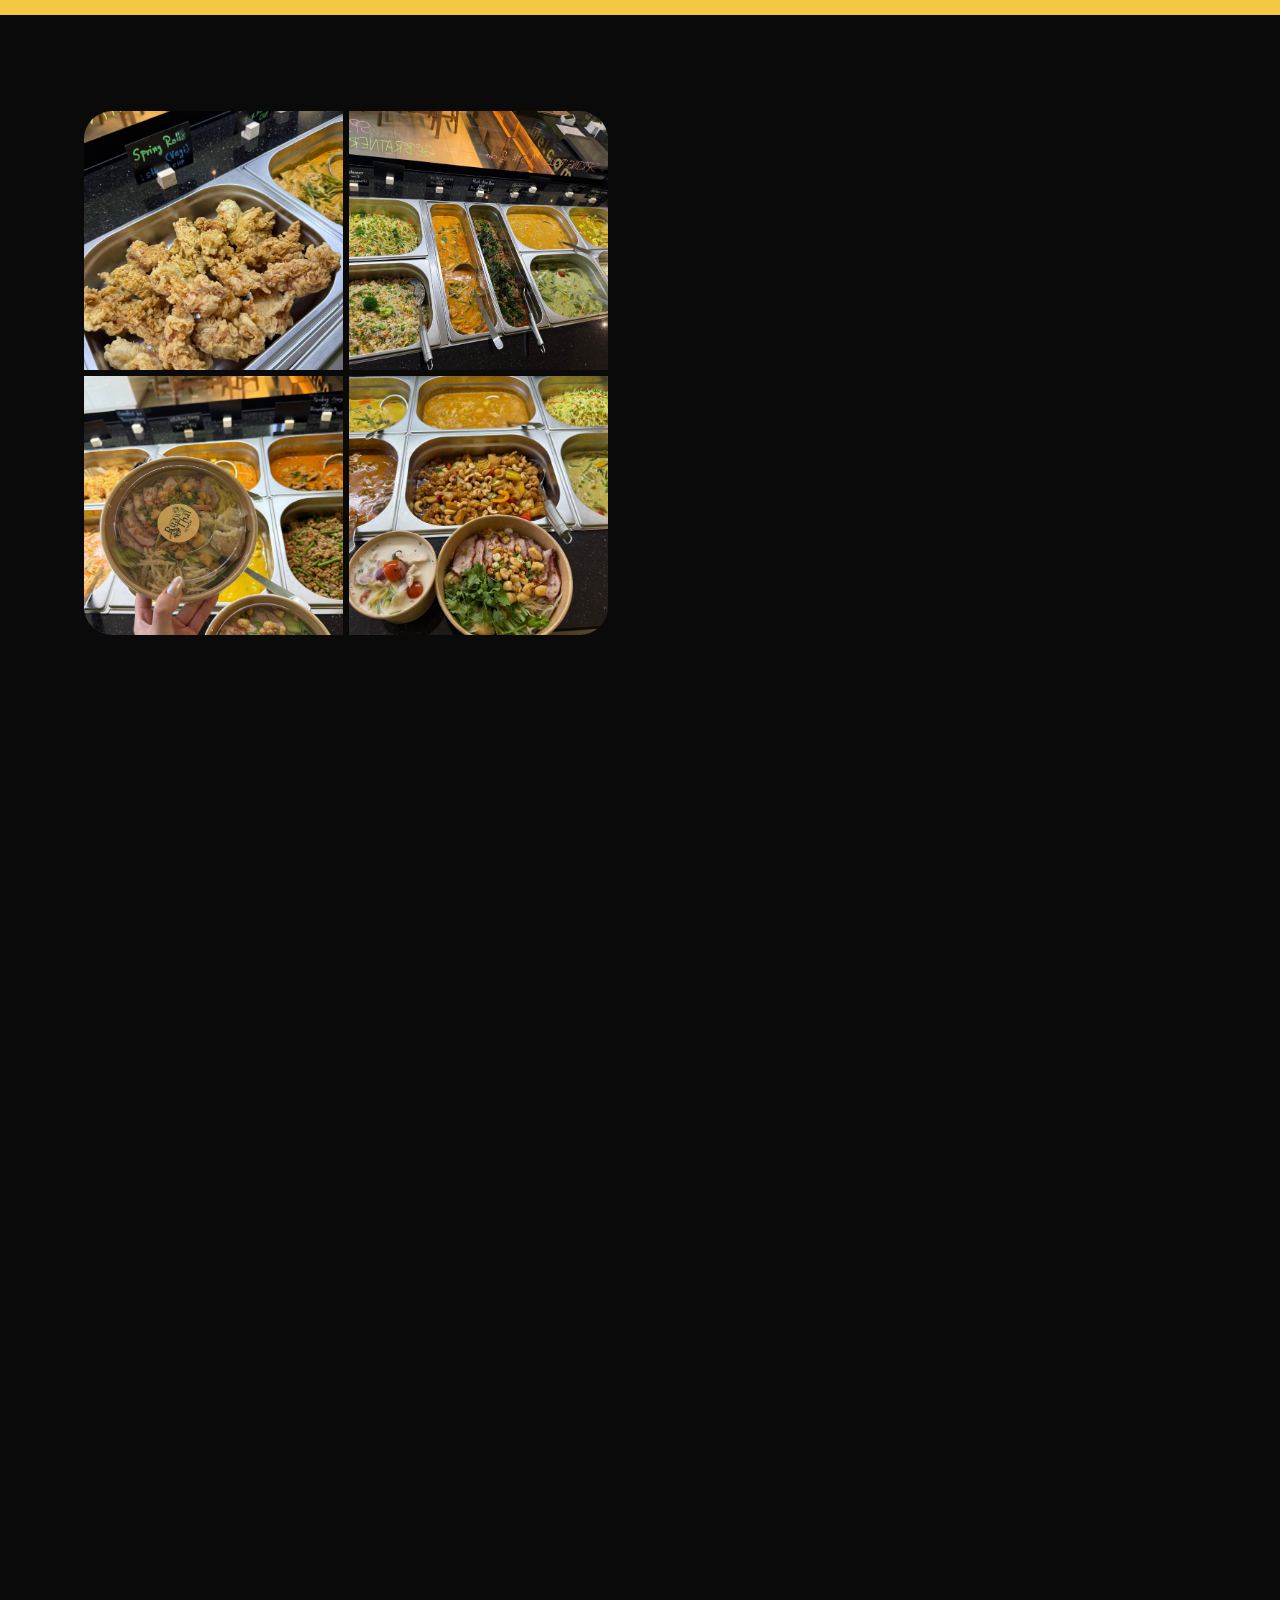
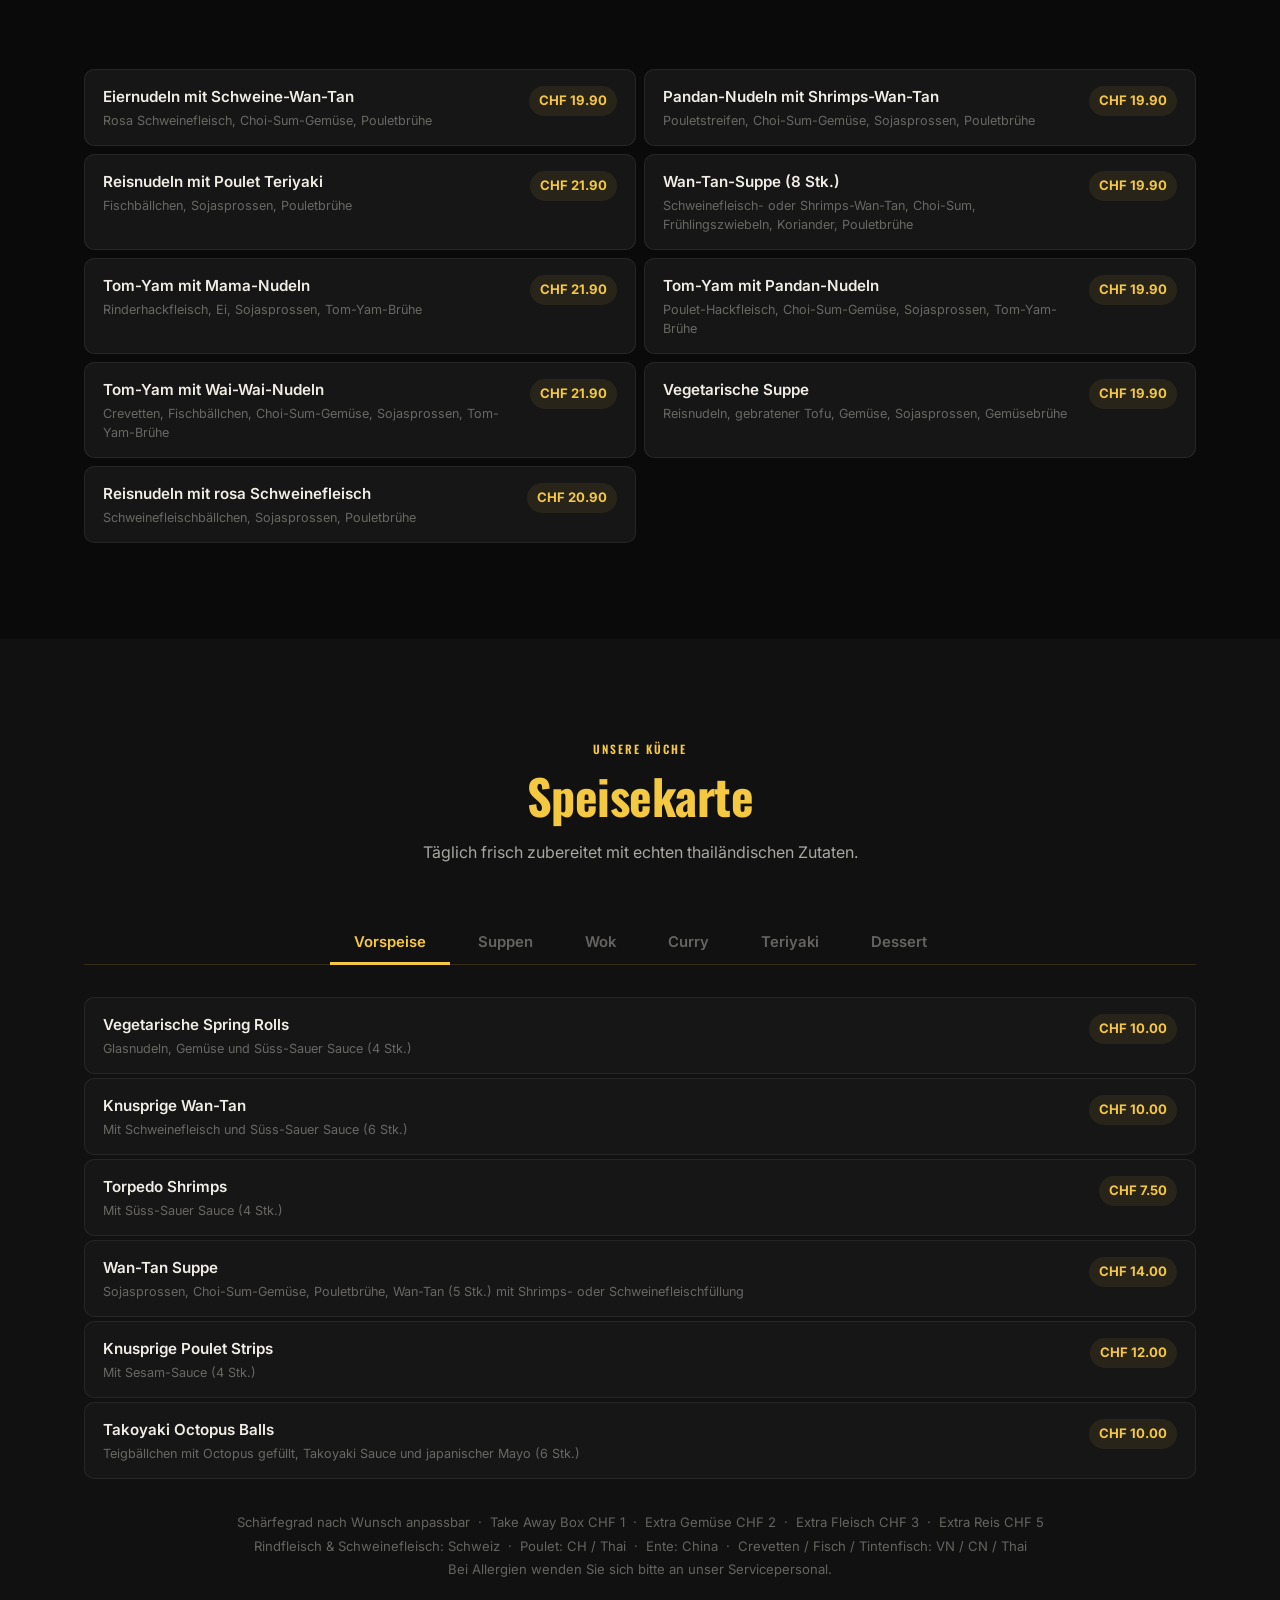
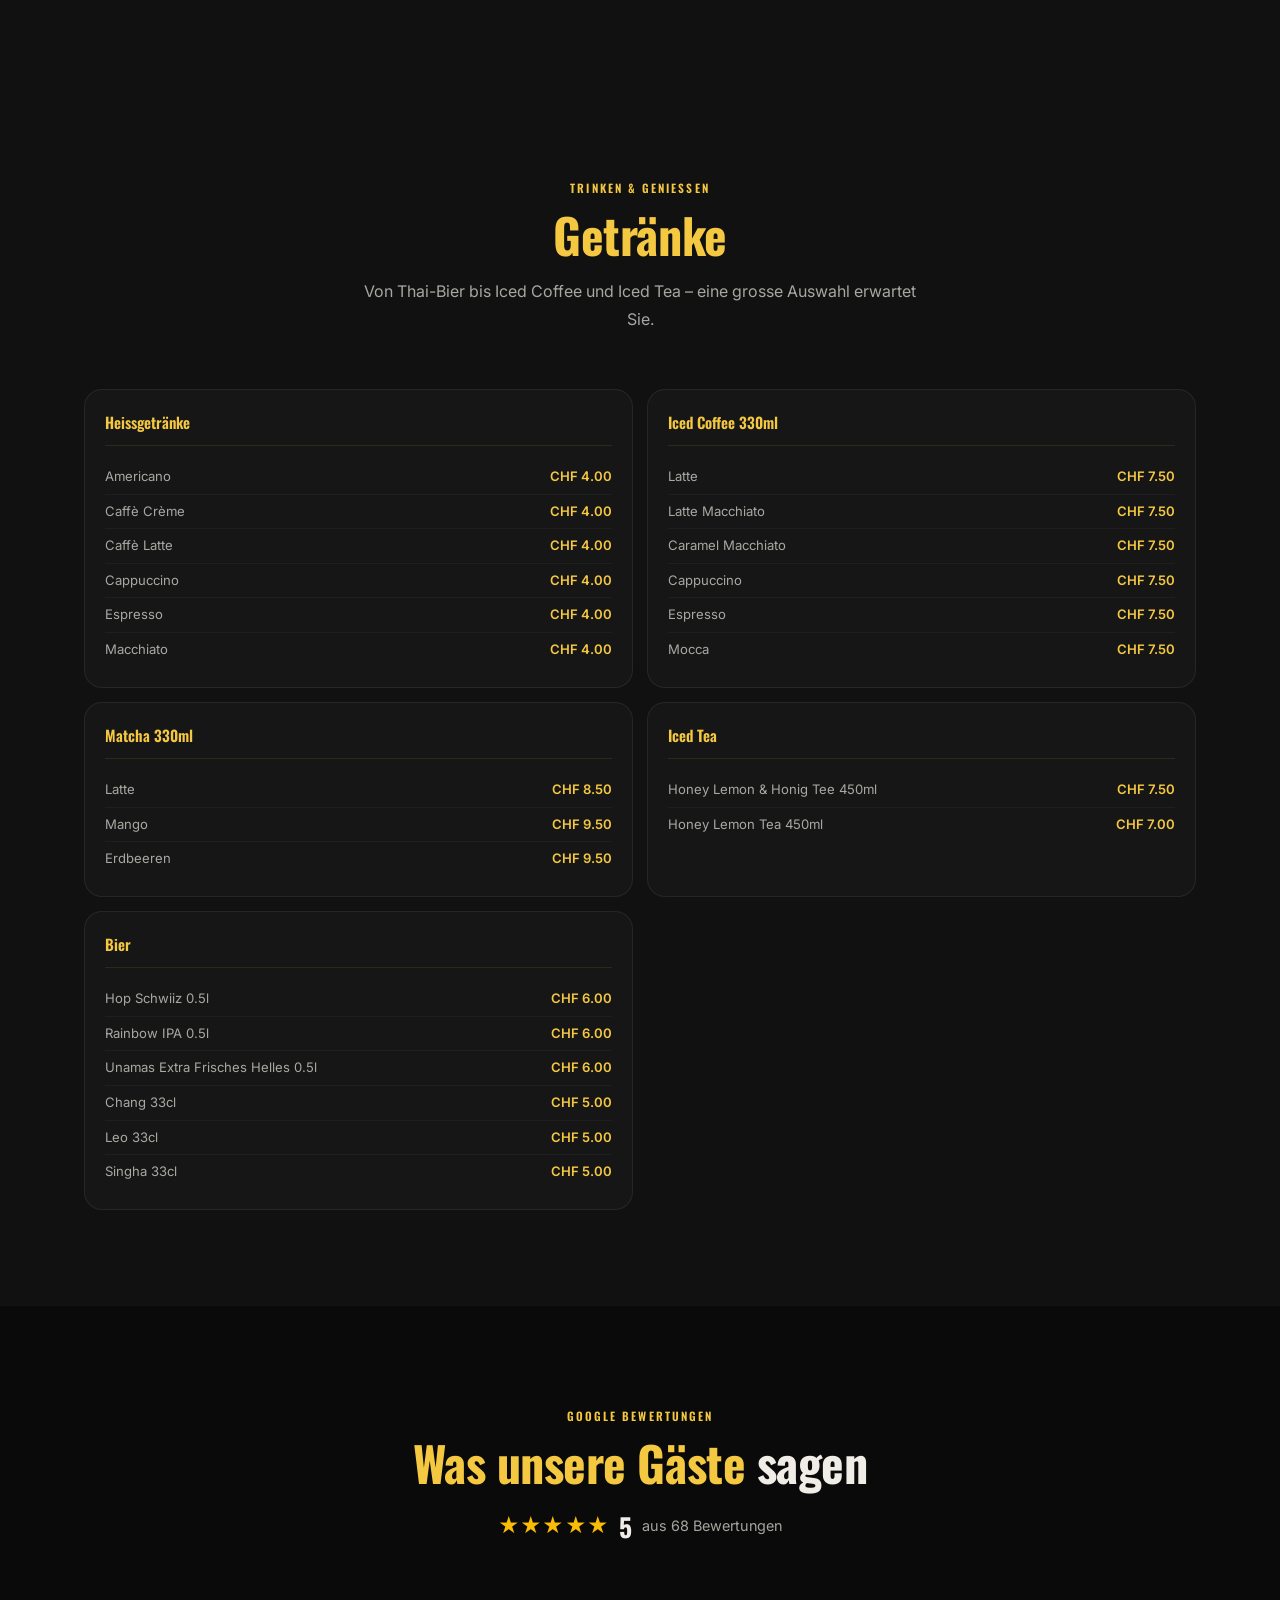
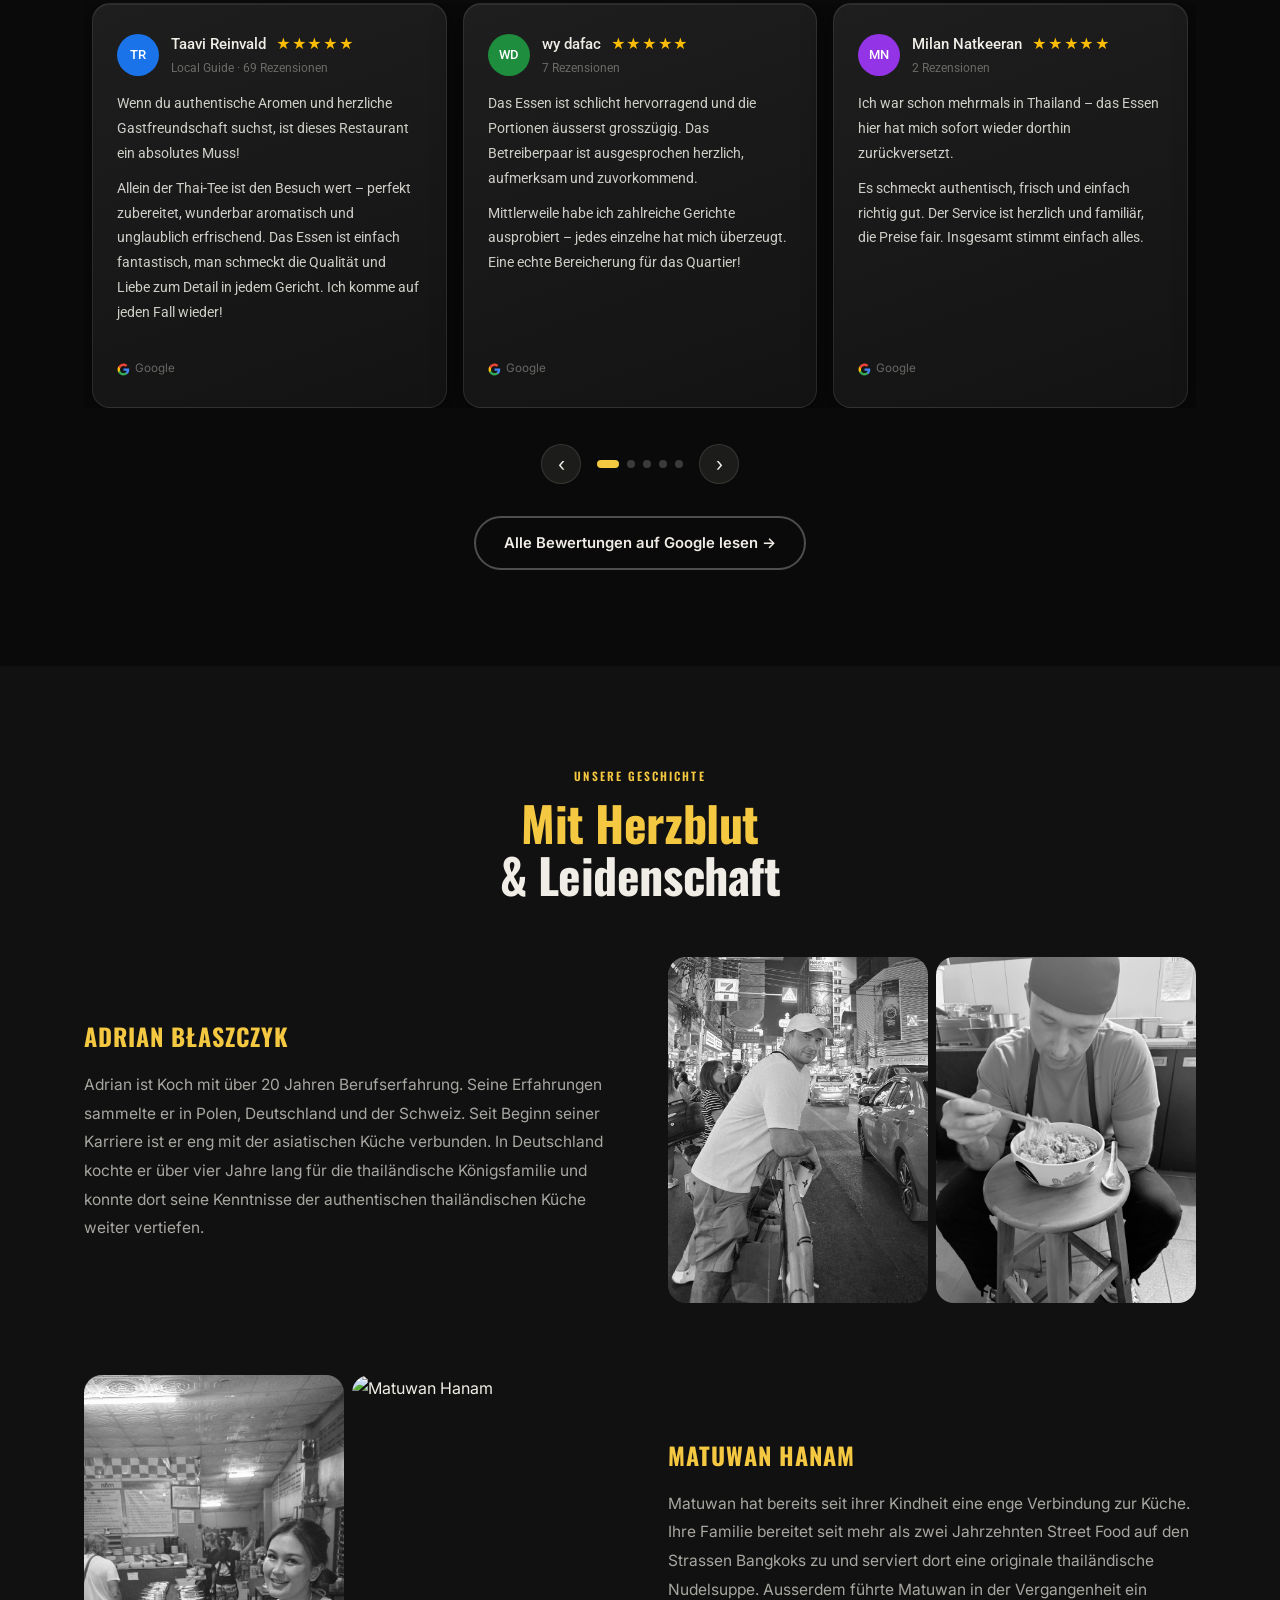
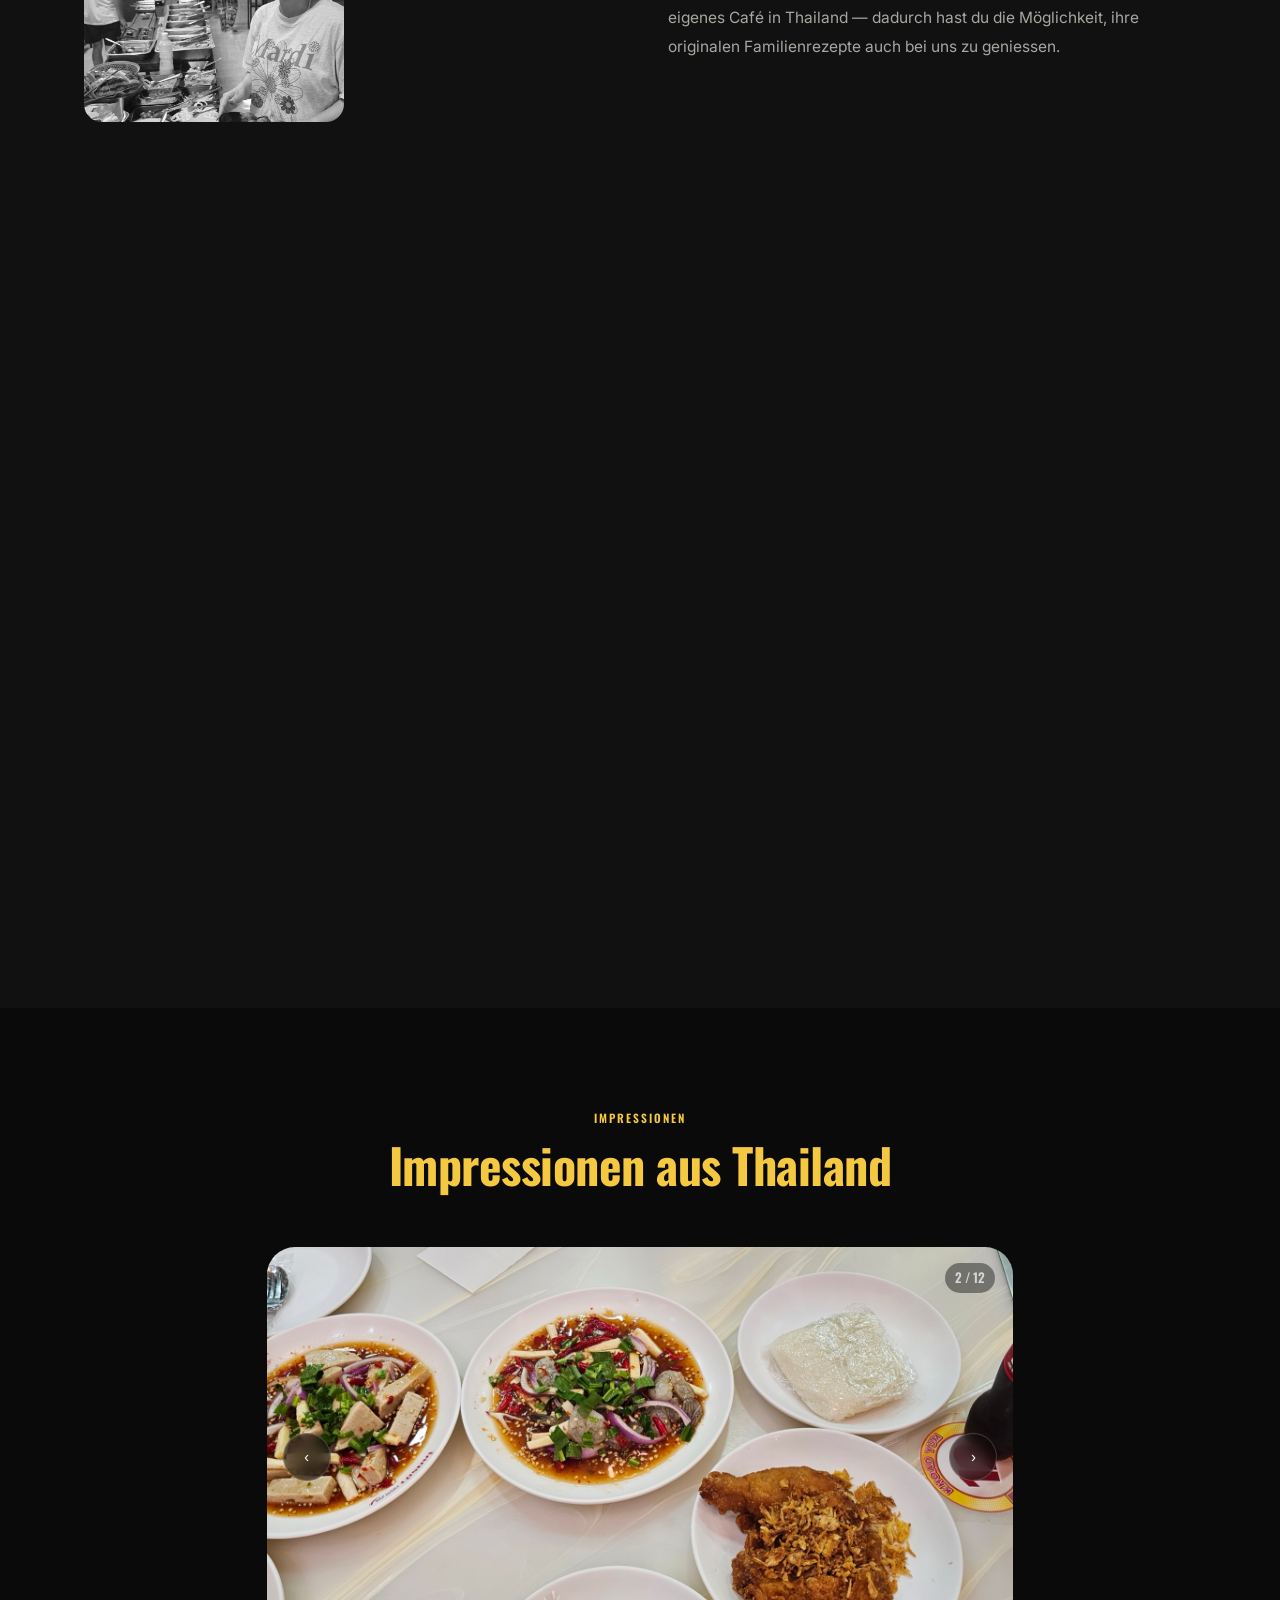
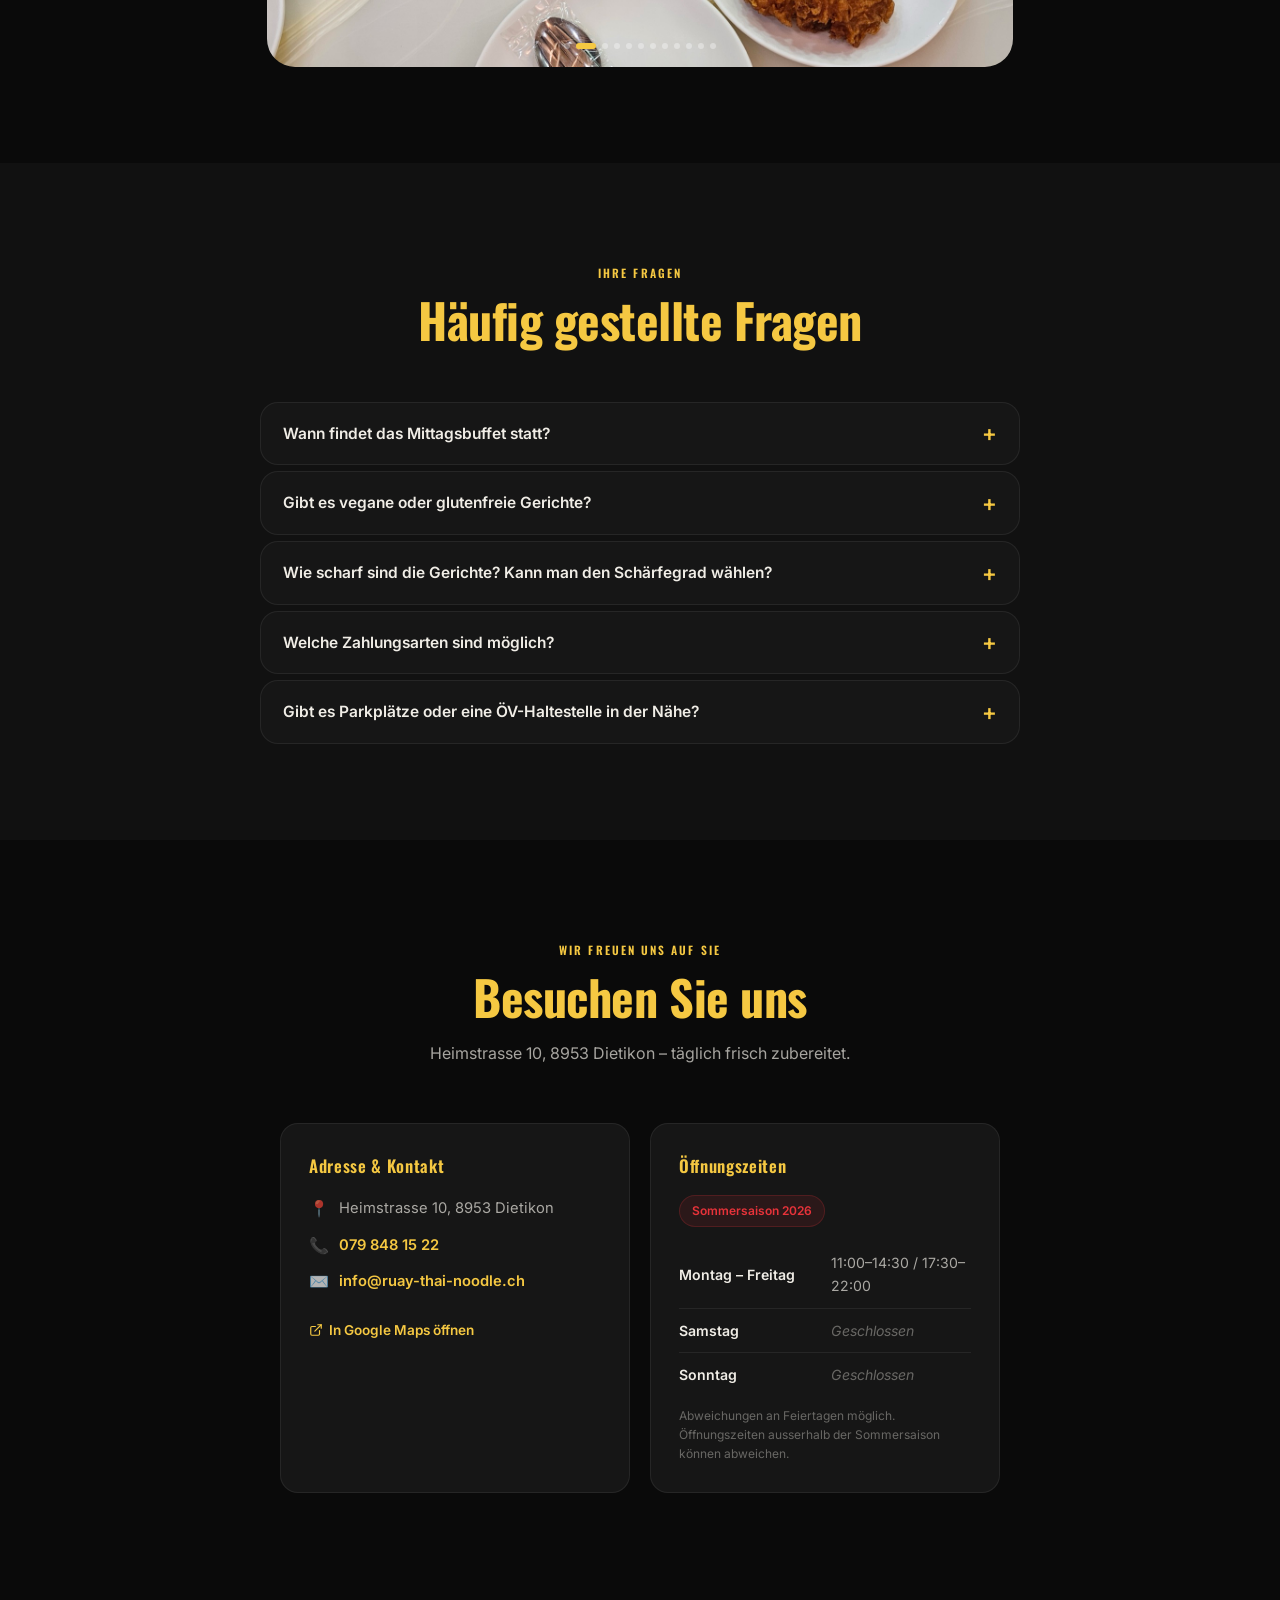
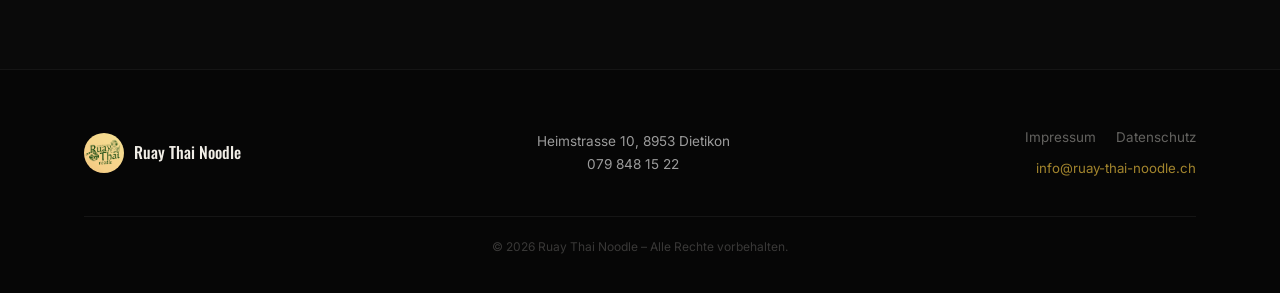
==== commit e4f59b55: "Remove menu disclaimer banner; fix deploy skip on review updates Der Banner war ab 24.8.2026 gültig " ====
--- a/index.html
+++ b/index.html
@@ -419,15 +419,6 @@
     .menu-tab-panel { display: none; }
     .menu-tab-panel.active { display: block; }
 
-    .site-disclaimer {
-      position: fixed; top: 0; left: 0; right: 0; z-index: 101;
-      background: #E8333A; color: #fff;
-      display: flex; align-items: center; justify-content: center; gap: 10px;
-      padding: 10px 20px; font-size: .88rem; font-weight: 500; text-align: center;
-      line-height: 1.4;
-    }
-    .site-disclaimer strong { font-weight: 700; }
-
     .broth-banner {
       background: rgba(245,200,66,.07); border: 1px solid rgba(245,200,66,.15);
       border-radius: var(--r-sm); padding: 16px 20px; margin-bottom: 20px;
@@ -958,11 +949,6 @@
 
 <body>
 
-  <div class="site-disclaimer" role="alert">
-    <span>⚠</span>
-    <span>Diese Speisekarte gilt ab dem <strong>24. August 2026</strong>. Bis dahin gilt die bisherige Karte.</span>
-  </div>
-
   <!-- ════════════════════════════════
        NAVIGATION
   ════════════════════════════════ -->
@@ -2195,21 +2181,6 @@
     })();
   </script>
 
-  <script>
-    (function() {
-      const bar = document.querySelector('.site-disclaimer');
-      const nav = document.getElementById('navbar');
-      const mobile = document.getElementById('navMobile');
-      if (!bar || !nav) return;
-      function adjust() {
-        const h = bar.offsetHeight;
-        nav.style.top = h + 'px';
-        if (mobile) mobile.style.top = (h + nav.offsetHeight) + 'px';
-      }
-      adjust();
-      window.addEventListener('resize', adjust);
-    })();
-  </script>
 
 </body>
 </html>
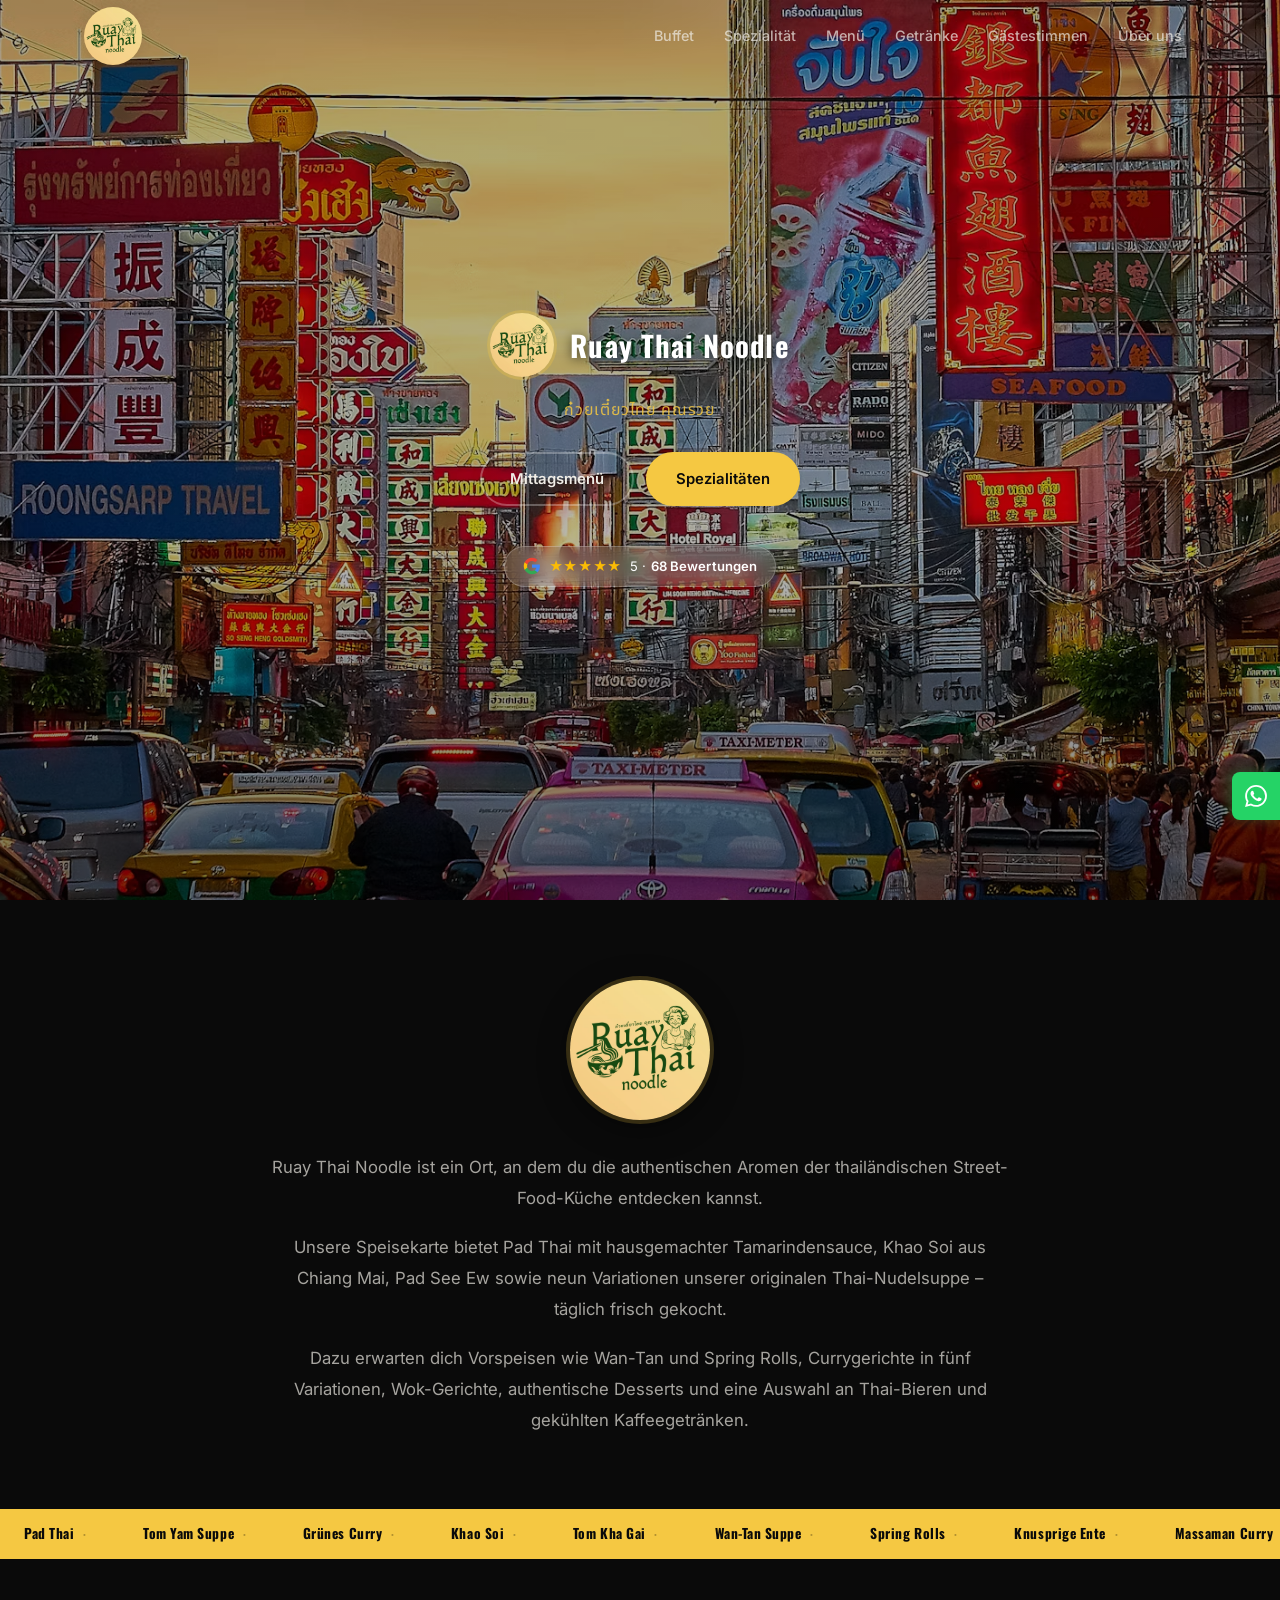
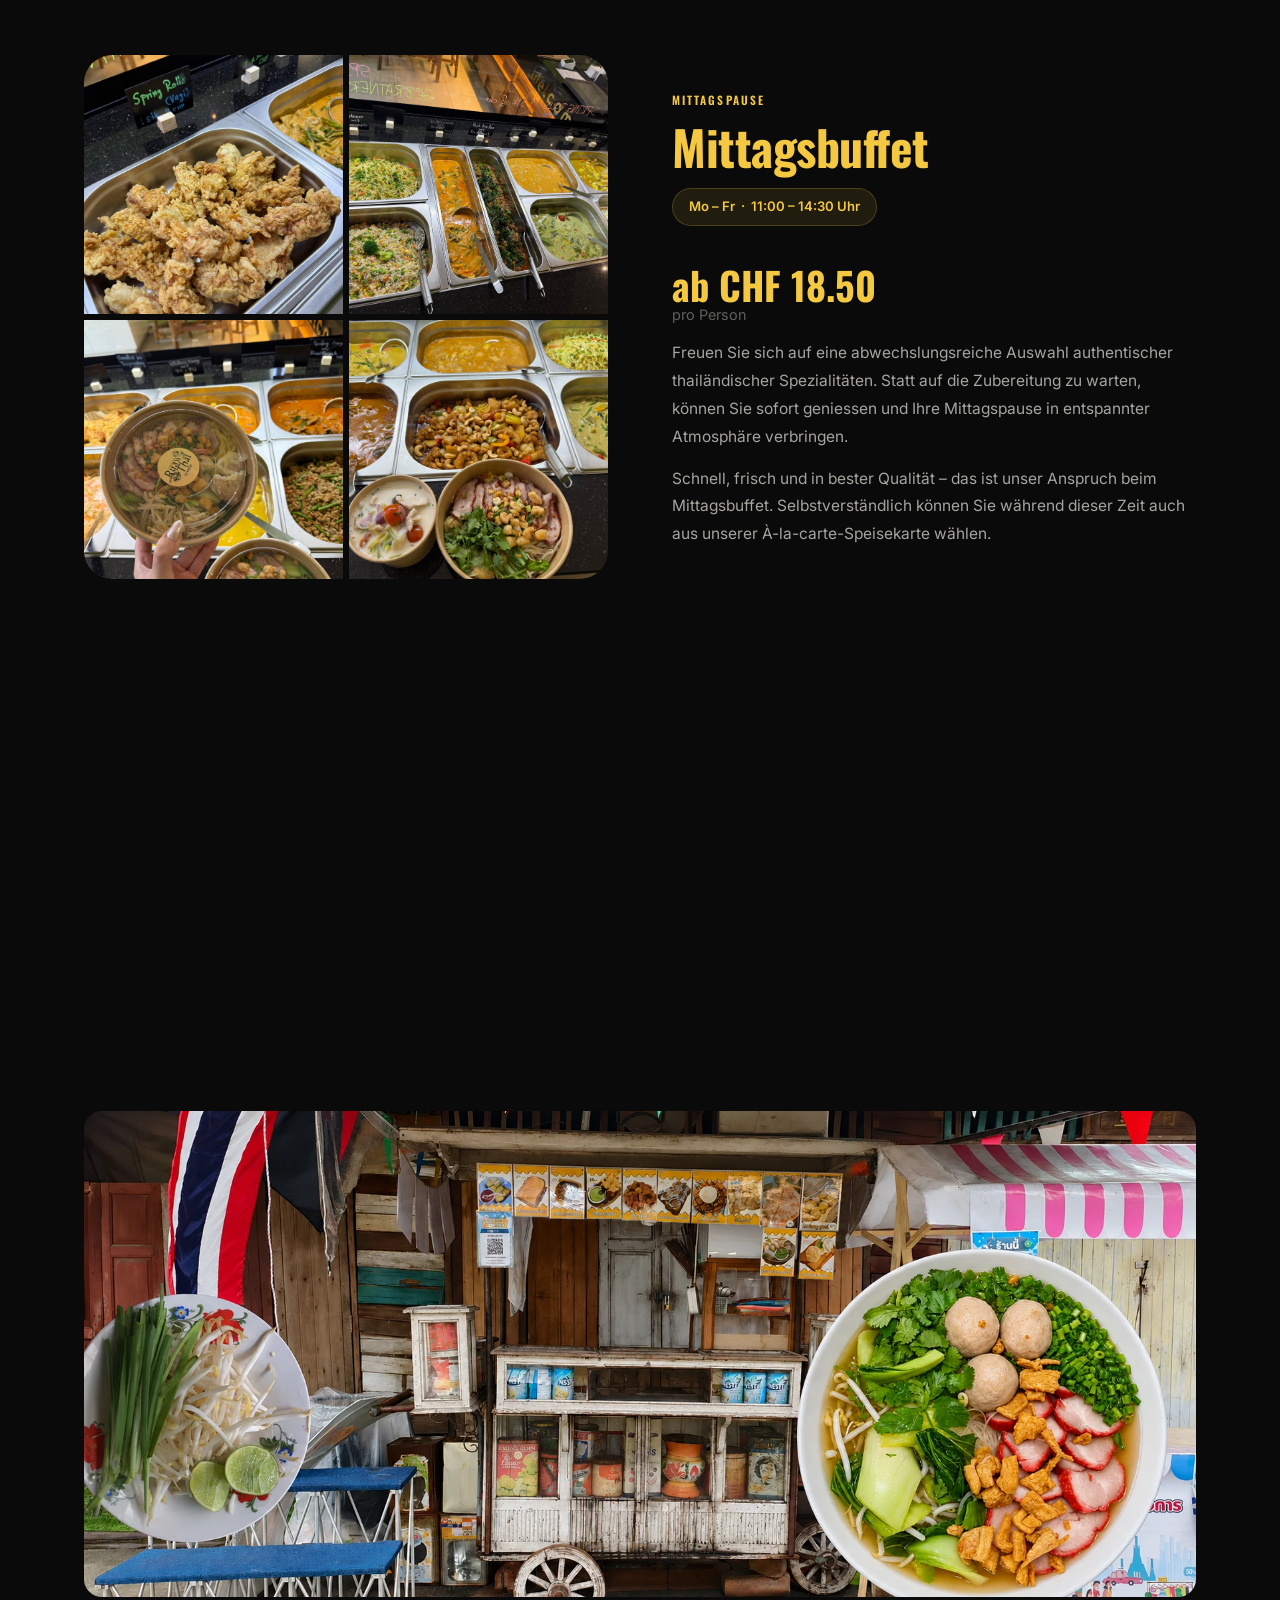
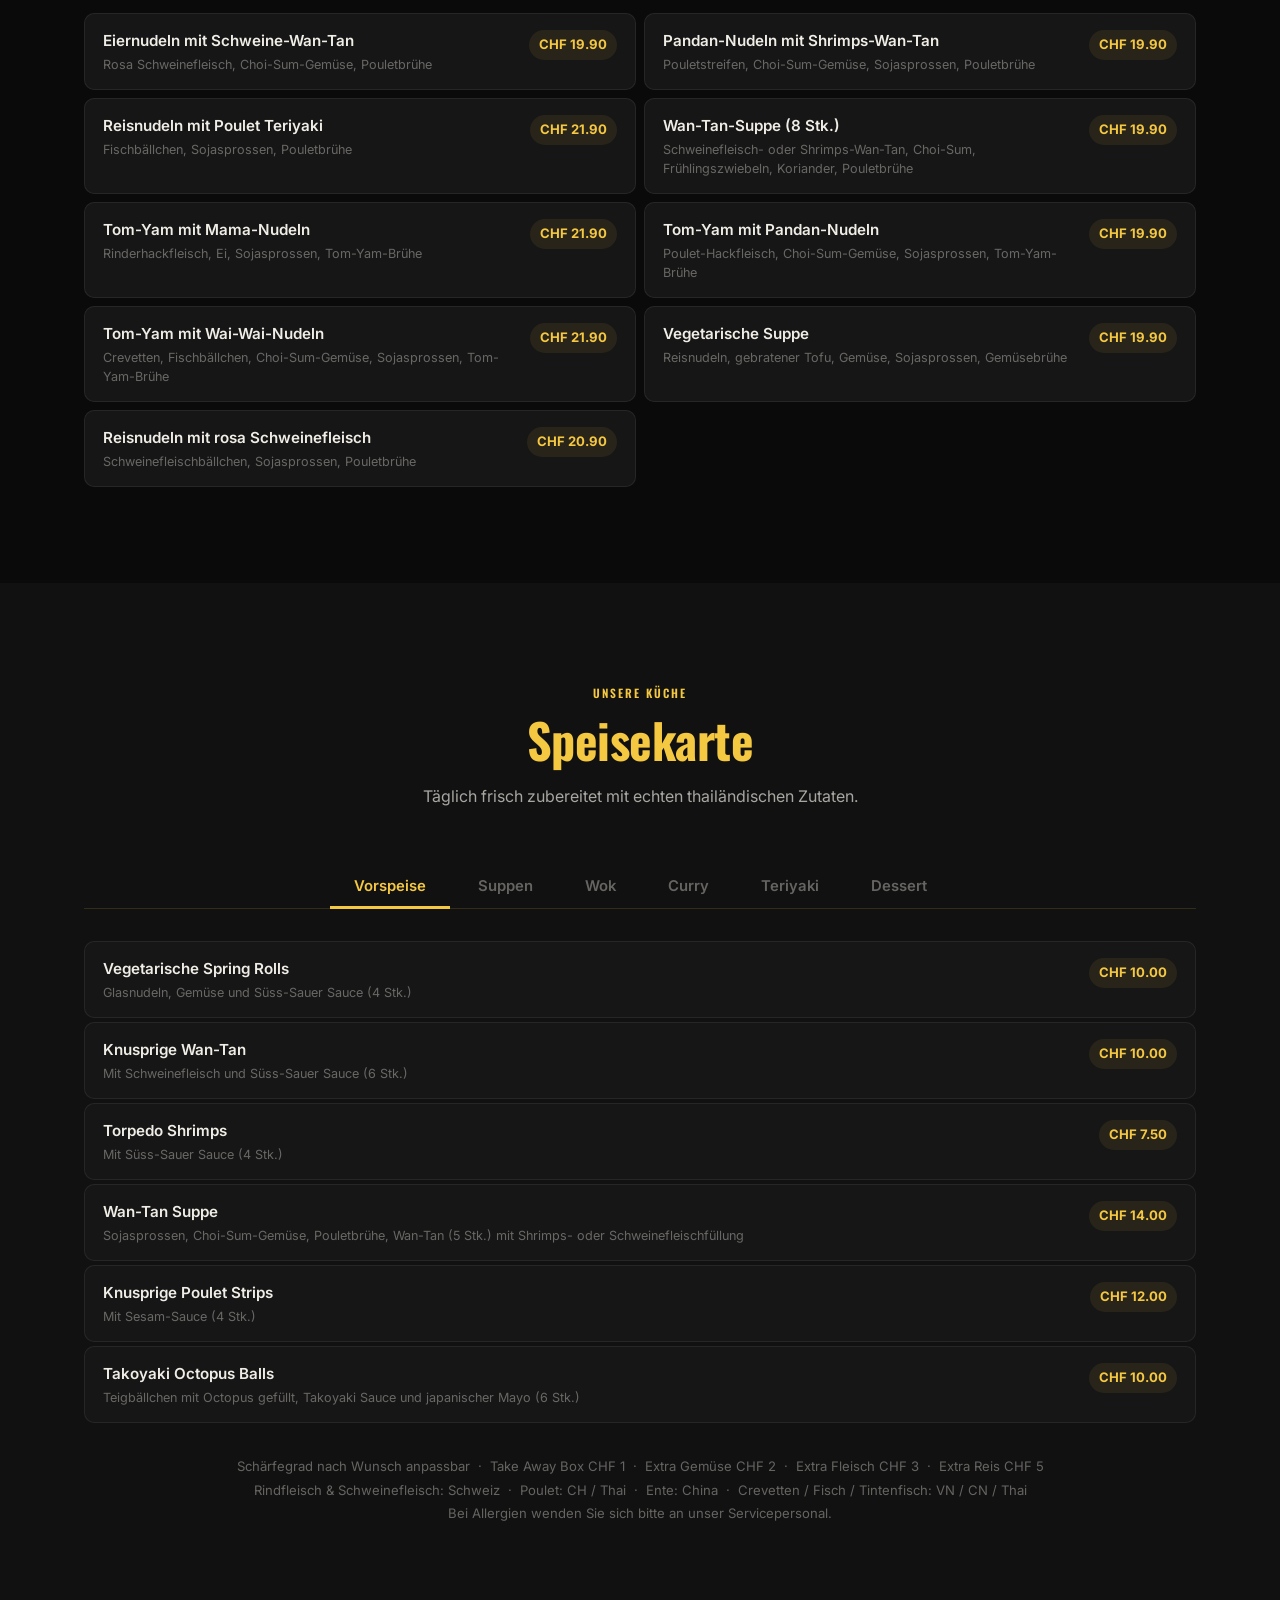
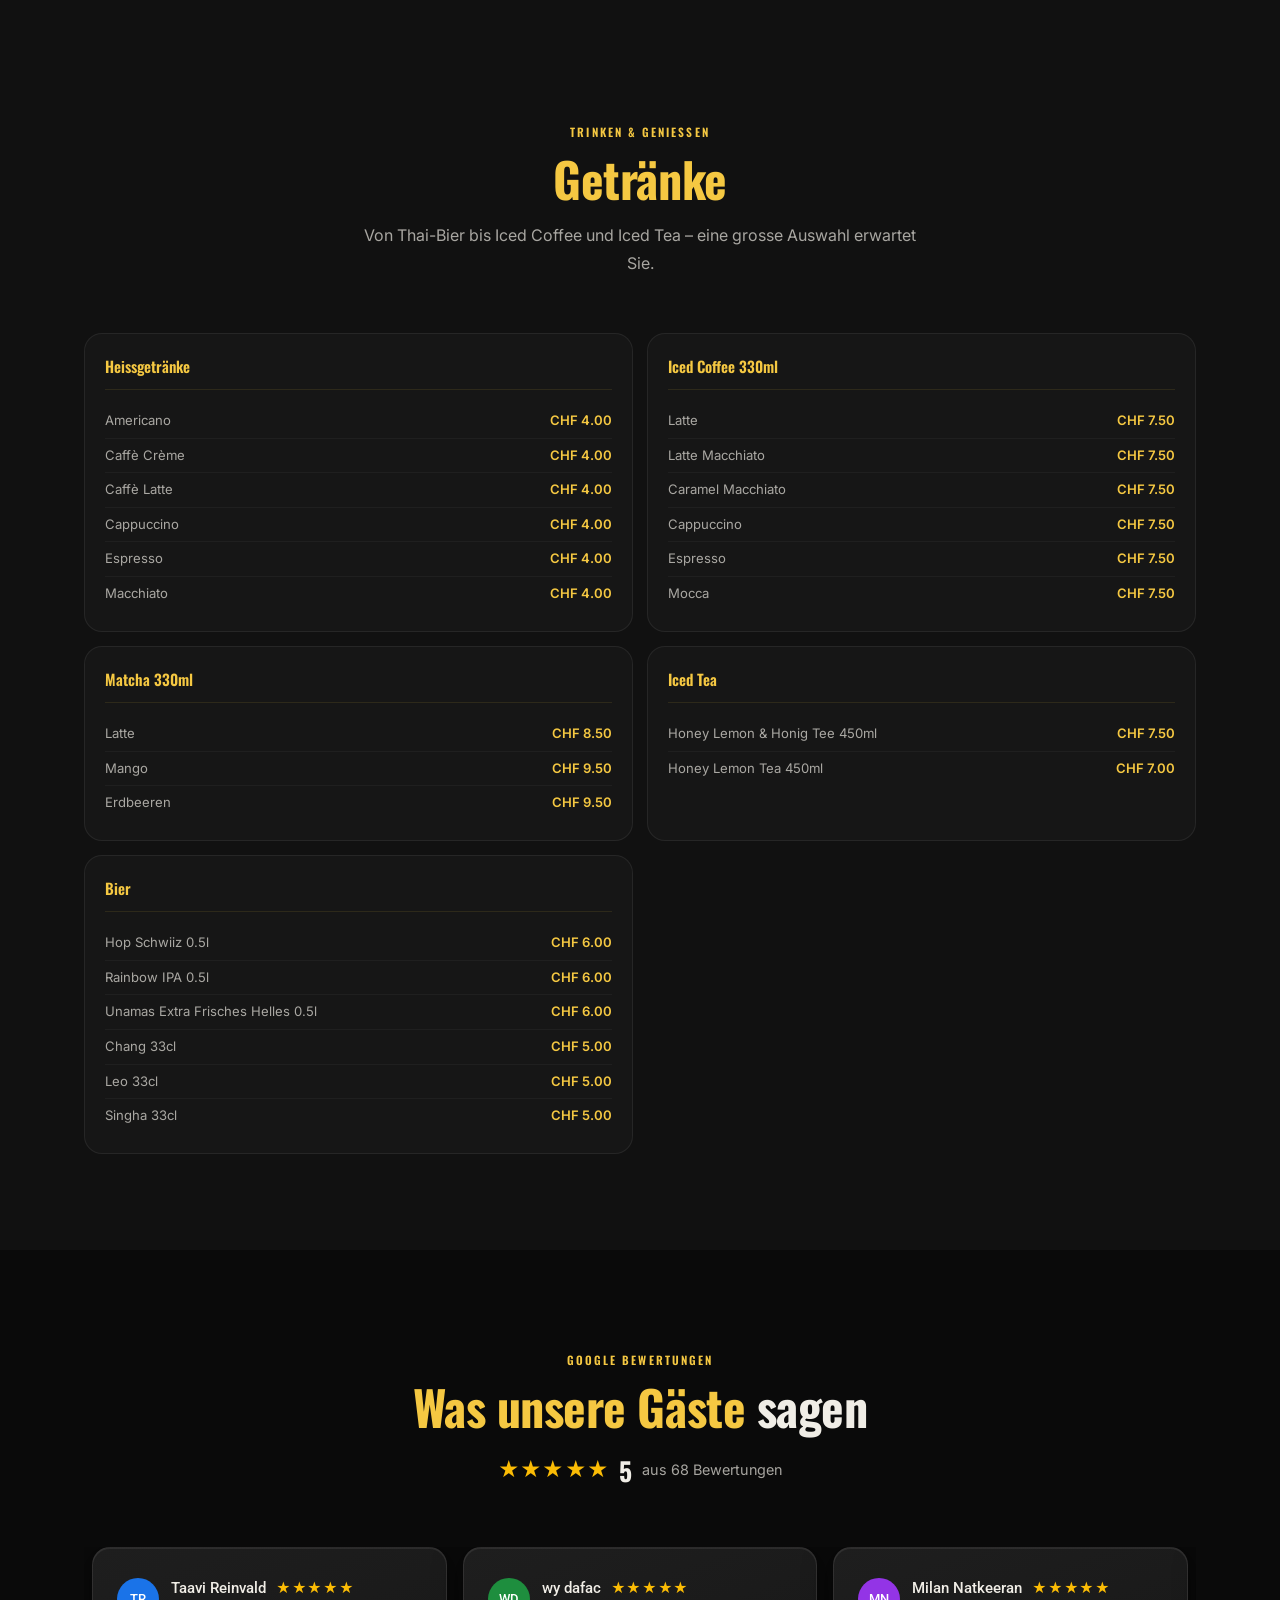
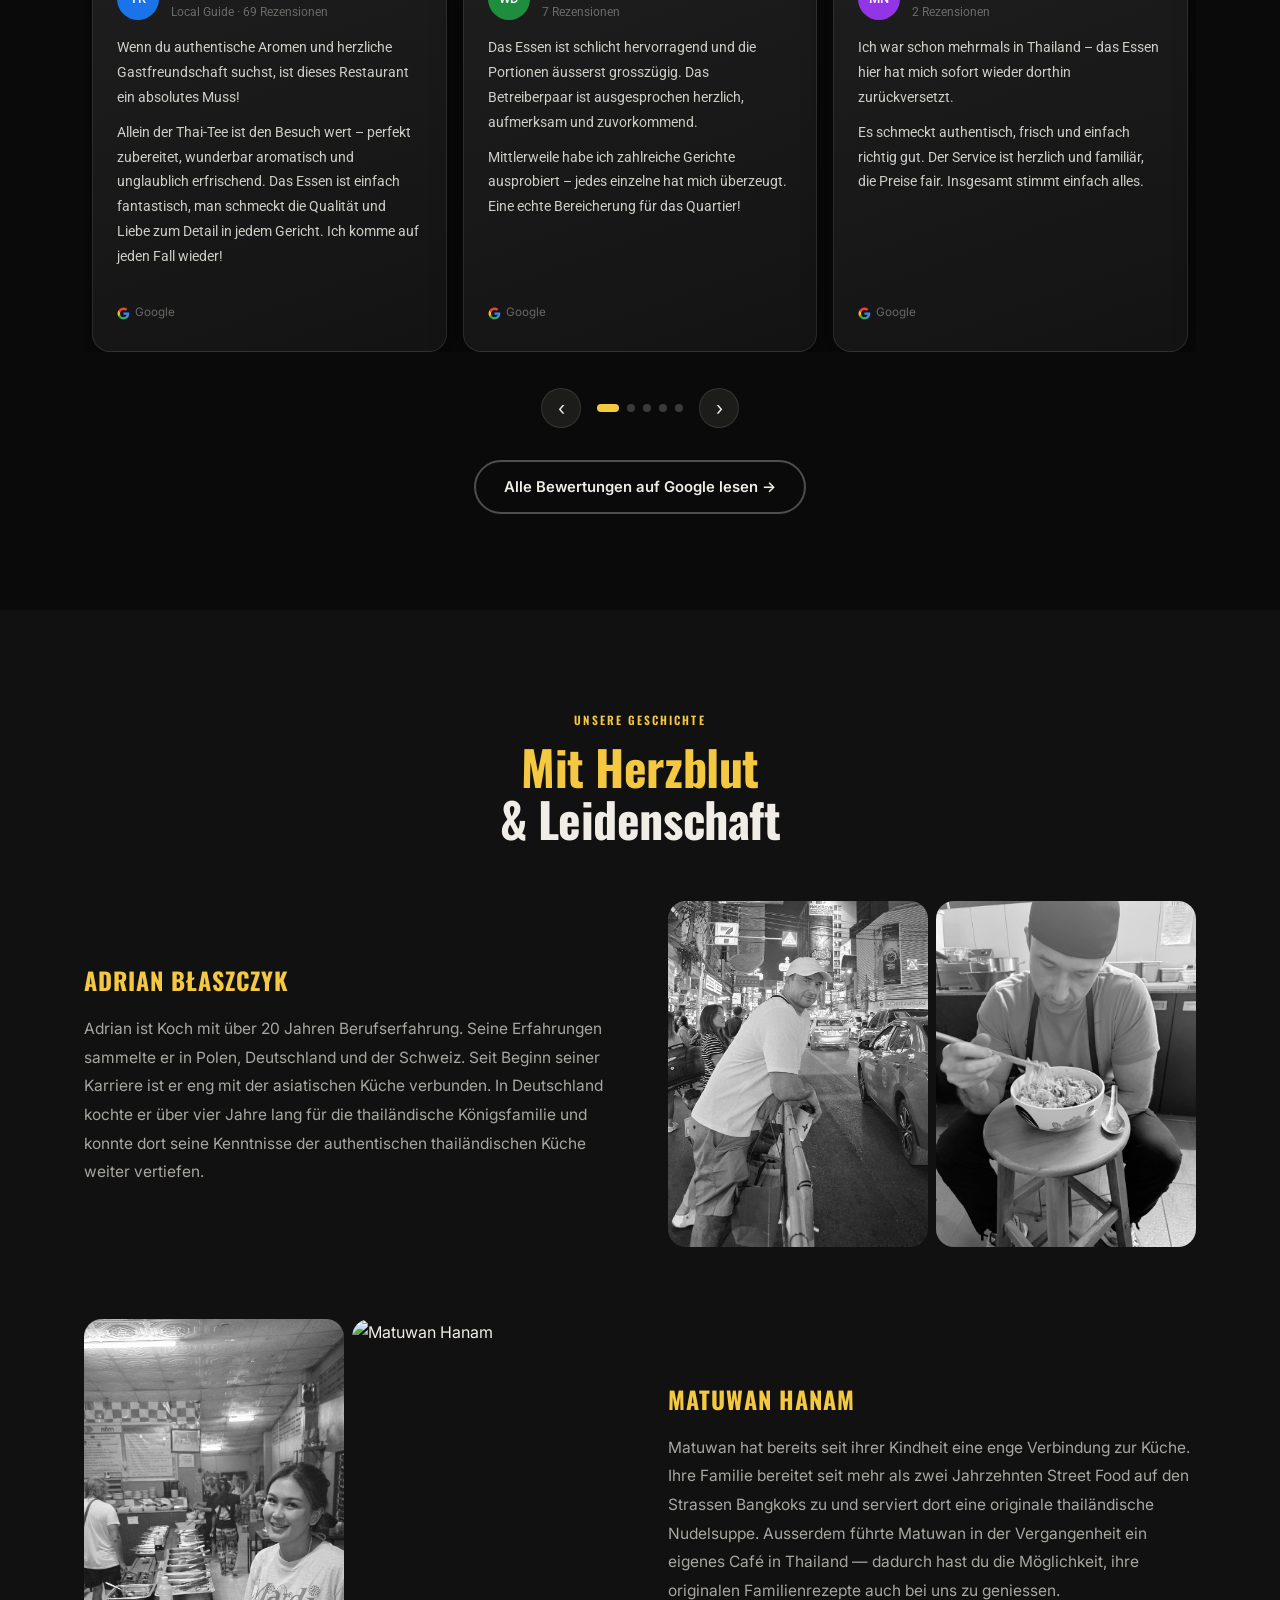
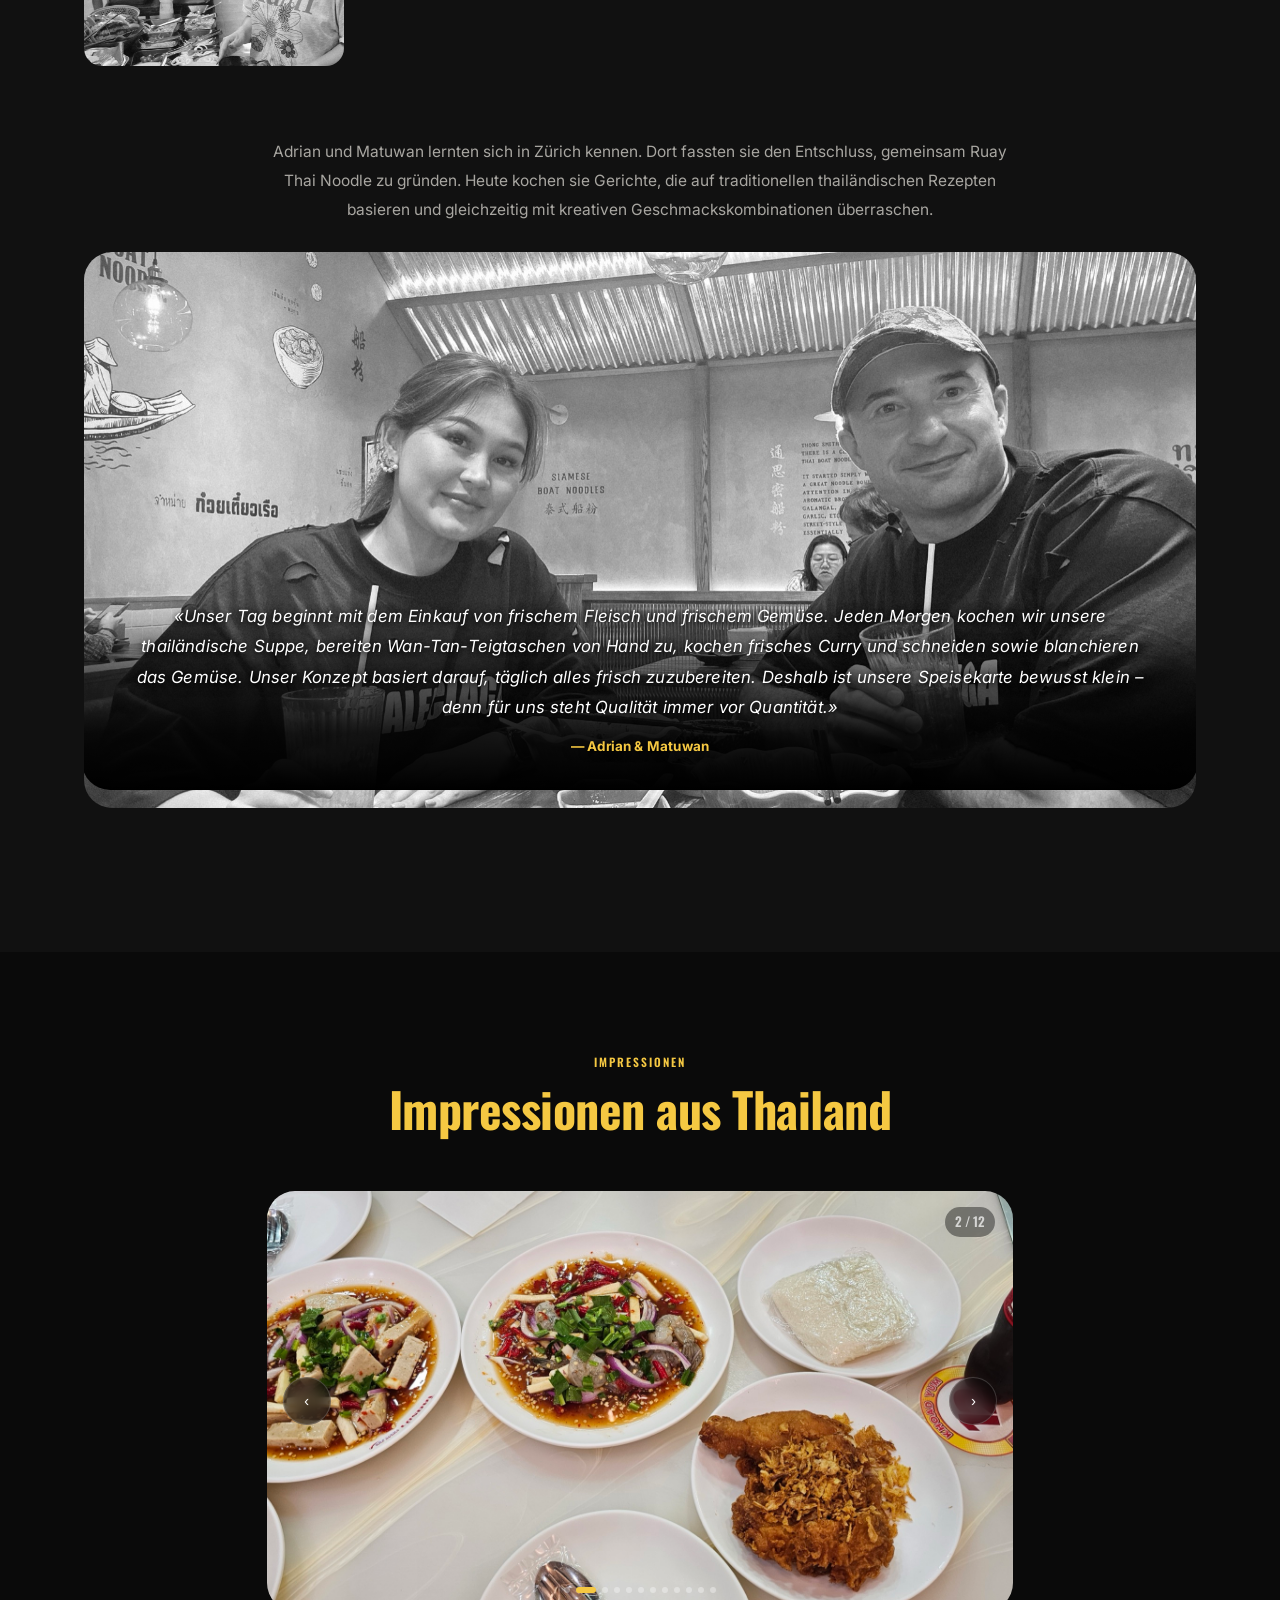
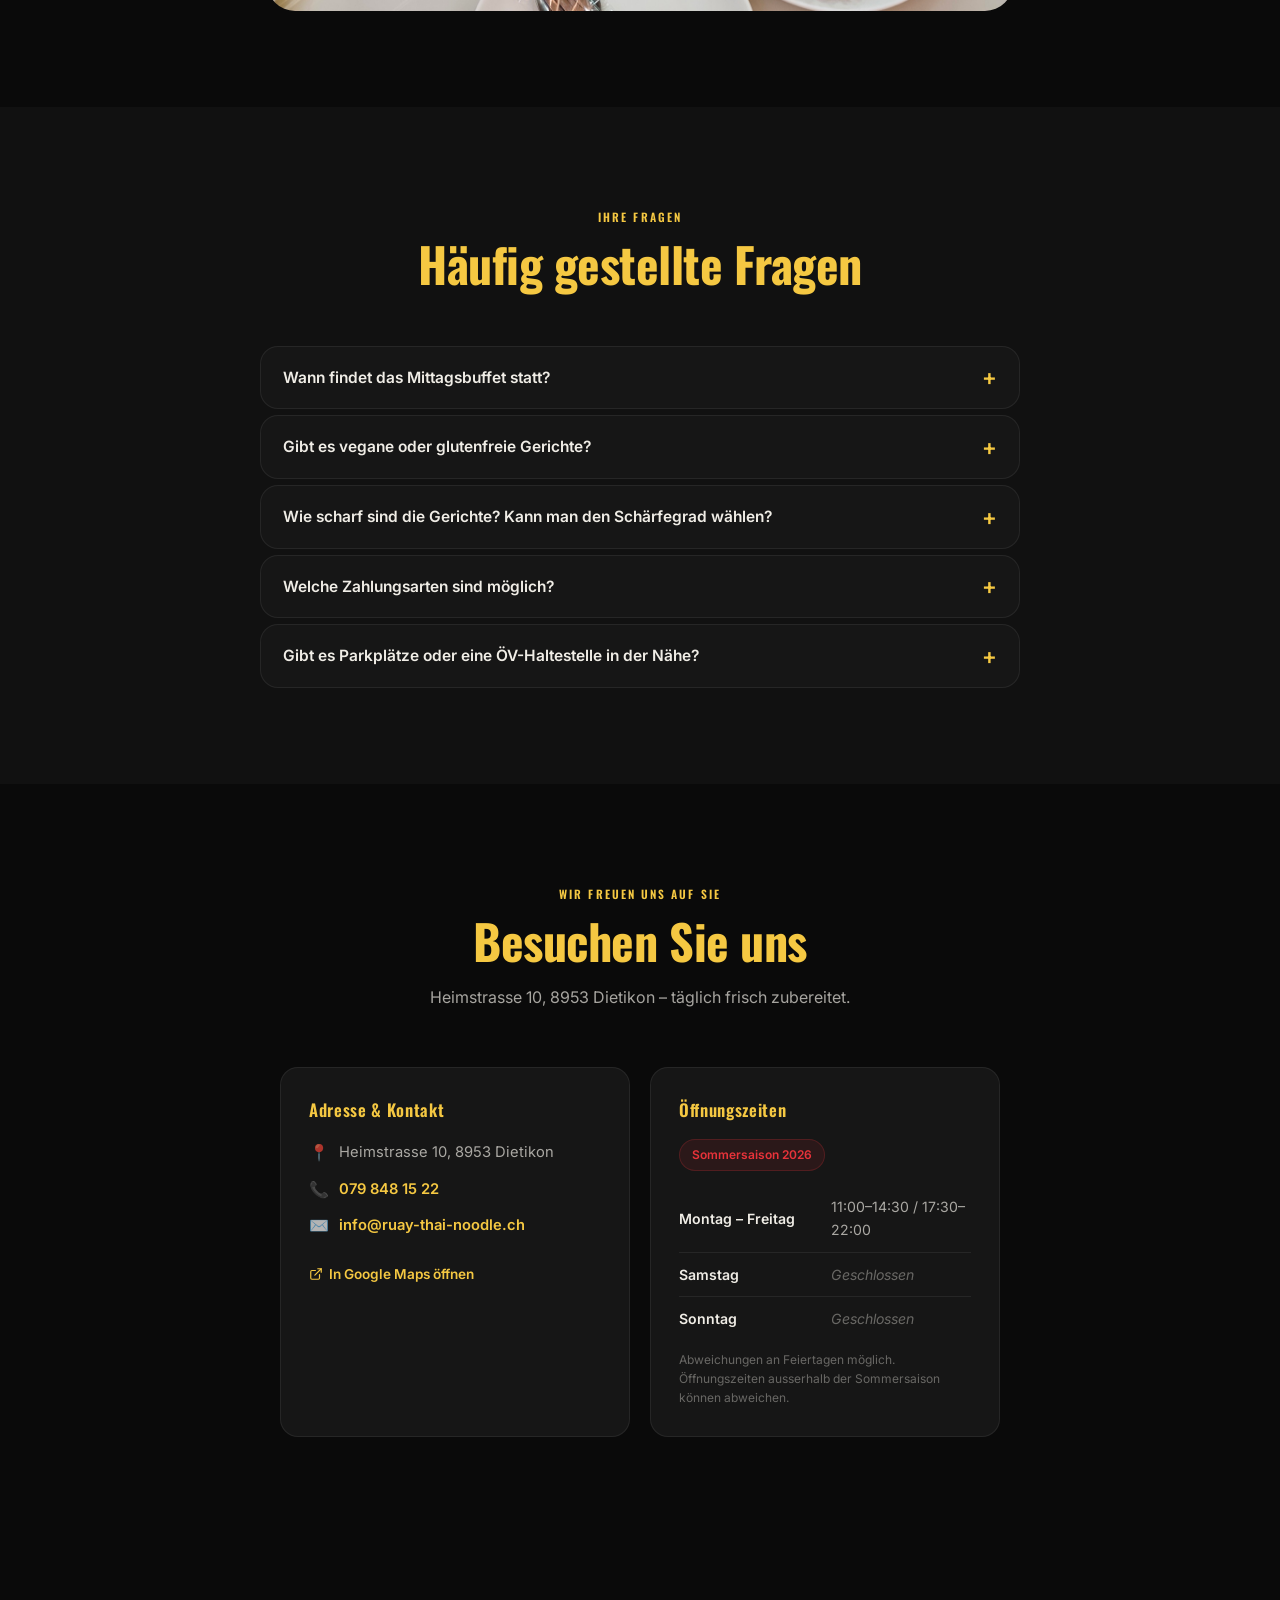
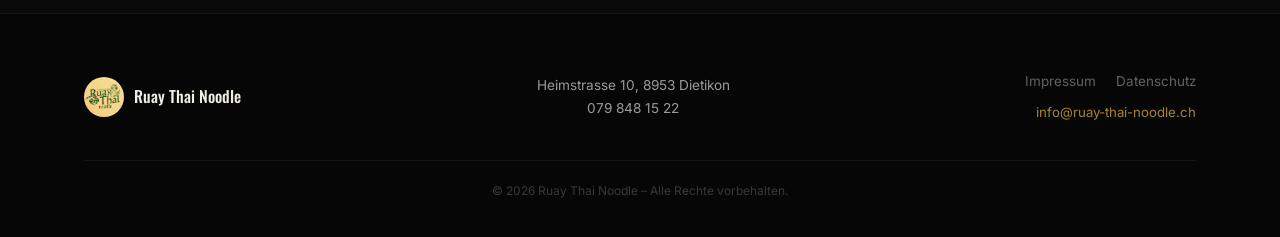
==== commit a1926572: "Fix hero not filling viewport: main had leftover 56px top padding Der Bestellen-Seite-Rest "main { p" ====
--- a/index.html
+++ b/index.html
@@ -276,6 +276,7 @@
     /* ============================================================
        HERO SLIDESHOW
     ============================================================ */
+    #main-content { padding-top: 0; }
     #hero {
       position: relative;
       height: 100vh;
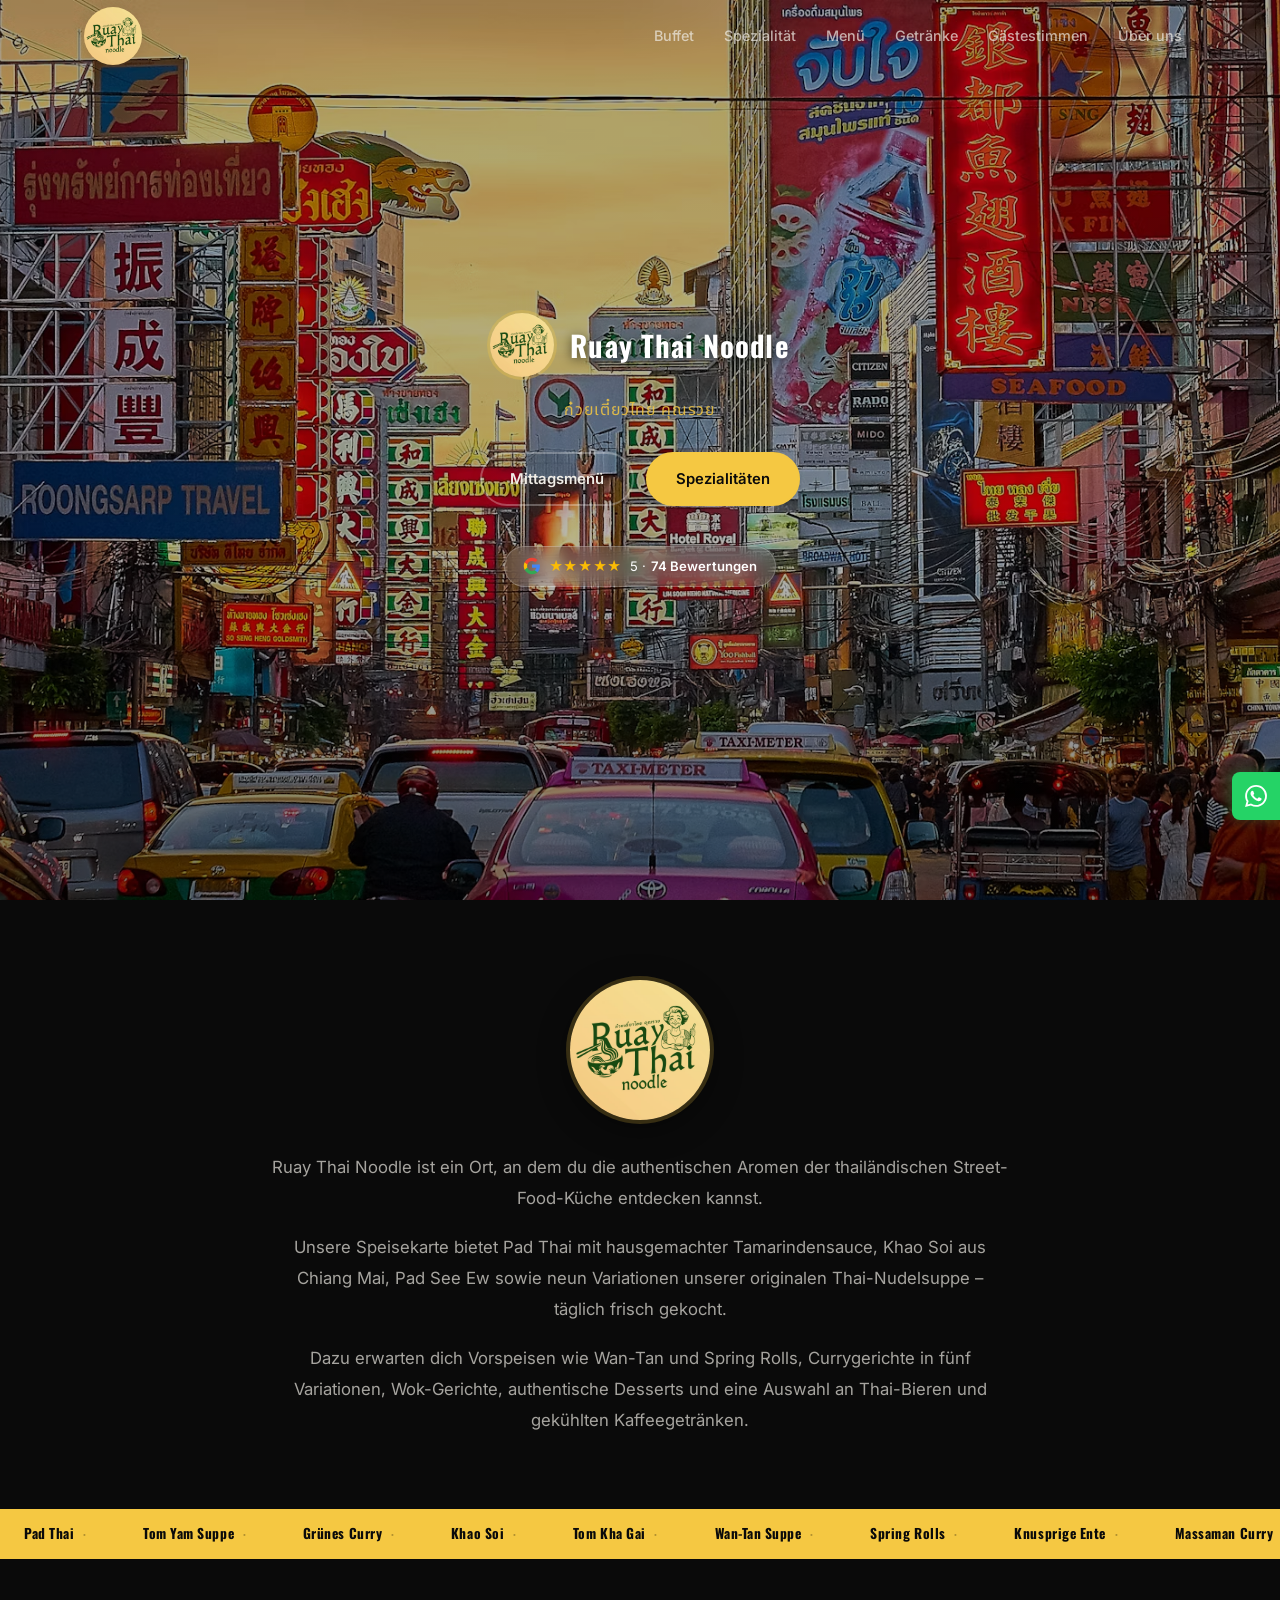
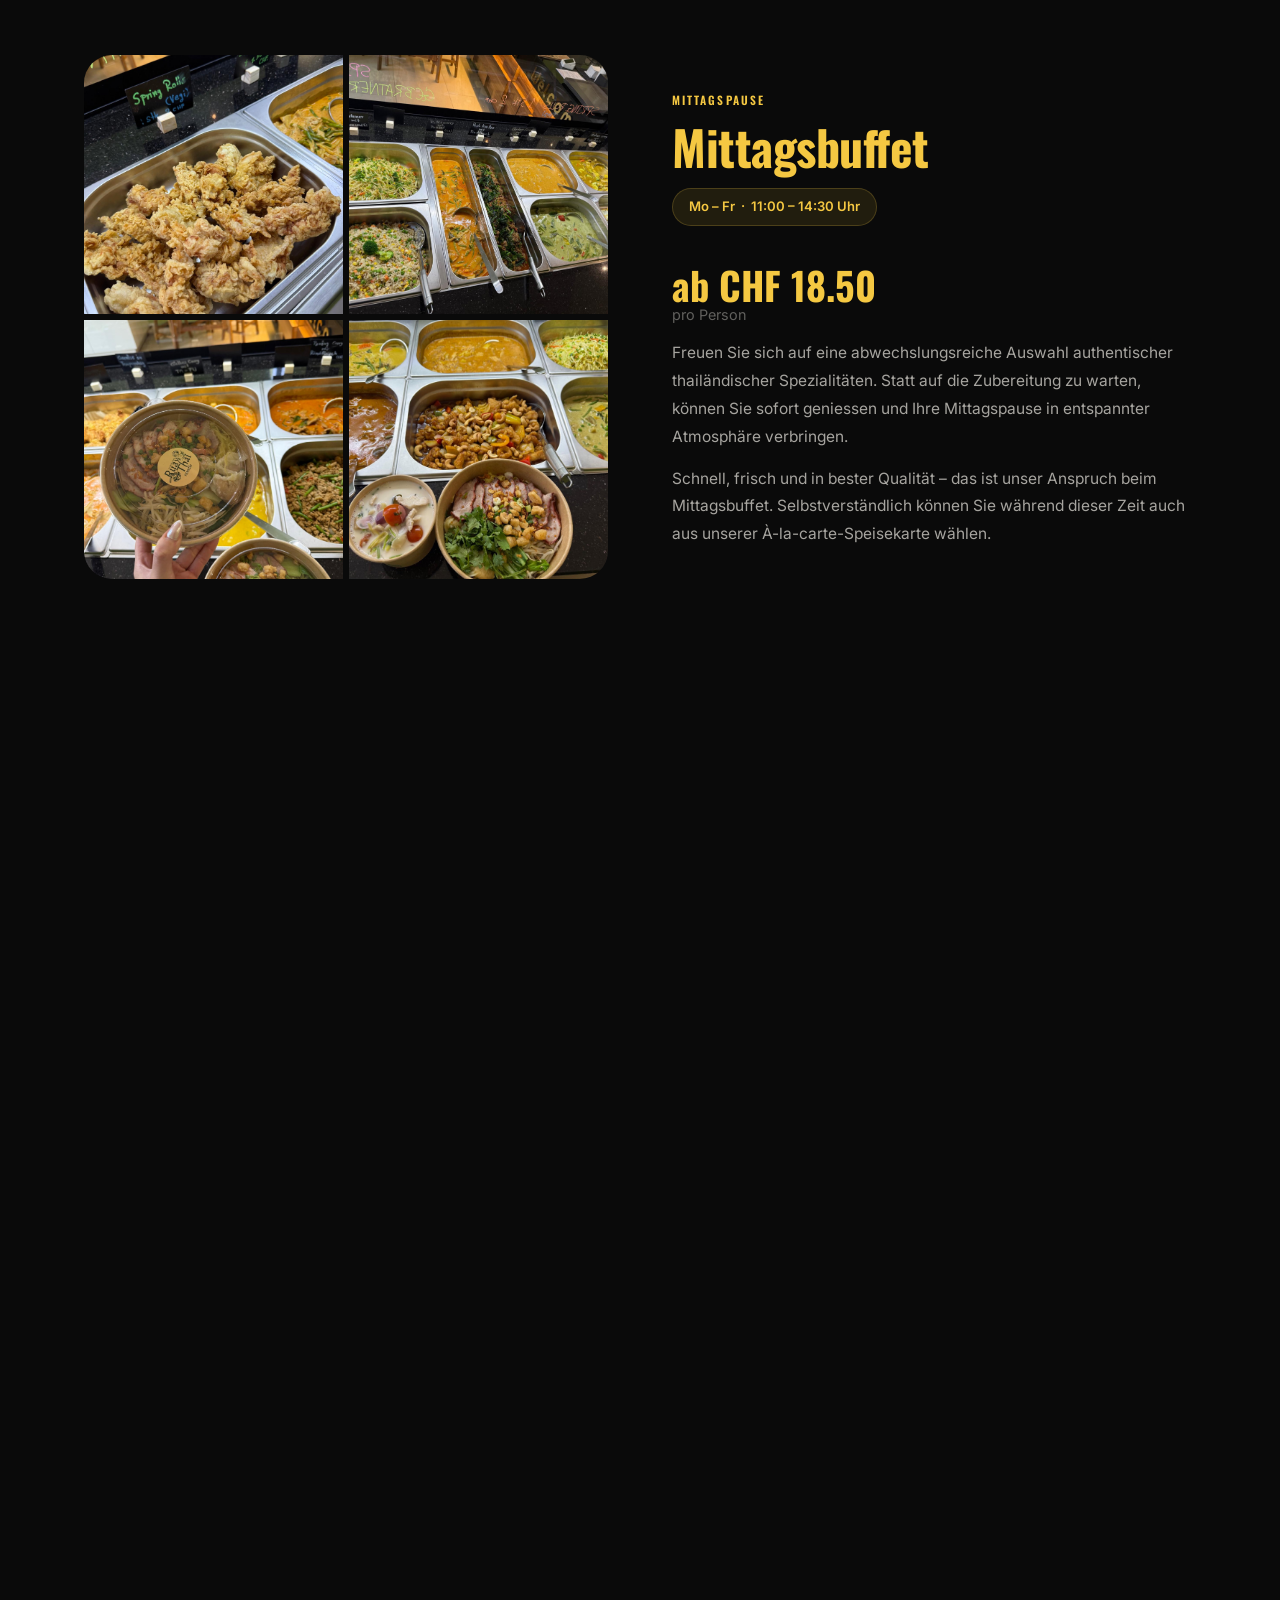
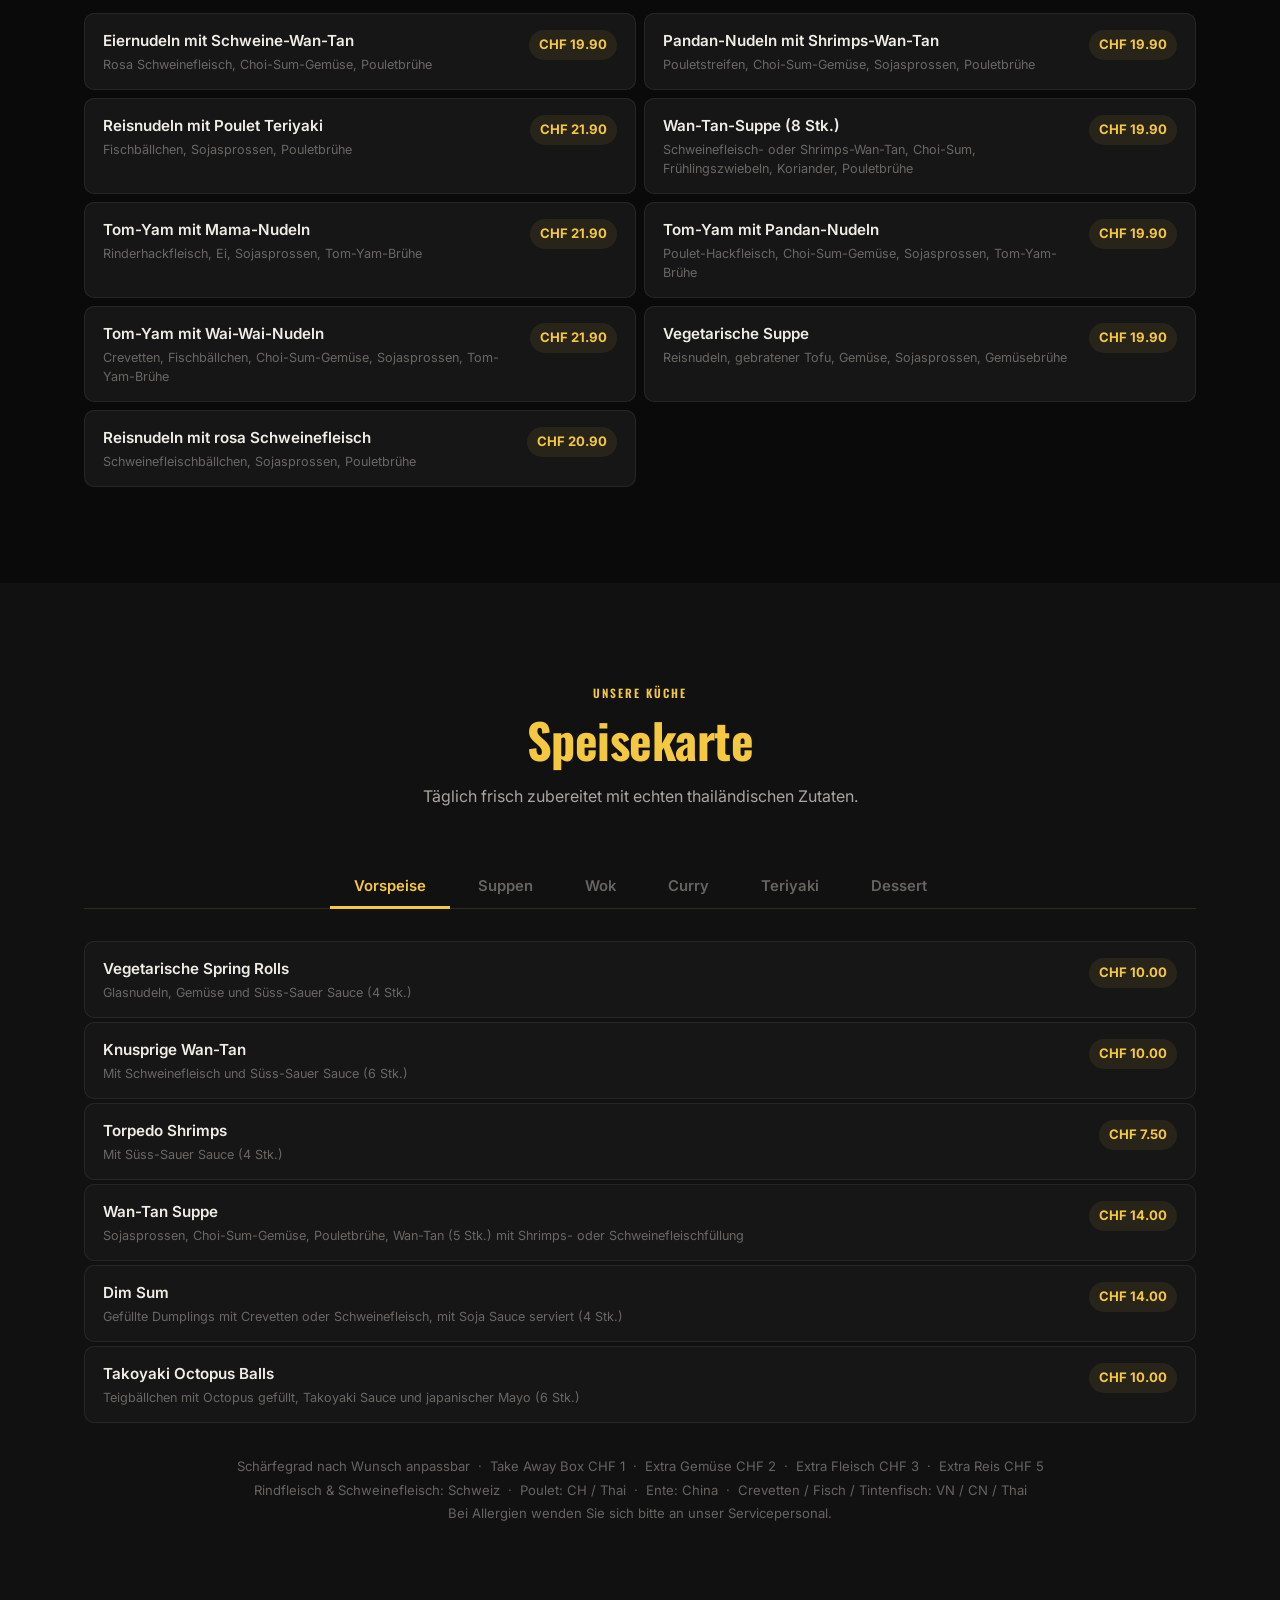
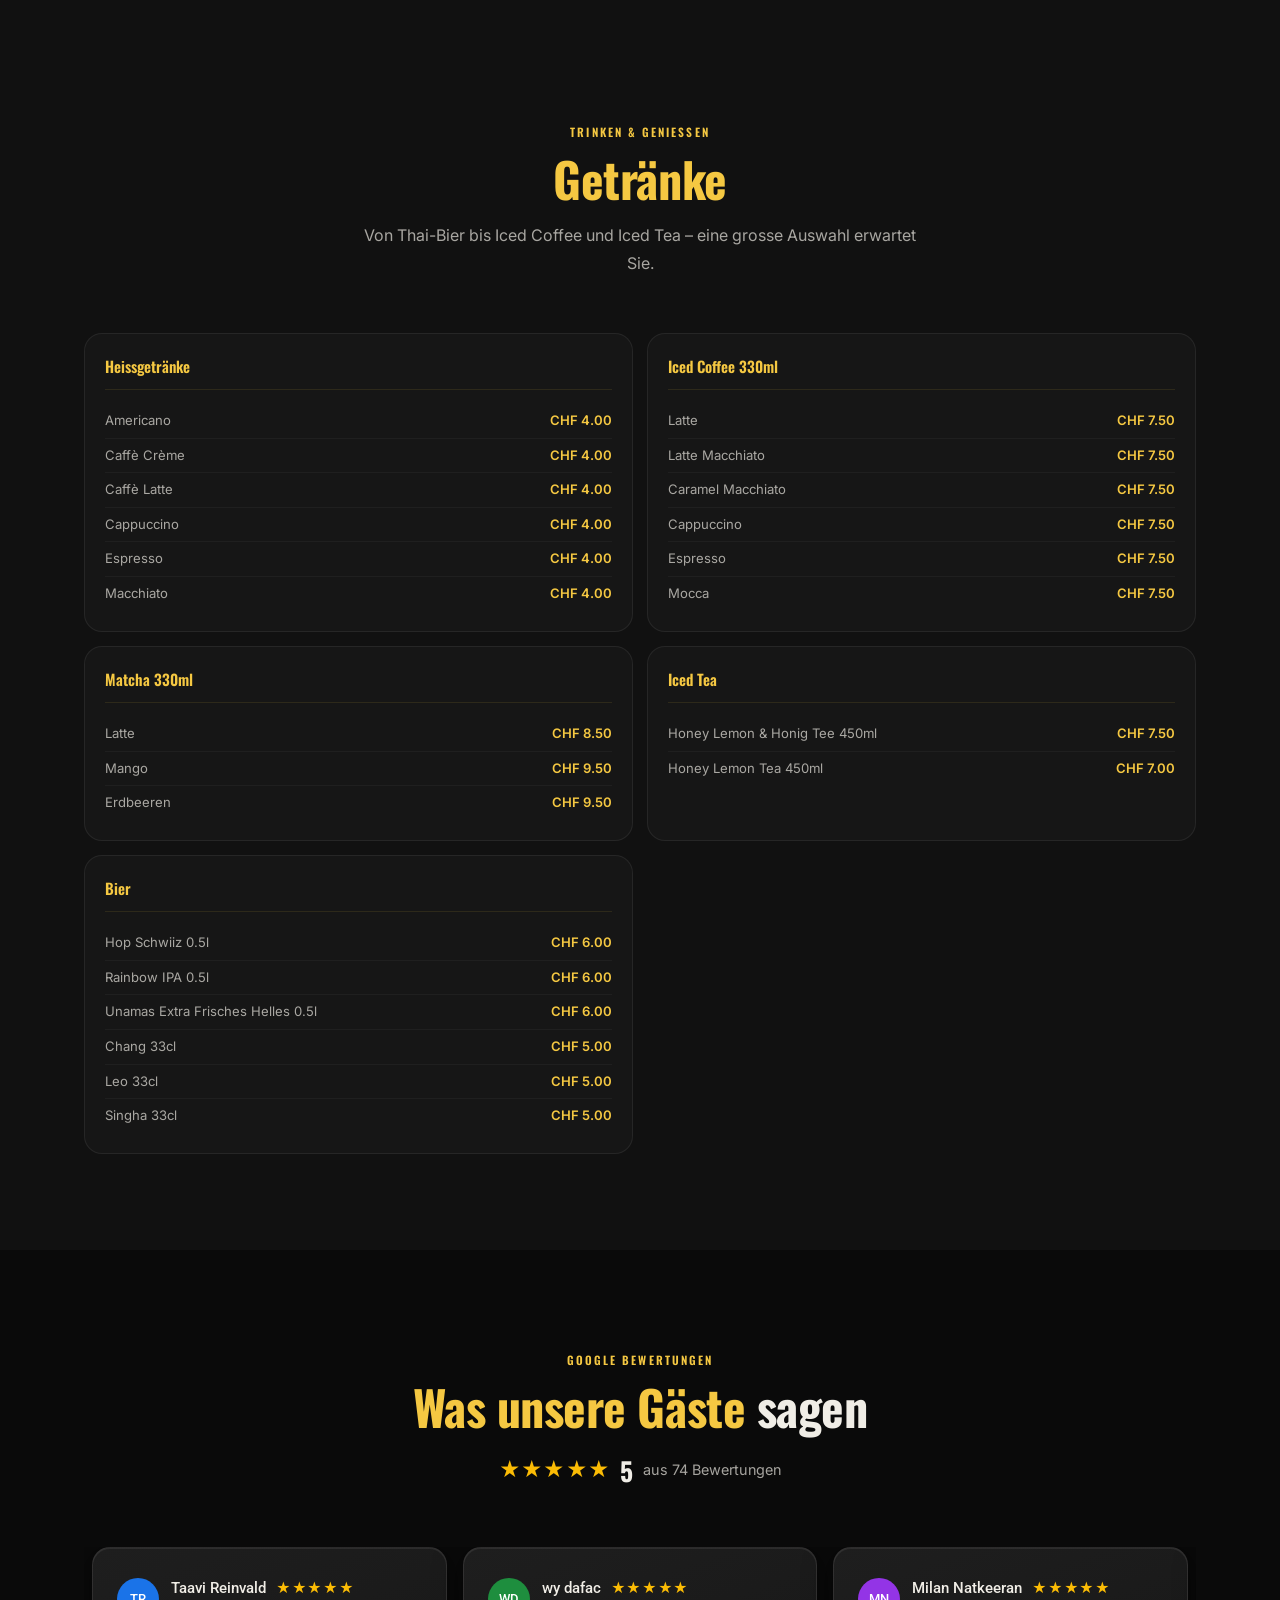
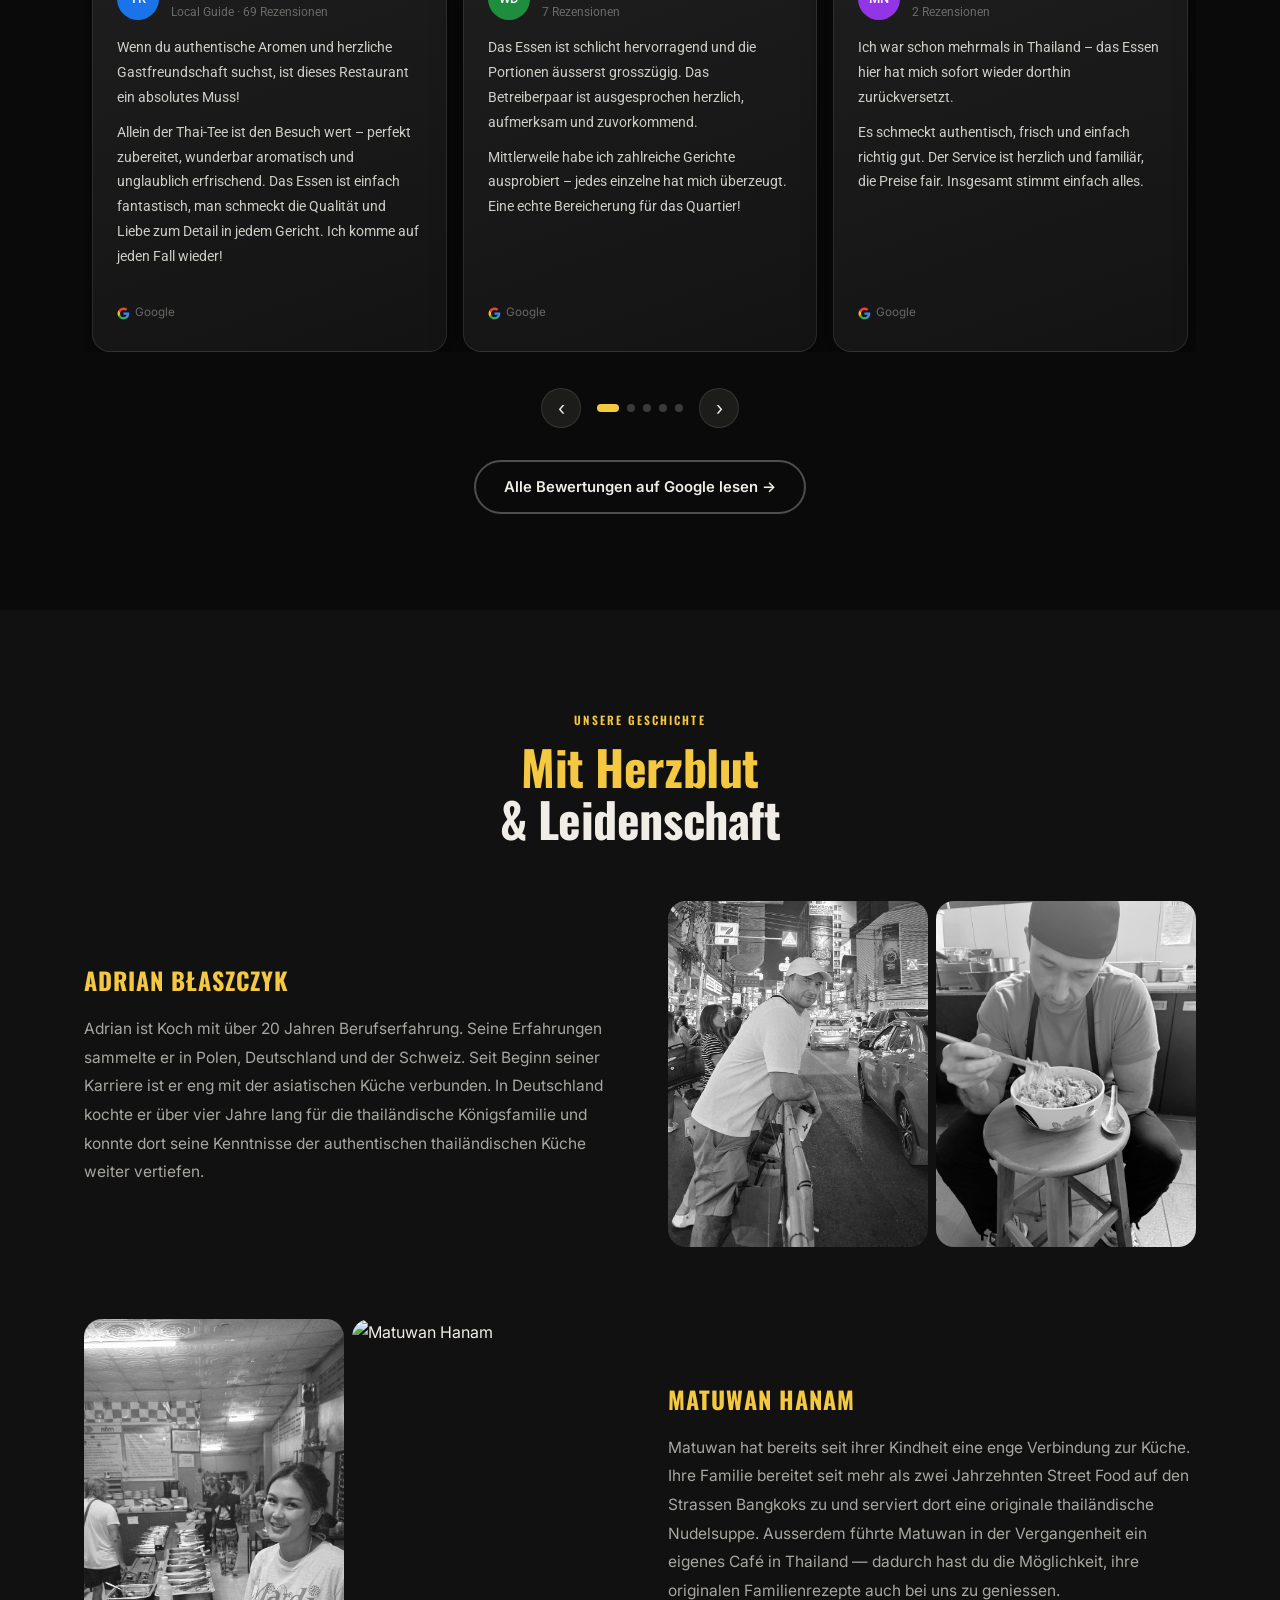
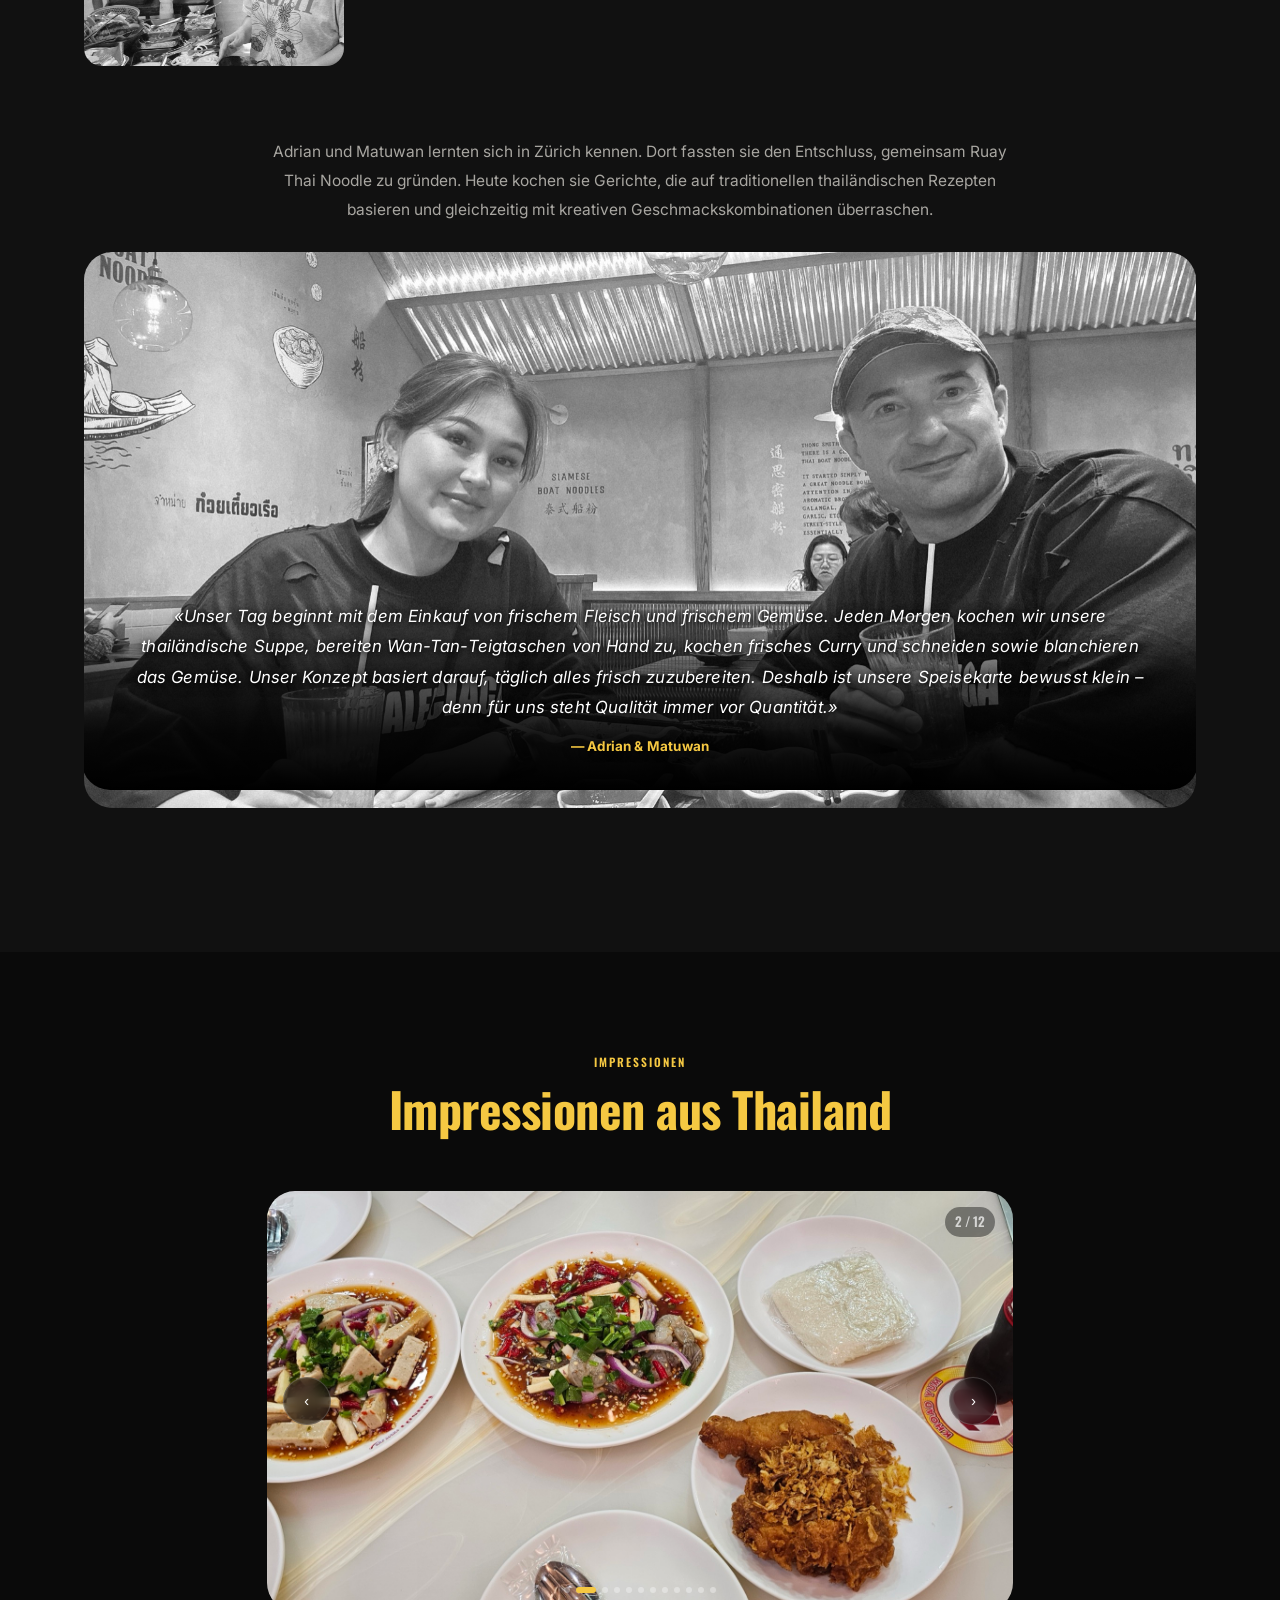
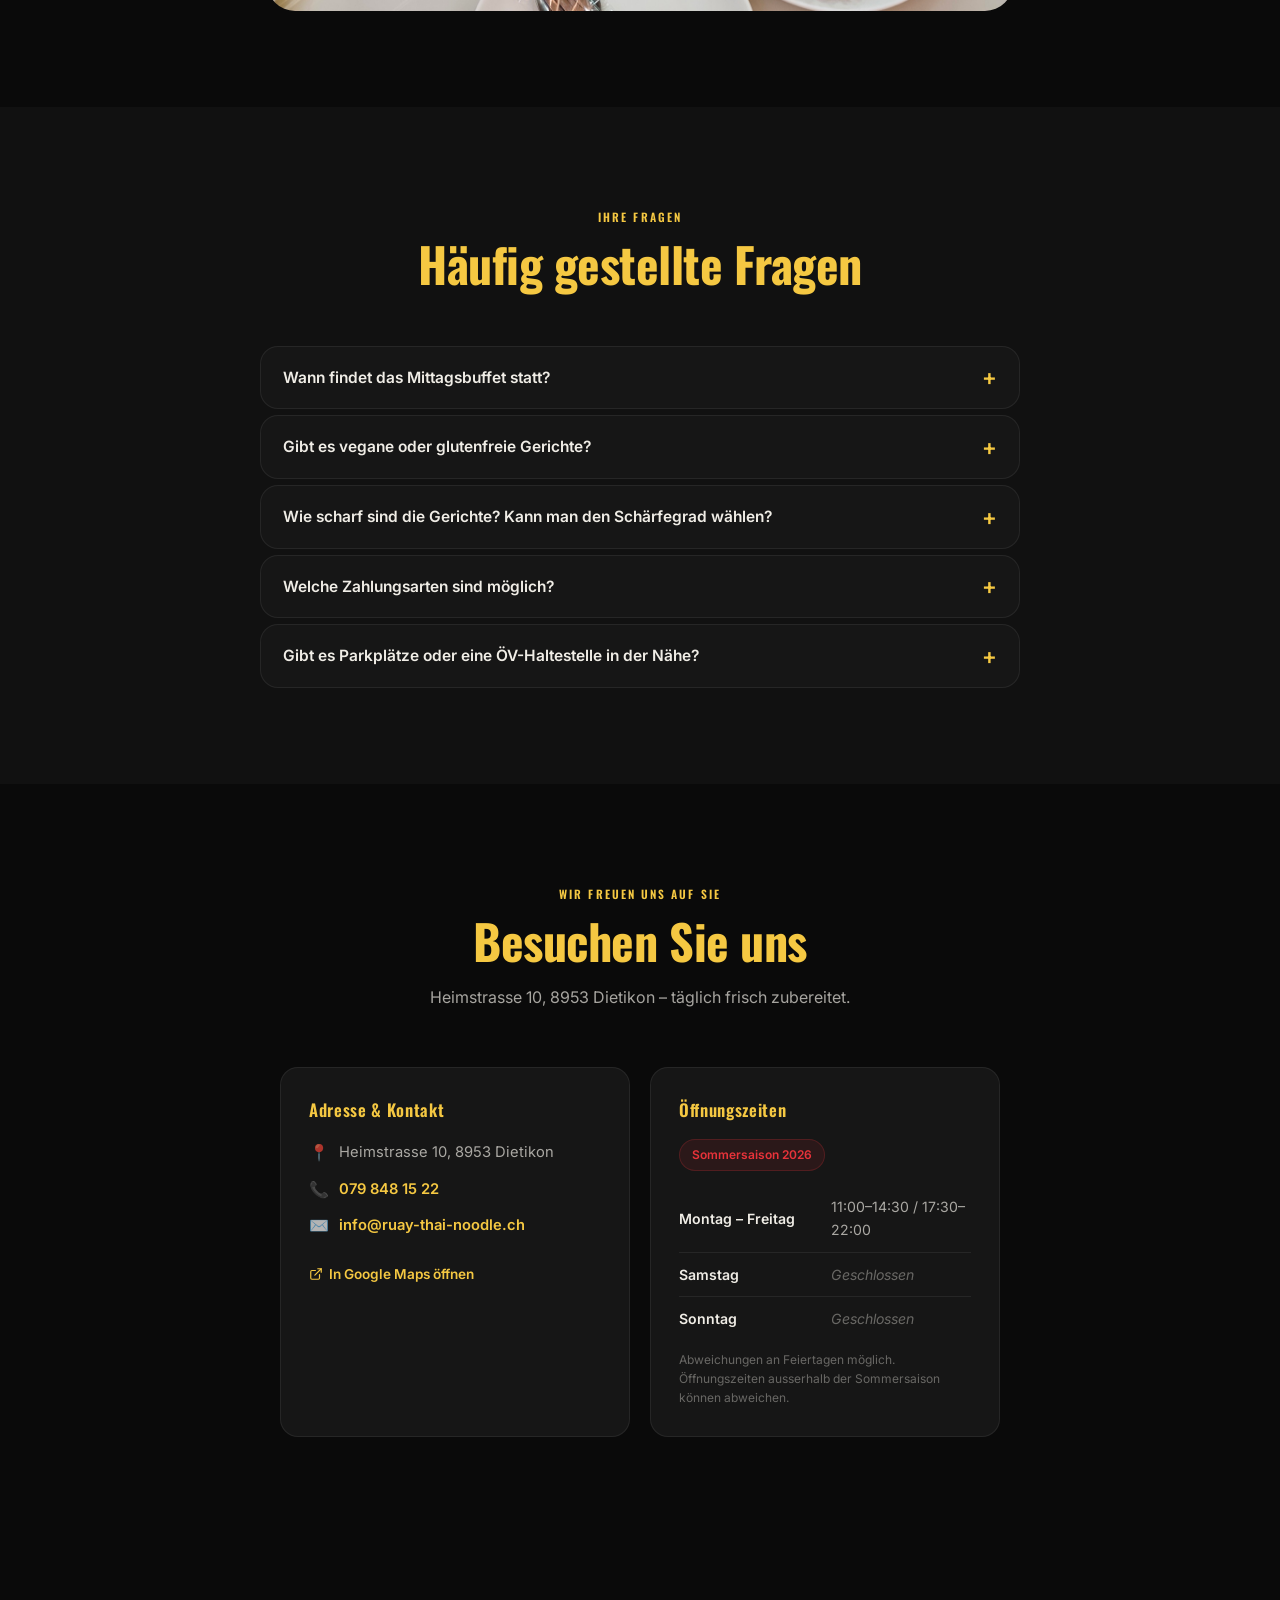
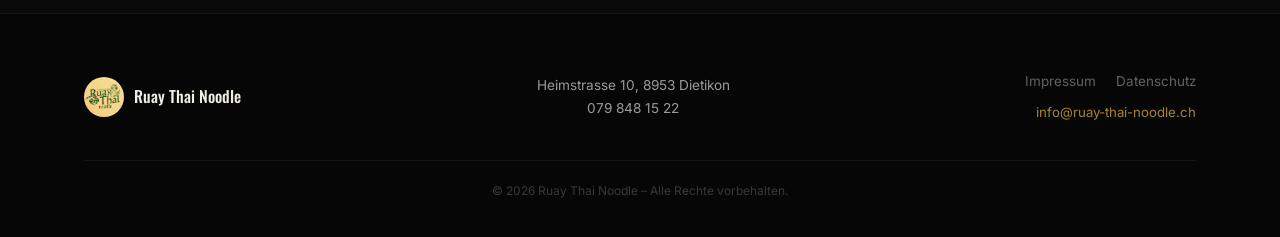
==== commit edc27bb8: "Vorspeisen: Poulet Strips durch Dim Sum ersetzen Co-Authored-By: Claude Sonnet 5.5 <noreply@anthropi" ====
--- a/index.html
+++ b/index.html
@@ -1298,10 +1298,10 @@
           </div>
           <div class="menu-item">
             <div>
-              <h3>Knusprige Poulet Strips</h3>
-              <p>Mit Sesam-Sauce (4 Stk.)</p>
-            </div>
-            <span class="price-tag">CHF 12.00</span>
+              <h3>Dim Sum</h3>
+              <p>Gefüllte Dumplings mit Crevetten oder Schweinefleisch, mit Soja Sauce serviert (4 Stk.)</p>
+            </div>
+            <span class="price-tag">CHF 14.00</span>
           </div>
           <div class="menu-item">
             <div>
